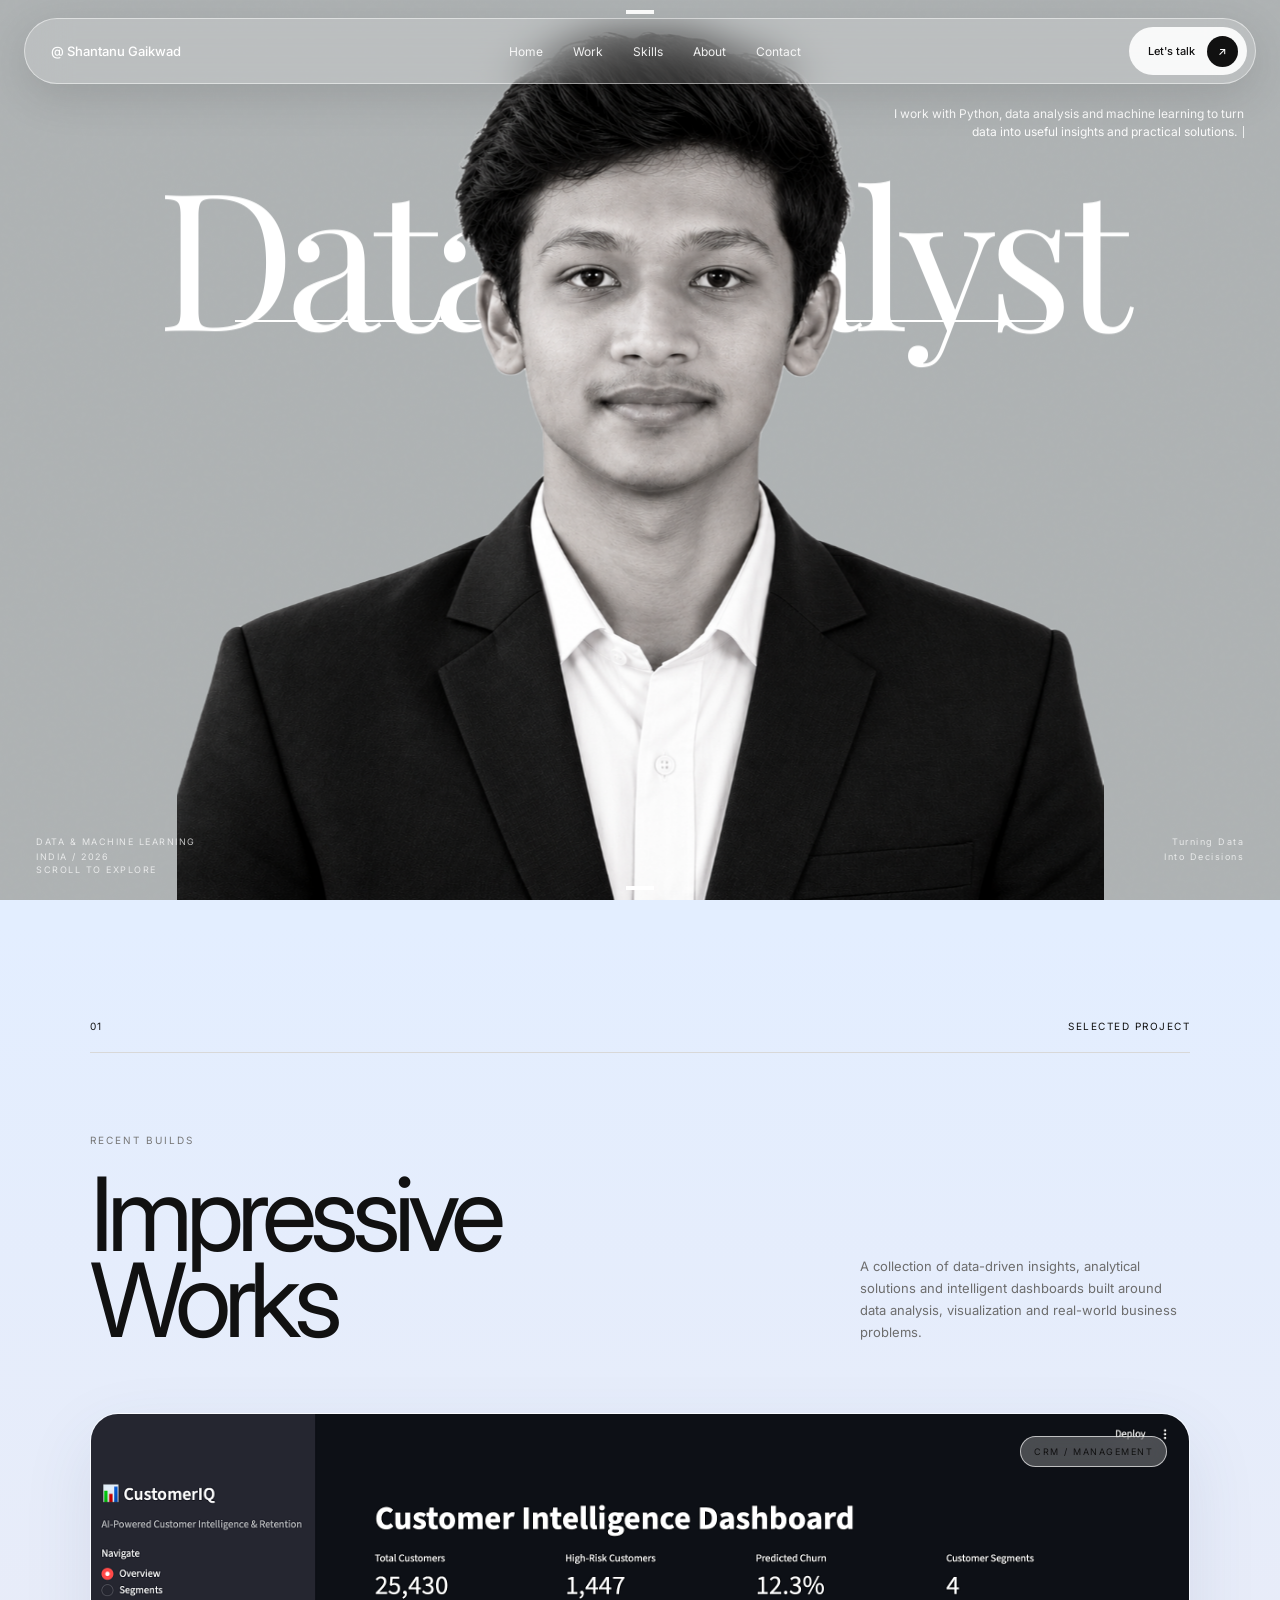
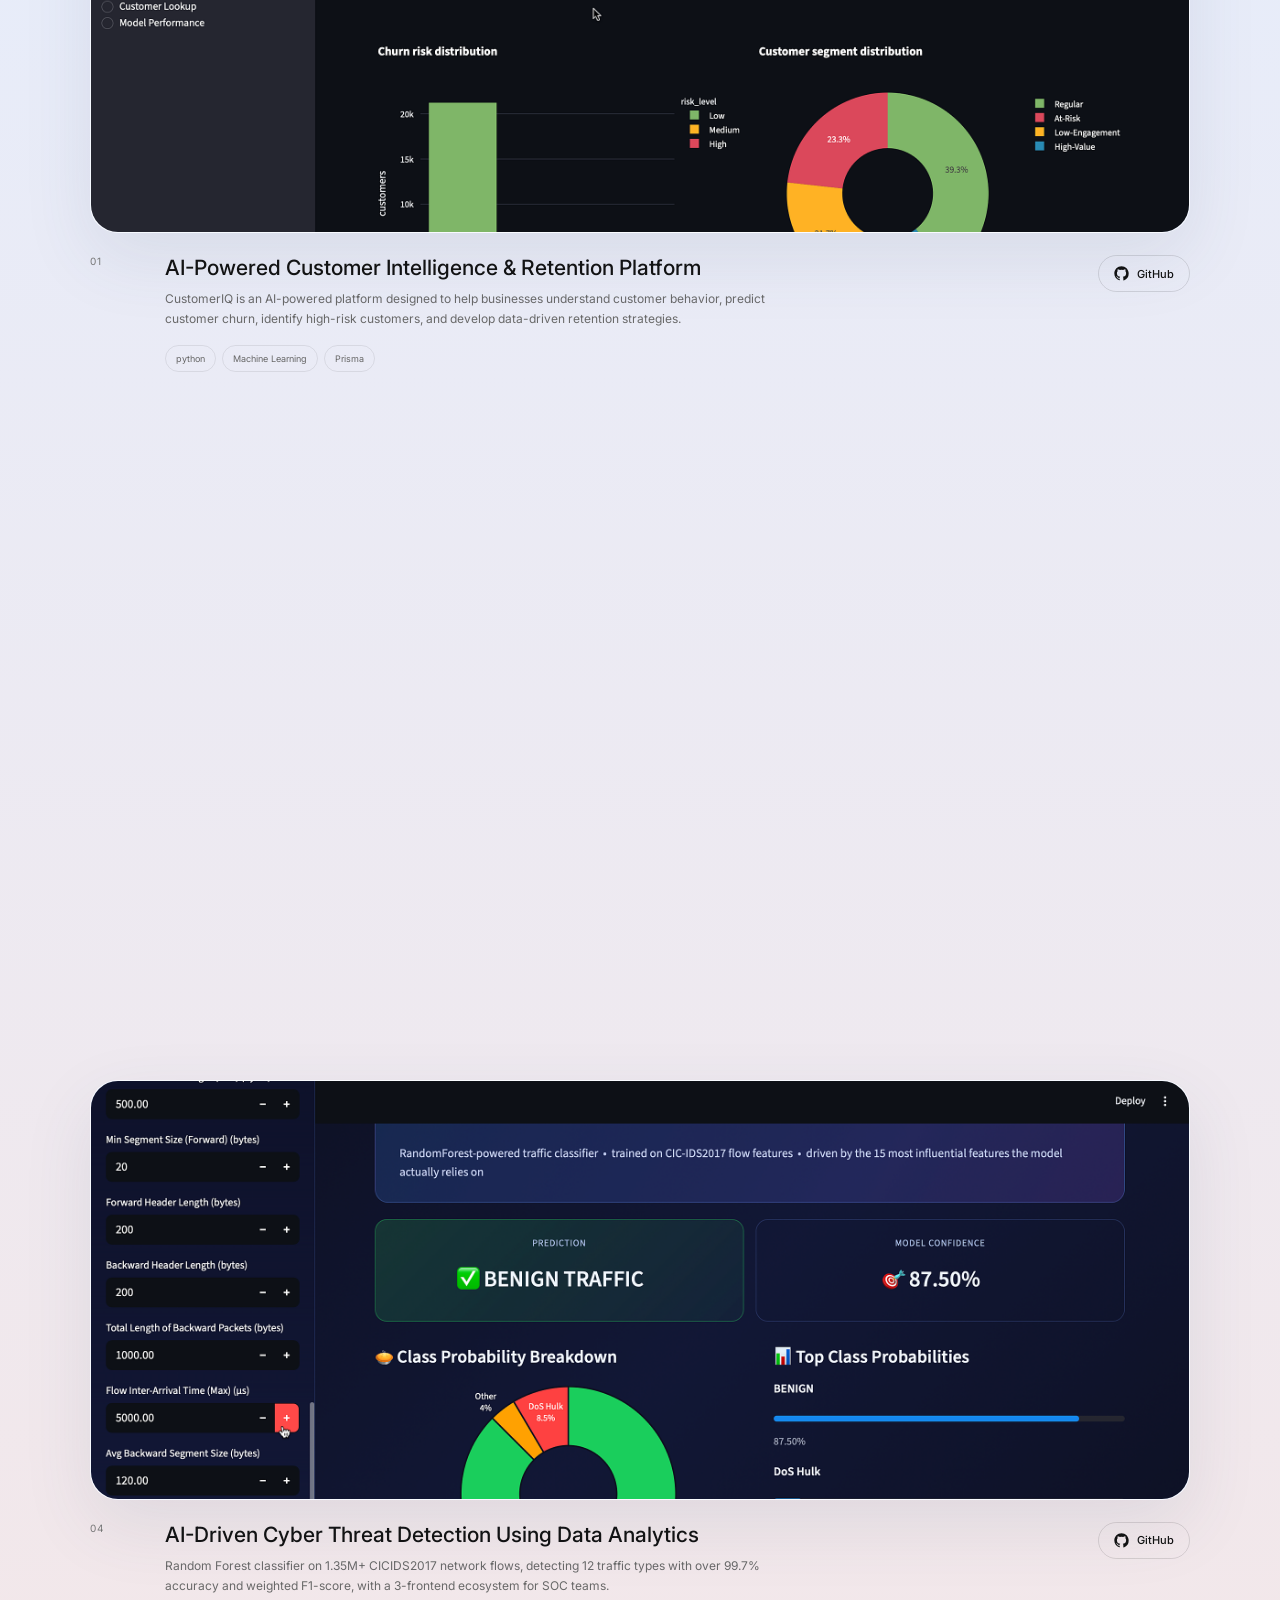
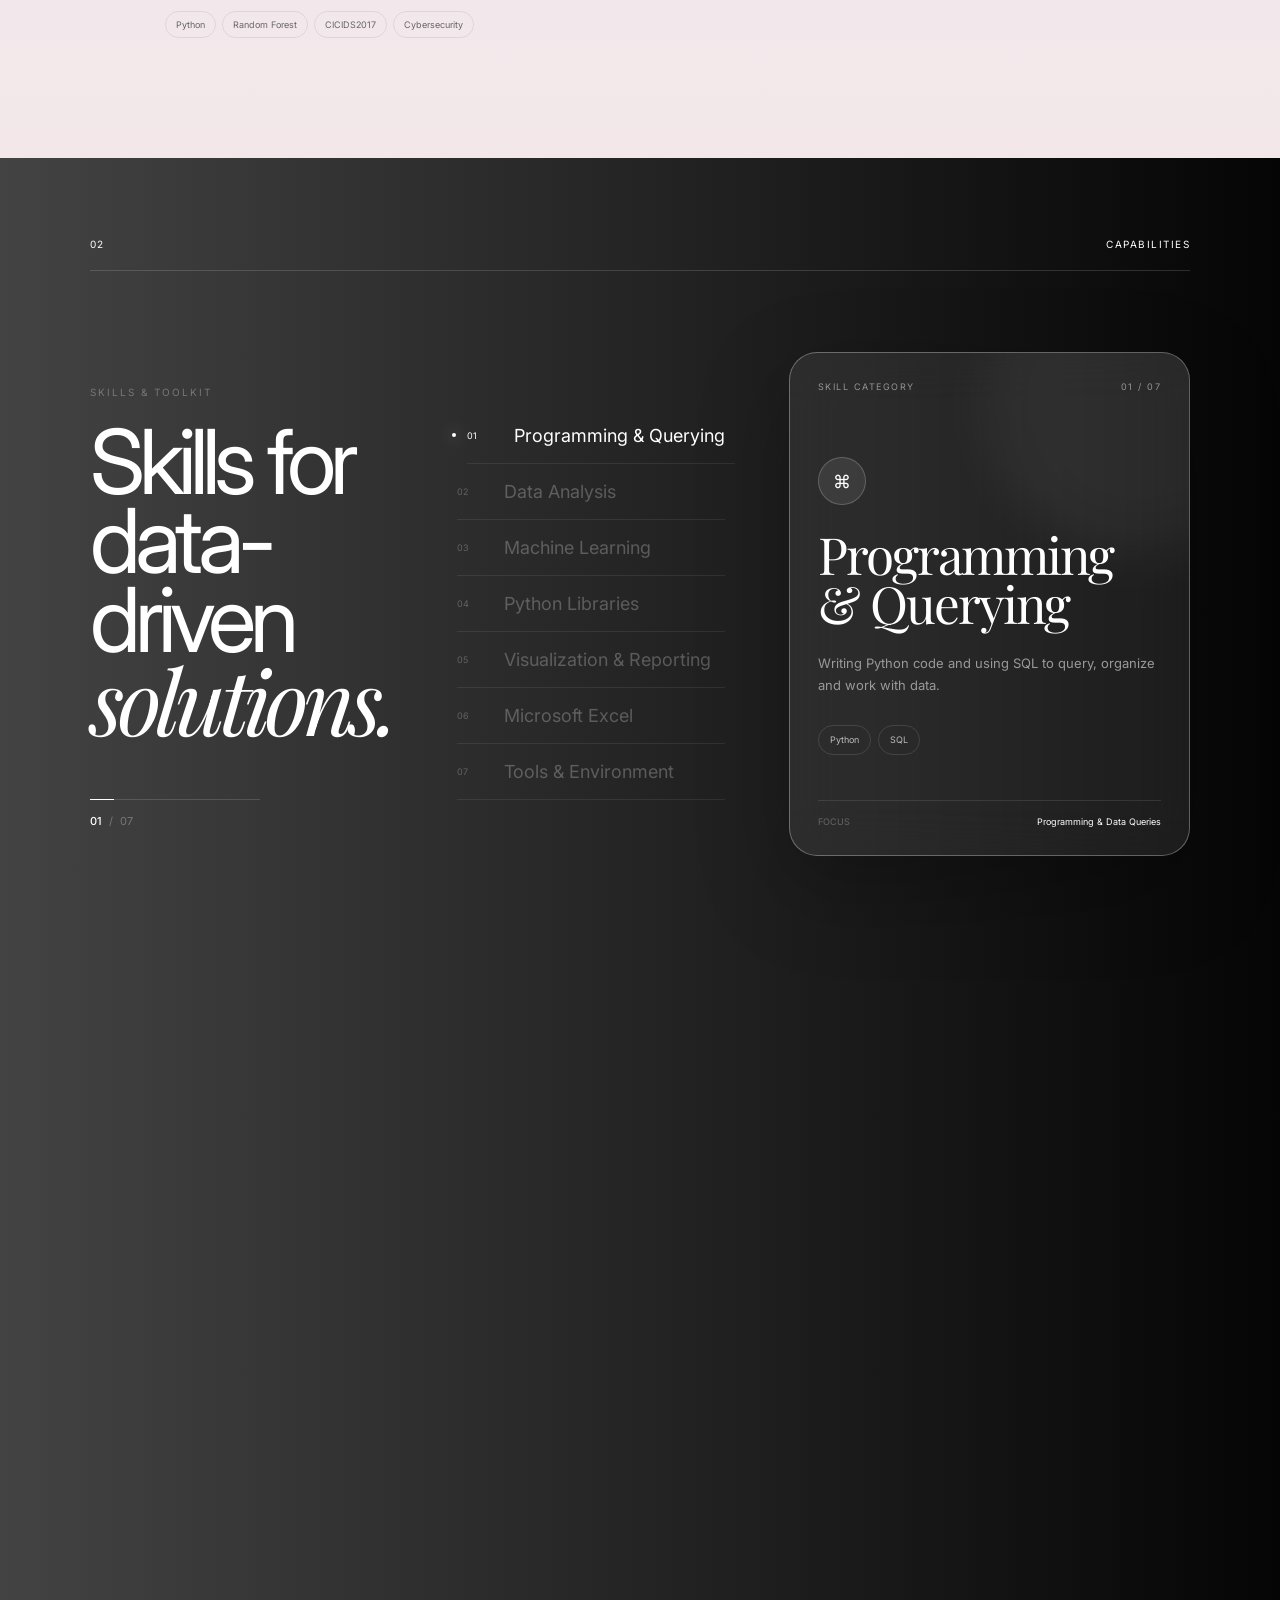
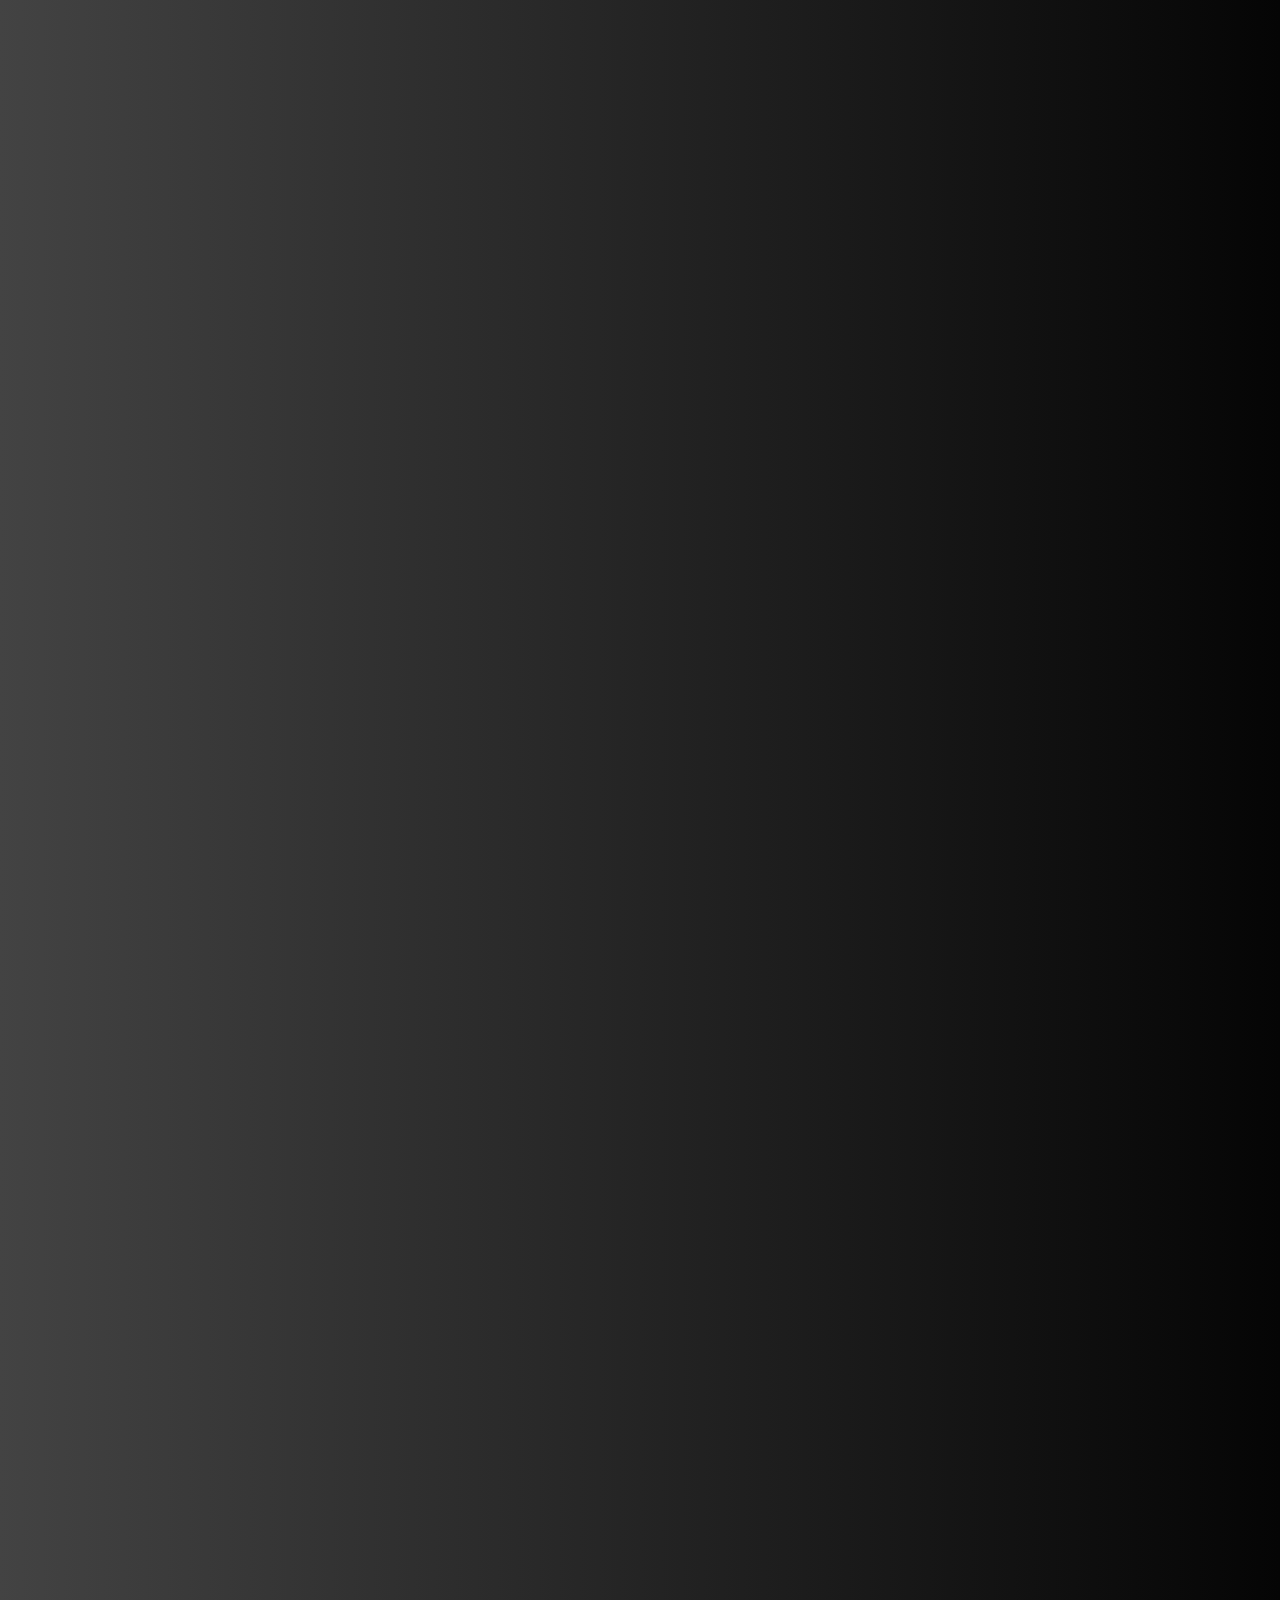
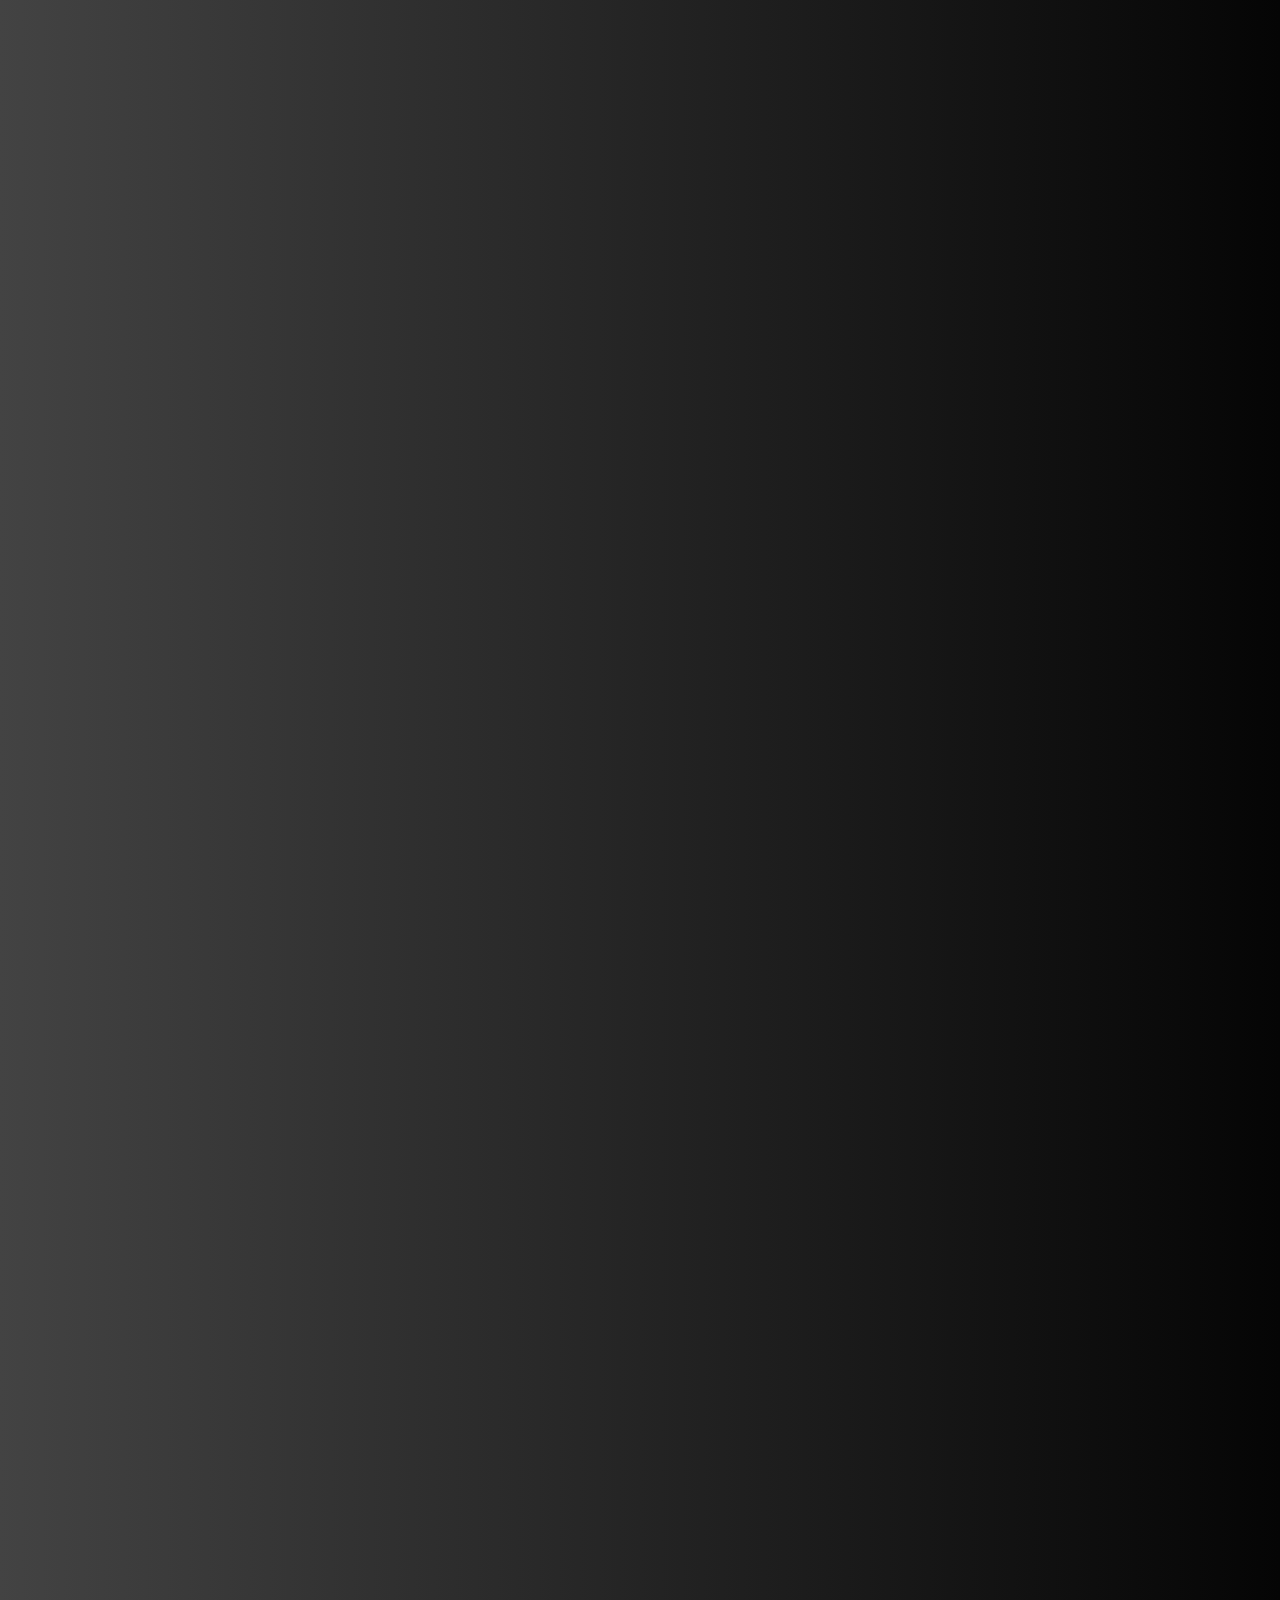
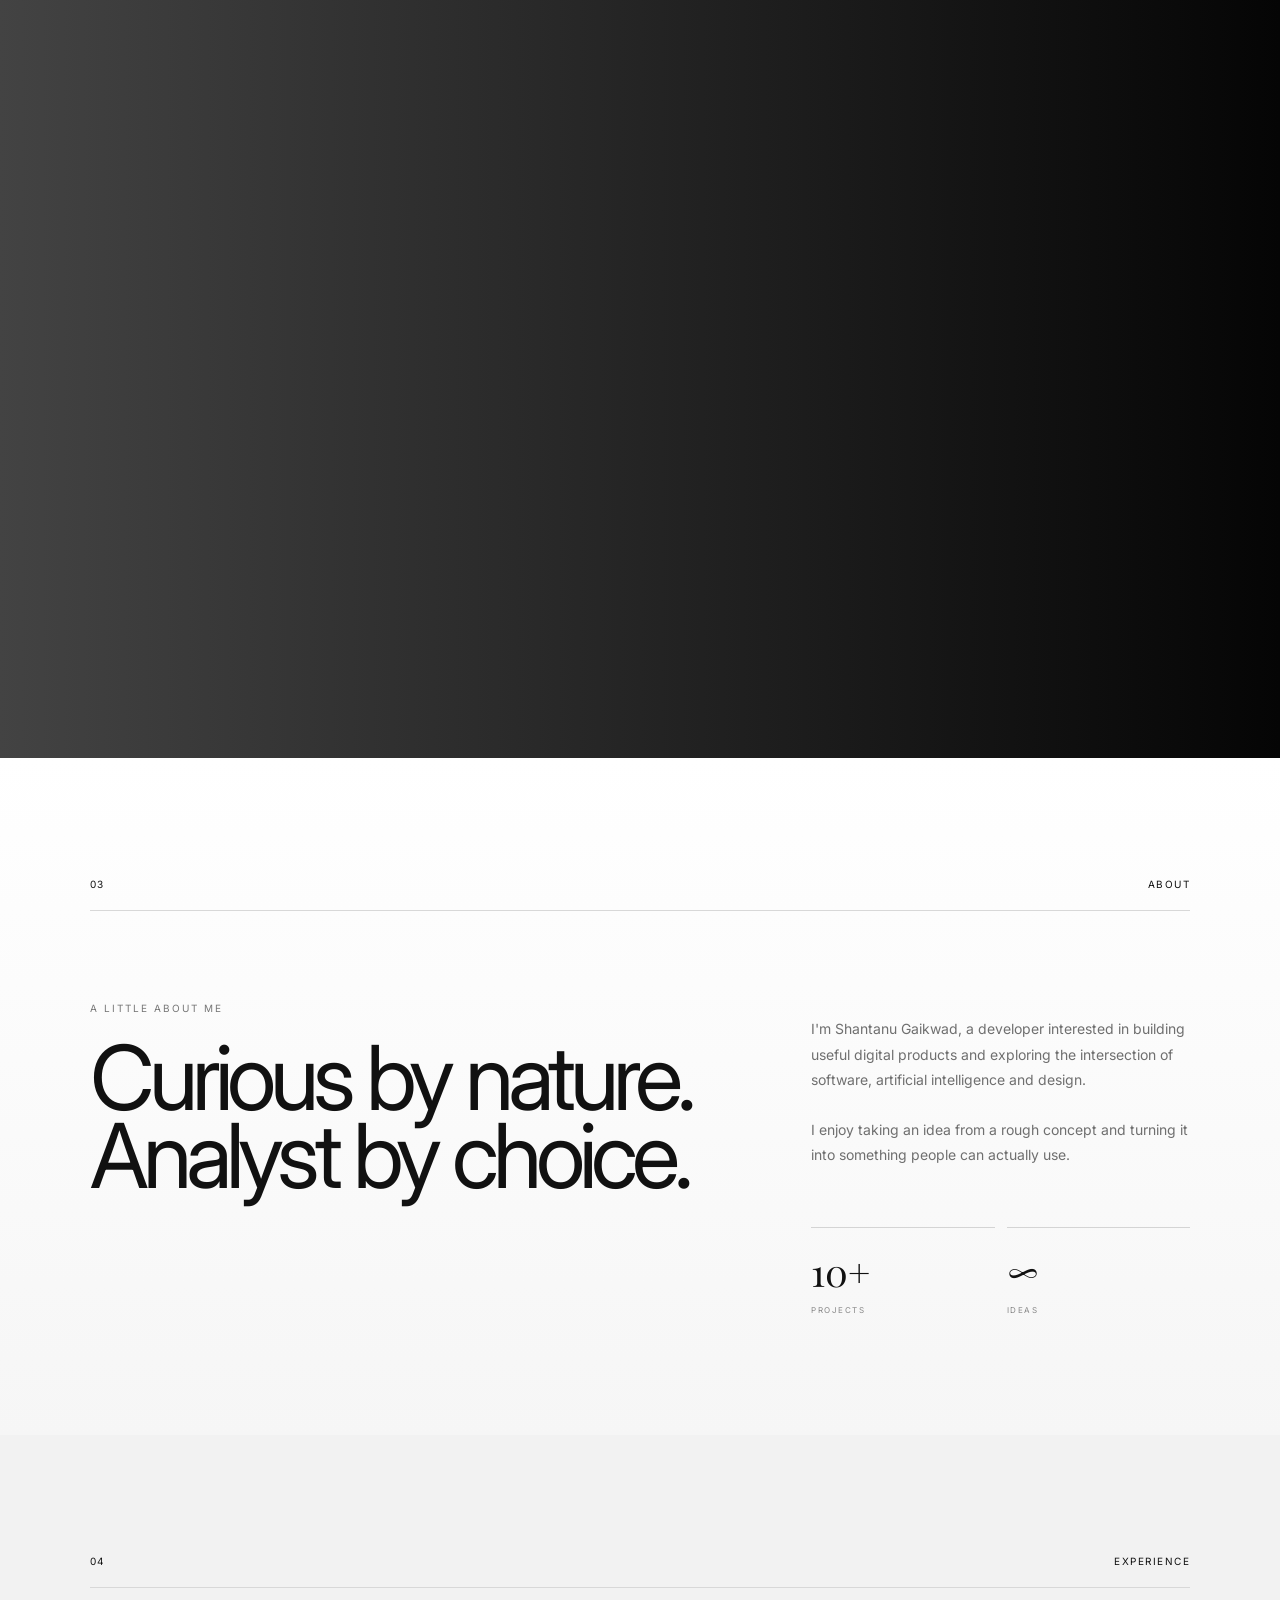
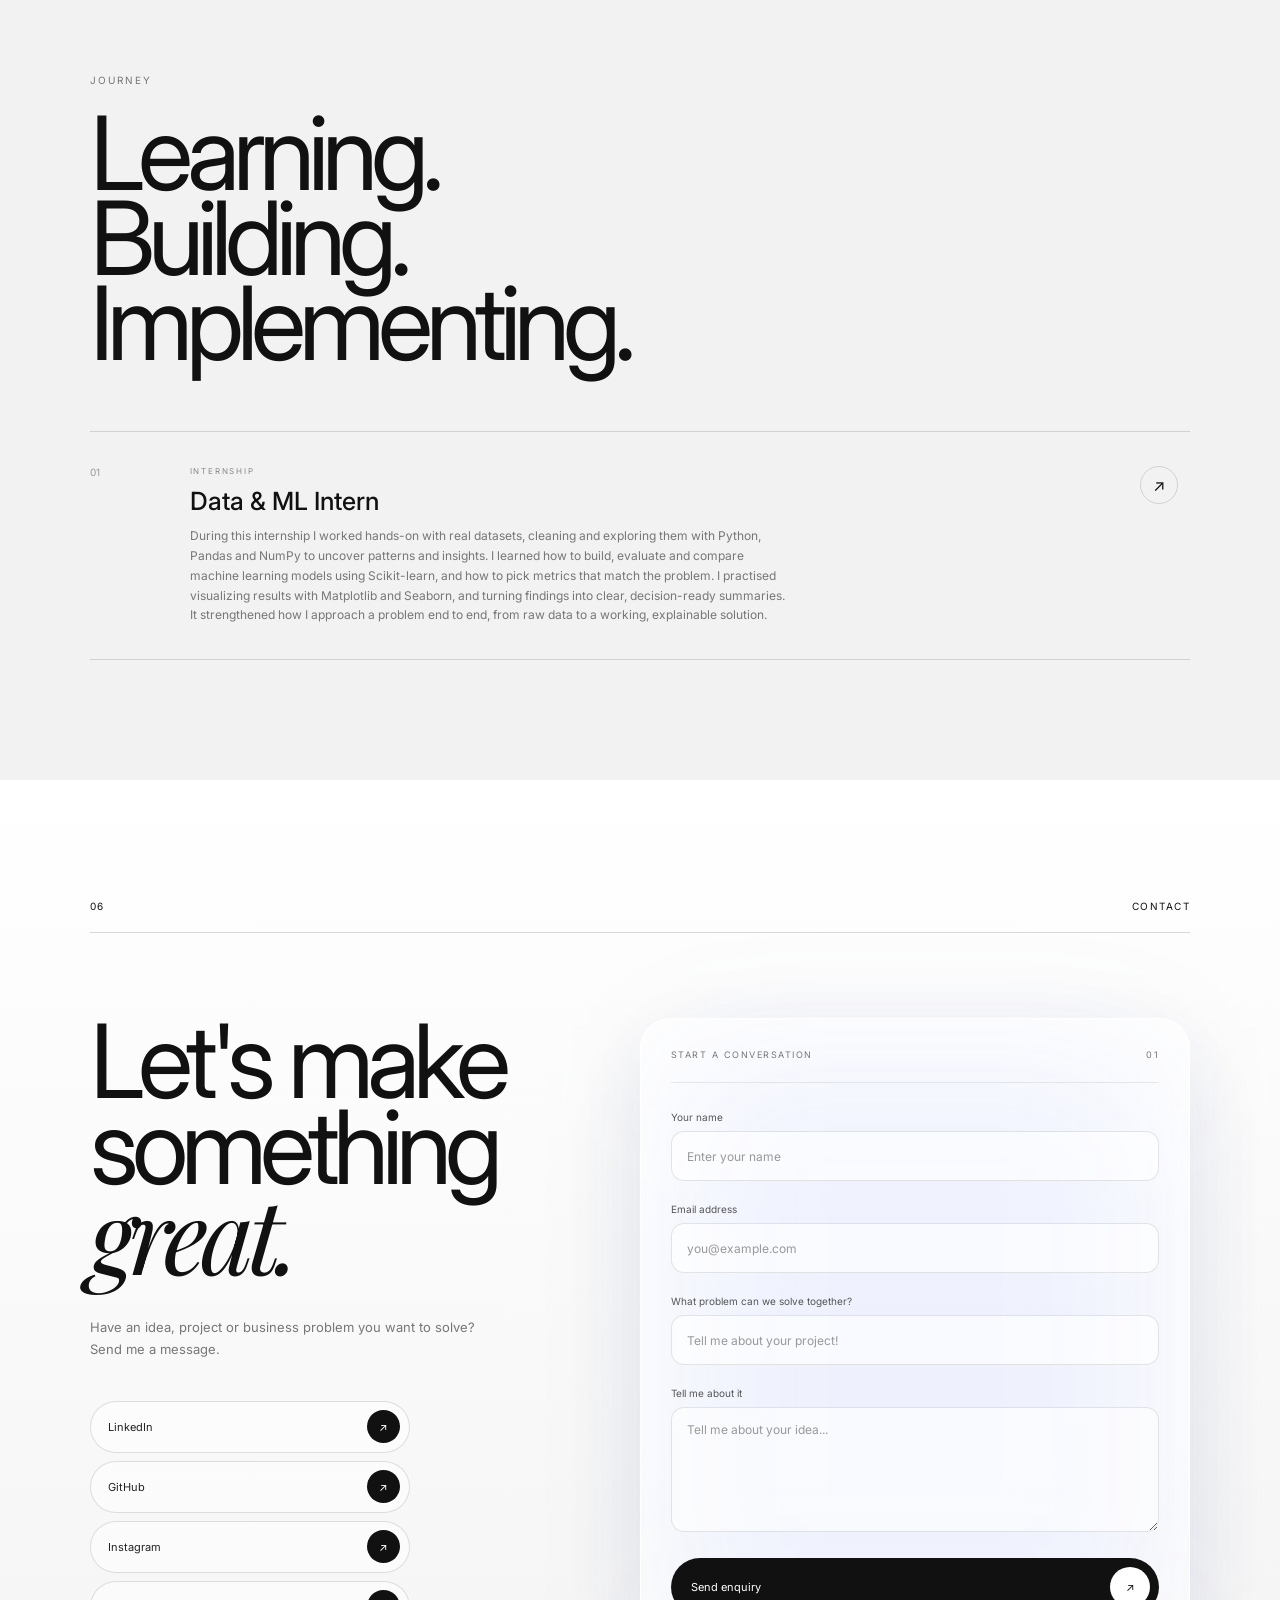
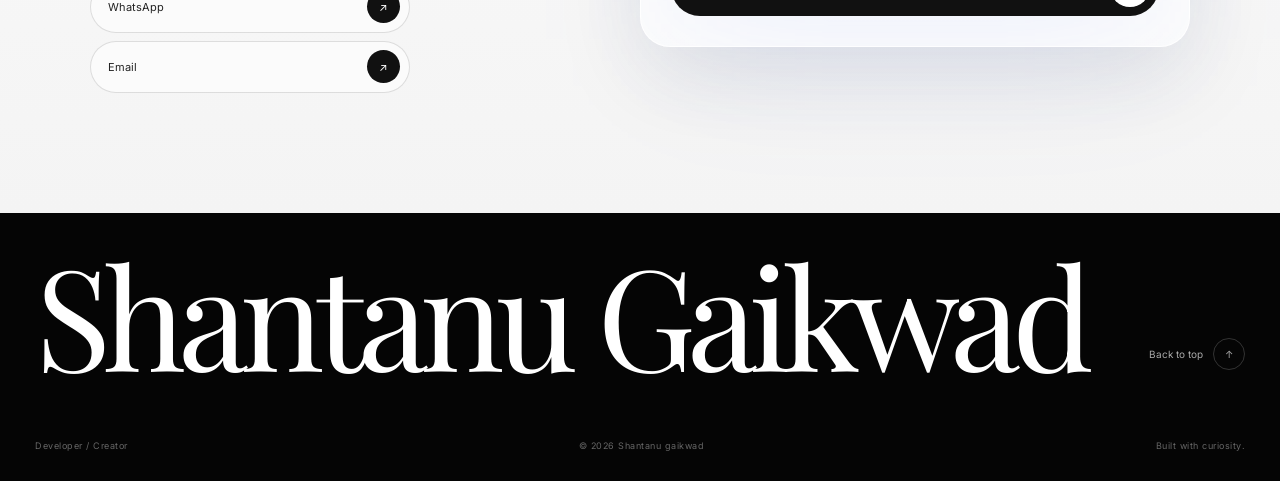
==== index.html @ 17b8702e "data analyst to ml" ====
<!DOCTYPE html>
<html lang="en">

<head>
    <meta charset="UTF-8">

    <meta
        name="viewport"
        content="width=device-width, initial-scale=1.0"
    >

    <meta
        name="description"
        content="Shantanu Gaikwad — Machine Learning and Data Analytics portfolio, featuring Python, data analysis, machine learning projects and dashboards."
    >

    <title>Shantanu Gaikwad | Data & Machine Learning</title>

    <link rel="preconnect" href="https://fonts.googleapis.com">

    <link
        rel="preconnect"
        href="https://fonts.gstatic.com"
        crossorigin
    >

    <link
        href="https://fonts.googleapis.com/css2?family=Inter:wght@400;500;600&family=Playfair+Display:wght@400;500&display=swap"
        rel="stylesheet"
    >

    <link
        rel="stylesheet"
        href="style.css"
    >
</head>

<body>

    <div
        class="page-loader"
        id="pageLoader"
    >

        <div class="loader-inner">

            <span class="loader-name">
                SHANTANU GAIKWAD
            </span>

            <span class="loader-role">
                machine leraning
            </span>

            <div class="loader-line">
                <span></span>
            </div>

        </div>

    </div>


    <nav
        class="hero-nav"
        id="mainNav"
    >

        <a
            href="#home"
            class="nav-brand"
        >
            @ Shantanu Gaikwad
        </a>


        <div class="nav-links">

            <a href="#home">
                Home
            </a>

            <a href="#projects">
                Work
            </a>

            <a href="#skills">
                Skills
            </a>

            <a href="#about">
                About
            </a>

            <a href="#contact">
                Contact
            </a>

        </div>


        <a
            href="#contact"
            class="nav-cta"
        >
            Let's talk
            <span>↗</span>
        </a>


        <button
            class="mobile-menu-button"
            id="mobileMenuButton"
            type="button"
            aria-label="Open navigation"
            aria-expanded="false"
        >

            <span></span>
            <span></span>

        </button>

    </nav>


    <main>

        <section
            id="home"
            class="hero"
        >

            <div class="hero-noise"></div>


            <div class="hero-intro">

                <span
                    id="hero-type"
                ></span>

            </div>


            <div class="hero-meta hero-meta-left">

                <span>
                    DATA & MACHINE LEARNING
                </span>

                <span>
                    INDIA / 2026
                </span>

            </div>


            <div class="hero-meta hero-meta-right">

                <span>
                    Turning Data
                </span>

                <span>
                    Into Decisions
                </span>

            </div>


            <div class="hero-visual">

                <div class="hero-title">
                    Data Analyst
                </div>

                <div class="hero-title-line"></div>

                <img
                    src="assets/images/shantanu.png"
                    alt="Shantanu Gaikwad"
                    class="hero-image"
                >

                <div class="hero-image-shadow"></div>

            </div>


            <div class="hero-bottom">

                <div class="hero-scroll">

                    <span>
                        SCROLL TO EXPLORE
                    </span>

                  

                </div>


                <div class="hero-availability">


                </div>

            </div>


            <span class="hero-marker hero-marker-top"></span>
            <span class="hero-marker hero-marker-bottom"></span>

        </section>


        <section
            id="projects"
            class="projects"
        >

            <div class="section-top reveal-on-scroll">

                <span class="section-number">
                    01
                </span>

                <span class="section-label">
                    Selected project
                </span>

            </div>


            <div class="projects-heading">

                <div>

                    <span class="eyebrow reveal-on-scroll">
                        RECENT BUILDS
                    </span>

                    <h2 class="reveal-on-scroll">

                        Impressive
                        <br>
                        Works

                    </h2>

                </div>


                <p class="reveal-on-scroll">

                    A collection of data-driven insights, analytical solutions and intelligent dashboards built around data analysis, visualization and real-world business problems.

                </p>

            </div>


            <div class="project-grid">


                <article class="project-card project-card-large reveal-card">

                    <div class="project-visual visual-shot">

                        <div class="shot-placeholder"><span>Project screenshot</span></div>
                        <img src="assets/images/project-1.png" alt="AI-Powered Customer Intelligence & Retention Platform screenshot" class="project-shot" loading="lazy" onerror="this.remove()">
                        <div class="project-floating-tag">CRM / MANAGEMENT</div>
                    </div>

                    <div class="project-info">

                        <div class="project-number">01</div>

                        <div>
                            <h3>AI-Powered Customer Intelligence & Retention Platform</h3>
                            <p>CustomerIQ is an AI-powered platform designed to help businesses understand customer behavior, predict customer churn, identify high-risk customers, and develop data-driven retention strategies.</p>
                            <div class="project-tags"><span>python</span><span>Machine Learning</span><span>Prisma</span></div>
                        </div>

                        <a href="https://github.com/Shantanu-46" target="_blank" rel="noopener noreferrer" class="project-github" aria-label="AI-Powered Customer Intelligence & Retention Platform on GitHub">
                            <svg viewBox="0 0 24 24" width="15" height="15" fill="currentColor" aria-hidden="true"><path d="M12 .5C5.65.5.5 5.65.5 12c0 5.08 3.29 9.39 7.86 10.91.58.1.79-.25.79-.56v-2c-3.2.7-3.87-1.37-3.87-1.37-.52-1.33-1.28-1.69-1.28-1.69-1.04-.71.08-.7.08-.7 1.15.08 1.76 1.19 1.76 1.19 1.03 1.76 2.69 1.25 3.35.96.1-.74.4-1.25.73-1.54-2.55-.29-5.24-1.28-5.24-5.69 0-1.26.45-2.28 1.19-3.09-.12-.29-.52-1.46.11-3.05 0 0 .97-.31 3.17 1.18a11 11 0 0 1 5.77 0c2.2-1.49 3.17-1.18 3.17-1.18.63 1.59.23 2.76.11 3.05.74.81 1.19 1.83 1.19 3.09 0 4.42-2.69 5.39-5.25 5.68.41.36.78 1.06.78 2.14v3.17c0 .31.21.67.8.56A11.5 11.5 0 0 0 23.5 12C23.5 5.65 18.35.5 12 .5z"/></svg>
                            <span>GitHub</span>
                        </a>

                    </div>

                </article>


                <article class="project-card reveal-card">

                    <div class="project-visual visual-shot">

                        <div class="shot-placeholder"><span>Heart Disease Prediction</span></div>
                        <img src="assets/images/project-2.png" alt="Heart Disease Prediction System screenshot" class="project-shot" loading="lazy" onerror="this.remove()">
                        
                    </div>

                    <div class="project-info">

                        <div class="project-number">02</div>

                        <div>
                            <h3>Heart Disease Prediction System</h3>
                            <p>Machine Learning + Streamlit web app built on 918 patient records, with KNN as the best model at ~86% accuracy and a 0.88 F1-score. Delivers real-time heart disease risk prediction.</p>
                            <div class="project-tags"><span>Python</span><span>Scikit-learn</span><span>Streamlit</span><span>Pandas</span></div>
                        </div>

                        <a href="https://github.com/Shantanu-46/Heart-Disease-Analysis.git" target="_blank" rel="noopener noreferrer" class="project-github" aria-label="Heart Disease Prediction System on GitHub">
                            <svg viewBox="0 0 24 24" width="15" height="15" fill="currentColor" aria-hidden="true"><path d="M12 .5C5.65.5.5 5.65.5 12c0 5.08 3.29 9.39 7.86 10.91.58.1.79-.25.79-.56v-2c-3.2.7-3.87-1.37-3.87-1.37-.52-1.33-1.28-1.69-1.28-1.69-1.04-.71.08-.7.08-.7 1.15.08 1.76 1.19 1.76 1.19 1.03 1.76 2.69 1.25 3.35.96.1-.74.4-1.25.73-1.54-2.55-.29-5.24-1.28-5.24-5.69 0-1.26.45-2.28 1.19-3.09-.12-.29-.52-1.46.11-3.05 0 0 .97-.31 3.17 1.18a11 11 0 0 1 5.77 0c2.2-1.49 3.17-1.18 3.17-1.18.63 1.59.23 2.76.11 3.05.74.81 1.19 1.83 1.19 3.09 0 4.42-2.69 5.39-5.25 5.68.41.36.78 1.06.78 2.14v3.17c0 .31.21.67.8.56A11.5 11.5 0 0 0 23.5 12C23.5 5.65 18.35.5 12 .5z"/></svg>
                            <span>GitHub</span>
                        </a>

                    </div>

                </article>


                <article class="project-card reveal-card">

                    <div class="project-visual visual-shot">

                        <div class="shot-placeholder"><span>Global Superstore</span></div>
                        <img src="assets/images/project-3.png" alt="Global Superstore Sales Analysis screenshot" class="project-shot" loading="lazy" onerror="this.remove()">
                        
                    </div>

                    <div class="project-info">

                        <div class="project-number">03</div>

                        <div>
                            <h3>Global Superstore Sales Analysis</h3>
                            <p>Sales trends, profitability, regional performance and business insights drawn from the Global Superstore dataset.</p>
                            <div class="project-tags"><span>Python</span><span>Pandas</span><span>Matplotlib</span><span>Seaborn</span></div>
                        </div>

                        <a href="https://github.com/Shantanu-46/Global-Superstore-Sales-Analysis.git" target="_blank" rel="noopener noreferrer" class="project-github" aria-label="Global Superstore Sales Analysis on GitHub">
                            <svg viewBox="0 0 24 24" width="15" height="15" fill="currentColor" aria-hidden="true"><path d="M12 .5C5.65.5.5 5.65.5 12c0 5.08 3.29 9.39 7.86 10.91.58.1.79-.25.79-.56v-2c-3.2.7-3.87-1.37-3.87-1.37-.52-1.33-1.28-1.69-1.28-1.69-1.04-.71.08-.7.08-.7 1.15.08 1.76 1.19 1.76 1.19 1.03 1.76 2.69 1.25 3.35.96.1-.74.4-1.25.73-1.54-2.55-.29-5.24-1.28-5.24-5.69 0-1.26.45-2.28 1.19-3.09-.12-.29-.52-1.46.11-3.05 0 0 .97-.31 3.17 1.18a11 11 0 0 1 5.77 0c2.2-1.49 3.17-1.18 3.17-1.18.63 1.59.23 2.76.11 3.05.74.81 1.19 1.83 1.19 3.09 0 4.42-2.69 5.39-5.25 5.68.41.36.78 1.06.78 2.14v3.17c0 .31.21.67.8.56A11.5 11.5 0 0 0 23.5 12C23.5 5.65 18.35.5 12 .5z"/></svg>
                            <span>GitHub</span>
                        </a>

                    </div>

                </article>


                <article class="project-card project-card-large reveal-card">

                    <div class="project-visual visual-shot">

                        <div class="shot-placeholder"><span>Cyber Threat Detection</span></div>
                        <img src="assets/images/project-4.png" alt="AI-Driven Cyber Threat Detection Using Data Analytics screenshot" class="project-shot" loading="lazy" onerror="this.remove()">
                        
                    </div>

                    <div class="project-info">

                        <div class="project-number">04</div>

                        <div>
                            <h3>AI-Driven Cyber Threat Detection Using Data Analytics</h3>
                            <p>Random Forest classifier on 1.35M+ CICIDS2017 network flows, detecting 12 traffic types with over 99.7% accuracy and weighted F1-score, with a 3-frontend ecosystem for SOC teams.</p>
                            <div class="project-tags"><span>Python</span><span>Random Forest</span><span>CICIDS2017</span><span>Cybersecurity</span></div>
                        </div>

                        <a href="https://github.com/Shantanu-46/AI-Driven-Cyber-Threat-Detection-System.git" target="_blank" rel="noopener noreferrer" class="project-github" aria-label="AI-Driven Cyber Threat Detection Using Data Analytics on GitHub">
                            <svg viewBox="0 0 24 24" width="15" height="15" fill="currentColor" aria-hidden="true"><path d="M12 .5C5.65.5.5 5.65.5 12c0 5.08 3.29 9.39 7.86 10.91.58.1.79-.25.79-.56v-2c-3.2.7-3.87-1.37-3.87-1.37-.52-1.33-1.28-1.69-1.28-1.69-1.04-.71.08-.7.08-.7 1.15.08 1.76 1.19 1.76 1.19 1.03 1.76 2.69 1.25 3.35.96.1-.74.4-1.25.73-1.54-2.55-.29-5.24-1.28-5.24-5.69 0-1.26.45-2.28 1.19-3.09-.12-.29-.52-1.46.11-3.05 0 0 .97-.31 3.17 1.18a11 11 0 0 1 5.77 0c2.2-1.49 3.17-1.18 3.17-1.18.63 1.59.23 2.76.11 3.05.74.81 1.19 1.83 1.19 3.09 0 4.42-2.69 5.39-5.25 5.68.41.36.78 1.06.78 2.14v3.17c0 .31.21.67.8.56A11.5 11.5 0 0 0 23.5 12C23.5 5.65 18.35.5 12 .5z"/></svg>
                            <span>GitHub</span>
                        </a>

                    </div>

                </article>

            </div>

        </section>


        <section
            id="skills"
            class="skills"
        >

            <div class="skills-track">

                <div class="skills-sticky">

                    <div class="section-top section-top-dark">

                        <span class="section-number">
                            02
                        </span>

                        <span class="section-label">
                            Capabilities
                        </span>

                    </div>


                    <div class="skills-layout">


                        <div class="skills-intro">

                            <span class="eyebrow">
                                SKILLS & TOOLKIT
                            </span>


                            <h2>

                                Skills for
                                <br>
                                data-driven
                                <br>
                                <em>solutions.</em>

                            </h2>


                            <div class="skill-progress">

                                <div
                                    class="skill-progress-bar"
                                    id="skillProgressBar"
                                ></div>

                            </div>


                            <div class="skill-counter">

                                <strong id="skillCurrent">
                                    01
                                </strong>

                                <span>
                                    /
                                </span>

                                <span>
                                    07
                                </span>

                            </div>

                        </div>


                        <div class="skills-list" aria-label="Skill categories">
                            <button class="skill-item active" type="button" data-skill="0" aria-pressed="true"><span>01</span><strong>Programming & Querying</strong></button>
                            <button class="skill-item" type="button" data-skill="1" aria-pressed="false"><span>02</span><strong>Data Analysis</strong></button>
                            <button class="skill-item" type="button" data-skill="2" aria-pressed="false"><span>03</span><strong>Machine Learning</strong></button>
                            <button class="skill-item" type="button" data-skill="3" aria-pressed="false"><span>04</span><strong>Python Libraries</strong></button>
                            <button class="skill-item" type="button" data-skill="4" aria-pressed="false"><span>05</span><strong>Visualization & Reporting</strong></button>
                            <button class="skill-item" type="button" data-skill="5" aria-pressed="false"><span>06</span><strong>Microsoft Excel</strong></button>
                            <button class="skill-item" type="button" data-skill="6" aria-pressed="false"><span>07</span><strong>Tools & Environment</strong></button>
                        </div>

                        <div class="skill-detail-wrap">

                            <div class="skill-detail-card">

                                <div class="detail-top">

                                    <span>
                                        SKILL CATEGORY
                                    </span>

                                    <span id="skillDetailNumber">
                                        01 / 07
                                    </span>

                                </div>


                                <div
                                    class="skill-detail-content"
                                    id="skillDetailContent"
                                >

                                    <span class="detail-icon">
                                        ✦
                                    </span>

                                    <h3>
                                        Programming & Querying
                                    </h3>

                                    <p>

                                        Writing Python code and using SQL to query, organize and work with data.

                                    </p>


                                    <div class="detail-stack">
                                        <span>Python</span>
                                        <span>SQL</span>
                                    </div>


                                    <div class="detail-footer">

                                        <span>
                                            FOCUS
                                        </span>

                                        <strong>
                                            Programming & Querying
                                        </strong>

                                    </div>

                                </div>

                            </div>

                        </div>

                    </div>

                </div>

            </div>

        </section>


        <section
            id="about"
            class="about"
        >

            <div class="section-top reveal-on-scroll">

                <span class="section-number">
                    03
                </span>

                <span class="section-label">
                    About
                </span>

            </div>


            <div class="about-content">

                <div class="about-heading">

                    <span class="eyebrow reveal-on-scroll">
                        A LITTLE ABOUT ME
                    </span>

                    <h2 class="reveal-on-scroll">

                        Curious by nature.
                        <br>
                        Analyst by choice.

                    </h2>

                </div>


                <div class="about-copy">

                    <p class="reveal-on-scroll">

                        I'm Shantanu Gaikwad, a developer interested
                        in building useful digital products and
                        exploring the intersection of software,
                        artificial intelligence and design.

                    </p>


                    <p class="reveal-on-scroll">

                        I enjoy taking an idea from a rough
                        concept and turning it into something
                        people can actually use.

                    </p>


                    <div class="about-stats reveal-on-scroll">

                        <div>

                            <strong>
                                10+
                            </strong>

                            <span>
                                PROJECTS
                            </span>

                        </div>


                        <div>

                            <strong>
                                ∞
                            </strong>

                            <span>
                                IDEAS
                            </span>

                        </div>

                    </div>

                </div>

            </div>

        </section>


        <section
            class="experience"
        >

            <div class="section-top reveal-on-scroll">

                <span class="section-number">
                    04
                </span>

                <span class="section-label">
                    Experience
                </span>

            </div>


            <div class="experience-heading">

                <span class="eyebrow reveal-on-scroll">
                    JOURNEY
                </span>

                <h2 class="reveal-on-scroll">

                    Learning.
                    <br>
                    Building.
                    <br>
                    Implementing.

                </h2>

            </div>


            <div class="experience-list">

                <article class="experience-item reveal-card">

                    <span class="experience-number">01</span>

                    <div>
                        <span class="experience-type">INTERNSHIP</span>
                        <h3>Data &amp; ML Intern</h3>
                        <p>
                            During this internship I worked hands-on with real datasets, cleaning and
                            exploring them with Python, Pandas and NumPy to uncover patterns and insights.
                            I learned how to build, evaluate and compare machine learning models using
                            Scikit-learn, and how to pick metrics that match the problem. I practised
                            visualizing results with Matplotlib and Seaborn, and turning findings into
                            clear, decision-ready summaries. It strengthened how I approach a problem end
                            to end, from raw data to a working, explainable solution.
                        </p>
                    </div>

                    <span class="experience-arrow">↗</span>

                </article>

            </div>

        </section>


        <section
            id="contact"
            class="contact"
        >

            <div class="section-top reveal-on-scroll">

                <span class="section-number">
                    06
                </span>

                <span class="section-label">
                    Contact
                </span>

            </div>


            <div class="contact-layout">


                <div class="contact-heading">

<h2 class="reveal-on-scroll">

                        Let's make
                        <br>
                        something
                        <br>
                        <em>great.</em>

                    </h2>


                    <p class="reveal-on-scroll">

                        Have an idea, project or business
                        problem you want to solve?
                        Send me a message.

                    </p>


                    <div class="social-links reveal-on-scroll">


                        <a
                            href="https://www.linkedin.com/in/shantanu-gaikwad072"
                            target="_blank"
                            rel="noopener noreferrer"
                            class="social-button"
                        >

                            <span>
                                LinkedIn
                            </span>

                            <span>
                                ↗
                            </span>

                        </a>


                        <a
                            href="https://github.com/Shantanu-46"
                            target="_blank"
                            rel="noopener noreferrer"
                            class="social-button"
                        >

                            <span>
                                GitHub
                            </span>

                            <span>
                                ↗
                            </span>

                        </a>


                        <a
                            href="https://www.instagram.com/shantanu__.04/"
                            target="_blank"
                            rel="noopener noreferrer"
                            class="social-button"
                        >

                            <span>
                                Instagram
                            </span>

                            <span>
                                ↗
                            </span>

                        </a>


                        <a
                            href="https://wa.me/917875110128"
                            target="_blank"
                            rel="noopener noreferrer"
                            class="social-button"
                        >

                            <span>
                                WhatsApp
                            </span>

                            <span>
                                ↗
                            </span>

                        </a>


                        <a
                            href="mailto:shantanugaikwad072@gmail.com"
                            class="social-button"
                        >

                            <span>
                                Email
                            </span>

                            <span>
                                ↗
                            </span>

                        </a>

                    </div>

                </div>


                <div class="contact-form-wrap reveal-on-scroll">

                    <div class="contact-form-glow"></div>


                    <form
                        action="https://formsubmit.co/shantanugaikwad072@gmail.com"
                        method="POST"
                        class="contact-form"
                    >

                        <input
                            type="hidden"
                            name="_subject"
                            value="New Portfolio Enquiry | Shantanu Gaikwad"
                        >

                        <input
                            type="hidden"
                            name="_template"
                            value="table"
                        >

                        <input
                            type="hidden"
                            name="_captcha"
                            value="false"
                        >

                      <input type="hidden" name="_next" value="https://shantanuportfolio04.netlify.app/thankyou.html">


                        <div class="form-header">

                            <span>
                                START A CONVERSATION
                            </span>

                            <span>
                                01
                            </span>

                        </div>


                        <label>

                            <span>
                                Your name
                            </span>

                            <input
                                type="text"
                                name="name"
                                placeholder="Enter your name"
                                required
                            >

                        </label>


                        <label>

                            <span>
                                Email address
                            </span>

                            <input
                                type="email"
                                name="email"
                                placeholder="you@example.com"
                                required
                            >

                        </label>


                        <label>

                            <span>
                                    What problem can we solve together?
                            </span>

                              <input
                                type="message"
                                name="message"
                                placeholder="Tell me about your project!"
                                required
                            >

                        </label>


                        <label>

                            <span>
                                Tell me about it
                            </span>

                            <textarea
                                name="message"
                                rows="5"
                                placeholder="Tell me about your idea..."
                                required
                            ></textarea>

                        </label>


                        <button
                            type="submit"
                            class="form-submit"
                        >

                            <span>
                                Send enquiry
                            </span>

                            <span>
                                ↗
                            </span>

                        </button>

                    </form>

                </div>

            </div>

        </section>

    </main>


    <footer>

        <div class="footer-top">

            <div class="footer-name">
                Shantanu Gaikwad
            </div>


            <a
                href="#home"
                class="back-top"
            >

                Back to top

                <span>
                    ↑
                </span>

            </a>

        </div>


        <div class="footer-bottom">

            <span>
                Developer / Creator
            </span>

            <span>
                © 2026 Shantanu gaikwad
            </span>

            <span>
                Built with curiosity.
            </span>

        </div>

    </footer>


    <script src="script.js"></script>

</body>

</html>
---- style.css ----
/* ==================================================
   RESET
================================================== */

* {
    margin: 0;
    padding: 0;
    box-sizing: border-box;
}


html {
    scroll-behavior: smooth;
}


body {
    font-family: "Inter", sans-serif;
    background: #ffffff;
    color: #111111;
    overflow-x: hidden;
}


body.menu-open {
    overflow: hidden;
}


img {
    display: block;
    max-width: 100%;
}


a {
    color: inherit;
}


button,
input,
textarea,
select {
    font: inherit;
}


::selection {
    background: #111111;
    color: #ffffff;
}



/* ==================================================
   PAGE LOADER
================================================== */

.page-loader {
    position: fixed;
    inset: 0;
    z-index: 20000;
    display: flex;
    align-items: center;
    justify-content: center;
    background: #050505;
    color: #ffffff;
    transition:
        opacity 0.8s ease,
        visibility 0.8s ease;
}


.page-loader.loaded {
    opacity: 0;
    visibility: hidden;
    pointer-events: none;
}


.loader-inner {
    width: min(420px, 80%);
}


.loader-name {
    display: block;
    font-size: 11px;
    letter-spacing: 5px;
    opacity: 0;
    animation:
        loaderText 0.8s ease 0.2s forwards;
}


.loader-role {
    display: block;
    margin-top: 8px;
    font-family: "Playfair Display", serif;
    font-size: 42px;
    font-weight: 400;
    opacity: 0;
    filter: blur(10px);
    animation:
        loaderRole 1s ease 0.45s forwards;
}


.loader-line {
    width: 100%;
    height: 1px;
    margin-top: 25px;
    overflow: hidden;
    background: rgba(255,255,255,0.15);
}


.loader-line span {
    display: block;
    width: 0;
    height: 100%;
    background: #ffffff;
    animation:
        loaderLine 1.2s cubic-bezier(0.16,1,0.3,1) 0.5s forwards;
}


@keyframes loaderText {

    to {
        opacity: 0.65;
    }

}


@keyframes loaderRole {

    to {
        opacity: 1;
        filter: blur(0);
    }

}


@keyframes loaderLine {

    to {
        width: 100%;
    }

}



/* ==================================================
   FLOATING NAVIGATION
================================================== */

.hero-nav {
    position: fixed;
    top: 18px;
    left: 50%;
    z-index: 10000;

    width: calc(100% - 48px);
    max-width: 1450px;
    height: 66px;

    padding: 0 8px 0 26px;

    display: flex;
    align-items: center;
    justify-content: space-between;

    transform: translateX(-50%) translateY(-15px);

    border: 1px solid rgba(255,255,255,0.5);
    border-radius: 999px;

    background: rgba(255,255,255,0.16);

    backdrop-filter: blur(22px);
    -webkit-backdrop-filter: blur(22px);

    box-shadow:
        0 12px 45px rgba(0,0,0,0.12);

    opacity: 0;

    animation:
        navEntrance 1s cubic-bezier(0.16,1,0.3,1) 1.4s forwards;

    transition:
        background 0.4s ease,
        border-color 0.4s ease,
        box-shadow 0.4s ease;
}


.hero-nav.scrolled {
    background: rgba(20,20,20,0.74);
    border-color: rgba(255,255,255,0.18);

    box-shadow:
        0 18px 55px rgba(0,0,0,0.24);
}


@keyframes navEntrance {

    to {
        opacity: 1;
        transform: translateX(-50%) translateY(0);
    }

}


.nav-brand {
    color: #ffffff;
    text-decoration: none;
    font-size: 13px;
    font-weight: 500;
    white-space: nowrap;
}


.nav-links {
    display: flex;
    align-items: center;
    gap: 30px;
}


.nav-links a {
    position: relative;
    color: #ffffff;
    text-decoration: none;
    font-size: 12px;
    white-space: nowrap;
    opacity: 0.9;
    transition:
        opacity 0.3s ease,
        transform 0.3s ease;
}


.nav-links a::after {
    content: "";
    position: absolute;
    left: 0;
    bottom: -6px;
    width: 0;
    height: 1px;
    background: currentColor;
    transition:
        width 0.35s cubic-bezier(0.16,1,0.3,1);
}


.nav-links a:hover {
    opacity: 1;
    transform: translateY(-1px);
}


.nav-links a:hover::after {
    width: 100%;
}


.nav-cta {
    height: 48px;
    padding: 0 9px 0 19px;

    display: flex;
    align-items: center;
    gap: 12px;

    color: #111111;
    background: rgba(255,255,255,0.9);

    text-decoration: none;
    font-size: 11px;
    font-weight: 500;

    border-radius: 999px;

    transition:
        transform 0.35s cubic-bezier(0.16,1,0.3,1),
        box-shadow 0.35s ease;
}


.nav-cta span {
    width: 31px;
    height: 31px;

    display: flex;
    align-items: center;
    justify-content: center;

    border-radius: 50%;
    background: #111111;
    color: #ffffff;

    transition:
        transform 0.35s ease;
}


.nav-cta:hover {
    transform: translateY(-2px);
    box-shadow:
        0 10px 30px rgba(0,0,0,0.18);
}


.nav-cta:hover span {
    transform: rotate(45deg);
}


.mobile-menu-button {
    display: none;

    width: 48px;
    height: 48px;

    align-items: center;
    justify-content: center;
    flex-direction: column;
    gap: 5px;

    border: 0;
    border-radius: 50%;

    background: rgba(255,255,255,0.92);

    cursor: pointer;
}


.mobile-menu-button span {
    width: 16px;
    height: 1.5px;
    background: #111111;

    transition:
        transform 0.3s ease;
}



/* ==================================================
   HERO
================================================== */

.hero {
    position: relative;

    width: 100%;
    height: 100svh;
    min-height: 680px;

    overflow: hidden;

    background: #aeb2b3;
    color: #ffffff;
}


.hero-noise {
    position: absolute;
    inset: 0;
    z-index: 1;

    pointer-events: none;

    opacity: 0.06;

    background-image:
        url("data:image/svg+xml,%3Csvg viewBox='0 0 180 180' xmlns='http://www.w3.org/2000/svg'%3E%3Cfilter id='n'%3E%3CfeTurbulence type='fractalNoise' baseFrequency='.9' numOctaves='3' stitchTiles='stitch'/%3E%3C/filter%3E%3Crect width='100%25' height='100%25' filter='url(%23n)' opacity='.45'/%3E%3C/svg%3E");

    mix-blend-mode: overlay;
}


.hero-intro {
    position: absolute;

    top: 105px;
    right: 36px;

    width: 350px;

    z-index: 20;

    color: #ffffff;

    font-size: 12px;
    line-height: 1.5;
    text-align: right;

    opacity: 0;

    filter: blur(14px);

    transform: translateY(14px);

    animation:
        heroIntroReveal 1.2s ease 1.8s forwards;
}


.hero-intro::after {
    content: "";

    display: inline-block;

    width: 1px;
    height: 12px;

    margin-left: 3px;

    vertical-align: -2px;

    background: rgba(255,255,255,0.8);

    animation:
        cursorBlink 0.8s infinite;
}


.hero-intro.typing-complete::after {
    opacity: 0;
    animation: none;
}


@keyframes heroIntroReveal {

    to {
        opacity: 0.95;
        filter: blur(0);
        transform: translateY(0);
    }

}


@keyframes cursorBlink {

    0%,
    45% {
        opacity: 1;
    }

    46%,
    100% {
        opacity: 0;
    }

}


.hero-meta {
    position: absolute;
    bottom: 38px;
    z-index: 20;

    display: flex;
    flex-direction: column;
    gap: 4px;

    font-size: 9px;
    letter-spacing: 1.5px;

    opacity: 0;

    animation:
        fadeUp 1s ease 2.3s forwards;
}


.hero-meta-left {
    left: 36px;
}


.hero-meta-right {
    right: 36px;
    text-align: right;
}


.hero-meta strong {
    font-weight: 500;
}


@keyframes fadeUp {

    to {
        opacity: 0.72;
    }

}


.hero-visual {
    position: absolute;
    inset: 0;

    display: flex;
    align-items: flex-end;
    justify-content: center;
}


.hero-title {
    position: absolute;

    top: 28%;
    left: 50%;

    z-index: 2;

    transform:
        translate(-50%, -50%)
        translateY(35px);

    color: #ffffff;

    font-family: "Playfair Display", serif;

    font-size:
        clamp(100px, 15vw, 215px);

    font-weight: 400;

    line-height: 0.8;

    letter-spacing: -9px;

    white-space: nowrap;

    opacity: 0;

    filter: blur(18px);

    animation:
        heroTitleReveal 1.35s cubic-bezier(0.16,1,0.3,1) 1.6s forwards;
}


@keyframes heroTitleReveal {

    to {
        opacity: 1;
        filter: blur(0);
        transform:
            translate(-50%, -50%)
            translateY(0);
    }

}


.hero-title-line {
    position: absolute;

    top: calc(28% + 68px);
    left: 50%;

    z-index: 3;

    width: min(810px, 65vw);
    height: 2px;

    transform:
        translateX(-50%)
        scaleX(0);

    transform-origin: left;

    background: #ffffff;

    animation:
        lineReveal 1s ease 2.55s forwards;
}


@keyframes lineReveal {

    to {
        transform:
            translateX(-50%)
            scaleX(1);
    }

}


.hero-image {
    position: absolute;

    left: 50%;
    bottom: -1px;

    z-index: 5;

    height: 103%;
    width: auto;
    max-width: none;

    object-fit: contain;

    opacity: 0;

    filter: blur(12px);

    transform:
        translateX(-50%)
        translateY(70px);

    animation:
        portraitReveal 1.45s cubic-bezier(0.16,1,0.3,1) 1.65s forwards;
}


@keyframes portraitReveal {

    to {
        opacity: 1;
        filter: blur(0);
        transform:
            translateX(-50%)
            translateY(0);
    }

}


.hero-image-shadow {
    position: absolute;

    left: 50%;
    bottom: -100px;

    width: 500px;
    height: 150px;

    z-index: 4;

    transform: translateX(-50%);

    background: rgba(0,0,0,0.3);

    filter: blur(60px);

    opacity: 0;

    animation:
        shadowReveal 1.5s ease 2s forwards;
}


@keyframes shadowReveal {

    to {
        opacity: 0.5;
    }

}


.hero-bottom {
    position: absolute;

    left: 36px;
    right: 36px;
    bottom: 25px;

    z-index: 20;

    display: flex;
    justify-content: space-between;
    align-items: flex-end;

    opacity: 0;

    animation:
        fadeUp 1s ease 2.5s forwards;
}


.hero-scroll {
    display: flex;
    align-items: center;
    gap: 12px;

    font-size: 9px;
    letter-spacing: 1.5px;
}


.scroll-arrow {
    display: inline-flex;

    width: 25px;
    height: 25px;

    align-items: center;
    justify-content: center;

    border: 1px solid rgba(255,255,255,0.4);
    border-radius: 50%;

    animation:
        scrollBounce 1.8s ease-in-out infinite;
}


@keyframes scrollBounce {

    0%,
    100% {
        transform: translateY(0);
    }

    50% {
        transform: translateY(4px);
    }

}


.hero-availability {
    display: flex;
    flex-direction: column;

    font-size: 9px;
    letter-spacing: 1.5px;
    text-align: right;
}


.hero-availability strong {
    font-weight: 500;
}


.hero-marker {
    position: absolute;

    left: 50%;
    z-index: 40;

    width: 28px;
    height: 4px;

    background: #ffffff;

    transform:
        translateX(-50%)
        scaleX(0);

    animation:
        markerReveal 0.8s ease 2.5s forwards;
}


.hero-marker-top {
    top: 10px;
}


.hero-marker-bottom {
    bottom: 10px;
}


@keyframes markerReveal {

    to {
        transform:
            translateX(-50%)
            scaleX(1);
    }

}



/* ==================================================
   SHARED SECTIONS
================================================== */

.projects,
.about,
.experience,
.contact {
    padding: 120px 7%;
}


.section-top {
    display: flex;
    justify-content: space-between;
    align-items: center;

    padding-bottom: 20px;

    border-bottom: 1px solid #d8d8d8;
}


.section-top-dark {
    border-color: rgba(255,255,255,0.15);
}


.section-number,
.section-label {
    font-size: 10px;
    text-transform: uppercase;
    letter-spacing: 1.5px;
}


.eyebrow {
    display: inline-block;

    margin-bottom: 25px;

    font-size: 10px;
    letter-spacing: 2px;
    text-transform: uppercase;

    color: #777777;
}



/* ==================================================
   PROJECTS
================================================== */

.projects {
    position: relative;

    background:
        linear-gradient(
            to top,
            #f3e7e9 0%,
            #e3eeff 99%,
            #e3eeff 100%
        );
}


.projects-heading {
    display: flex;
    justify-content: space-between;
    align-items: flex-end;

    gap: 60px;

    margin: 75px 0 70px;
}


.projects-heading h2 {
    font-size:
        clamp(65px, 8vw, 125px);

    font-weight: 400;

    line-height: 0.84;

    letter-spacing: -7px;
}


.projects-heading p {
    max-width: 330px;

    color: #6d6d6d;

    font-size: 13px;
    line-height: 1.7;
}


.project-grid {
    display: grid;

    grid-template-columns:
        repeat(2, minmax(0, 1fr));

    gap: 70px 25px;
}


.project-card {
    min-width: 0;
}


.project-card-large {
    grid-column: span 2;
}


.project-visual {
    position: relative;

    min-height: 420px;

    overflow: hidden;

    border: 1px solid rgba(255,255,255,0.75);

    border-radius: 28px;

    background: rgba(255,255,255,0.25);

    box-shadow:
        0 25px 70px rgba(60,80,110,0.1);

    transition:
        transform 0.8s cubic-bezier(0.16,1,0.3,1),
        box-shadow 0.8s ease;
}


.project-card:not(.project-card-large)
.project-visual {
    min-height: 390px;
}


.project-visual::before {
    content: "";

    position: absolute;
    inset: -50%;

    background:
        linear-gradient(
            115deg,
            transparent 35%,
            rgba(255,255,255,0.45) 50%,
            transparent 65%
        );

    transform:
        translateX(-100%)
        rotate(10deg);

    transition:
        transform 1.2s cubic-bezier(0.16,1,0.3,1);
}


.project-card:hover
.project-visual {
    transform: translateY(-8px);

    box-shadow:
        0 35px 90px rgba(40,60,90,0.18);
}


.project-card:hover
.project-visual::before {
    transform:
        translateX(100%)
        rotate(10deg);
}


.project-floating-tag {
    position: absolute;

    top: 22px;
    right: 22px;

    padding: 9px 13px;

    border: 1px solid rgba(255,255,255,0.65);
    border-radius: 999px;

    background: rgba(255,255,255,0.25);

    backdrop-filter: blur(15px);
    -webkit-backdrop-filter: blur(15px);

    font-size: 9px;
    letter-spacing: 1.5px;
}


/* CRM VISUAL */

.visual-crm {
    display: flex;
    align-items: center;
    justify-content: center;

    background:
        radial-gradient(
            circle at 70% 20%,
            rgba(100,150,255,0.4),
            transparent 35%
        ),
        linear-gradient(
            135deg,
            #dce9ff,
            #eef4ff 45%,
            #d8e6ff
        );
}


.project-window {
    width: 76%;
    height: 72%;

    overflow: hidden;

    border:
        1px solid rgba(255,255,255,0.8);

    border-radius: 20px;

    background:
        rgba(255,255,255,0.62);

    backdrop-filter: blur(18px);
    -webkit-backdrop-filter: blur(18px);

    box-shadow:
        0 30px 70px rgba(60,90,140,0.18);

    transform:
        perspective(900px)
        rotateX(3deg)
        rotateY(-3deg);

    transition:
        transform 0.8s cubic-bezier(0.16,1,0.3,1);
}


.project-card:hover .project-window {
    transform:
        perspective(900px)
        rotateX(0)
        rotateY(0)
        scale(1.02);
}


.window-top {
    height: 35px;

    display: flex;
    align-items: center;

    gap: 6px;

    padding: 0 14px;

    border-bottom:
        1px solid rgba(0,0,0,0.05);
}


.window-top span {
    width: 7px;
    height: 7px;

    border-radius: 50%;

    background: rgba(0,0,0,0.18);
}


.window-content {
    height: calc(100% - 35px);

    display: flex;

    padding: 18px;
    gap: 18px;
}


.fake-sidebar {
    width: 17%;

    border-radius: 10px;

    background:
        rgba(70,90,130,0.12);
}


.fake-dashboard {
    flex: 1;

    display: flex;
    flex-direction: column;

    gap: 12px;
}


.fake-chart {
    height: 45%;

    border-radius: 12px;

    background:
        linear-gradient(
            145deg,
            rgba(65,110,220,0.18),
            rgba(255,255,255,0.75)
        );
}


.fake-row {
    display: grid;

    grid-template-columns:
        1.3fr 1fr 0.5fr;

    gap: 8px;
}


.fake-row span {
    height: 22px;

    border-radius: 6px;

    background:
        rgba(70,90,130,0.1);
}


/* WINERY */

.visual-winery {
    display: flex;
    align-items: center;
    justify-content: center;

    background:
        radial-gradient(
            circle at center,
            rgba(255,255,255,0.08),
            transparent 50%
        ),
        linear-gradient(
            135deg,
            #1c1716,
            #5d3832,
            #211716
        );

    color: #ffffff;
}


.visual-copy {
    position: relative;
    z-index: 3;

    display: flex;
    flex-direction: column;

    text-align: center;

    transform:
        translateY(15px);

    transition:
        transform 0.7s cubic-bezier(0.16,1,0.3,1);
}


.project-card:hover .visual-copy {
    transform:
        translateY(0);
}


.visual-copy span {
    font-size: 12px;
    letter-spacing: 6px;
    opacity: 0.7;
}


.visual-copy strong {
    margin: 18px 0;

    font-family:
        "Playfair Display",
        serif;

    font-size:
        clamp(45px, 6vw, 85px);

    font-weight: 400;

    line-height: 0.85;
}


.visual-copy small {
    font-size: 8px;
    letter-spacing: 3px;
    opacity: 0.55;
}


.visual-orbit {
    position: absolute;

    width: 360px;
    height: 360px;

    border:
        1px solid rgba(255,255,255,0.18);

    border-radius: 50%;

    animation:
        slowRotate 18s linear infinite;
}


.visual-orbit::before {
    content: "";

    position: absolute;

    top: 10%;
    left: 50%;

    width: 8px;
    height: 8px;

    border-radius: 50%;

    background: #ffffff;

    box-shadow:
        0 0 25px rgba(255,255,255,0.8);
}


@keyframes slowRotate {
    to {
        transform: rotate(360deg);
    }
}


/* FURNITURE */

.visual-furniture {
    display: flex;
    align-items: center;
    justify-content: center;

    background:
        linear-gradient(
            135deg,
            #d6c6b5,
            #eee4d7,
            #c4b09d
        );
}


.furniture-card {
    width: 58%;
    min-height: 70%;

    padding: 40px;

    display: flex;
    flex-direction: column;
    justify-content: space-between;

    color: #201b17;

    border:
        1px solid rgba(255,255,255,0.65);

    border-radius: 22px;

    background:
        rgba(255,255,255,0.35);

    backdrop-filter: blur(15px);
    -webkit-backdrop-filter: blur(15px);

    box-shadow:
        0 30px 70px rgba(80,60,40,0.15);

    transform:
        rotate(-4deg);

    transition:
        transform 0.7s cubic-bezier(0.16,1,0.3,1);
}


.project-card:hover .furniture-card {
    transform:
        rotate(0)
        translateY(-8px);
}


.furniture-card span {
    font-size: 10px;
    letter-spacing: 5px;
}


.furniture-card strong {
    font-family:
        "Playfair Display",
        serif;

    font-size:
        clamp(40px, 5vw, 70px);

    font-weight: 400;

    line-height: 0.85;
}


.furniture-card div {
    font-size: 10px;
}


/* KISAN */

.visual-kisan {
    display: flex;
    align-items: center;
    justify-content: center;

    background:
        radial-gradient(
            circle at center,
            rgba(116,255,177,0.2),
            transparent 40%
        ),
        linear-gradient(
            135deg,
            #101b17,
            #182d24,
            #07100c
        );

    color: #ffffff;
}


.kisan-center {
    position: relative;
    z-index: 5;

    text-align: center;

    transition:
        transform 0.7s cubic-bezier(0.16,1,0.3,1);
}


.project-card:hover .kisan-center {
    transform:
        scale(1.04);
}


.kisan-center span {
    font-size: 9px;
    letter-spacing: 3px;
    opacity: 0.55;
}


.kisan-center strong {
    display: block;

    margin: 18px 0;

    font-family:
        "Playfair Display",
        serif;

    font-size:
        clamp(50px, 7vw, 95px);

    font-weight: 400;

    line-height: 0.85;
}


.kisan-center small {
    font-size: 8px;
    letter-spacing: 4px;
    color: #b7f4cf;
}


.kisan-orbit {
    position: absolute;

    border:
        1px solid rgba(150,255,195,0.14);

    border-radius: 50%;

    animation:
        orbitFloat 7s ease-in-out infinite;
}


.orbit-one {
    width: 420px;
    height: 420px;
}


.orbit-two {
    width: 600px;
    height: 600px;

    animation-delay: -3s;
}


@keyframes orbitFloat {

    0%,
    100% {
        transform:
            scale(1)
            rotate(0);
    }

    50% {
        transform:
            scale(1.06)
            rotate(8deg);
    }

}


/* PROJECT INFO */

.project-info {
    display: grid;

    grid-template-columns:
        55px 1fr;

    gap: 20px;

    padding-top: 22px;
}


.project-number {
    color: #777777;

    font-size: 10px;
    letter-spacing: 1px;
}


.project-info h3 {
    font-size: 21px;
    font-weight: 500;
}


.project-info p {
    max-width: 620px;

    margin-top: 9px;

    color: #696969;

    font-size: 12px;
    line-height: 1.65;
}


.project-tags {
    display: flex;
    flex-wrap: wrap;

    gap: 6px;

    margin-top: 16px;
}


.project-tags span {
    padding: 7px 10px;

    border:
        1px solid rgba(0,0,0,0.08);

    border-radius: 999px;

    color: #666666;

    font-size: 9px;
}



/* ==================================================
   SKILLS
================================================== */

.skills {
    position: relative;

    background:
        linear-gradient(
            to right,
            #434343 0%,
            #050505 100%
        );

    color: #ffffff;
}


.skills-track {
    height: 600vh;
}


.skills-sticky {
    position: sticky;

    top: 0;

    height: 100vh;
    min-height: 700px;

    padding:
        80px 7%;

    overflow: hidden;
}


.skills-layout {
    height:
        calc(100% - 75px);

    display: grid;

    grid-template-columns:
        0.85fr
        0.9fr
        1.35fr;

    align-items: center;

    gap: 5vw;
}


.skills-intro h2 {
    max-width: 520px;

    font-size:
        clamp(55px, 7vw, 105px);

    font-weight: 400;

    line-height: 0.88;

    letter-spacing: -6px;
}


.skills-intro h2 em {
    font-family:
        "Playfair Display",
        serif;

    font-weight: 400;
}


.skill-progress {
    position: relative;

    width: 170px;
    height: 1px;

    margin-top: 55px;

    background:
        rgba(255,255,255,0.15);

    overflow: hidden;
}


.skill-progress-bar {
    width: 16.66%;
    height: 100%;

    background: #ffffff;

    transition:
        width 0.5s cubic-bezier(0.16,1,0.3,1);
}


.skill-counter {
    display: flex;

    align-items: center;

    gap: 7px;

    margin-top: 14px;

    color: #777777;

    font-size: 11px;
}


.skill-counter strong {
    color: #ffffff;
    font-weight: 500;
}


.skills-list {
    display: flex;

    flex-direction: column;

    gap: 0;
}


.skill-item {
    position: relative;

    display: grid;

    grid-template-columns:
        35px 1fr;

    align-items: center;

    gap: 12px;

    padding: 17px 0;

    color: rgba(255,255,255,0.25);

    border-bottom:
        1px solid rgba(255,255,255,0.08);

    cursor: default;

    transition:
        color 0.5s ease,
        transform 0.5s cubic-bezier(0.16,1,0.3,1);
}


.skill-item span {
    font-size: 9px;
}


.skill-item strong {
    font-size: 18px;
    font-weight: 400;
}


.skill-item.active {
    color: #ffffff;

    transform:
        translateX(10px);
}


.skill-item.active::before {
    content: "";

    position: absolute;

    left: -15px;

    width: 4px;
    height: 4px;

    border-radius: 50%;

    background: #ffffff;

    box-shadow:
        0 0 15px rgba(255,255,255,0.8);
}


.skill-detail-wrap {
    display: flex;

    justify-content: flex-end;
}


.skill-detail-card {
    position: relative;

    width: min(100%, 540px);

    min-height: 470px;

    padding: 28px;

    overflow: hidden;

    border:
        1px solid rgba(255,255,255,0.3);

    border-radius: 28px;

    background:
        rgba(255,255,255,0.08);

    backdrop-filter: blur(25px);
    -webkit-backdrop-filter: blur(25px);

    box-shadow:
        0 30px 90px rgba(0,0,0,0.25);

    transition:
        transform 0.6s cubic-bezier(0.16,1,0.3,1),
        border-color 0.4s ease;
}


.skill-detail-card::before {
    content: "";

    position: absolute;

    top: -100px;
    right: -100px;

    width: 300px;
    height: 300px;

    border-radius: 50%;

    background:
        rgba(255,255,255,0.06);

    filter: blur(30px);
}


.skill-detail-card:hover {
    transform:
        translateY(-6px);

    border-color:
        rgba(255,255,255,0.5);
}


.detail-top {
    position: relative;
    z-index: 2;

    display: flex;

    justify-content: space-between;

    color: rgba(255,255,255,0.5);

    font-size: 9px;
    letter-spacing: 1.5px;
}


.skill-detail-content {
    position: relative;
    z-index: 2;

    padding-top: 65px;

    animation:
        detailIn 0.6s ease;
}


.skill-detail-content.changing {
    animation:
        detailOut 0.25s ease forwards;
}


@keyframes detailIn {

    from {
        opacity: 0;
        filter: blur(10px);
        transform: translateY(15px);
    }

    to {
        opacity: 1;
        filter: blur(0);
        transform: translateY(0);
    }

}


@keyframes detailOut {

    to {
        opacity: 0;
        filter: blur(10px);
        transform: translateY(-10px);
    }

}


.detail-icon {
    display: flex;

    width: 48px;
    height: 48px;

    align-items: center;
    justify-content: center;

    margin-bottom: 25px;

    border:
        1px solid rgba(255,255,255,0.2);

    border-radius: 50%;

    background:
        rgba(255,255,255,0.08);

    font-size: 18px;
}


.skill-detail-content h3 {
    font-family:
        "Playfair Display",
        serif;

    font-size:
        clamp(38px, 4vw, 62px);

    font-weight: 400;

    line-height: 0.95;

    letter-spacing: -2px;
}


.skill-detail-content p {
    max-width: 430px;

    margin-top: 25px;

    color: #999999;

    font-size: 13px;
    line-height: 1.7;
}


.detail-stack {
    display: flex;

    flex-wrap: wrap;

    gap: 7px;

    margin-top: 28px;
}


.detail-stack span {
    padding: 8px 11px;

    border:
        1px solid rgba(255,255,255,0.12);

    border-radius: 999px;

    color: #bcbcbc;

    font-size: 9px;
}


.detail-footer {
    display: flex;

    justify-content: space-between;

    margin-top: 45px;
    padding-top: 15px;

    border-top:
        1px solid rgba(255,255,255,0.1);

    font-size: 9px;

    color: #666666;
}


.detail-footer strong {
    color: #ffffff;
    font-weight: 400;
}



/* ==================================================
   ABOUT
================================================== */

.about {
    background:
        linear-gradient(
            180deg,
            #ffffff,
            #f6f6f6
        );
}


.about-content {
    display: grid;

    grid-template-columns:
        1.25fr 0.75fr;

    gap: 90px;

    margin-top: 85px;
}


.about-heading h2 {
    font-size:
        clamp(60px, 7vw, 115px);

    font-weight: 400;

    line-height: 0.87;

    letter-spacing: -6px;
}


.about-copy {
    padding-top: 20px;
}


.about-copy > p {
    max-width: 460px;

    color: #6f6f6f;

    font-size: 14px;
    line-height: 1.8;
}


.about-copy > p + p {
    margin-top: 25px;
}


.about-stats {
    display: grid;

    grid-template-columns:
        repeat(3, 1fr);

    gap: 12px;

    margin-top: 60px;
}


.about-stats div {
    padding-top: 18px;

    border-top:
        1px solid #d4d4d4;
}


.about-stats strong {
    display: block;

    font-family:
        "Playfair Display",
        serif;

    font-size: 38px;

    font-weight: 400;
}


.about-stats span {
    display: block;

    margin-top: 8px;

    color: #888888;

    font-size: 8px;
    letter-spacing: 1.5px;
}



/* ==================================================
   EXPERIENCE
================================================== */

.experience {
    background:
        #f2f2f2;
}


.experience-heading {
    margin:
        80px 0 65px;
}


.experience-heading h2 {
    font-size:
        clamp(60px, 8vw, 125px);

    font-weight: 400;

    line-height: 0.83;

    letter-spacing: -7px;
}


.experience-list {
    border-top:
        1px solid #d1d1d1;
}


.experience-item {
    position: relative;

    display: grid;

    grid-template-columns:
        70px 1fr 50px;

    gap: 30px;

    padding: 34px 0;

    border-bottom:
        1px solid #d1d1d1;

    transition:
        padding 0.5s cubic-bezier(0.16,1,0.3,1);
}


.experience-item::before {
    content: "";

    position: absolute;

    left: 0;
    right: 0;
    bottom: -1px;

    height: 1px;

    background: #111111;

    transform:
        scaleX(0);

    transform-origin: left;

    transition:
        transform 0.7s cubic-bezier(0.16,1,0.3,1);
}


.experience-item:hover {
    padding-left: 12px;
    padding-right: 12px;
}


.experience-item:hover::before {
    transform:
        scaleX(1);
}


.experience-number {
    color: #999999;
    font-size: 10px;
}


.experience-type {
    display: block;

    margin-bottom: 10px;

    color: #888888;

    font-size: 8px;
    letter-spacing: 1.8px;
}


.experience-item h3 {
    font-size: 25px;
    font-weight: 500;
}


.experience-item p {
    max-width: 600px;

    margin-top: 10px;

    color: #777777;

    font-size: 12px;
    line-height: 1.65;
}


.experience-arrow {
    display: flex;

    width: 38px;
    height: 38px;

    align-items: center;
    justify-content: center;

    border:
        1px solid #d1d1d1;

    border-radius: 50%;

    transition:
        transform 0.4s ease,
        background 0.4s ease,
        color 0.4s ease;
}


.experience-item:hover .experience-arrow {
    transform:
        rotate(45deg);

    background: #111111;
    color: #ffffff;
}



/* ==================================================
   YOGKAR
================================================== */

.startup {
    min-height: 100vh;

    padding:
        80px 7%;

    background:
        linear-gradient(
            135deg,
            #050505 0%,
            #0d1110 50%,
            #050505 100%
        );

    color: #ffffff;
}


.startup-content {
    display: grid;

    grid-template-columns:
        1fr 0.85fr;

    align-items: center;

    gap: 80px;

    margin-top: 85px;
}


.startup-logo-text {
    margin:
        5px 0 42px;

    font-size: 18px;
    font-weight: 600;

    letter-spacing: 6px;
}


.startup-content h2 {
    font-size:
        clamp(65px, 8vw, 140px);

    font-weight: 400;

    line-height: 0.84;

    letter-spacing: -8px;
}


.startup-content p {
    max-width: 480px;

    margin-top: 45px;

    color: #888888;

    font-size: 14px;
    line-height: 1.75;
}


.glass-button {
    display: inline-flex;

    align-items: center;
    gap: 12px;

    margin-top: 38px;

    padding:
        7px 8px 7px 18px;

    border:
        1px solid rgba(255,255,255,0.25);

    border-radius: 999px;

    color: #ffffff;

    background:
        rgba(255,255,255,0.08);

    backdrop-filter: blur(18px);
    -webkit-backdrop-filter: blur(18px);

    text-decoration: none;

    font-size: 11px;

    transition:
        transform 0.4s cubic-bezier(0.16,1,0.3,1),
        background 0.4s ease,
        border-color 0.4s ease;
}


.button-arrow {
    display: flex;

    width: 35px;
    height: 35px;

    align-items: center;
    justify-content: center;

    border-radius: 50%;

    background: #ffffff;
    color: #111111;

    transition:
        transform 0.4s ease;
}


.glass-button:hover {
    transform:
        translateY(-4px);

    background:
        rgba(255,255,255,0.14);

    border-color:
        rgba(255,255,255,0.5);
}


.glass-button:hover .button-arrow {
    transform:
        rotate(45deg);
}


.startup-visual {
    display: flex;
    justify-content: center;
}


.startup-logo-box {
    position: relative;

    width:
        min(100%, 440px);

    aspect-ratio: 1;

    display: flex;
    align-items: center;
    justify-content: center;

    overflow: hidden;

    border:
        1px solid rgba(255,255,255,0.14);

    border-radius: 35px;

    background:
        rgba(255,255,255,0.025);

    box-shadow:
        0 40px 100px rgba(0,0,0,0.4);

    transition:
        transform 0.8s cubic-bezier(0.16,1,0.3,1),
        border-color 0.5s ease;
}


.startup-logo-box:hover {
    transform:
        translateY(-10px)
        rotate(1deg);

    border-color:
        rgba(255,255,255,0.3);
}


.startup-logo-box img {
    position: relative;
    z-index: 3;

    width: 55%;

    transition:
        transform 0.7s cubic-bezier(0.16,1,0.3,1);
}


.startup-logo-box:hover img {
    transform:
        scale(1.06);
}


.logo-glow {
    position: absolute;

    width: 60%;
    height: 60%;

    border-radius: 50%;

    background:
        rgba(255,255,255,0.05);

    filter: blur(45px);

    animation:
        logoGlow 5s ease-in-out infinite;
}


@keyframes logoGlow {

    0%,
    100% {
        transform: scale(0.9);
        opacity: 0.5;
    }

    50% {
        transform: scale(1.1);
        opacity: 1;
    }

}



/* ==================================================
   CONTACT
================================================== */

.contact {
    background:
        linear-gradient(
            180deg,
            #ffffff,
            #f4f4f4
        );
}


.contact-layout {
    display: grid;

    grid-template-columns:
        0.9fr 1.1fr;

    gap: 100px;

    margin-top: 85px;
}


.contact-heading h2 {
    font-size:
        clamp(65px, 8vw, 125px);

    font-weight: 400;

    line-height: 0.84;

    letter-spacing: -7px;
}


.contact-heading h2 em {
    font-family:
        "Playfair Display",
        serif;

    font-weight: 400;
}


.contact-heading > p {
    max-width: 400px;

    margin-top: 35px;

    color: #777777;

    font-size: 13px;
    line-height: 1.7;
}


.social-links {
    display: flex;

    flex-direction: column;

    gap: 8px;

    margin-top: 40px;
}


.social-button {
    width: min(100%, 320px);
    min-height: 52px;

    display: flex;

    align-items: center;
    justify-content: space-between;

    padding:
        0 9px 0 17px;

    border:
        1px solid rgba(0,0,0,0.12);

    border-radius: 999px;

    color: #222222;

    background:
        rgba(255,255,255,0.55);

    backdrop-filter: blur(16px);
    -webkit-backdrop-filter: blur(16px);

    text-decoration: none;

    font-size: 11px;

    transition:
        transform 0.4s cubic-bezier(0.16,1,0.3,1),
        background 0.4s ease,
        box-shadow 0.4s ease;
}


.social-button span:last-child {
    width: 33px;
    height: 33px;

    display: flex;
    align-items: center;
    justify-content: center;

    border-radius: 50%;

    background: #111111;
    color: #ffffff;

    transition:
        transform 0.4s ease;
}


.social-button:hover {
    transform:
        translateX(8px);

    background:
        rgba(255,255,255,0.9);

    box-shadow:
        0 15px 35px rgba(0,0,0,0.08);
}


.social-button:hover span:last-child {
    transform:
        rotate(45deg);
}


/* FORM */

.contact-form-wrap {
    position: relative;
}


.contact-form-glow {
    position: absolute;

    inset: 8%;

    background:
        rgba(90,120,255,0.12);

    filter: blur(70px);

    pointer-events: none;
}


.contact-form {
    position: relative;
    z-index: 2;

    padding: 30px;

    border:
        1px solid rgba(255,255,255,0.8);

    border-radius: 30px;

    background:
        rgba(255,255,255,0.62);

    backdrop-filter: blur(25px);
    -webkit-backdrop-filter: blur(25px);

    box-shadow:
        0 30px 90px rgba(40,50,70,0.1);
}


.form-header {
    display: flex;

    justify-content: space-between;

    padding-bottom: 22px;
    margin-bottom: 28px;

    border-bottom:
        1px solid rgba(0,0,0,0.08);

    color: #777777;

    font-size: 9px;
    letter-spacing: 1.5px;
}


.contact-form label {
    display: block;

    margin-bottom: 22px;
}


.contact-form label > span {
    display: block;

    margin-bottom: 8px;

    color: #555555;

    font-size: 10px;
}


.contact-form input,
.contact-form textarea,
.contact-form select {
    width: 100%;

    border:
        1px solid rgba(0,0,0,0.1);

    border-radius: 13px;

    outline: none;

    background:
        rgba(255,255,255,0.6);

    color: #111111;

    transition:
        border-color 0.3s ease,
        box-shadow 0.3s ease,
        background 0.3s ease;
}


.contact-form input,
.contact-form select {
    height: 50px;

    padding:
        0 15px;

    font-size: 12px;
}


.contact-form textarea {
    min-height: 125px;

    padding: 14px 15px;

    resize: vertical;

    font-size: 12px;
}


.contact-form input::placeholder,
.contact-form textarea::placeholder {
    color: #999999;
}


.contact-form input:focus,
.contact-form textarea:focus,
.contact-form select:focus {
    border-color:
        rgba(60,70,255,0.5);

    background:
        rgba(255,255,255,0.9);

    box-shadow:
        0 0 0 4px rgba(70,80,255,0.06);
}


.form-submit {
    width: 100%;
    min-height: 58px;

    display: flex;

    align-items: center;
    justify-content: space-between;

    padding:
        0 9px 0 20px;

    border: 0;
    border-radius: 999px;

    background: #111111;
    color: #ffffff;

    cursor: pointer;

    font-size: 11px;

    transition:
        transform 0.4s cubic-bezier(0.16,1,0.3,1),
        box-shadow 0.4s ease;
}


.form-submit span:last-child {
    width: 40px;
    height: 40px;

    display: flex;
    align-items: center;
    justify-content: center;

    border-radius: 50%;

    background: #ffffff;
    color: #111111;

    transition:
        transform 0.4s ease;
}


.form-submit:hover {
    transform:
        translateY(-3px);

    box-shadow:
        0 18px 40px rgba(0,0,0,0.18);
}


.form-submit:hover span:last-child {
    transform:
        rotate(45deg);
}



/* ==================================================
   FOOTER
================================================== */

footer {
    padding:
        45px 35px 30px;

    background:
        #050505;

    color:
        #ffffff;
}


.footer-top {
    display: flex;

    justify-content: space-between;
    align-items: flex-end;
}


.footer-name {
    font-family:
        "Playfair Display",
        serif;

    font-size:
        clamp(70px, 11vw, 170px);

    font-weight: 400;

    line-height: 0.8;

    letter-spacing: -8px;
}


.back-top {
    display: flex;

    align-items: center;
    gap: 10px;

    color: #aaaaaa;

    text-decoration: none;

    font-size: 10px;

    transition:
        color 0.3s ease;
}


.back-top span {
    width: 32px;
    height: 32px;

    display: flex;

    align-items: center;
    justify-content: center;

    border:
        1px solid #333333;

    border-radius: 50%;

    transition:
        transform 0.3s ease;
}


.back-top:hover {
    color: #ffffff;
}


.back-top:hover span {
    transform:
        translateY(-4px);
}


.footer-bottom {
    display: flex;

    justify-content: space-between;

    margin-top: 70px;

    color: #666666;

    font-size: 9px;

    letter-spacing: 0.5px;
}



/* ==================================================
   SCROLL REVEALS
================================================== */

.reveal-on-scroll {
    opacity: 0;

    transform:
        translateY(35px);

    filter:
        blur(10px);

    transition:
        opacity 0.9s ease,
        transform 0.9s cubic-bezier(0.16,1,0.3,1),
        filter 0.9s ease;
}


.reveal-on-scroll.visible {
    opacity: 1;

    transform:
        translateY(0);

    filter:
        blur(0);
}


.reveal-card {
    opacity: 0;

    transform:
        translateY(50px)
        scale(0.98);

    filter:
        blur(8px);

    transition:
        opacity 0.9s ease,
        transform 1s cubic-bezier(0.16,1,0.3,1),
        filter 0.9s ease;
}


.reveal-card.visible {
    opacity: 1;

    transform:
        translateY(0)
        scale(1);

    filter:
        blur(0);
}



/* ==================================================
   TABLET
================================================== */

@media (max-width: 1000px) {

    .nav-links {
        gap: 18px;
    }


    .nav-cta {
        display: none;
    }


    .hero-intro {
        top: 100px;
        width: 280px;
    }


    .hero-title {
        font-size: 16vw;
        letter-spacing: -5px;
    }


    .hero-title-line {
        top: calc(28% + 45px);
        width: 65vw;
    }


    .project-grid {
        grid-template-columns: 1fr;
    }


    .project-card-large {
        grid-column: span 1;
    }


    .skills-layout {
        grid-template-columns:
            0.8fr
            0.8fr
            1.3fr;

        gap: 30px;
    }


    .skills-intro h2 {
        font-size:
            clamp(50px, 7vw, 80px);

        letter-spacing: -5px;
    }


    .skill-item strong {
        font-size: 15px;
    }


    .skill-detail-card {
        min-height: 420px;
    }


    .about-content {
        grid-template-columns: 1fr;
        gap: 50px;
    }


    .contact-layout {
        grid-template-columns: 1fr;
        gap: 70px;
    }

}



/* ==================================================
   MOBILE
================================================== */

@media (max-width: 700px) {


    .hero-nav {
        top: 8px;

        width:
            calc(100% - 14px);

        height: 52px;

        padding:
            0 6px 0 18px;
    }


    .nav-brand {
        font-size: 10px;
    }


    .nav-links {
        position: absolute;

        top: calc(100% + 8px);
        left: 0;
        right: 0;

        display: flex;

        flex-direction: column;

        gap: 3px;

        padding: 8px;

        border:
            1px solid rgba(255,255,255,0.15);

        border-radius: 24px;

        background:
            rgba(15,15,15,0.9);

        backdrop-filter: blur(25px);
        -webkit-backdrop-filter: blur(25px);

        opacity: 0;
        visibility: hidden;

        transform:
            translateY(-10px);

        transition:
            opacity 0.3s ease,
            visibility 0.3s ease,
            transform 0.3s ease;
    }


    .hero-nav.menu-open
    .nav-links {
        opacity: 1;
        visibility: visible;
        transform: translateY(0);
    }


    .nav-links a {
        padding:
            14px 15px;

        border-radius: 14px;

        font-size: 11px;
    }


    .nav-links a:hover {
        background:
            rgba(255,255,255,0.08);
    }


    .nav-links a::after {
        display: none;
    }


    .mobile-menu-button {
        display: flex;
    }


    .hero-nav.menu-open
    .mobile-menu-button
    span:first-child {
        transform:
            translateY(3.25px)
            rotate(45deg);
    }


    .hero-nav.menu-open
    .mobile-menu-button
    span:last-child {
        transform:
            translateY(-3.25px)
            rotate(-45deg);
    }


    .hero {
        min-height: 650px;
    }


    .hero-intro {
        top: 80px;
        right: 18px;

        width: 150px;

        font-size: 8px;
        line-height: 1.4;
    }


    .hero-meta {
        display: none;
    }


    .hero-title {
        top: 40%;

        width: 100%;

        text-align: center;

        font-size: 20vw;

        letter-spacing: -3px;
    }


    .hero-title-line {
        top: calc(40% + 25px);

        width: 75vw;

        height: 1px;
    }


    .hero-image {
        height: 57%;
    }


    .hero-bottom {
        left: 18px;
        right: 18px;
        bottom: 22px;
    }


    .hero-scroll {
        font-size: 7px;
    }


    .hero-availability {
        display: none;
    }


    .hero-marker {
        width: 22px;
        height: 3px;
    }


    .projects,
    .about,
    .experience,
    .contact {
        padding:
            80px 20px;
    }


    .projects-heading {
        display: block;

        margin:
            55px 0 50px;
    }


    .projects-heading h2 {
        font-size:
            clamp(60px, 18vw, 95px);

        letter-spacing: -5px;
    }


    .projects-heading p {
        margin-top: 30px;
    }


    .project-grid {
        gap: 55px;
    }


    .project-visual,
    .project-card:not(.project-card-large) .project-visual {
        min-height: 310px;
        border-radius: 22px;
    }


    .project-window {
        width: 84%;
        height: 70%;
    }


    .furniture-card {
        width: 70%;
        padding: 25px;
    }


    .skills {
        padding: 0;
    }


    .skills-track {
        height: auto;
    }


    .skills-sticky {
        position: relative;

        height: auto;
        min-height: auto;

        padding:
            70px 20px 90px;

        overflow: visible;
    }


    .skills-layout {
        height: auto;

        display: flex;

        flex-direction: column;

        align-items: stretch;

        gap: 45px;

        margin-top: 55px;
    }


    .skills-intro h2 {
        font-size:
            clamp(55px, 17vw, 90px);

        letter-spacing: -5px;
    }


    .skill-progress {
        margin-top: 35px;
    }


    .skills-list {
        display: grid;

        grid-template-columns:
            repeat(2, 1fr);

        gap: 8px;
    }


    .skill-item {
        padding:
            15px;

        grid-template-columns: 25px 1fr;

        border:
            1px solid rgba(255,255,255,0.08);

        border-radius: 14px;
    }


    .skill-item strong {
        font-size: 11px;
        line-height: 1.2;
    }


    .skill-item.active {
        transform: none;

        background:
            rgba(255,255,255,0.08);
    }


    .skill-item.active::before {
        display: none;
    }


    .skill-detail-wrap {
        justify-content: stretch;
    }


    .skill-detail-card {
        width: 100%;
        min-height: 400px;

        padding: 24px;

        border-radius: 24px;
    }


    .skill-detail-content {
        padding-top: 50px;
    }


    .skill-detail-content h3 {
        font-size: 43px;
    }


    .about-content {
        margin-top: 55px;
    }


    .about-heading h2 {
        font-size:
            clamp(55px, 16vw, 90px);

        letter-spacing: -4px;
    }


    .about-stats {
        margin-top: 45px;
    }


    .about-stats strong {
        font-size: 30px;
    }


    .experience-heading {
        margin:
            60px 0 50px;
    }


    .experience-heading h2 {
        font-size:
            clamp(55px, 16vw, 90px);

        letter-spacing: -5px;
    }


    .experience-item {
        grid-template-columns:
            35px 1fr 35px;

        gap: 12px;

        padding:
            28px 0;
    }


    .experience-item h3 {
        font-size: 19px;
    }


    .experience-item p {
        font-size: 11px;
    }


    .startup {
        min-height: auto;

        padding:
            70px 20px 90px;
    }


    .startup-content {
        grid-template-columns: 1fr;

        gap: 60px;

        margin-top: 60px;
    }


    .startup-logo-text {
        margin-bottom: 30px;

        font-size: 16px;
        letter-spacing: 4px;
    }


    .startup-content h2 {
        font-size:
            clamp(55px, 17vw, 90px);

        letter-spacing: -5px;
    }


    .startup-content p {
        margin-top: 30px;
        font-size: 12px;
    }


    .startup-logo-box {
        width:
            min(100%, 330px);

        border-radius: 25px;
    }


    .contact-layout {
        margin-top: 60px;
    }


    .contact-heading h2 {
        font-size:
            clamp(58px, 17vw, 95px);

        letter-spacing: -5px;
    }


    .social-button {
        width: 100%;
    }


    .contact-form {
        padding: 22px;

        border-radius: 24px;
    }


    footer {
        padding:
            35px 20px 25px;
    }


    .footer-top {
        display: block;
    }


    .footer-name {
        font-size:
            clamp(65px, 18vw, 100px);

        letter-spacing: -5px;
    }


    .back-top {
        margin-top: 30px;
    }


    .footer-bottom {
        flex-direction: column;

        gap: 10px;

        margin-top: 50px;
    }

}



/* ==================================================
   REDUCED MOTION
================================================== */

@media (prefers-reduced-motion: reduce) {

    *,
    *::before,
    *::after {
        animation-duration: 0.01ms !important;
        animation-iteration-count: 1 !important;
        transition-duration: 0.01ms !important;
        scroll-behavior: auto !important;
    }

}

/* Portfolio skill-category improvements */
.skill-item {
    width: 100%;
    text-align: left;
    font: inherit;
    background: transparent;
    border-left: 0;
    border-right: 0;
    border-top: 0;
    cursor: pointer;
}
.skill-item:focus-visible {
    outline: 2px solid rgba(255,255,255,0.8);
    outline-offset: 4px;
}
.skill-detail-card {
    min-height: 470px;
}
.detail-stack {
    max-height: 220px;
    overflow-y: auto;
    padding-right: 4px;
}
.detail-stack span {
    line-height: 1.35;
}
@media (max-width: 700px) {
    .skill-detail-card { min-height: 0; }
    .detail-stack { max-height: none; overflow: visible; }
}


/* ==================================================
   PROJECT SCREENSHOTS + GITHUB BUTTON
================================================== */

.visual-shot {
    background: linear-gradient(135deg, #dce9ff, #eef4ff 45%, #d8e6ff);
}

.project-shot {
    position: absolute;
    inset: 0;
    z-index: 1;
    width: 100%;
    height: 100%;
    object-fit: cover;
    object-position: top center;
}

.shot-placeholder {
    position: absolute;
    inset: 0;
    display: flex;
    align-items: center;
    justify-content: center;
    color: #7d8aa3;
    font-size: 11px;
    letter-spacing: 2px;
    text-transform: uppercase;
}

.visual-shot .project-floating-tag {
    z-index: 3;
}

.project-info {
    grid-template-columns: 55px 1fr auto;
}

.project-github {
    display: inline-flex;
    align-items: center;
    gap: 8px;
    align-self: start;
    padding: 10px 15px;
    border: 1px solid rgba(0,0,0,0.12);
    border-radius: 999px;
    color: #111;
    font-size: 11px;
    font-weight: 500;
    text-decoration: none;
    transition: background 0.3s ease, color 0.3s ease, transform 0.3s ease;
}

.project-github:hover {
    background: #111;
    color: #fff;
    transform: translateY(-2px);
}

.about-stats {
    grid-template-columns: repeat(2, 1fr);
}

@media (max-width: 600px) {
    .project-info {
        grid-template-columns: 35px 1fr;
    }
    .project-github {
        grid-column: 2;
        justify-self: start;
    }
}
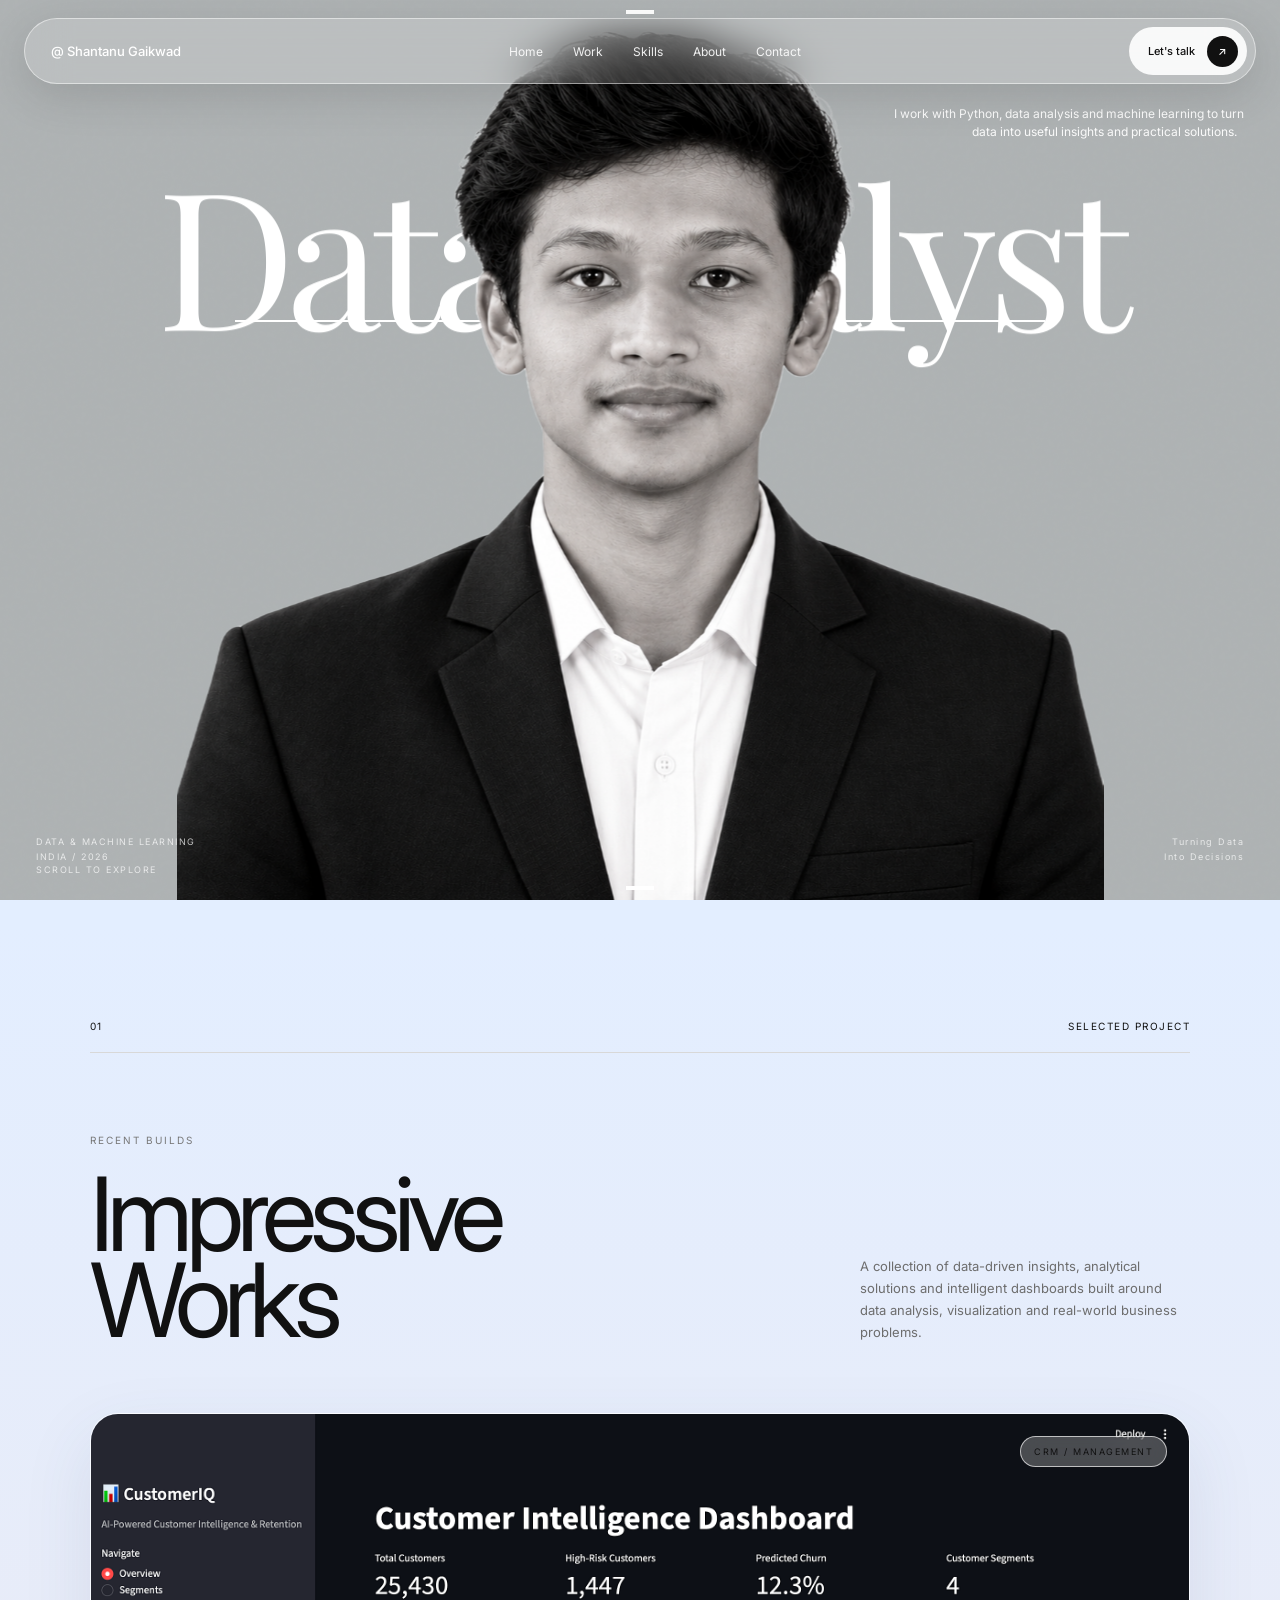
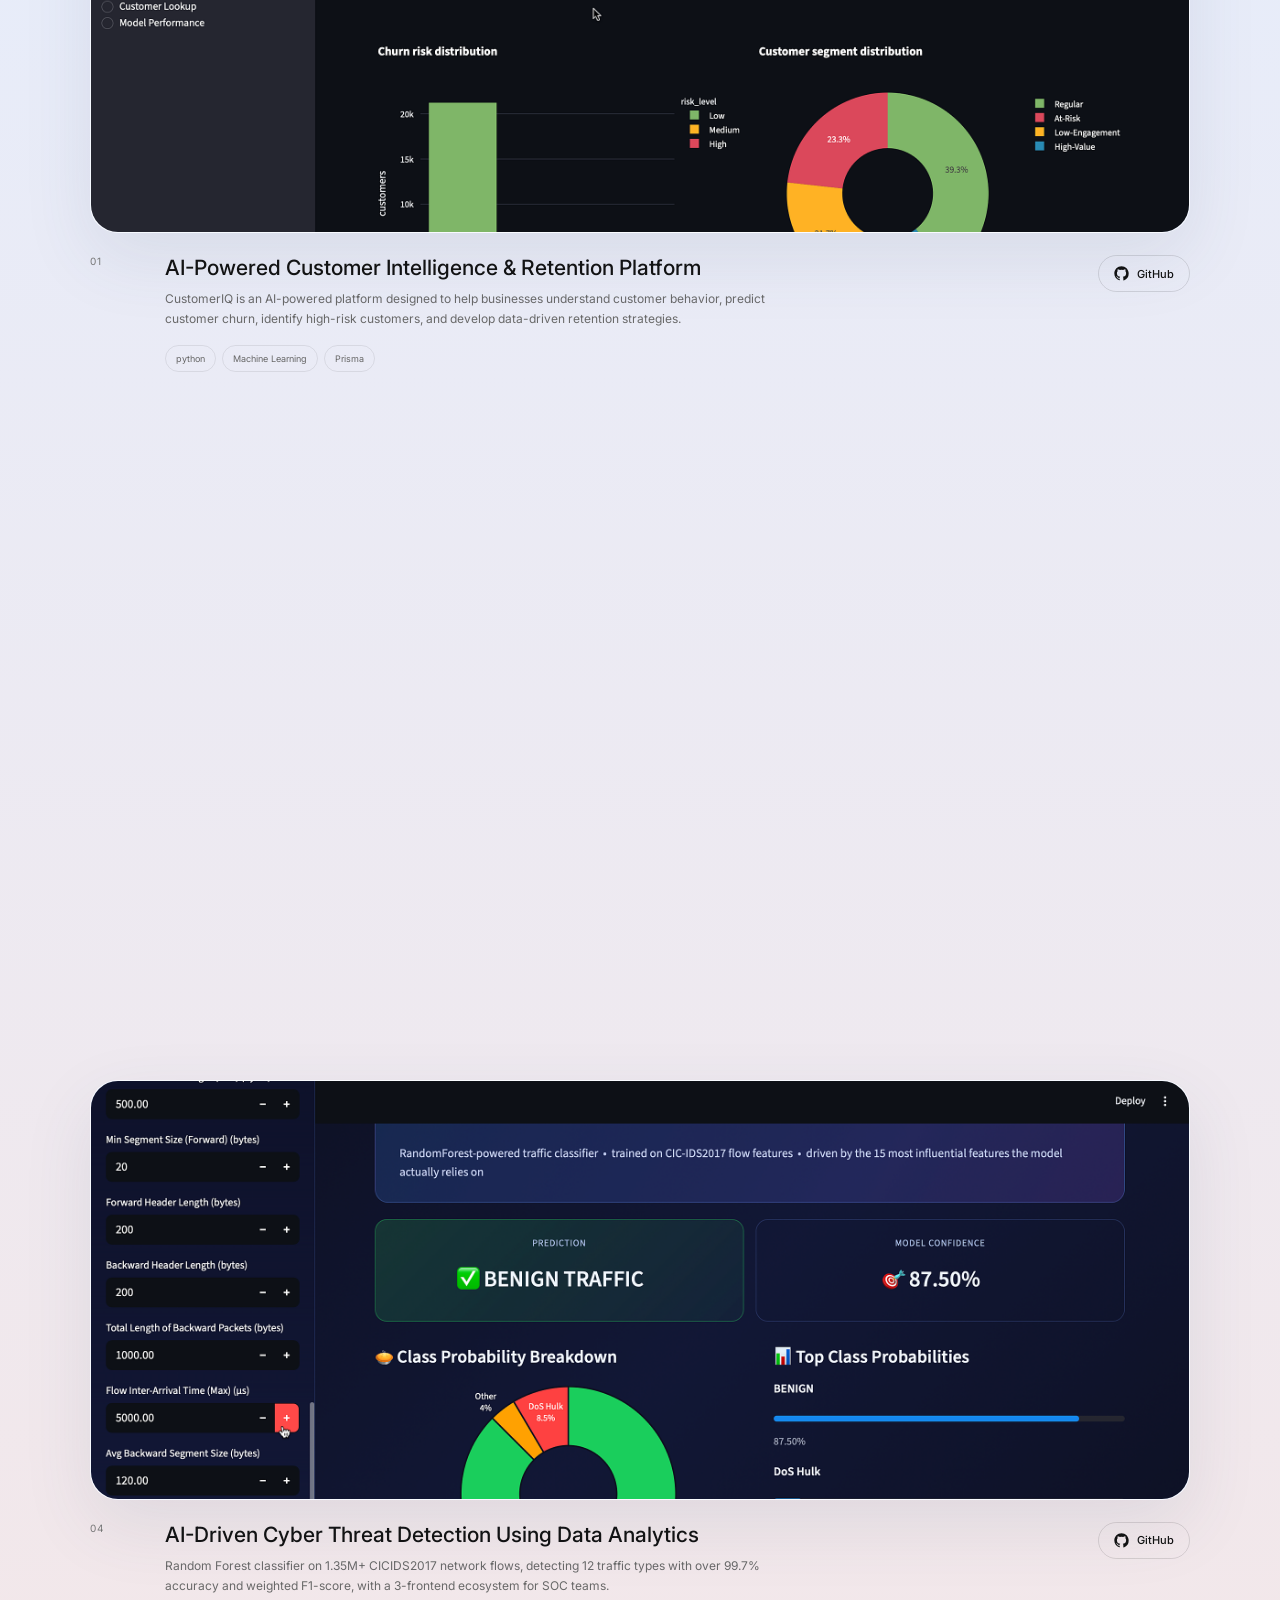
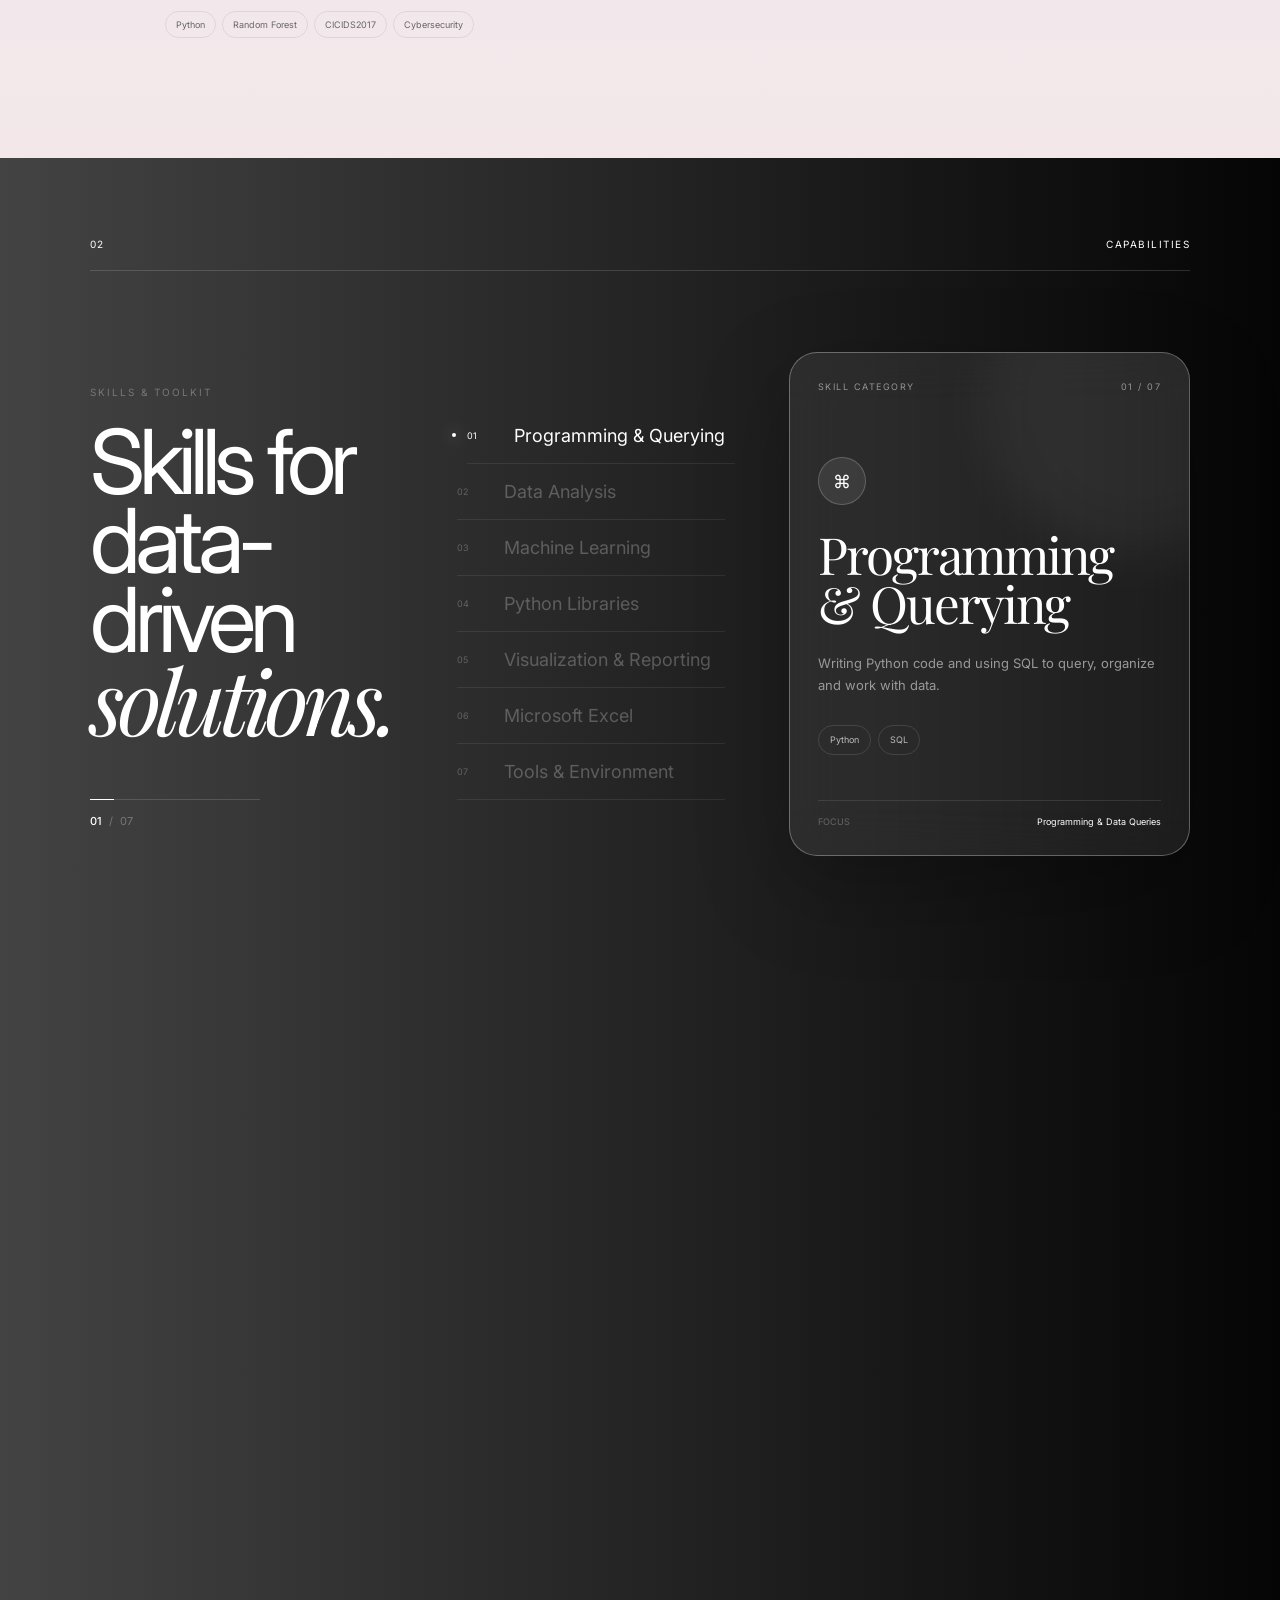
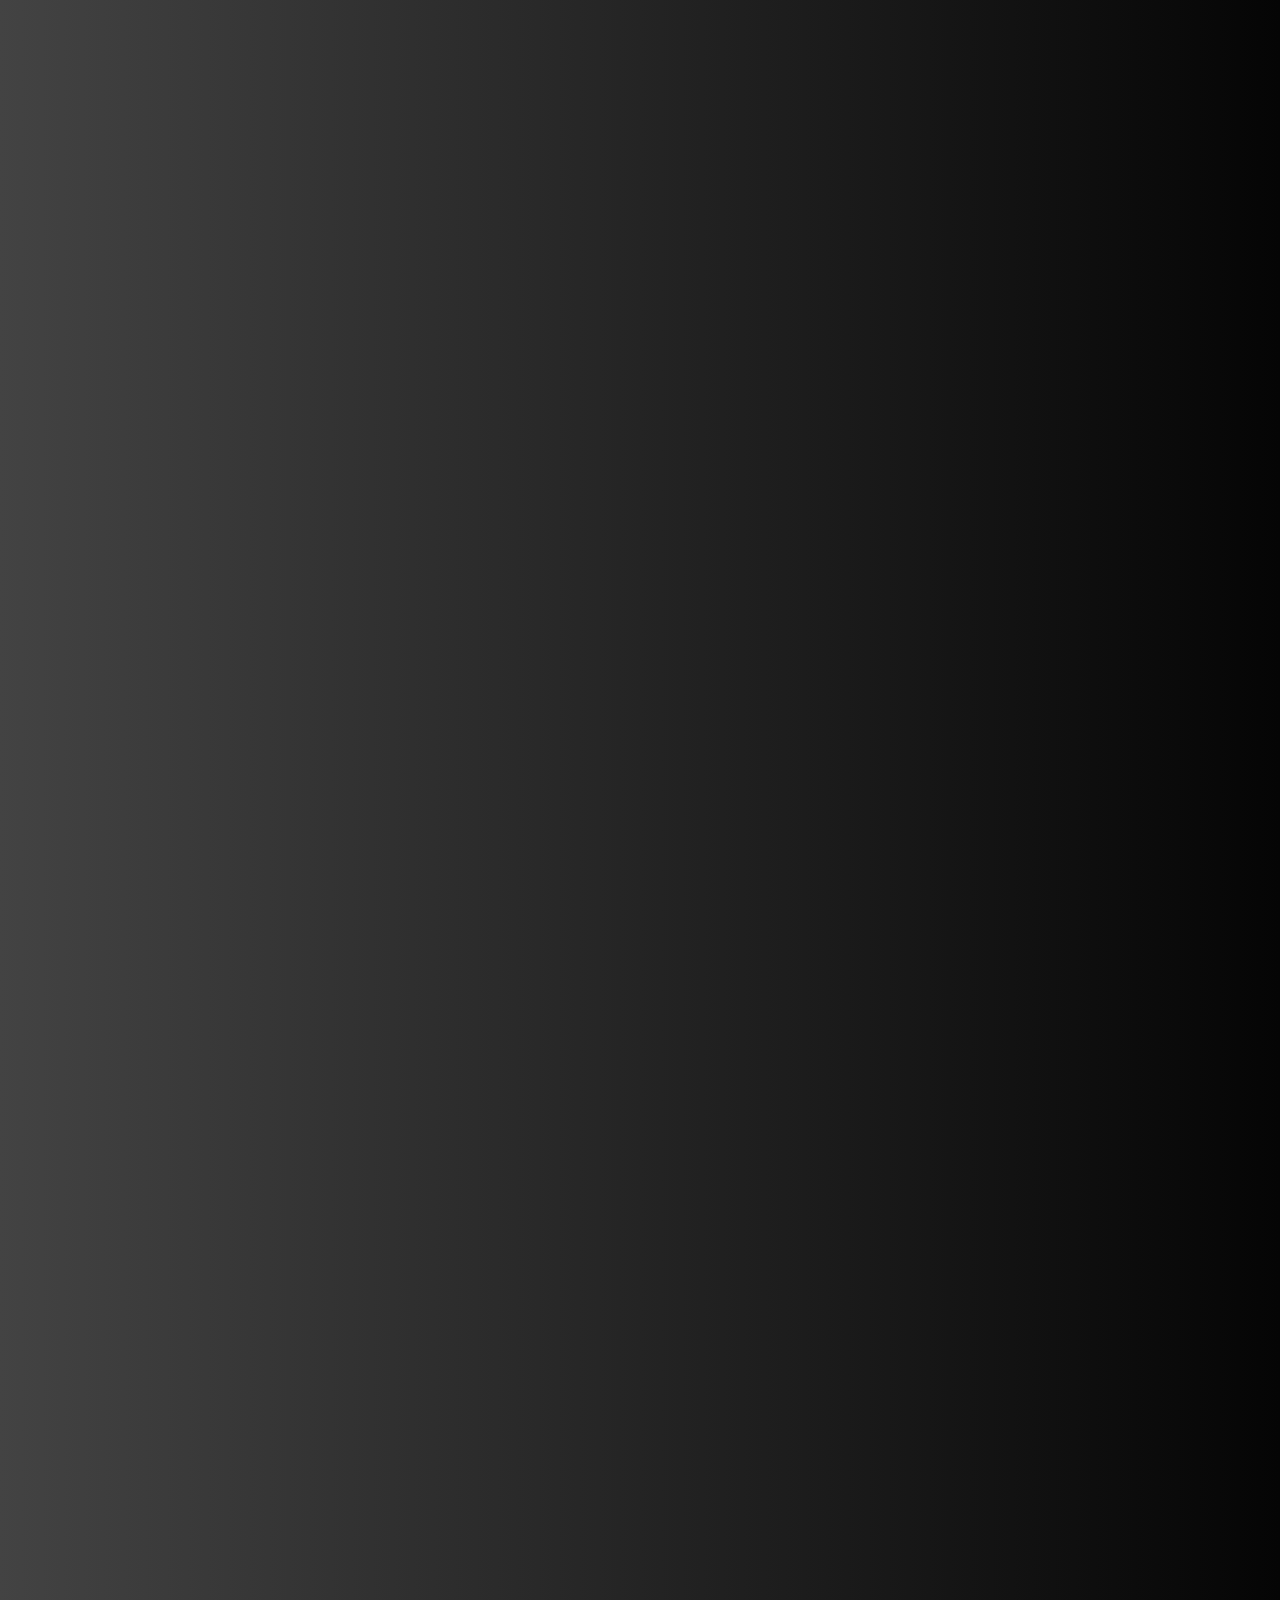
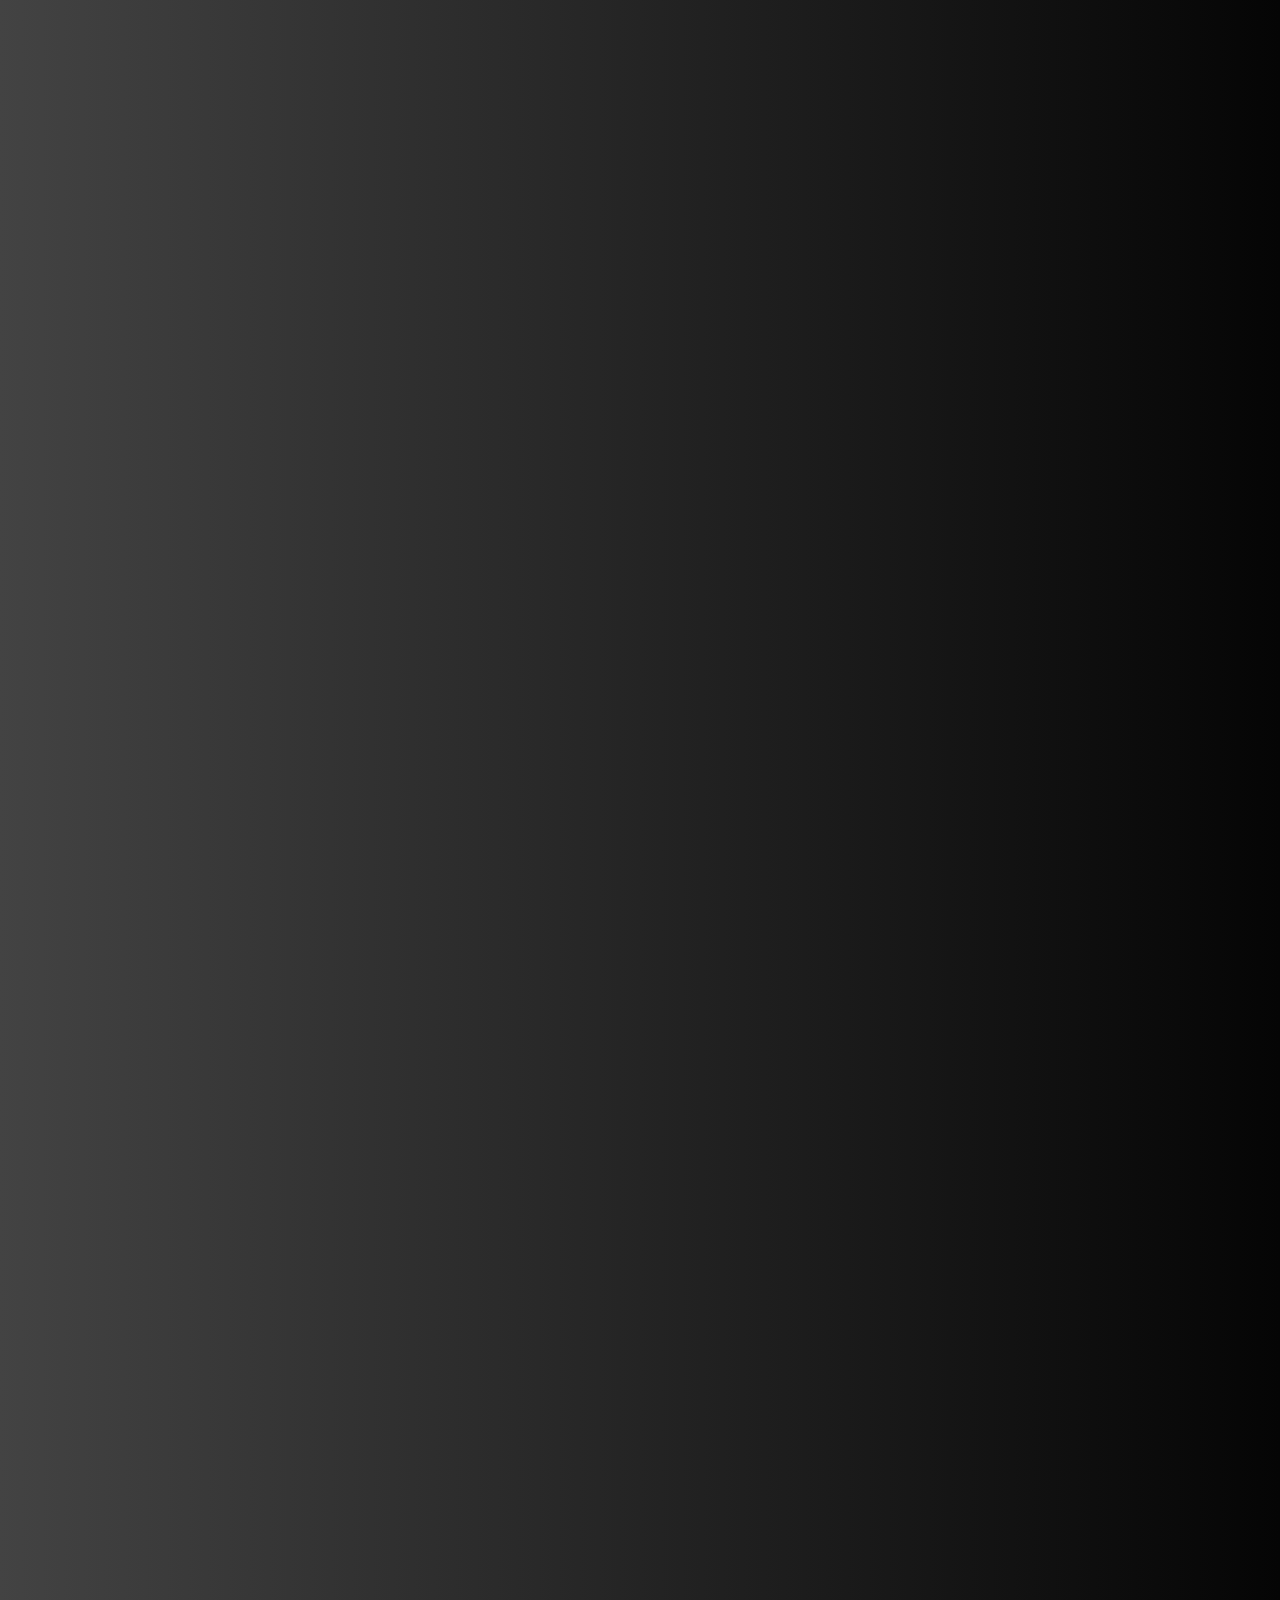
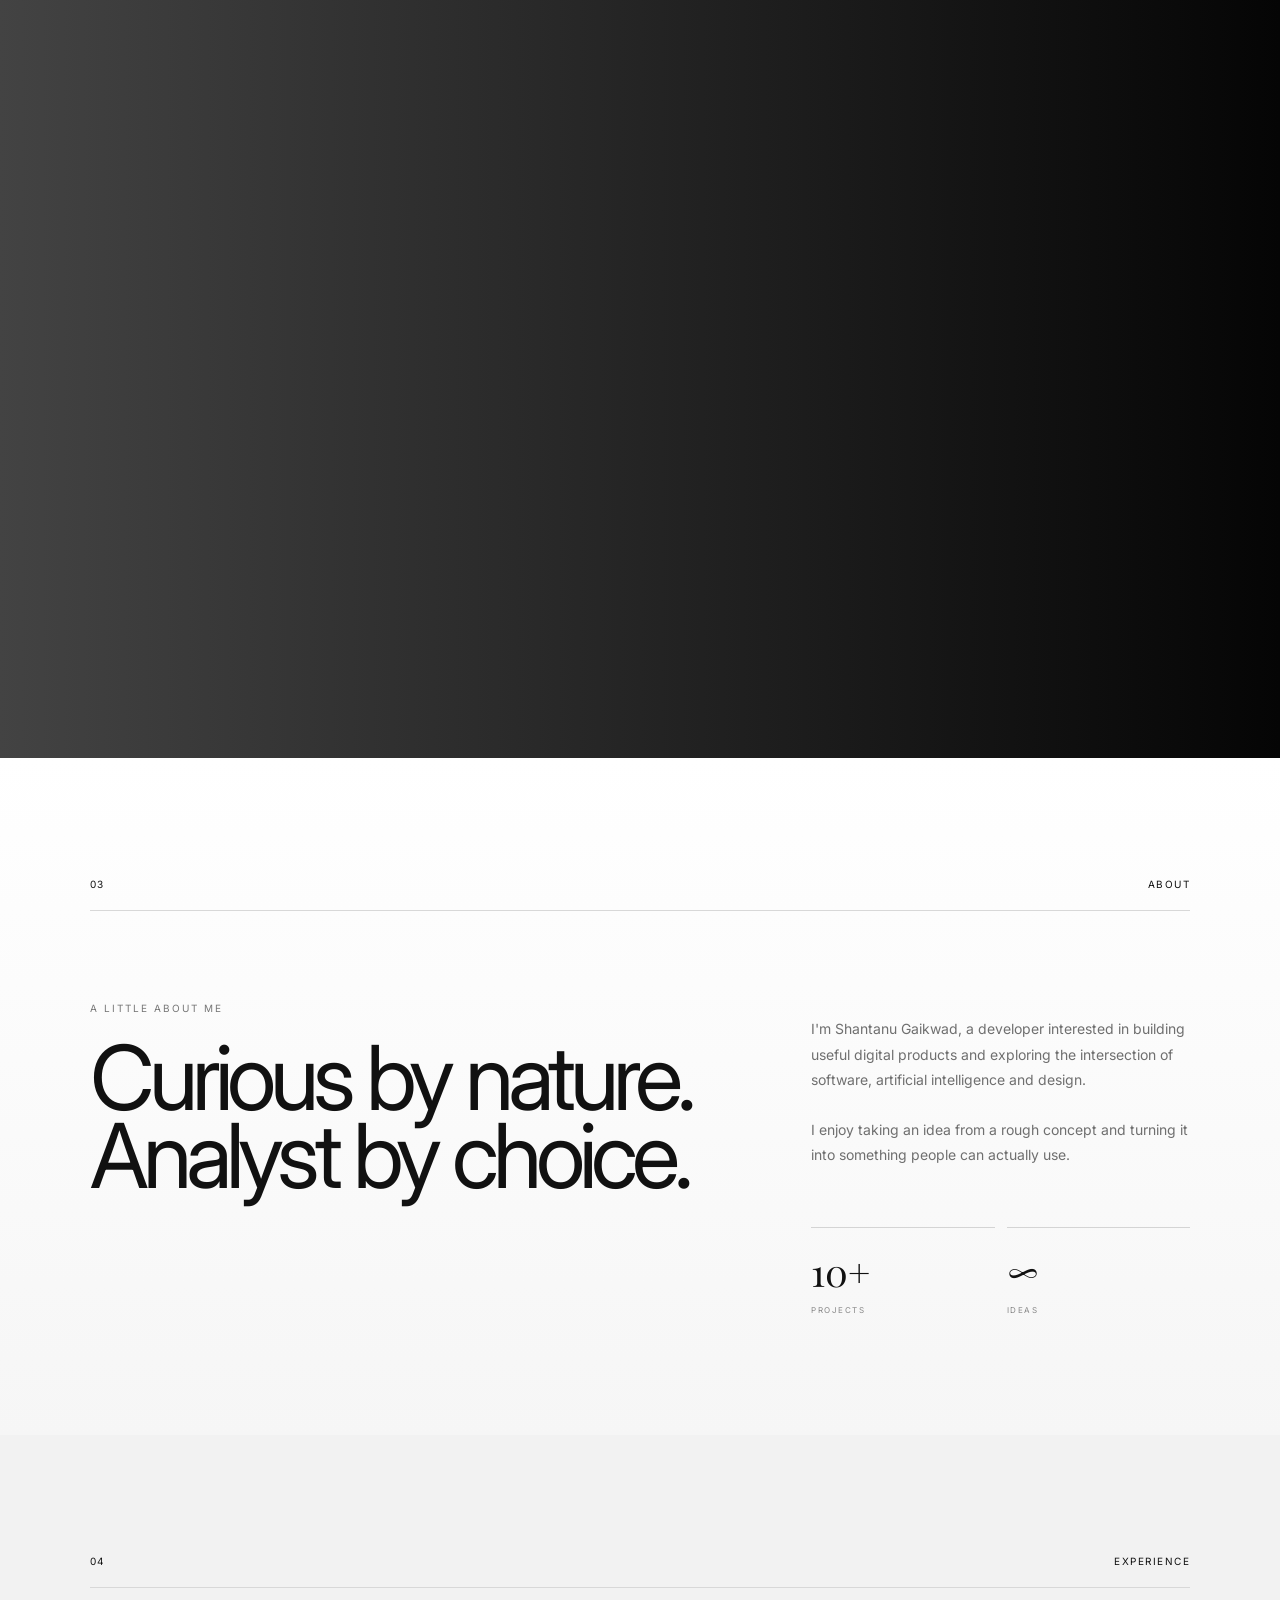
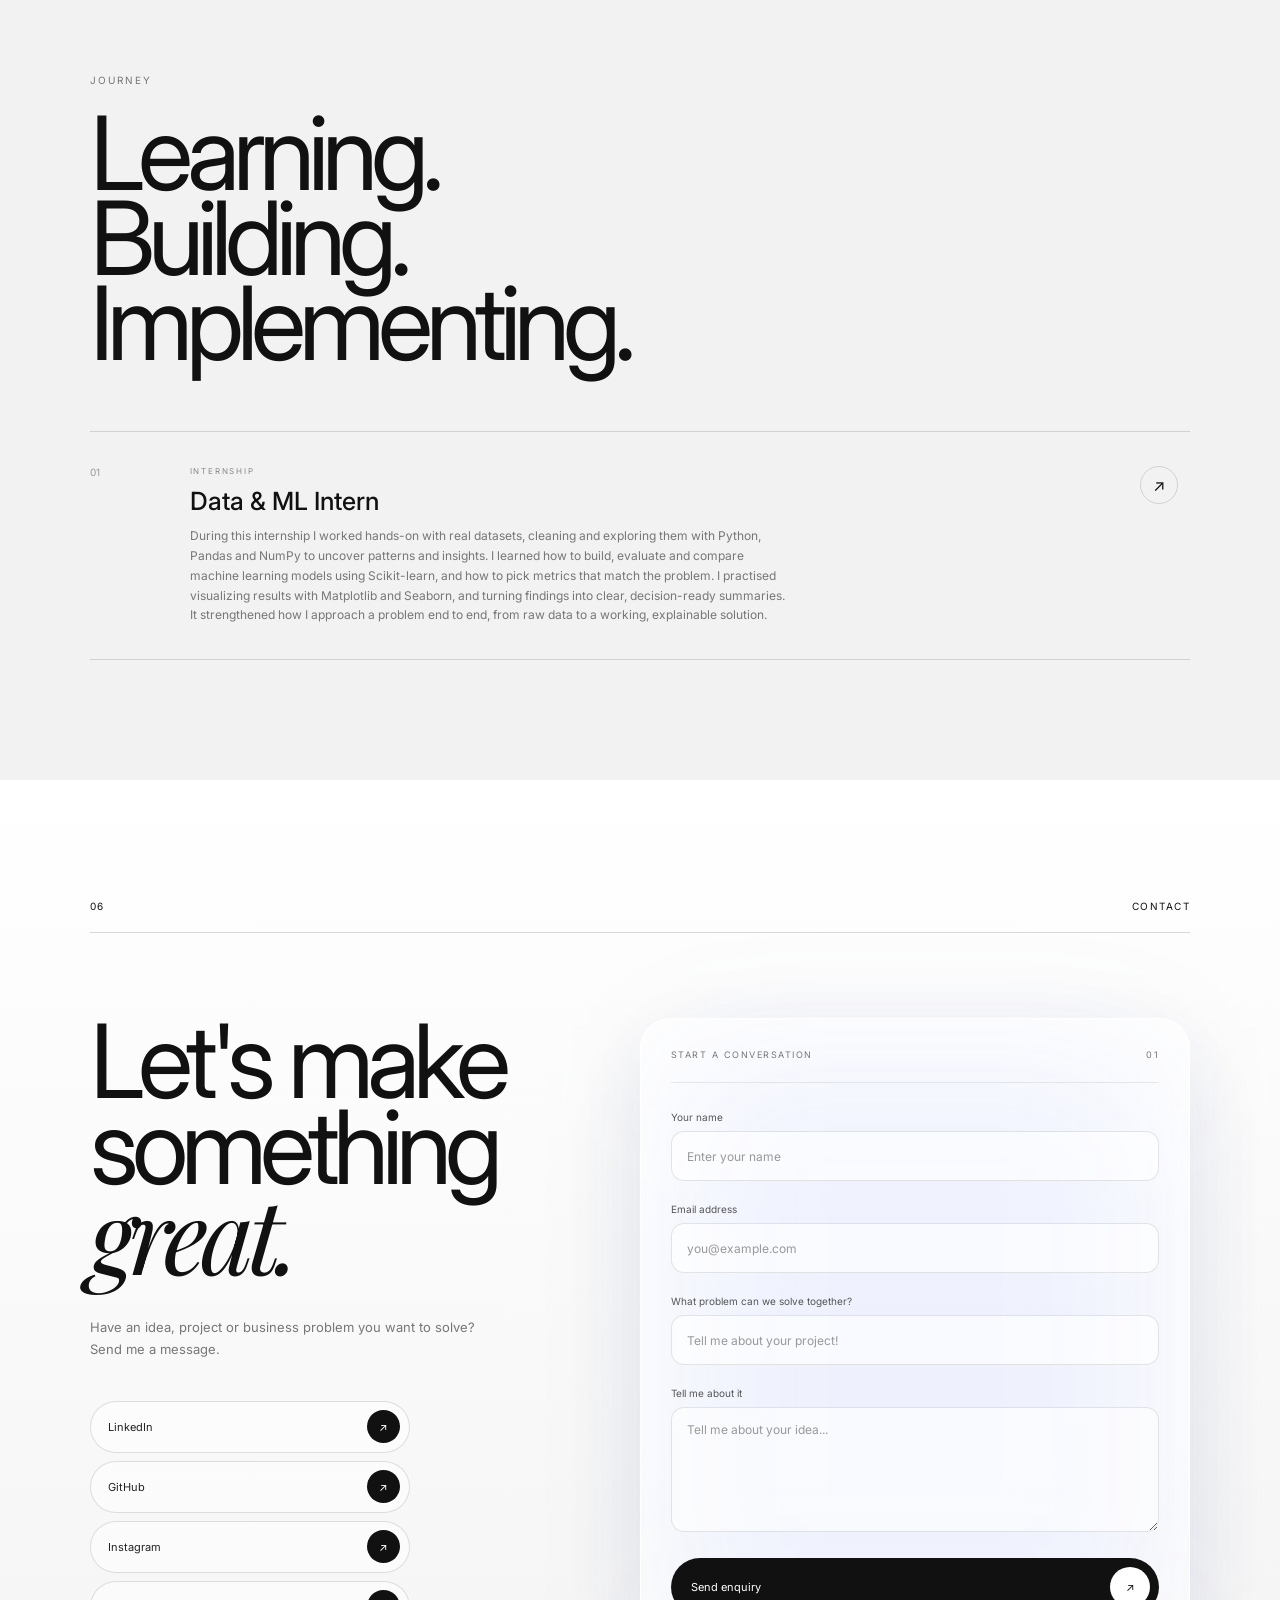
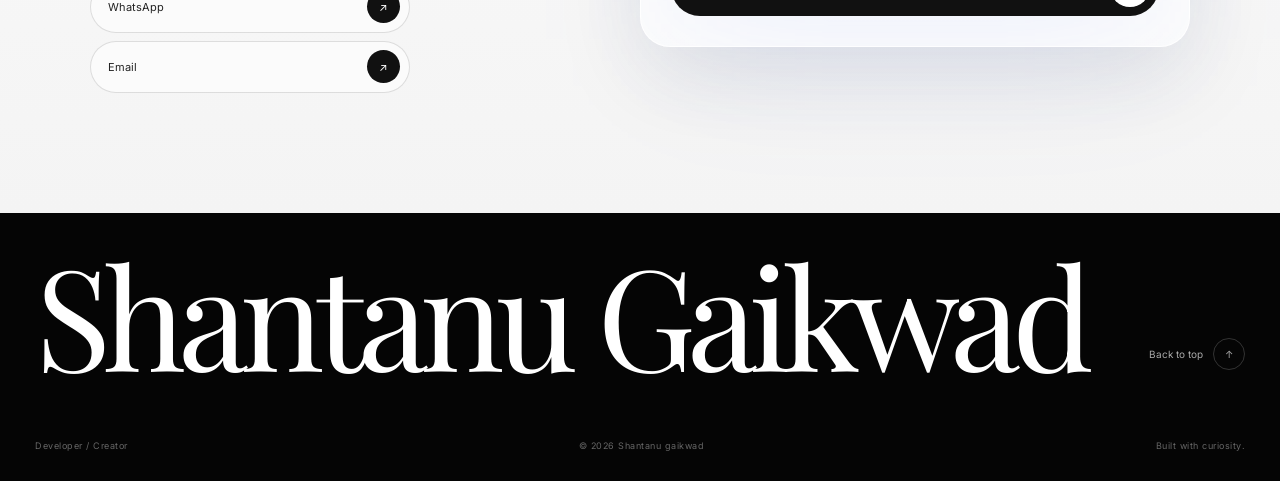
==== commit a768ab80: "ml - data" ====
--- a/index.html
+++ b/index.html
@@ -49,7 +49,7 @@
             </span>
 
             <span class="loader-role">
-                machine leraning
+                Data Analyst
             </span>
 
             <div class="loader-line">
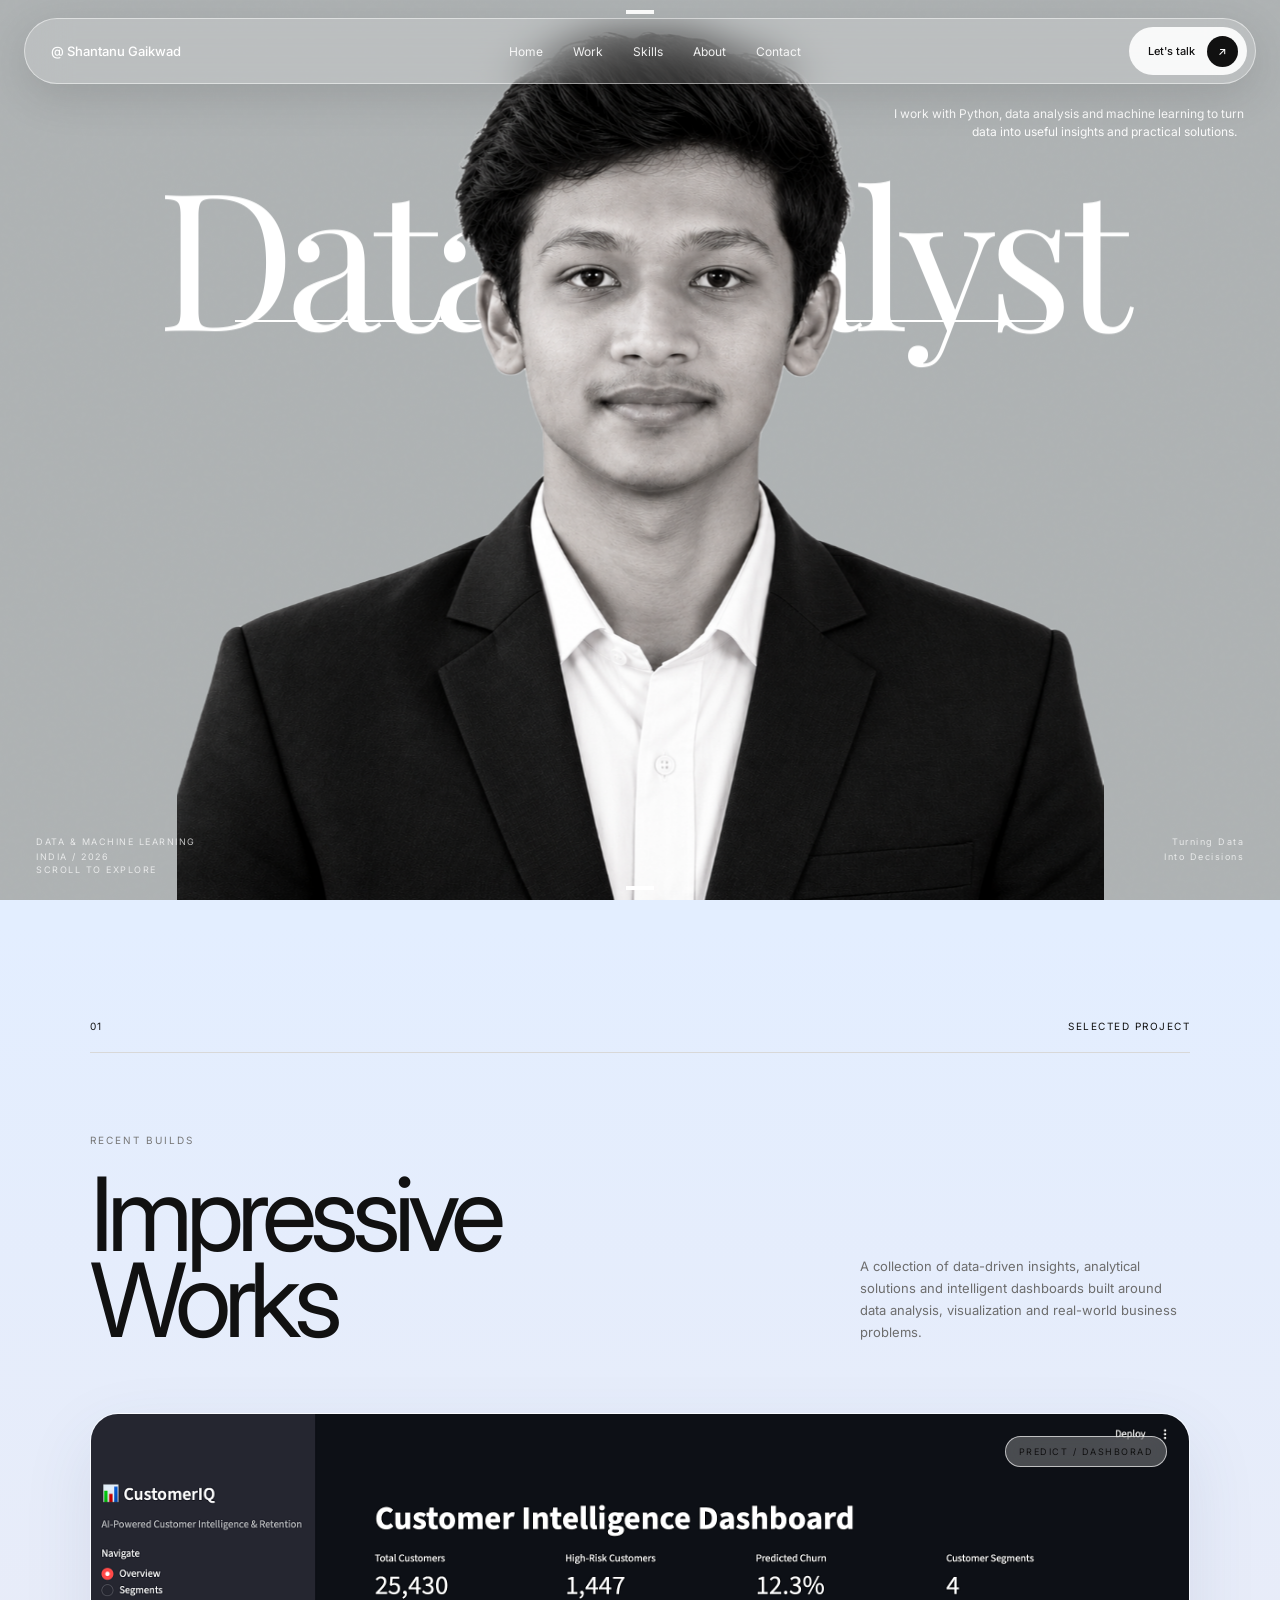
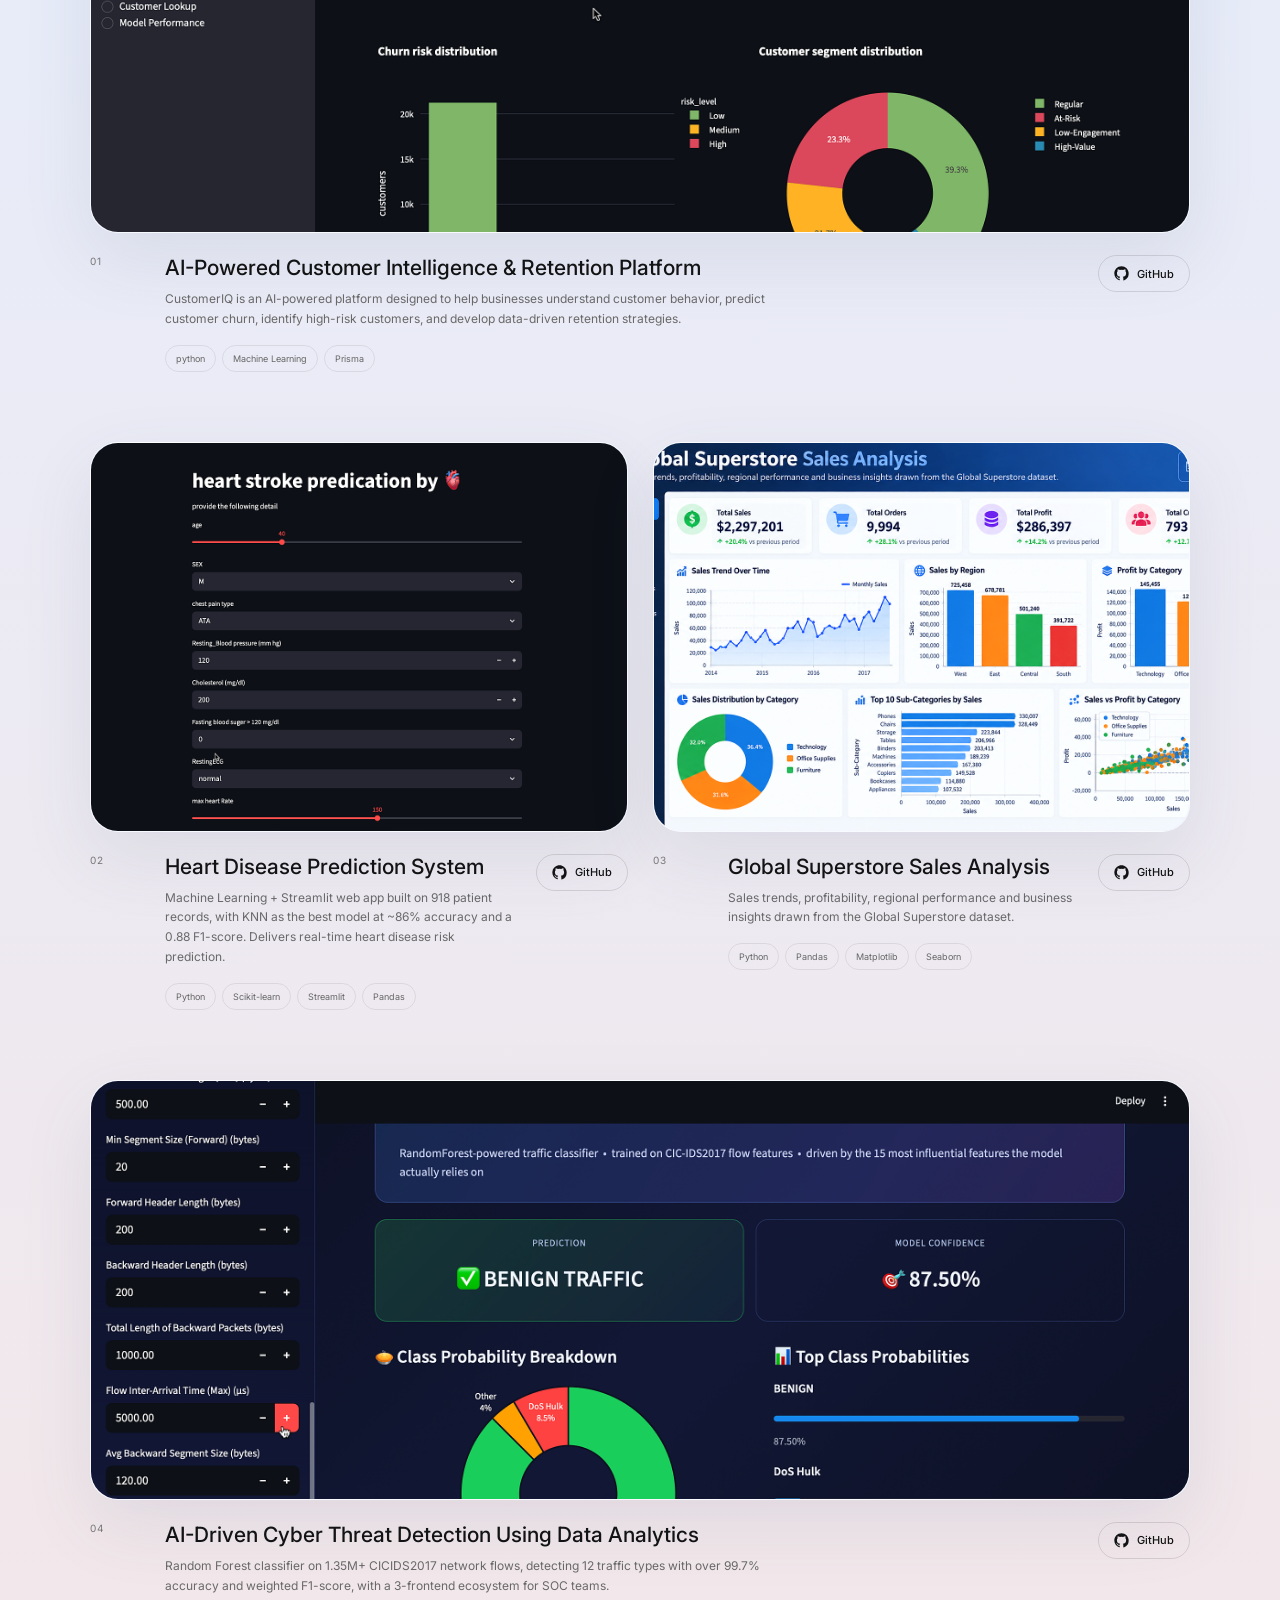
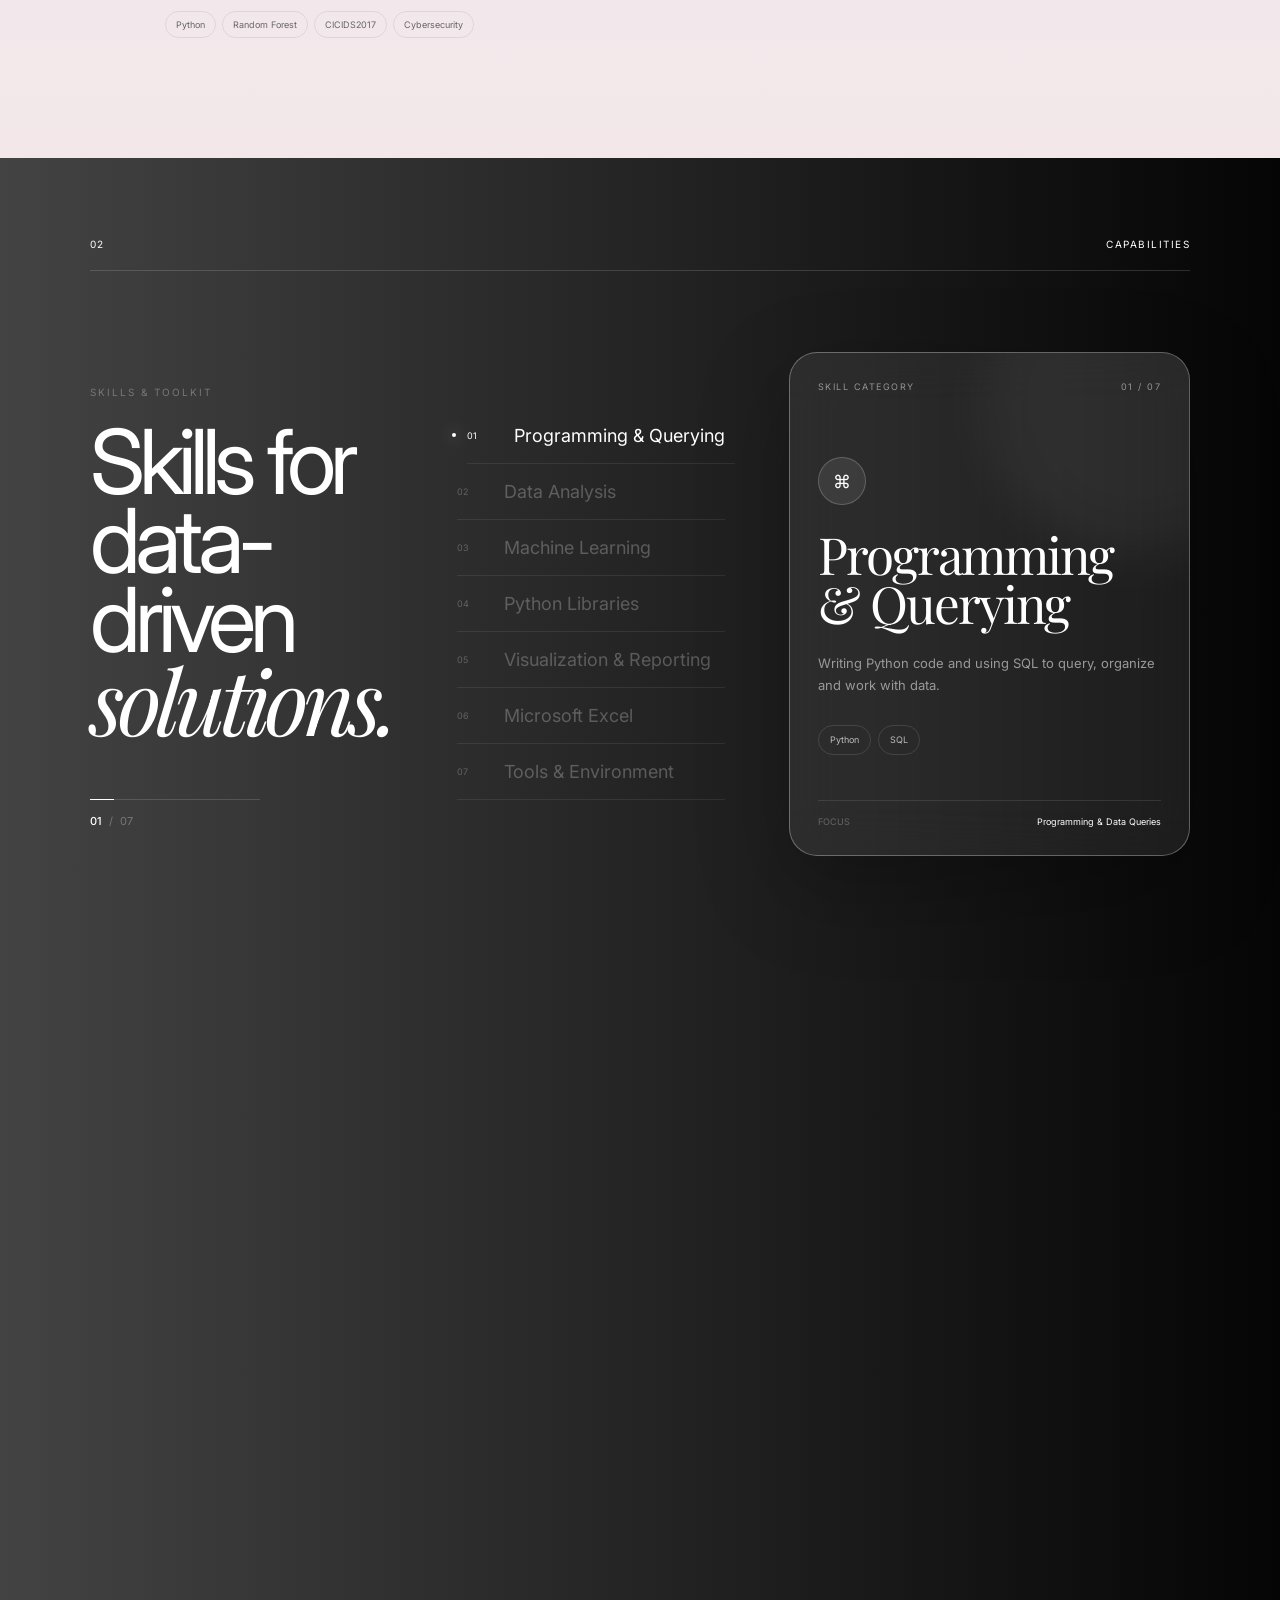
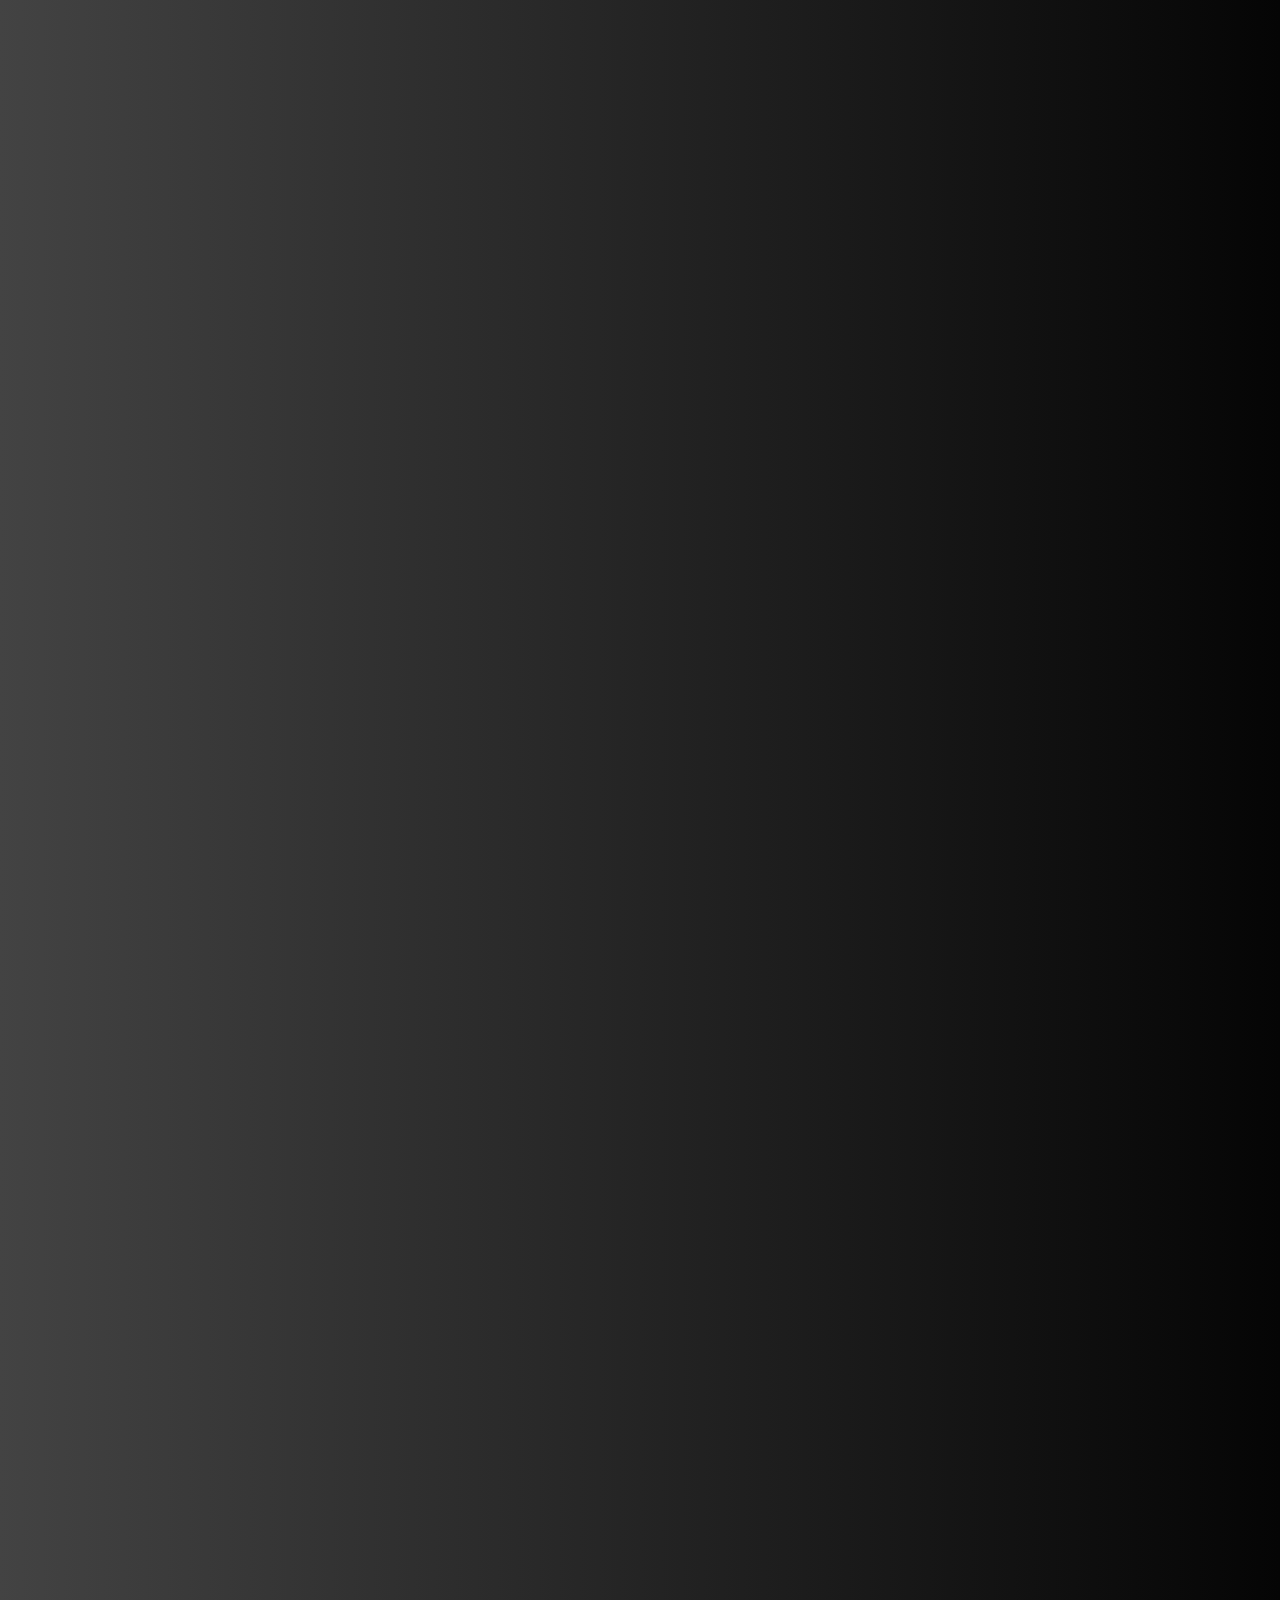
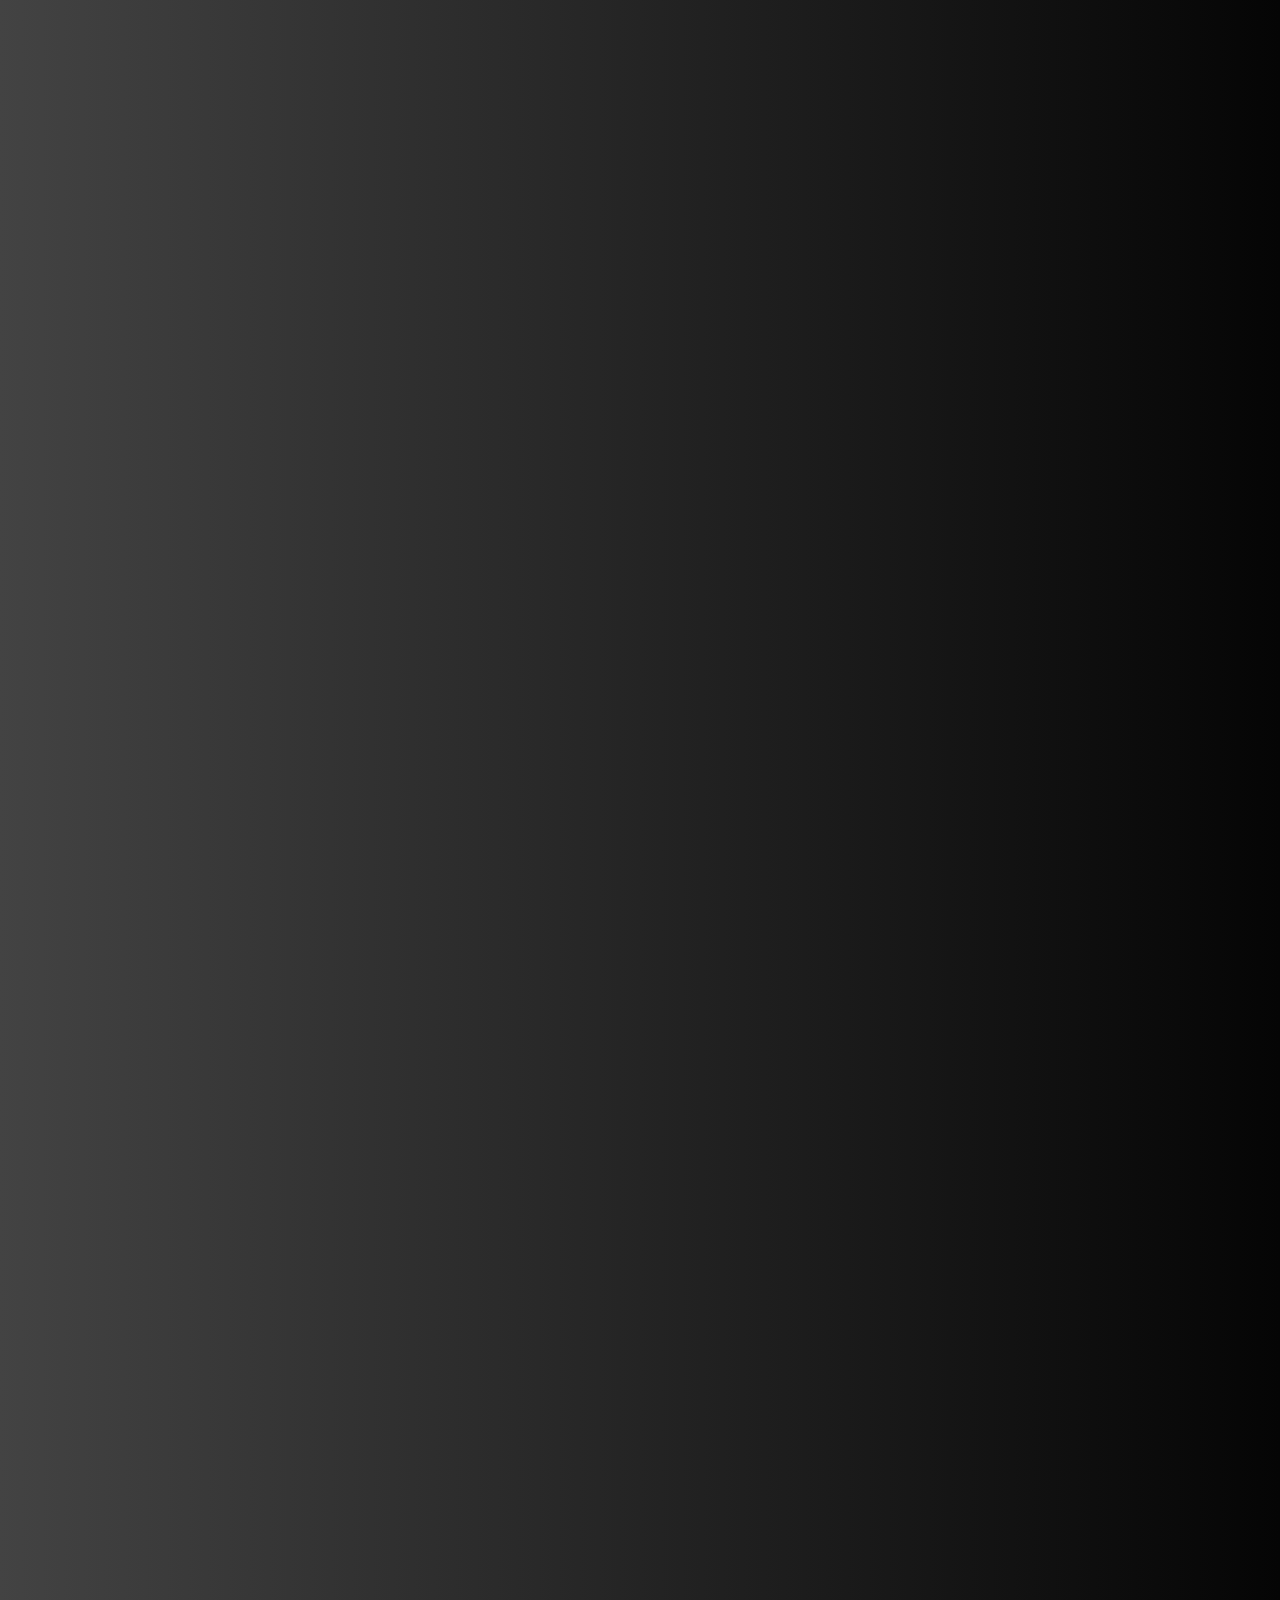
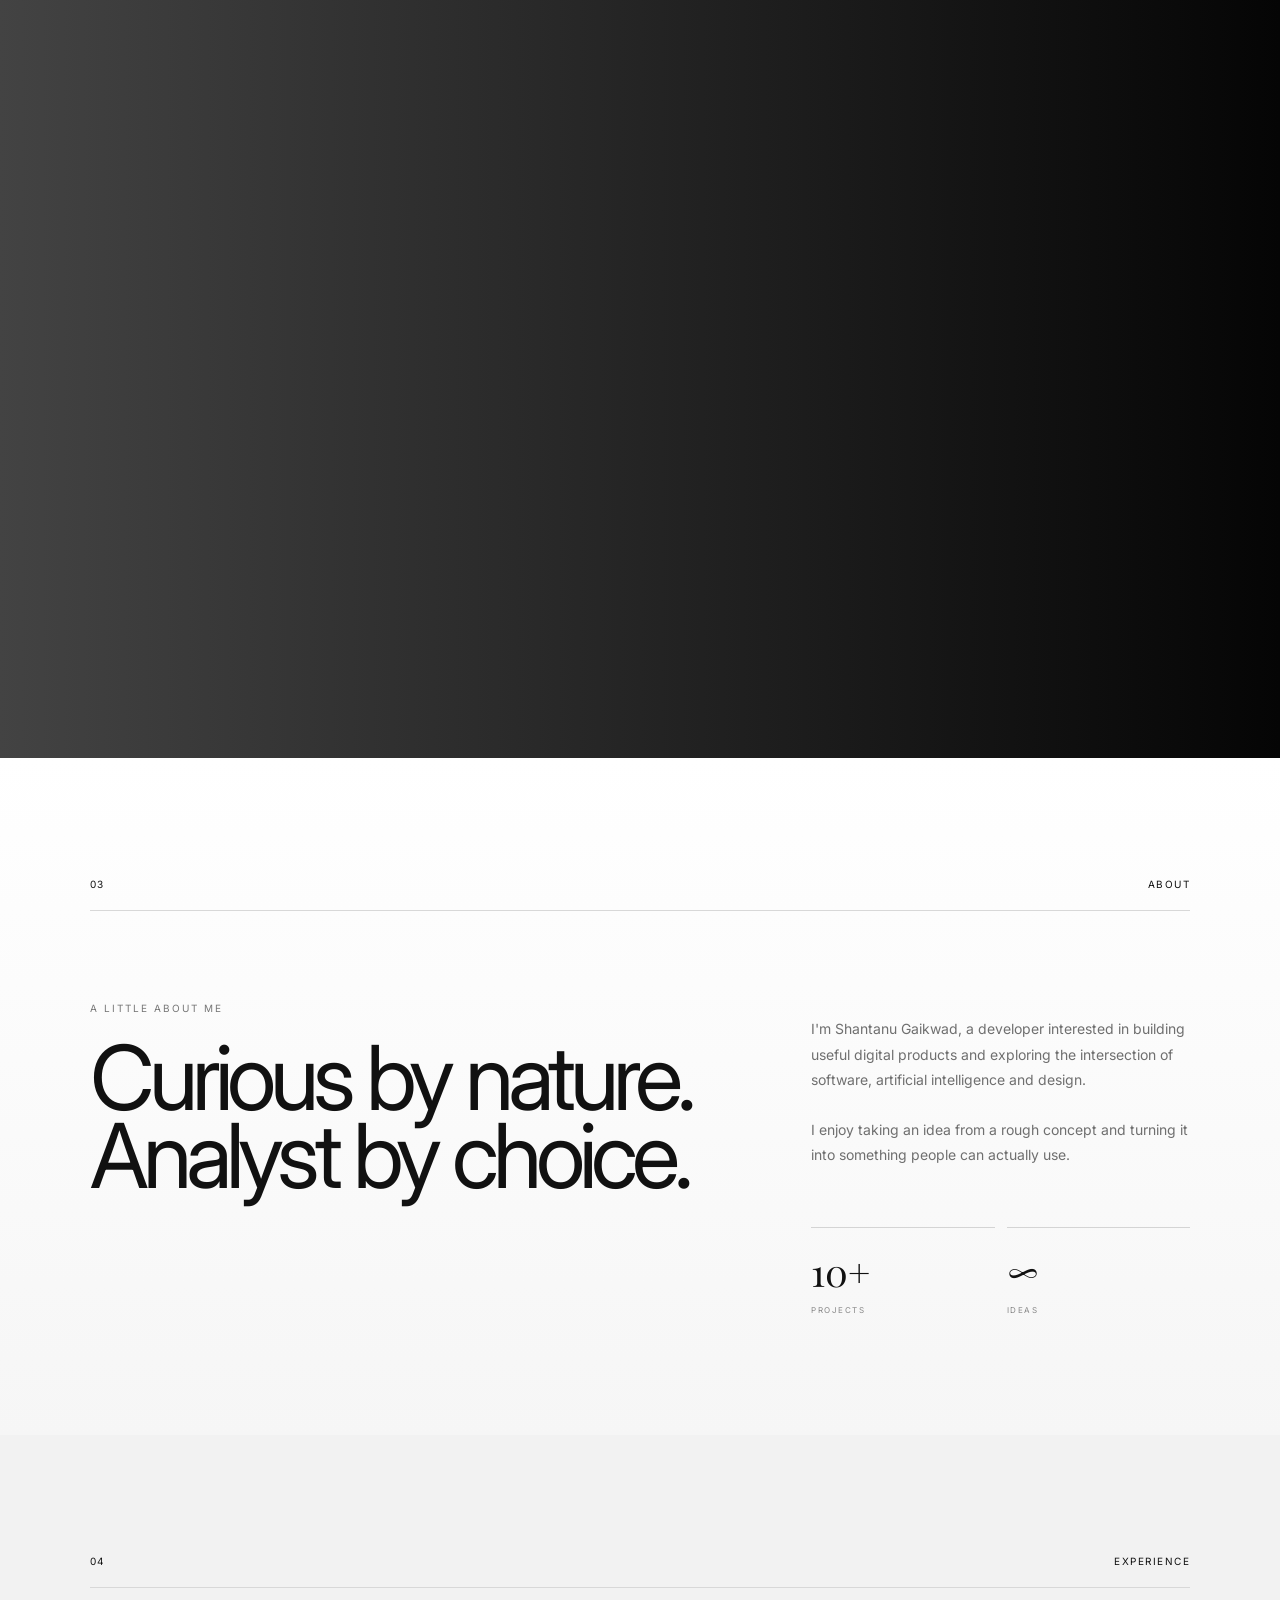
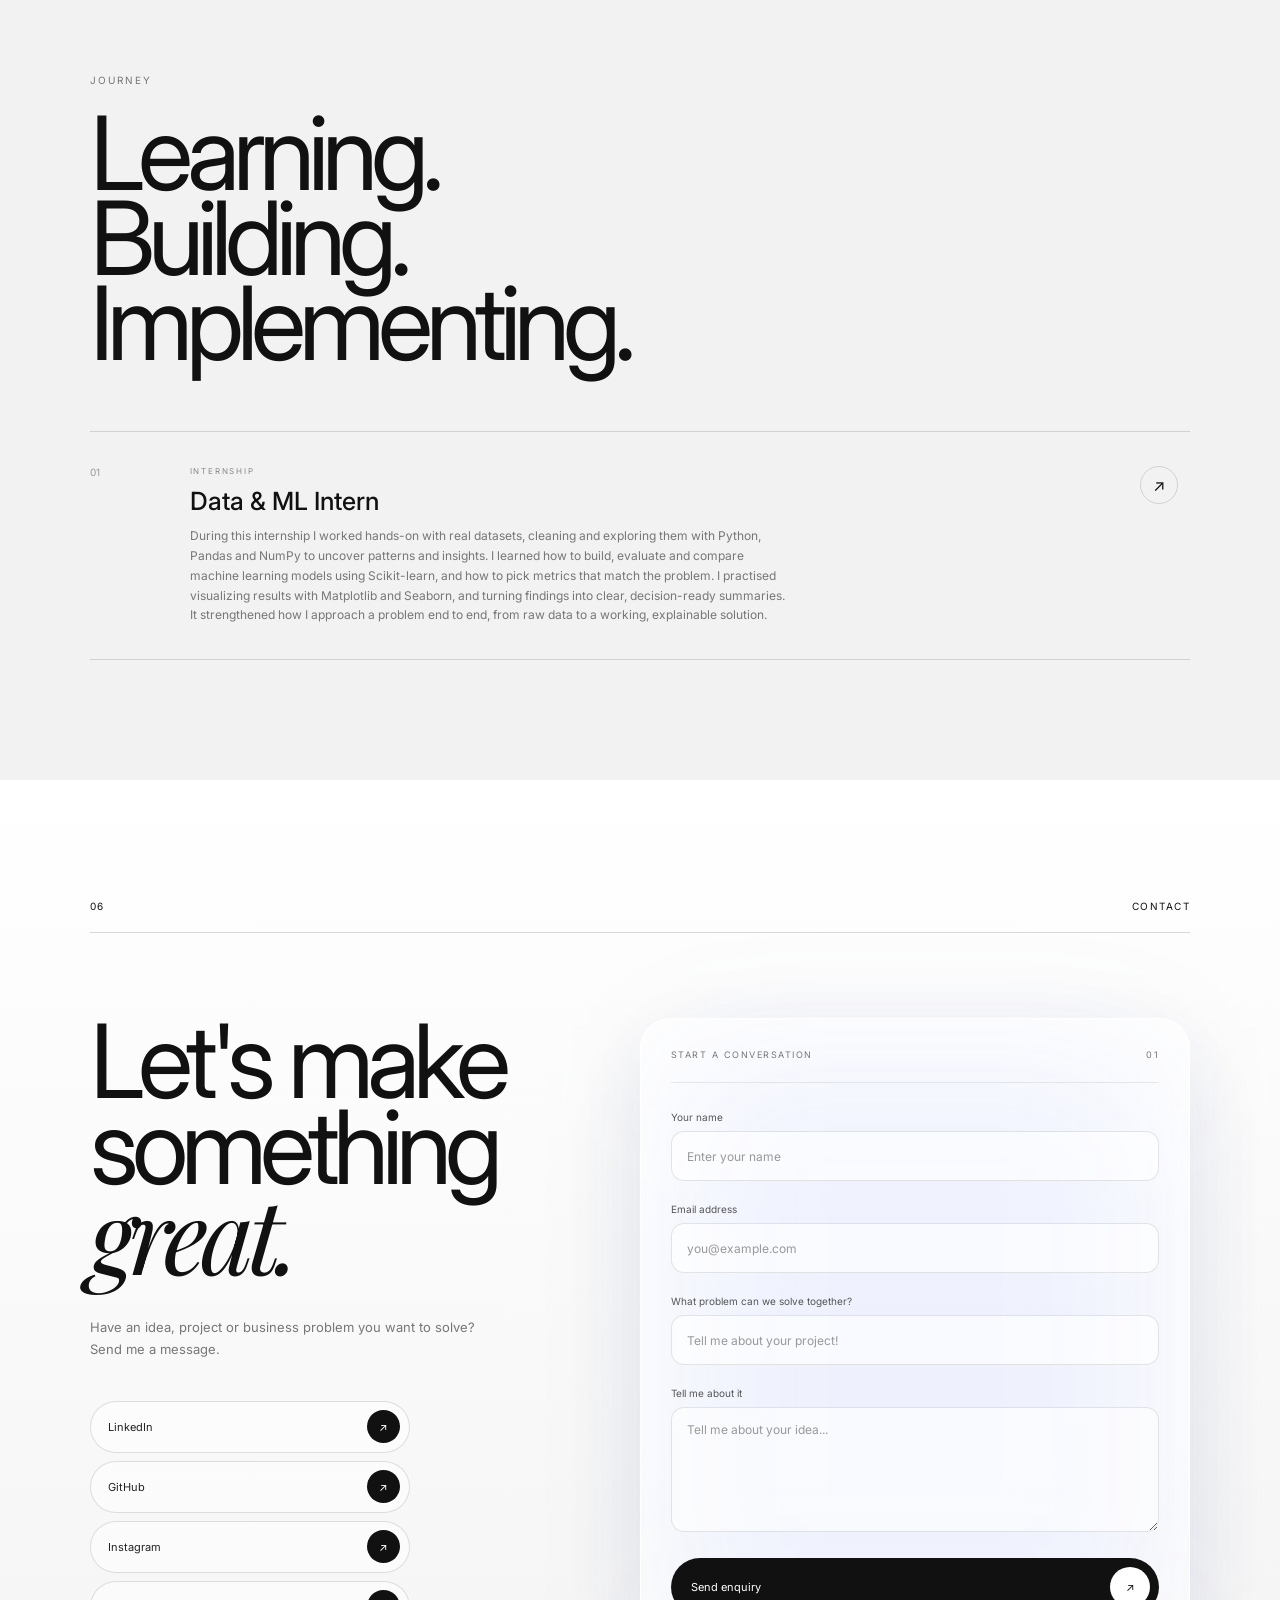
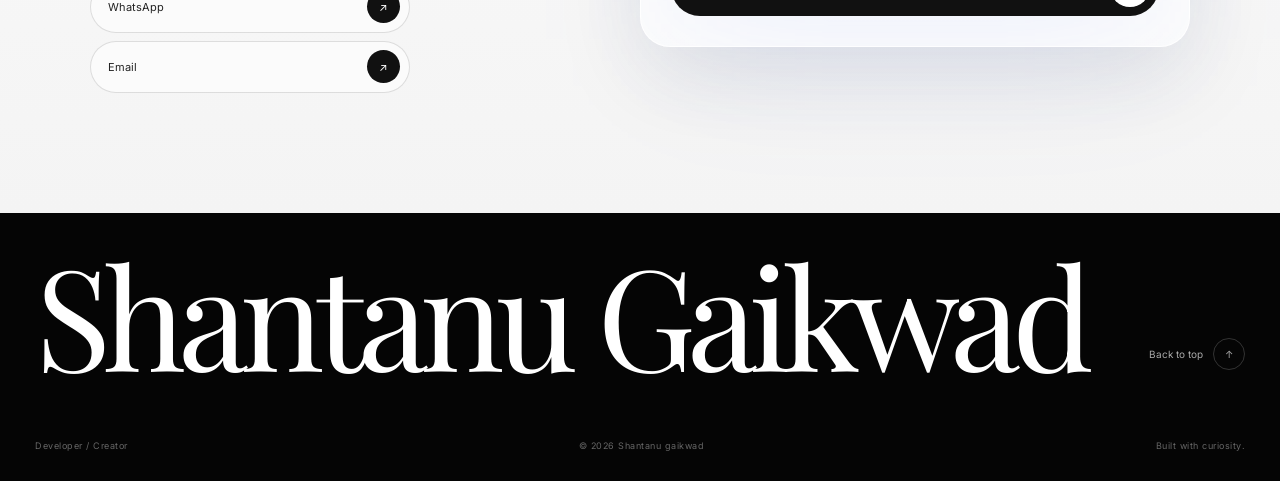
==== commit 94a3c756: "change url" ====
--- a/index.html
+++ b/index.html
@@ -270,7 +270,7 @@
 
                         <div class="shot-placeholder"><span>Project screenshot</span></div>
                         <img src="assets/images/project-1.png" alt="AI-Powered Customer Intelligence & Retention Platform screenshot" class="project-shot" loading="lazy" onerror="this.remove()">
-                        <div class="project-floating-tag">CRM / MANAGEMENT</div>
+                        <div class="project-floating-tag">PREDICT / DASHBORAD</div>
                     </div>
 
                     <div class="project-info">
@@ -862,7 +862,7 @@
                             value="false"
                         >
 
-                      <input type="hidden" name="_next" value="https://shantanuportfolio04.netlify.app/thankyou.html">
+                     <input type="hidden" name="_next" value="https://shantanuportfolio04.netlify.app/thankyou.html">
 
 
                         <div class="form-header">
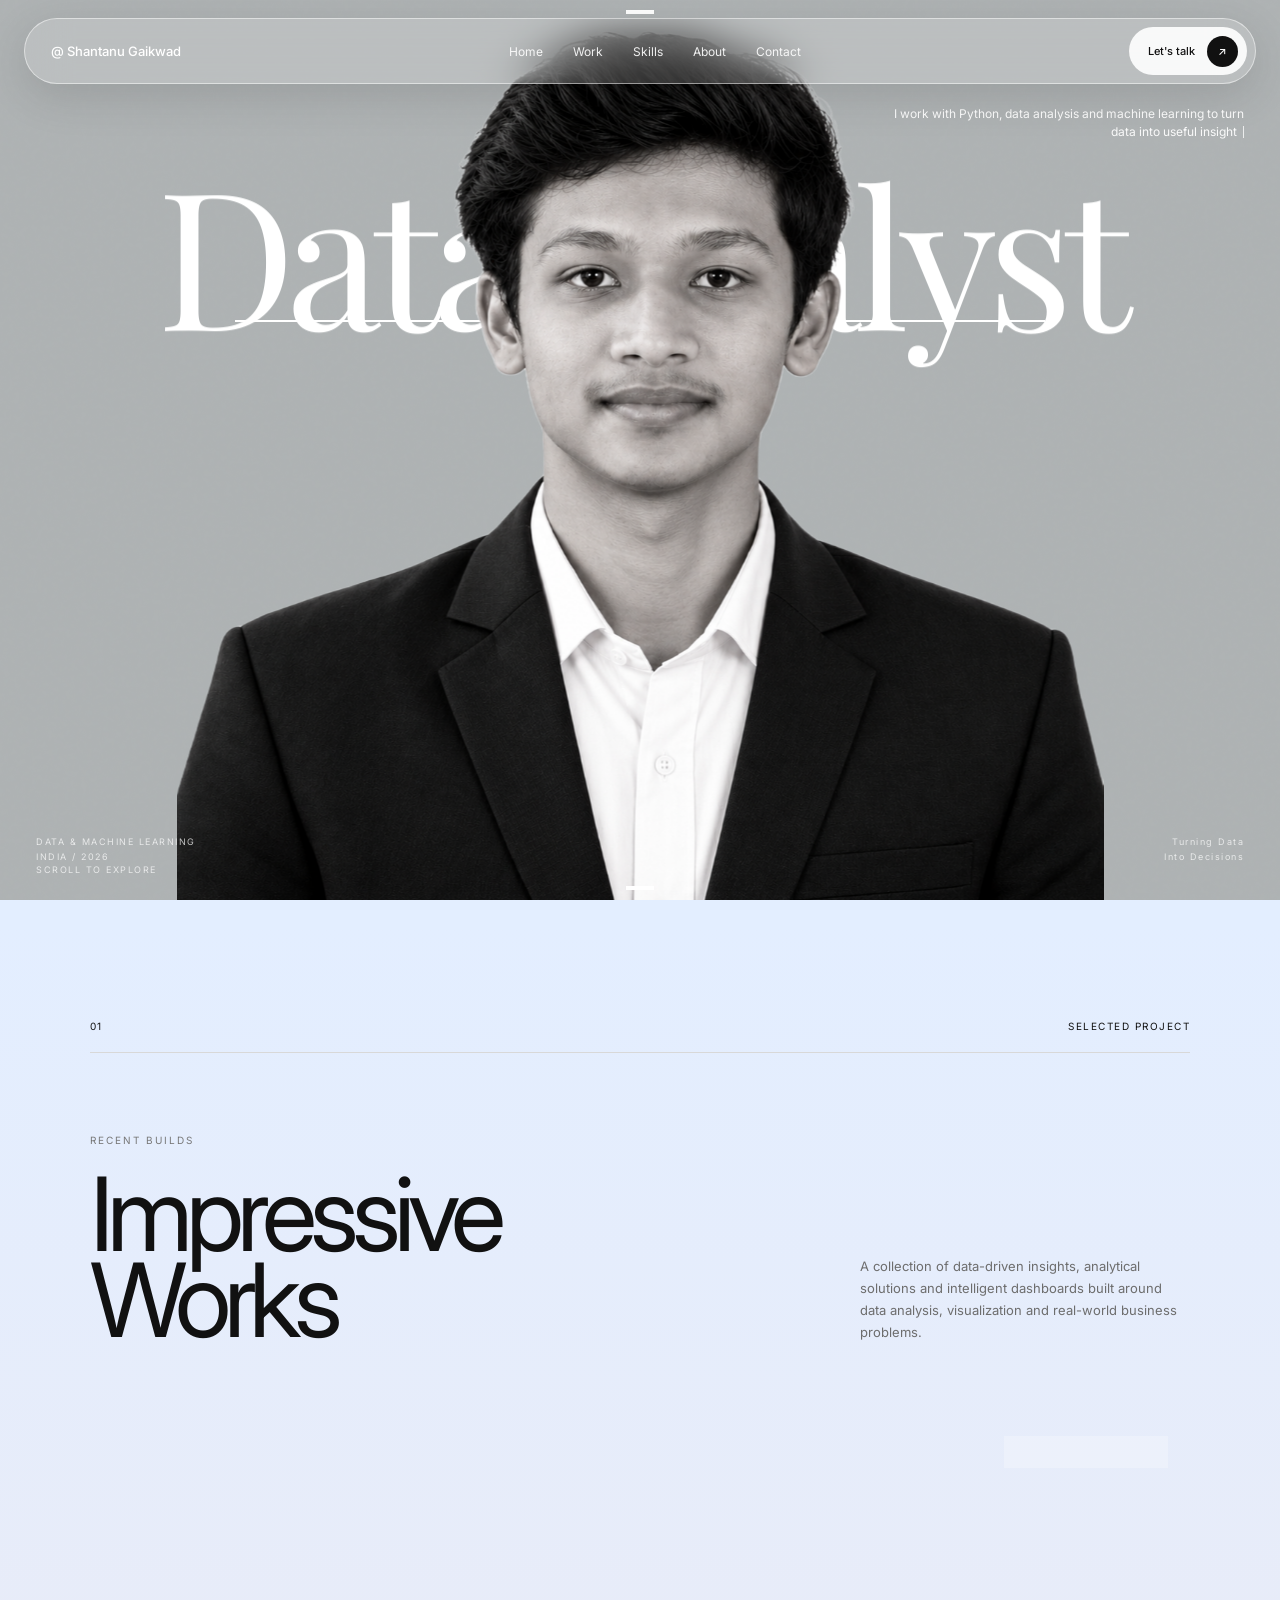
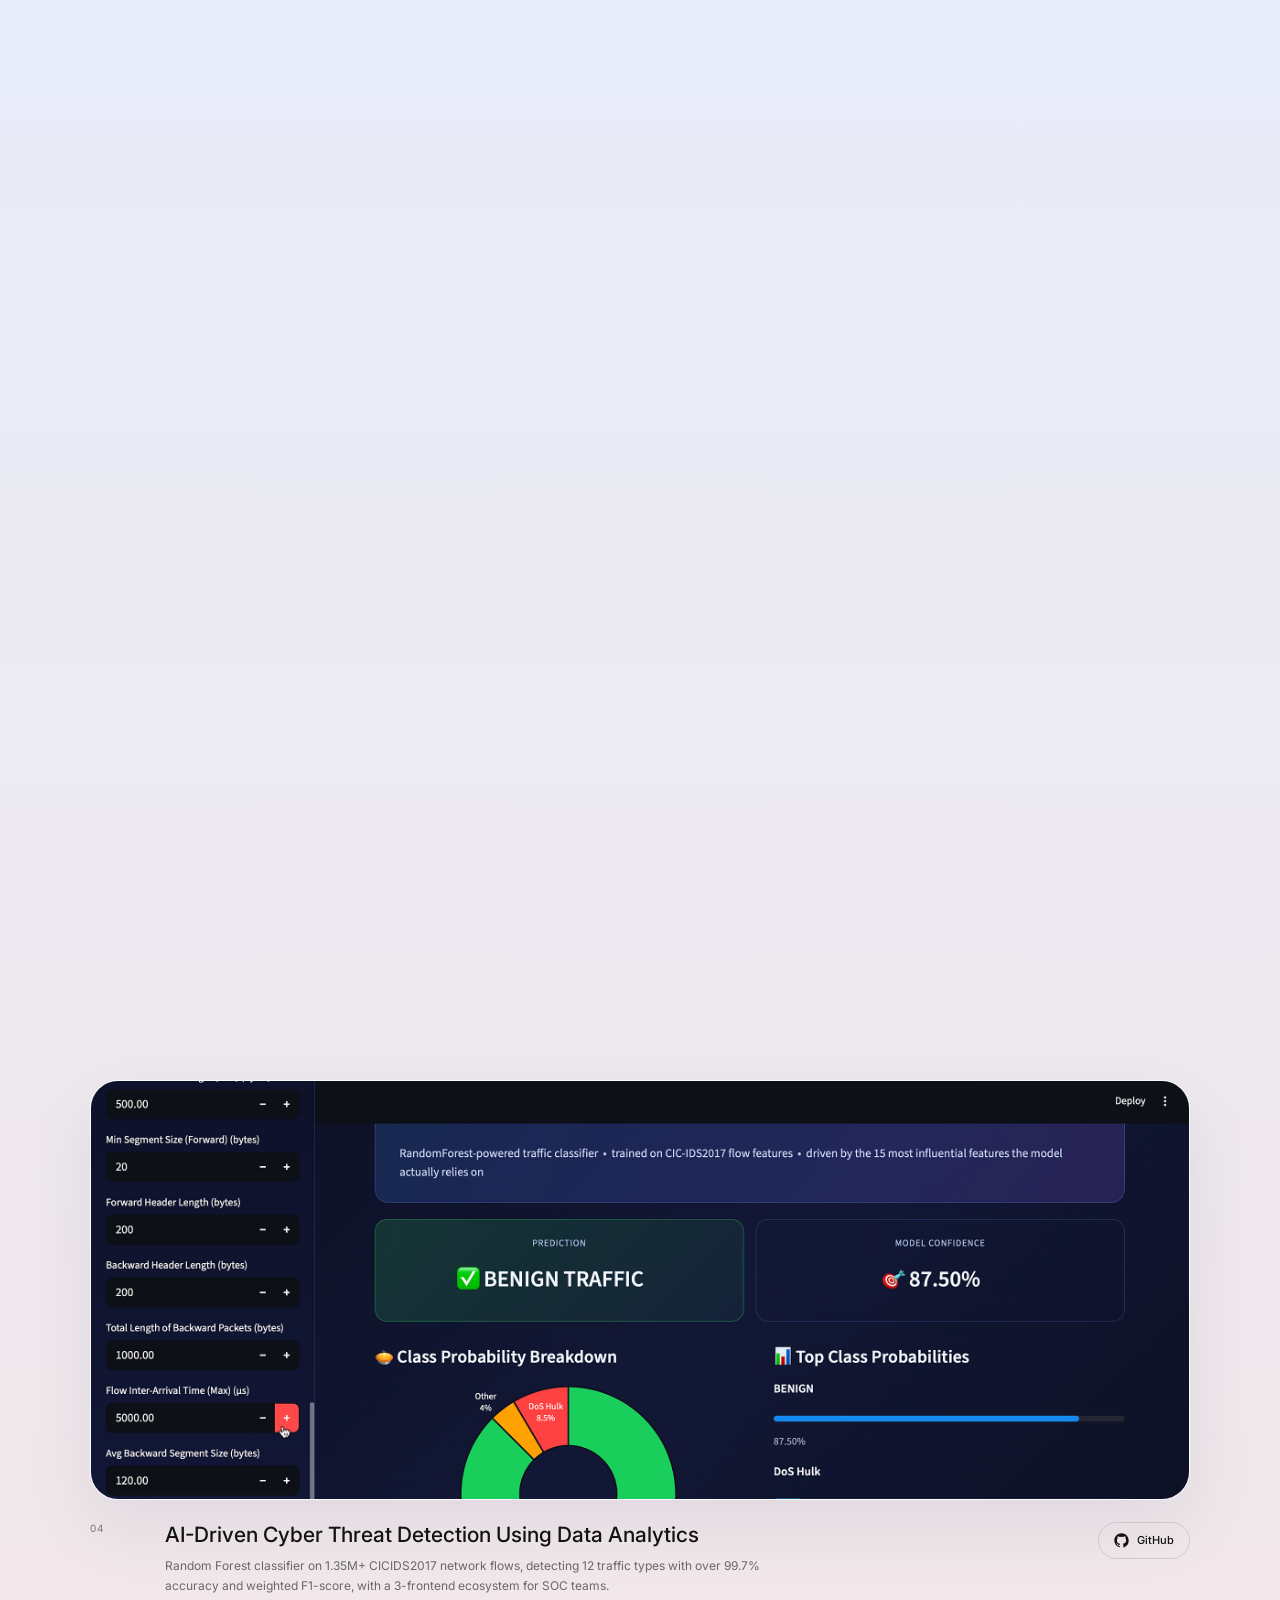
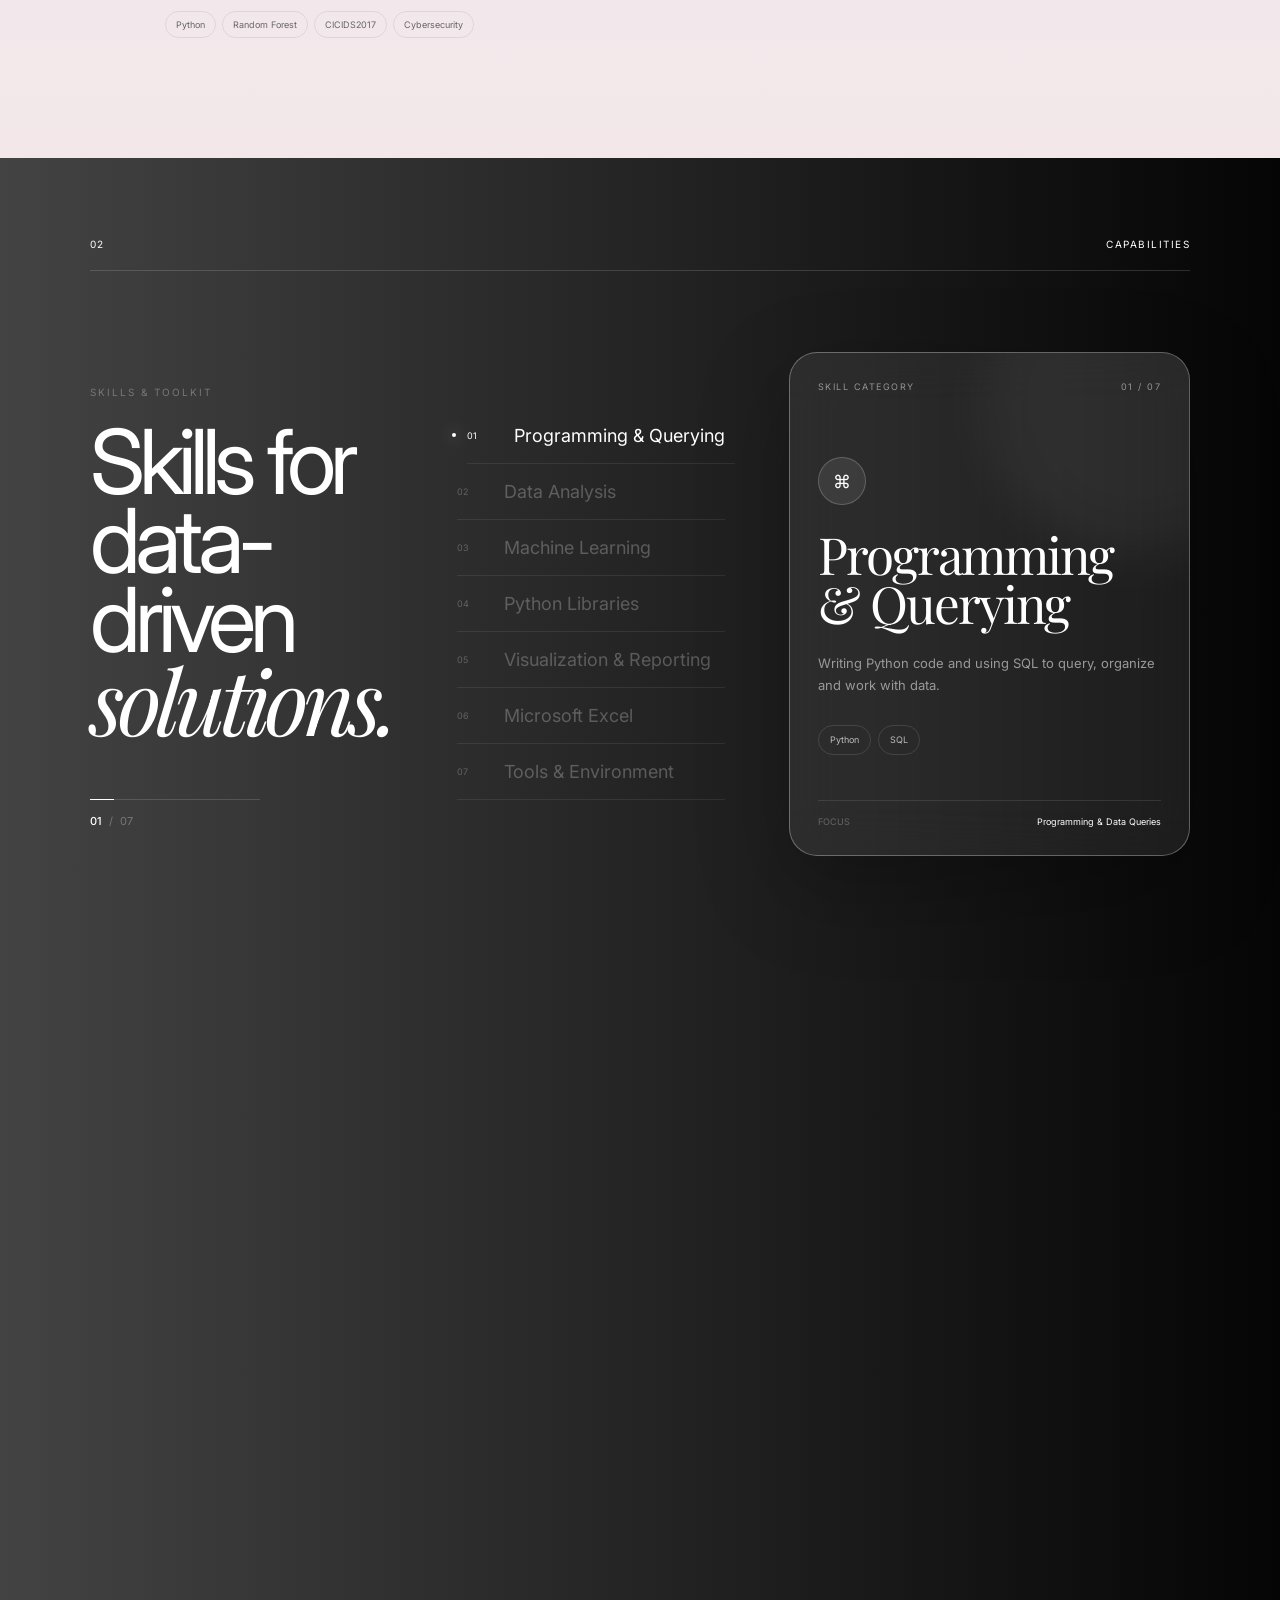
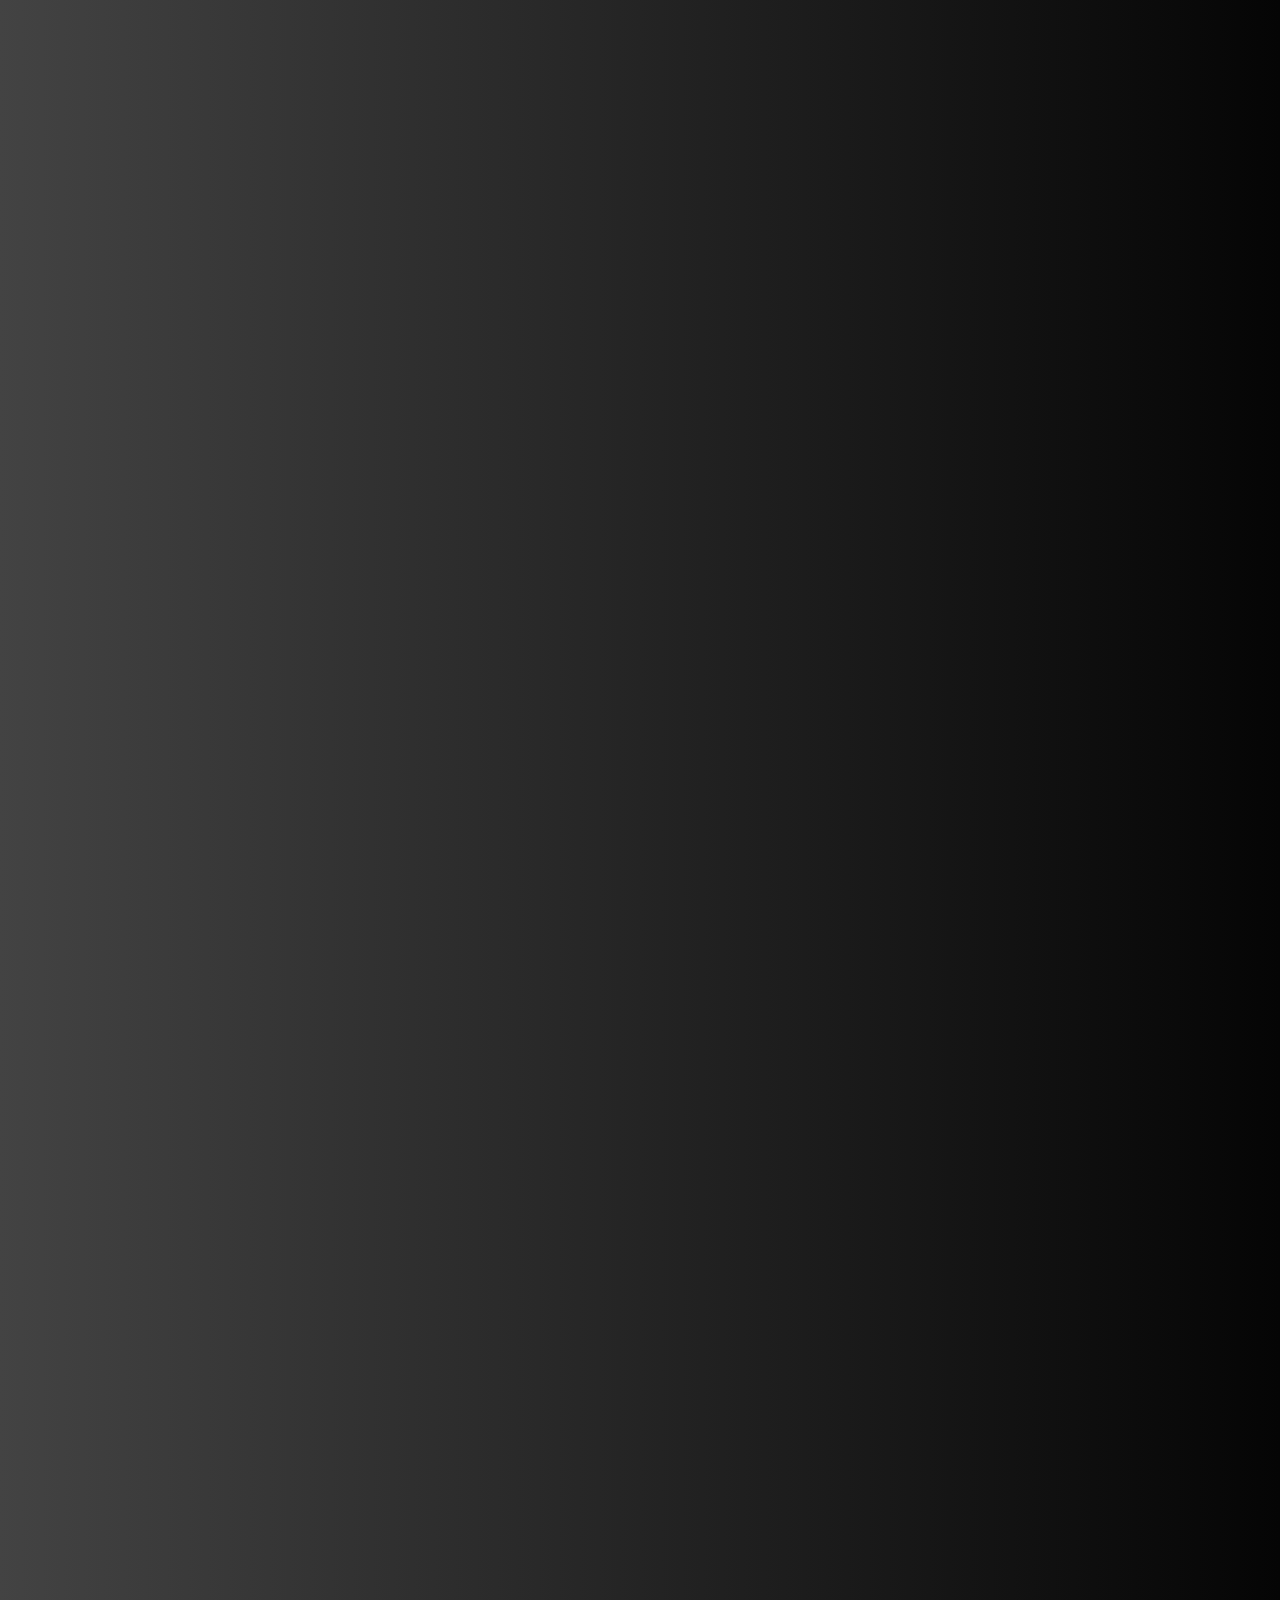
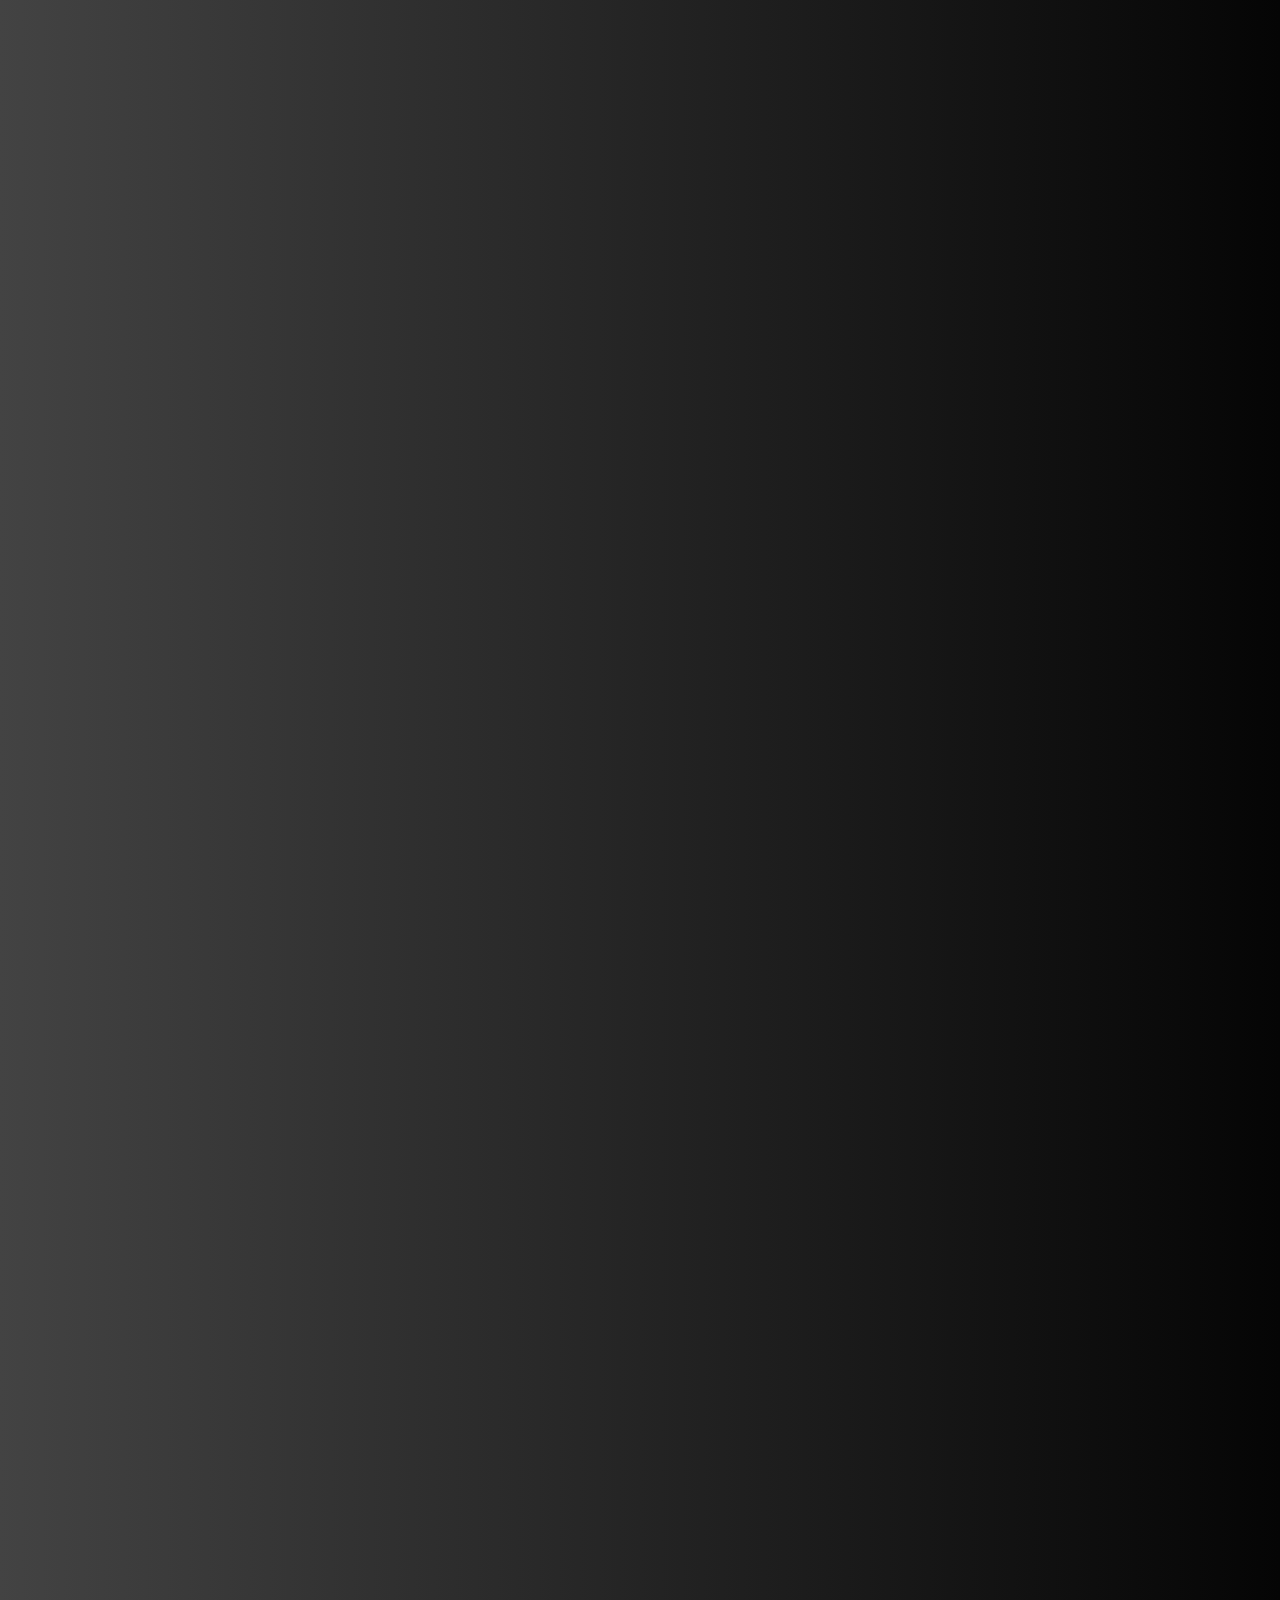
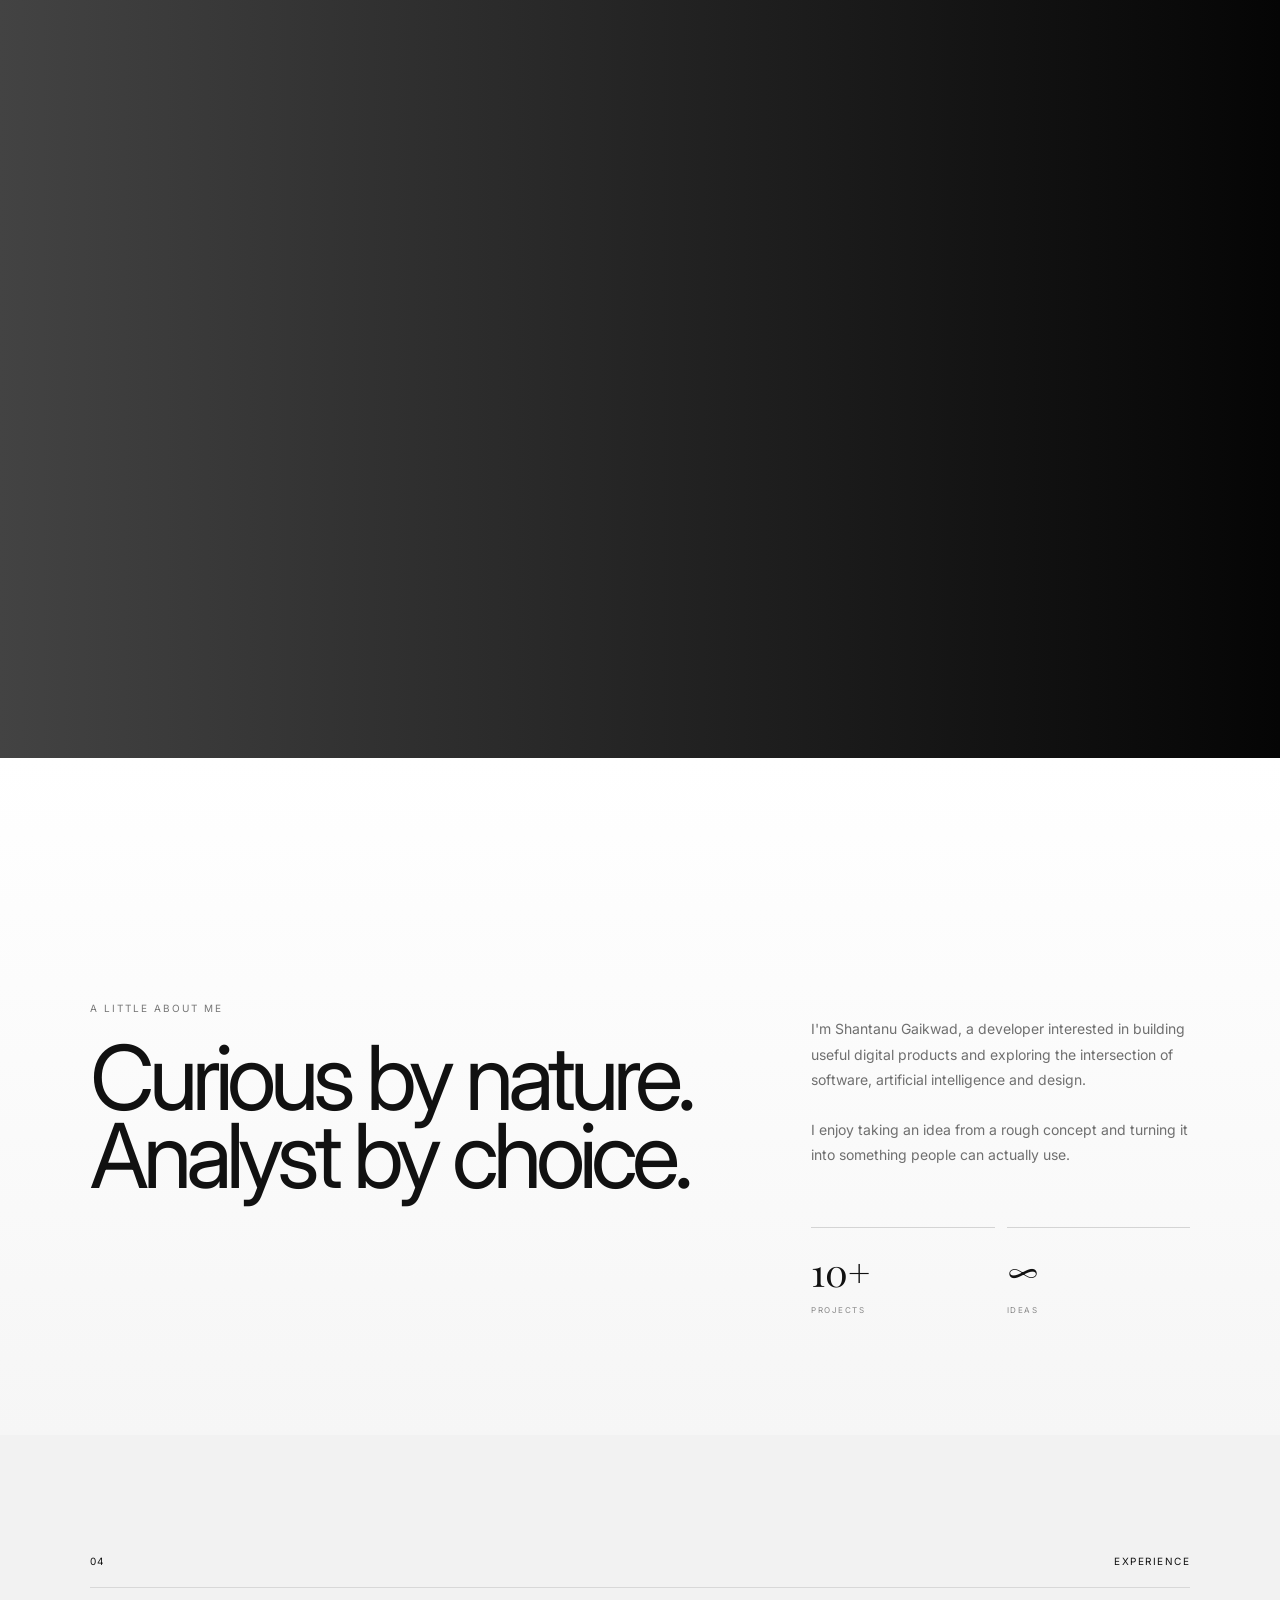
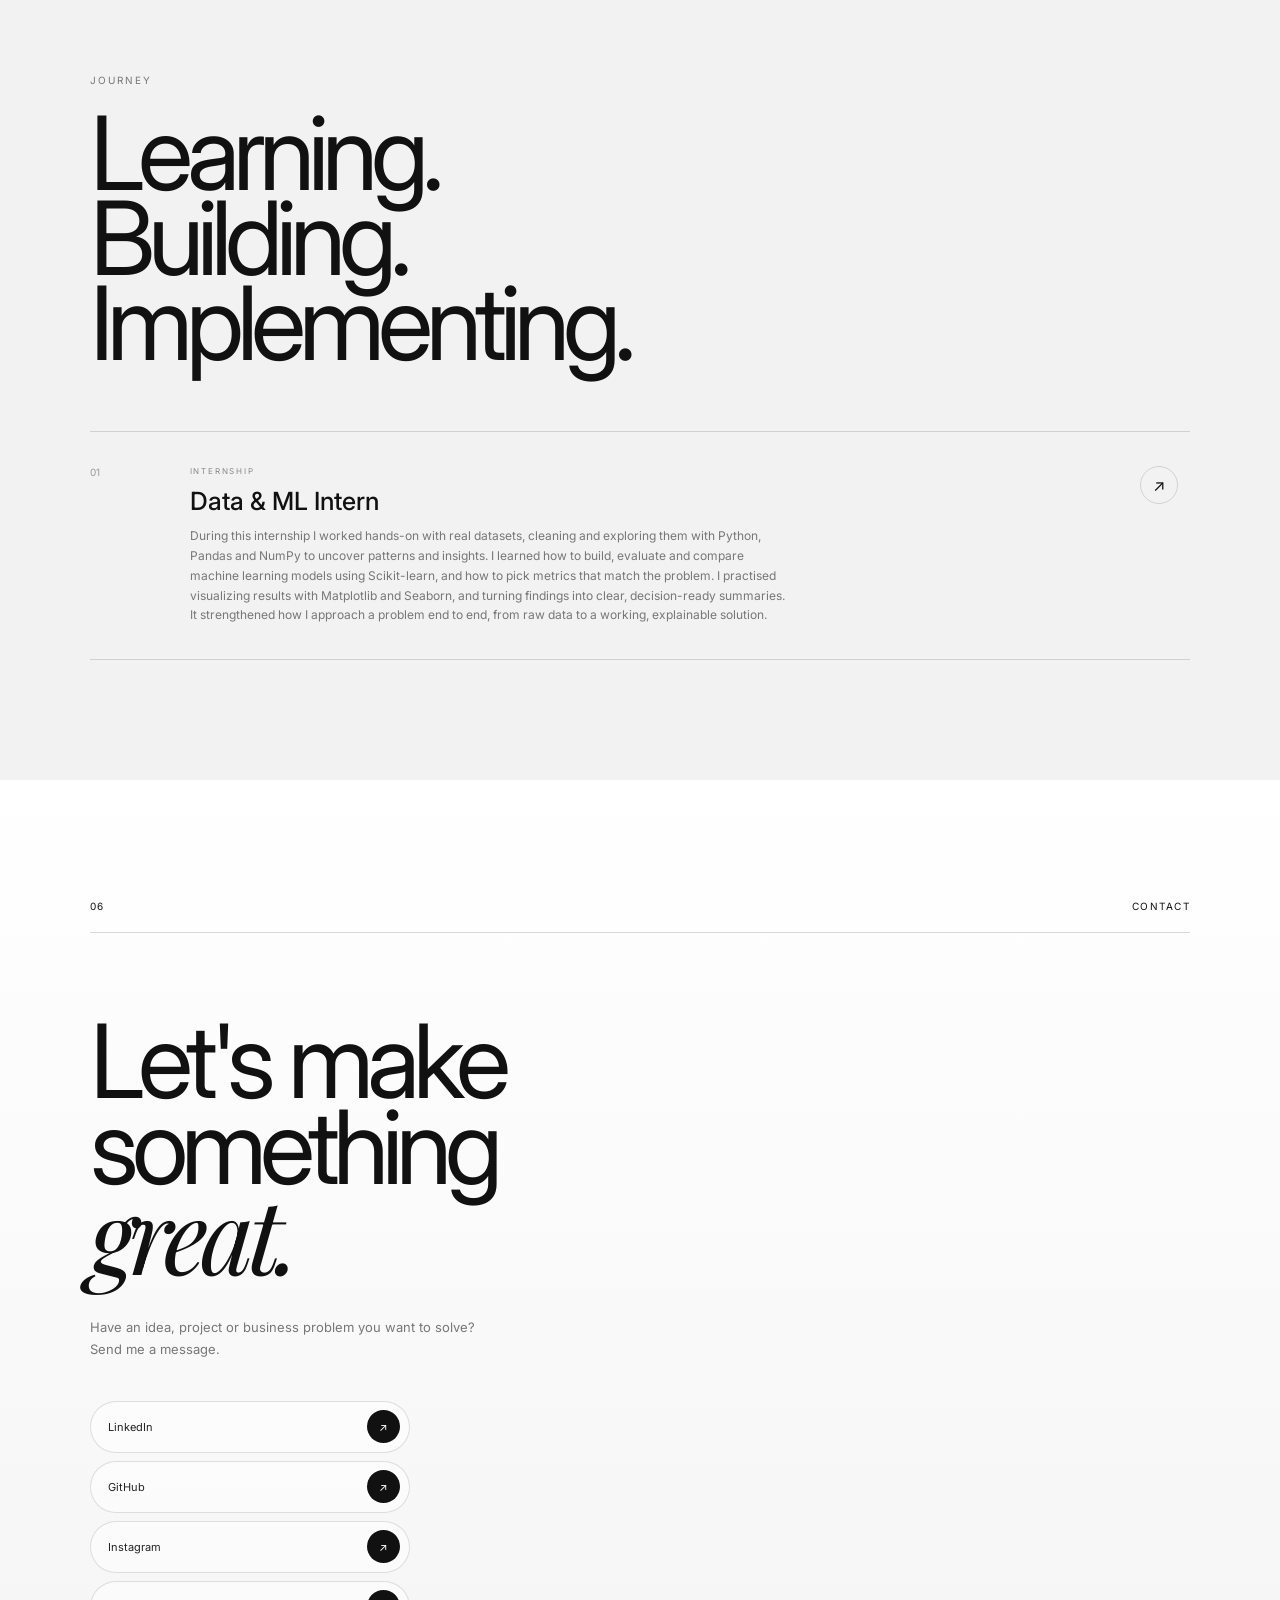
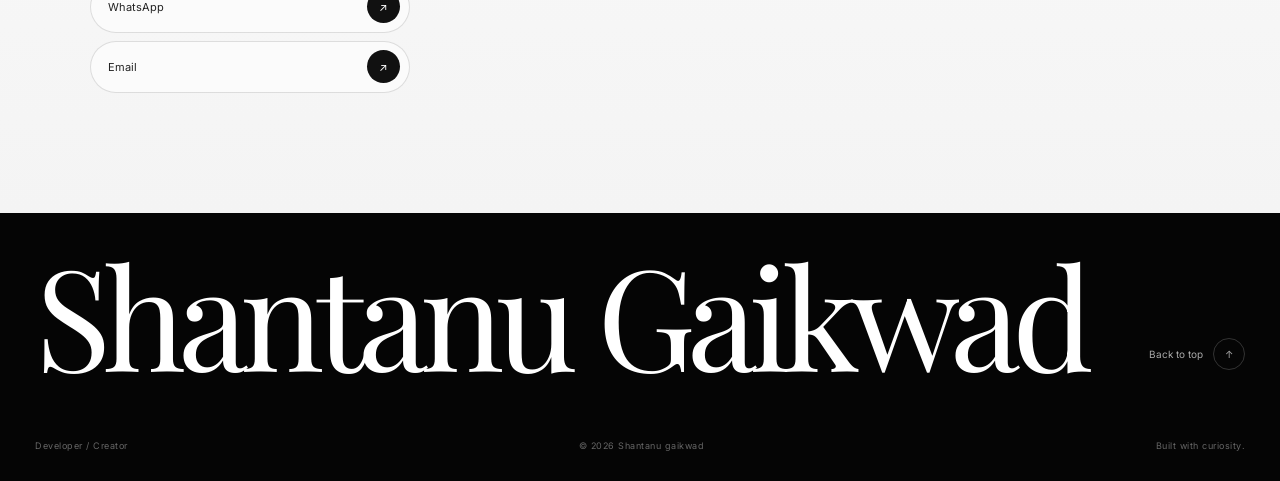
==== commit 346e988c: "change-url2" ====
--- a/index.html
+++ b/index.html
@@ -862,7 +862,7 @@
                             value="false"
                         >
 
-                     <input type="hidden" name="_next" value="https://shantanuportfolio04.netlify.app/thankyou.html">
+                        <input type="hidden" name="_next" value="https://shantanuportfolio04.netlify.app/thankyou.html">
 
 
                         <div class="form-header">
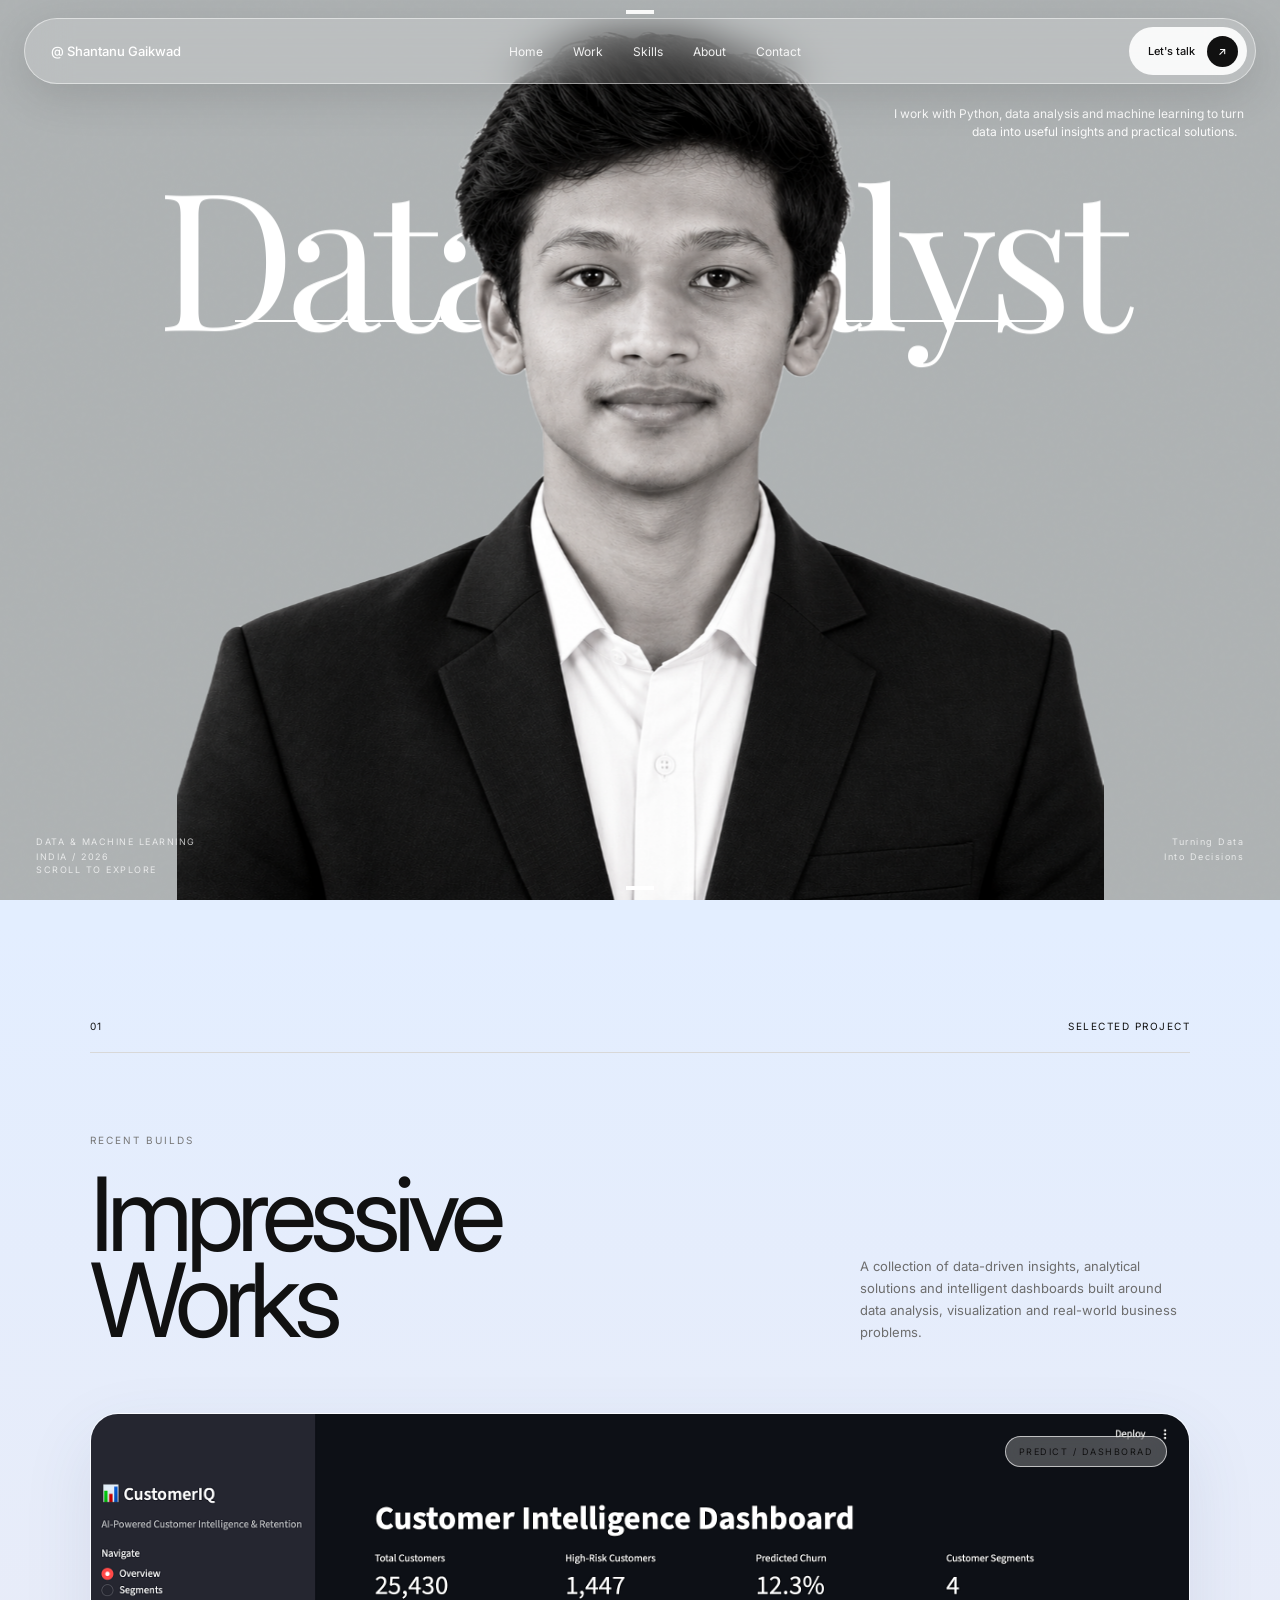
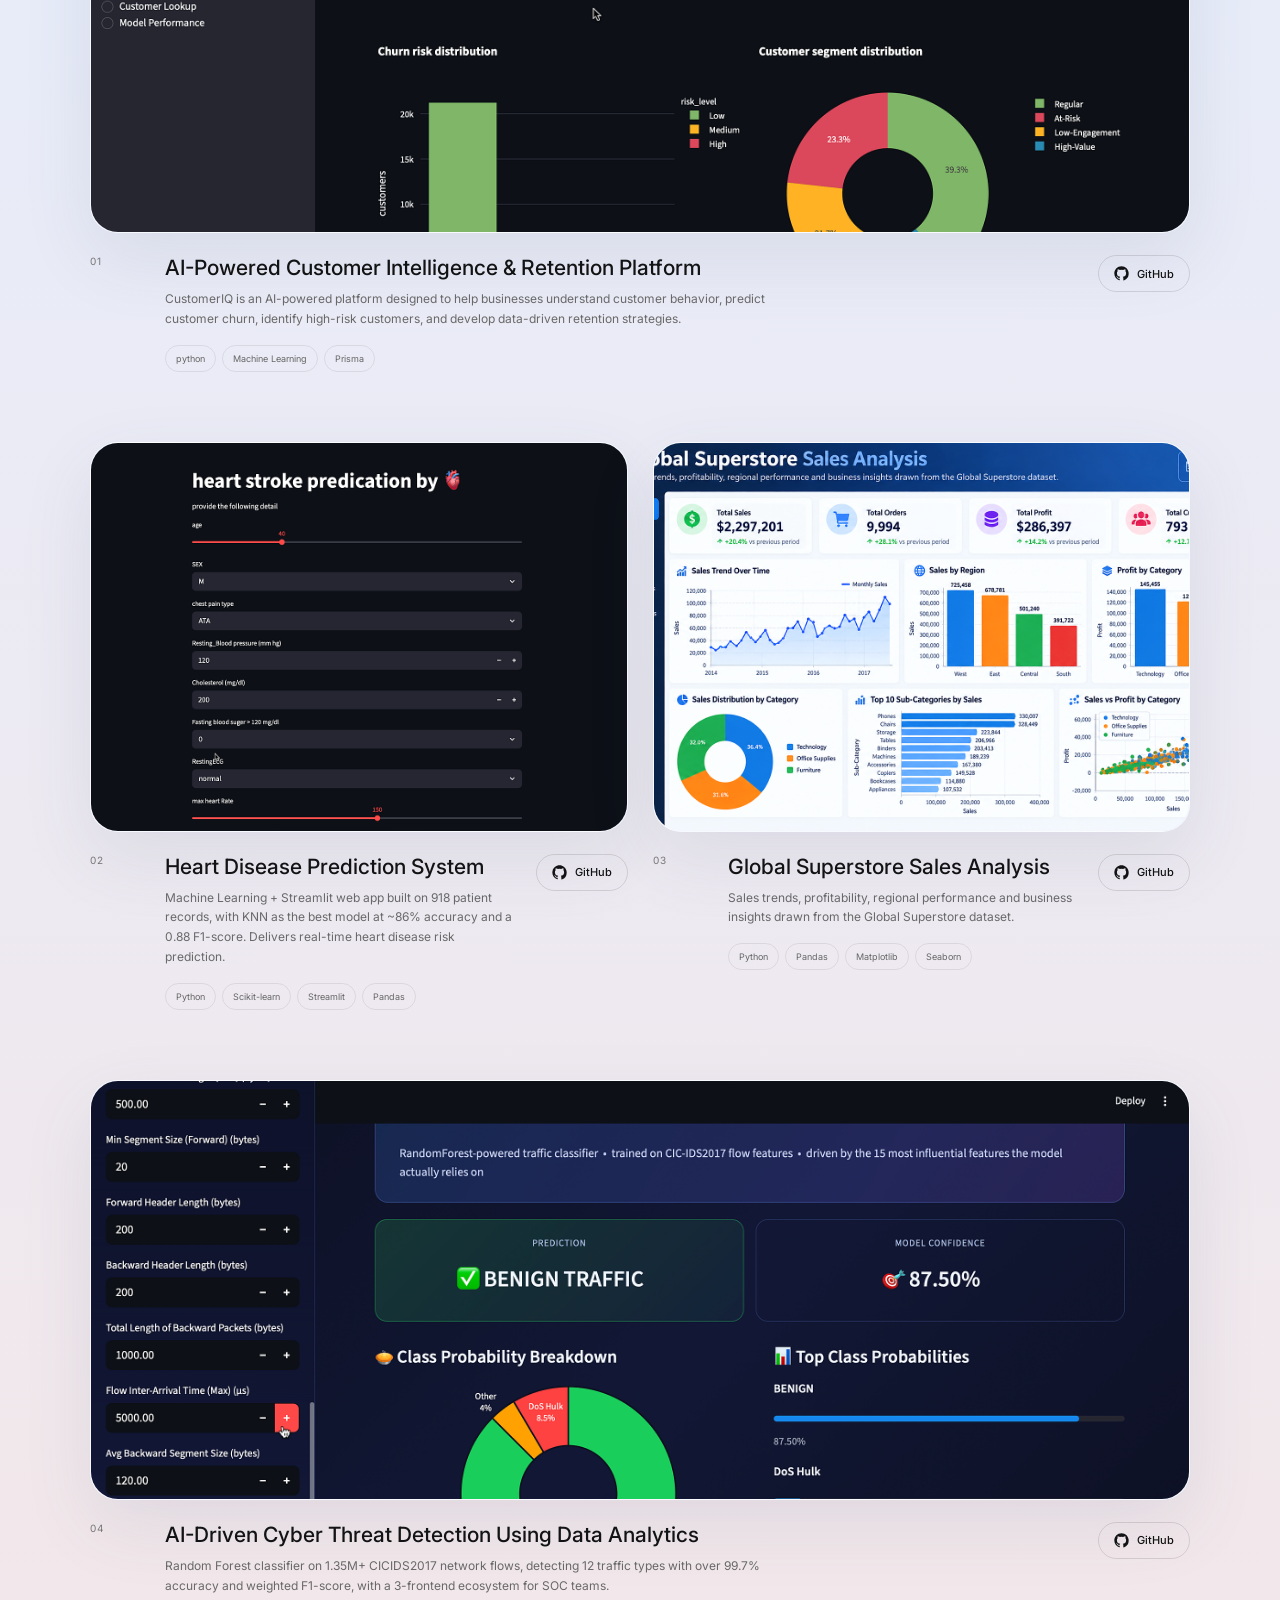
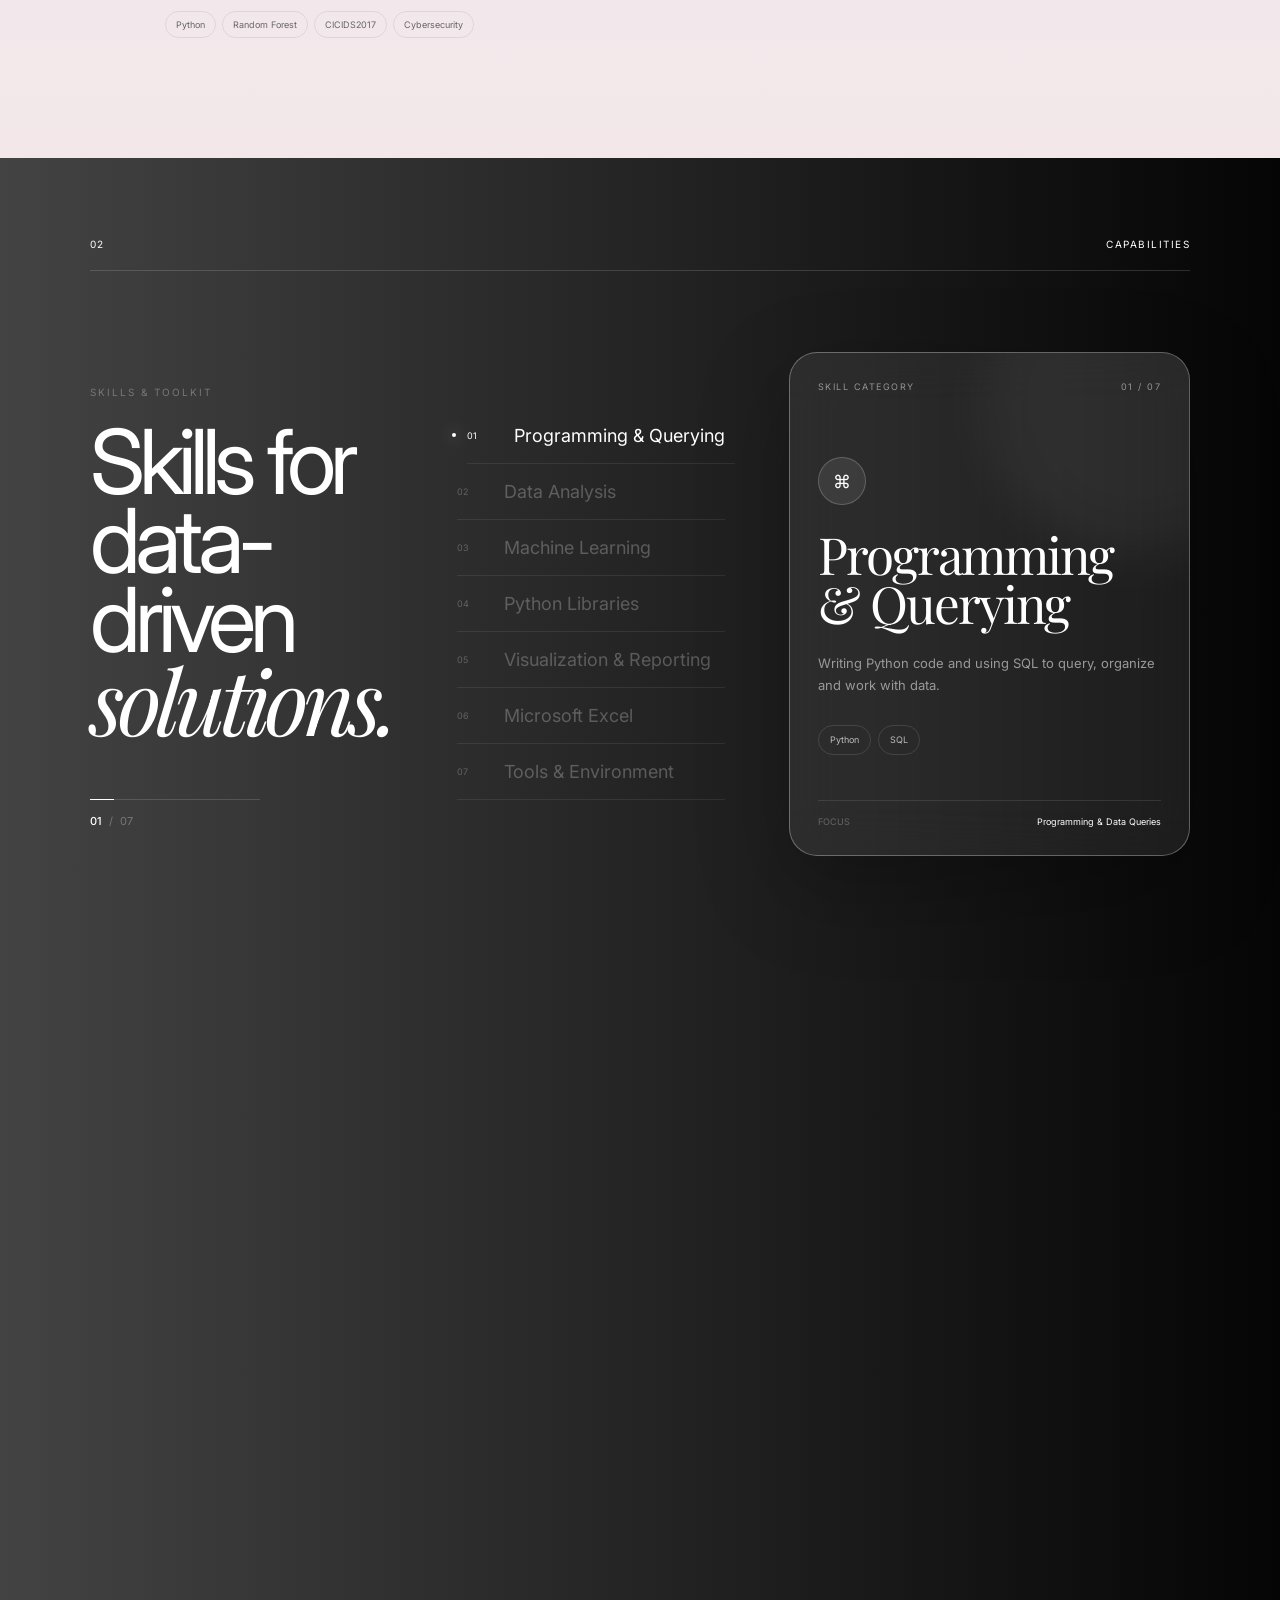
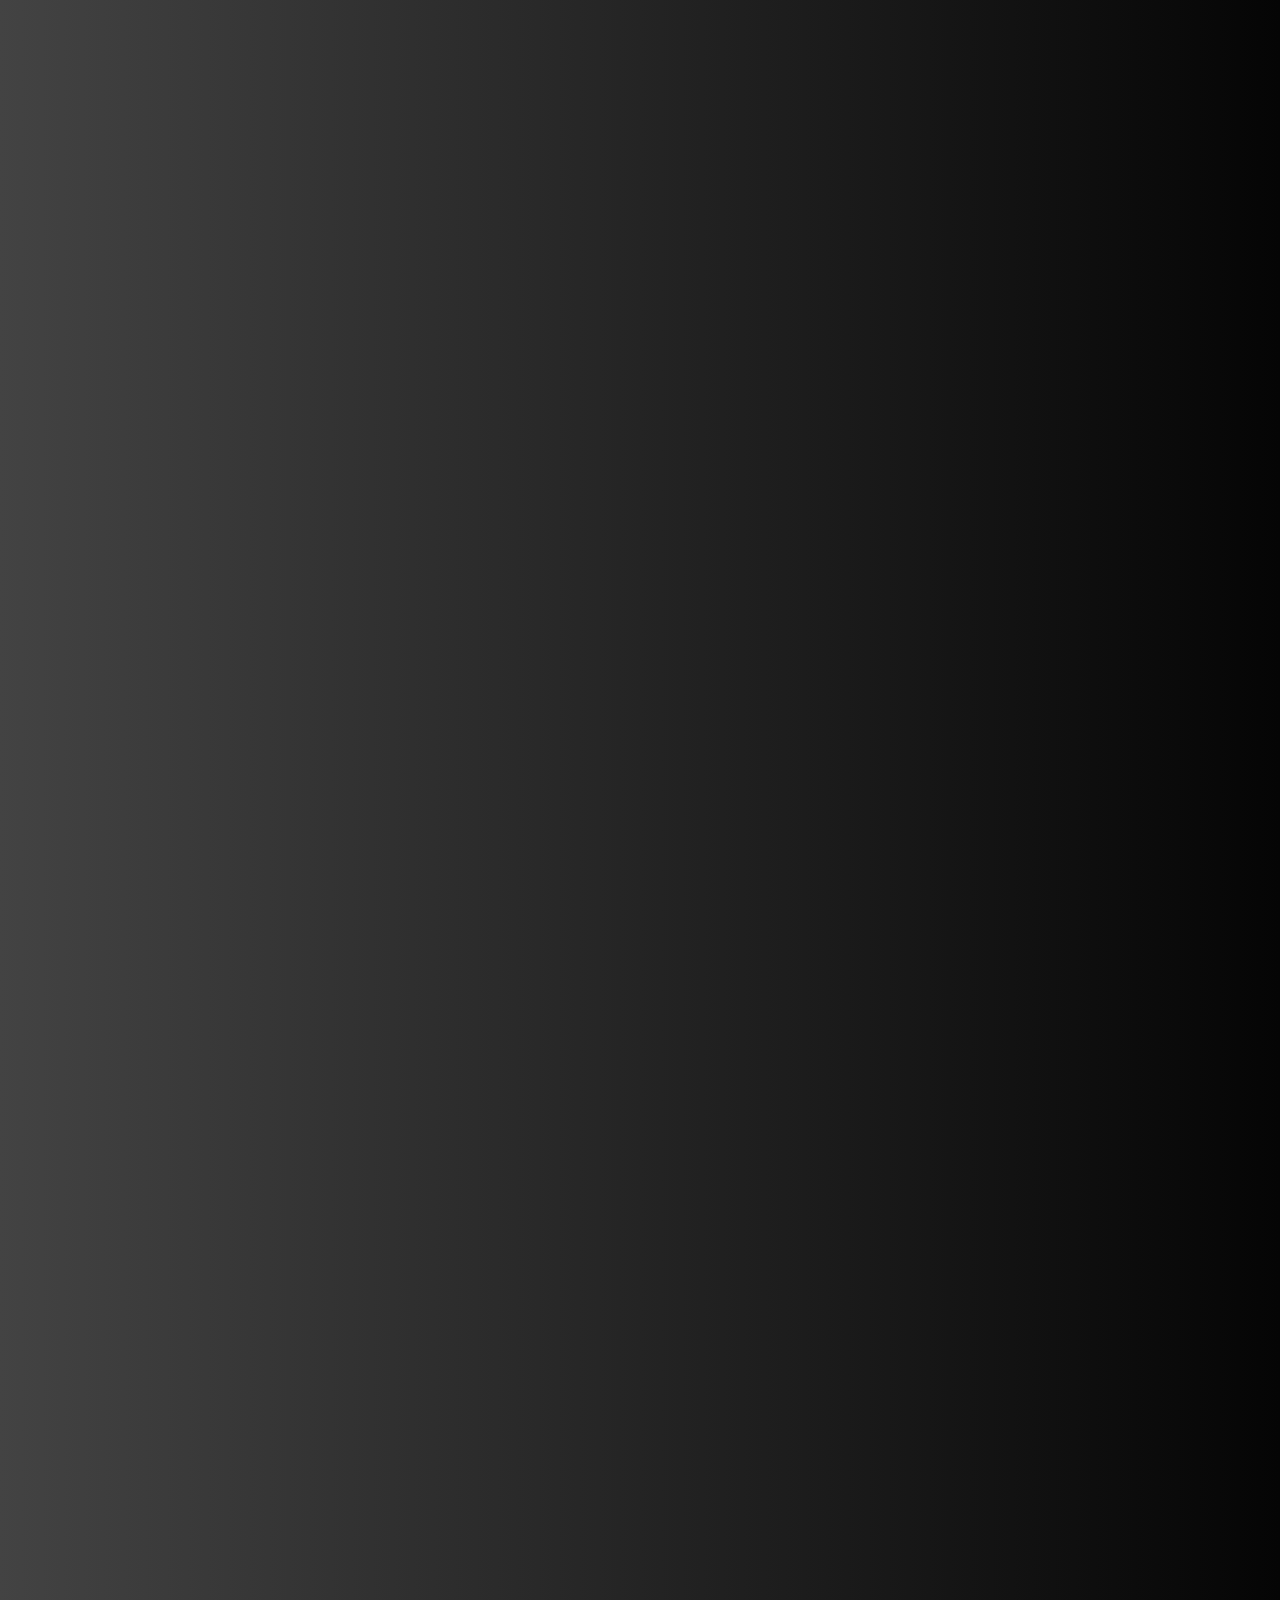
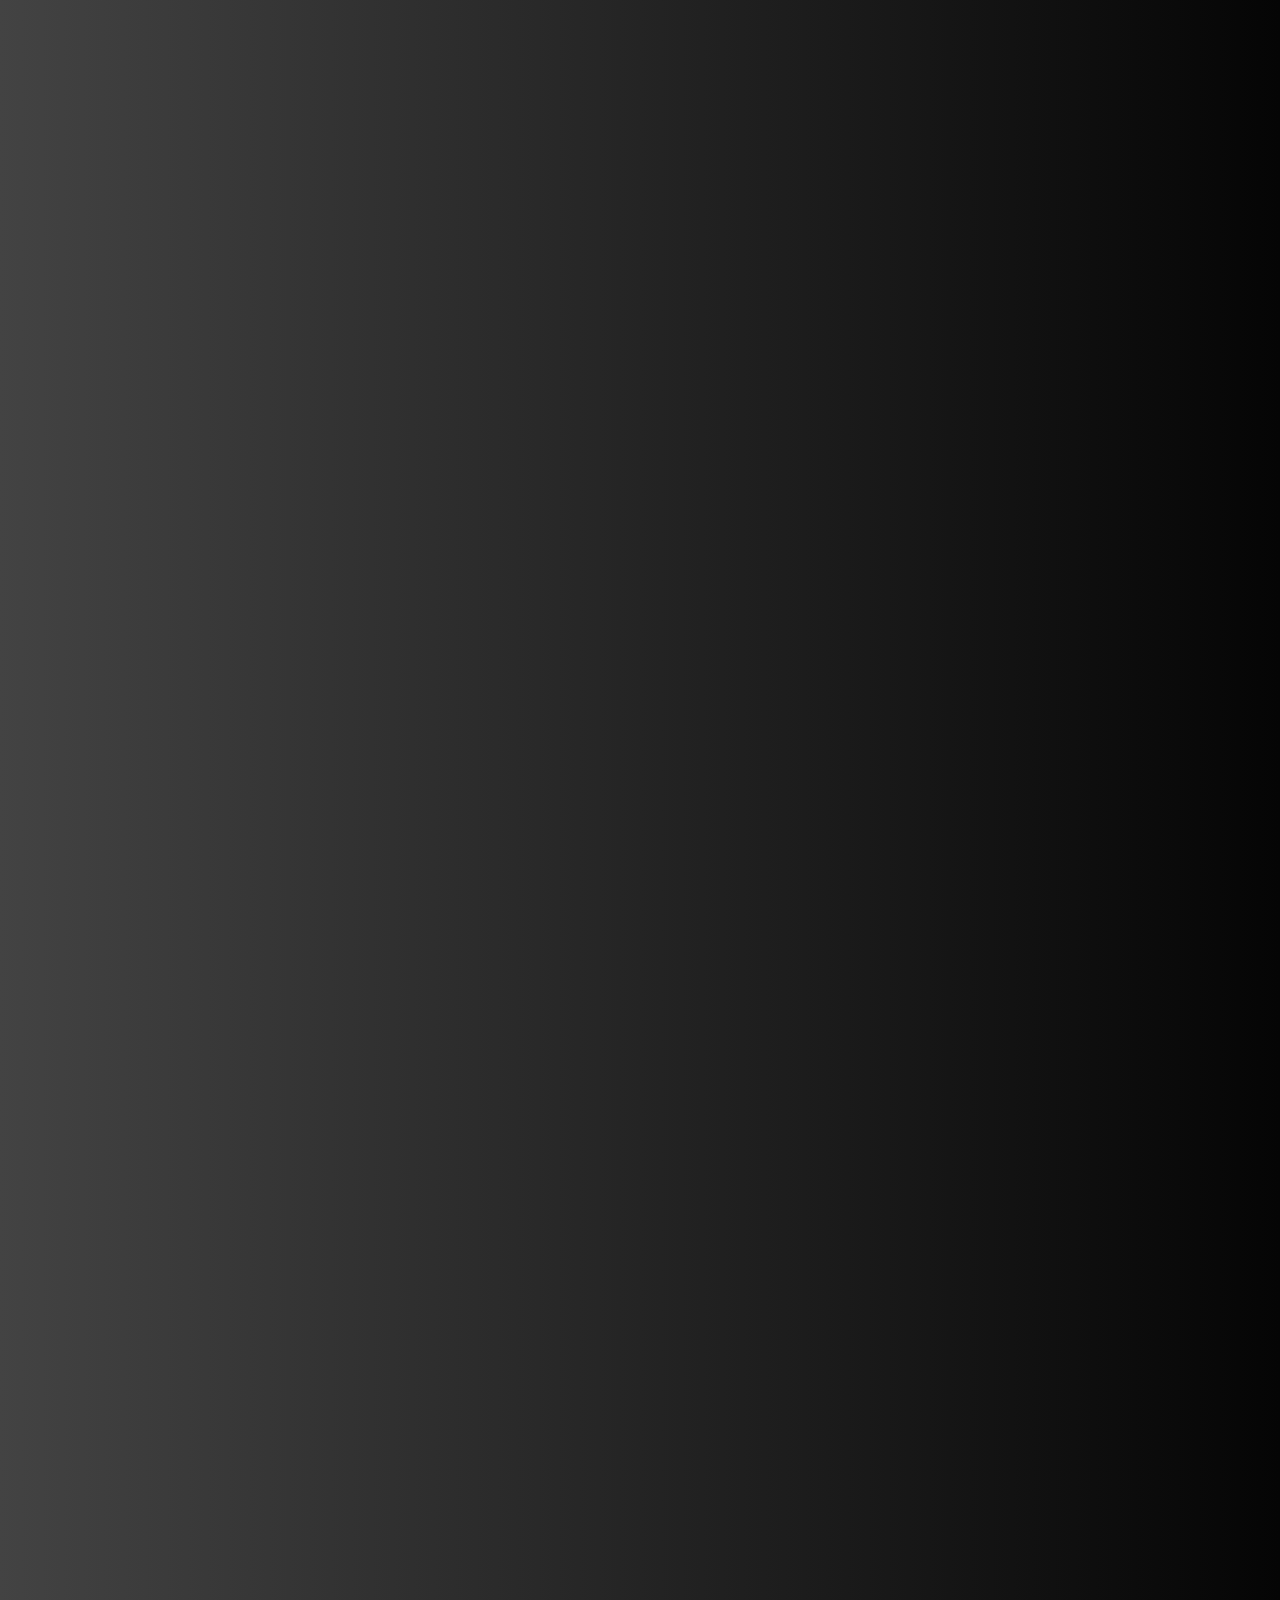
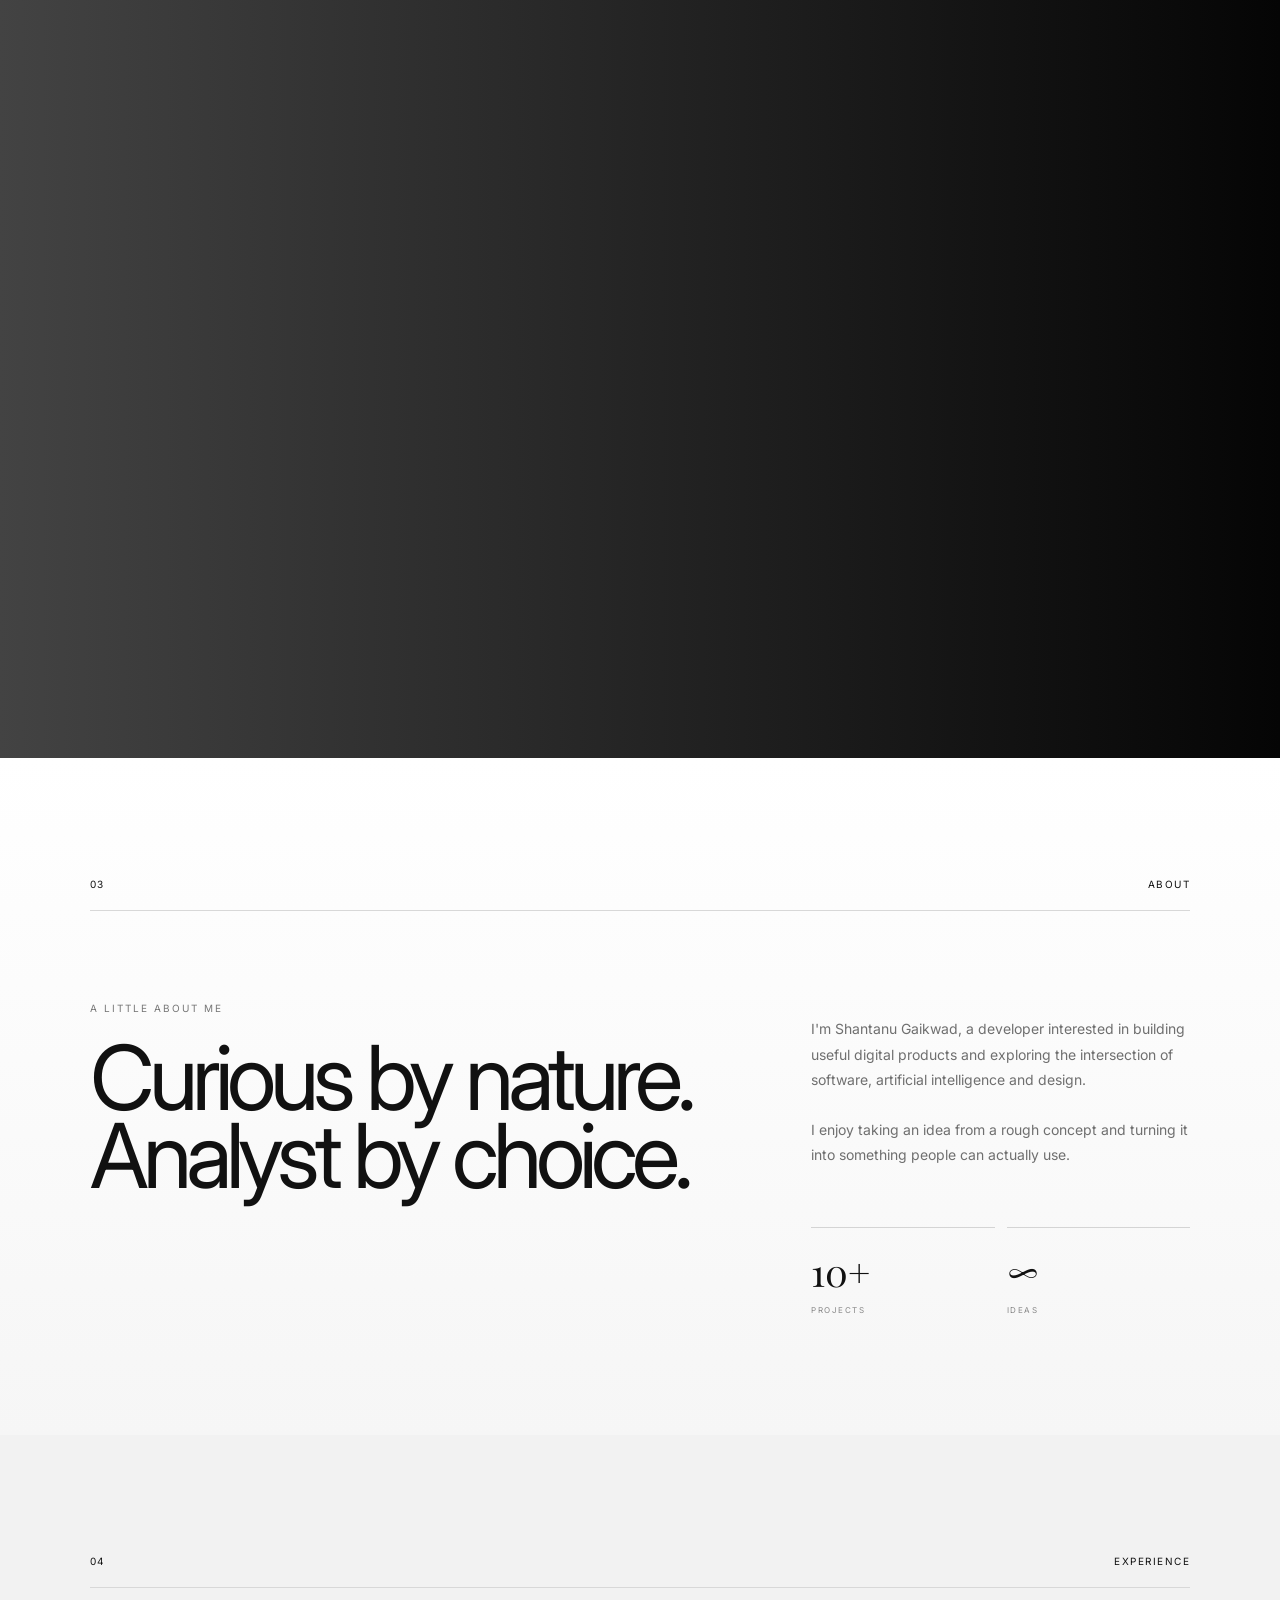
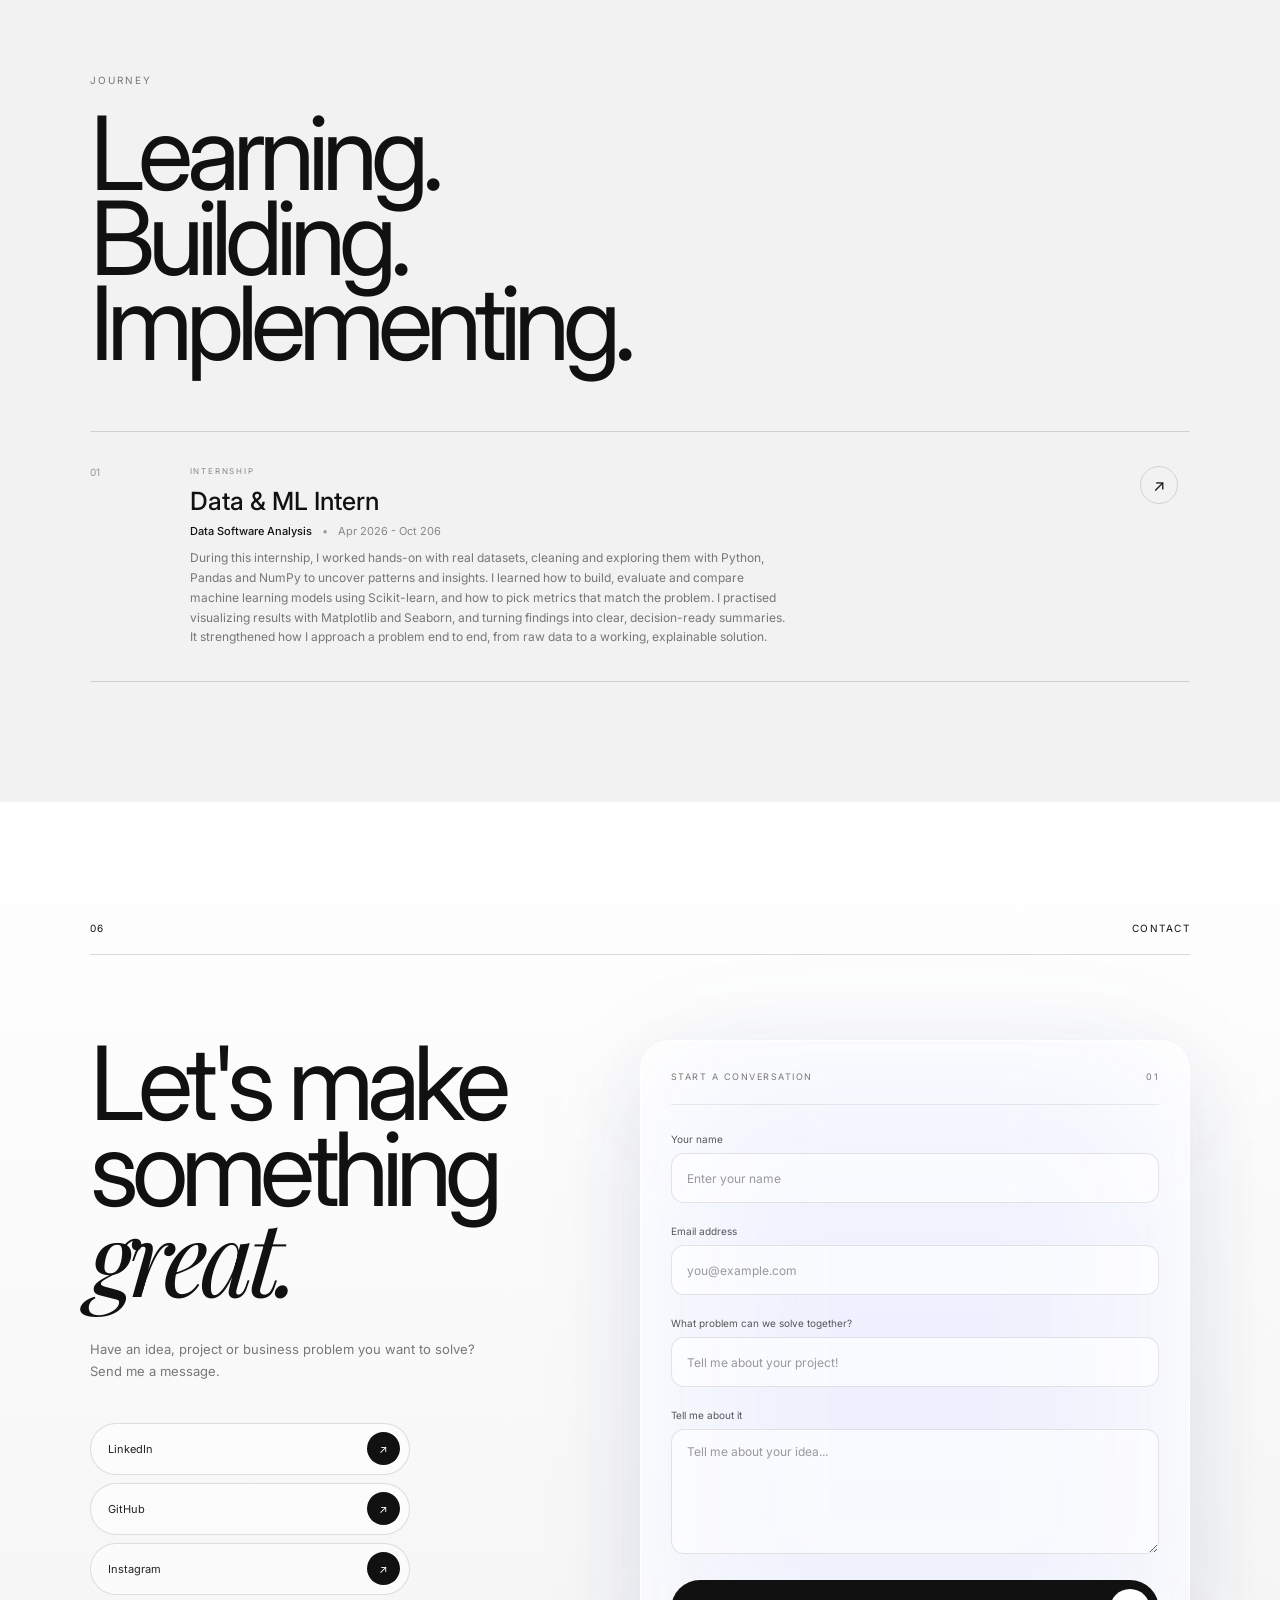
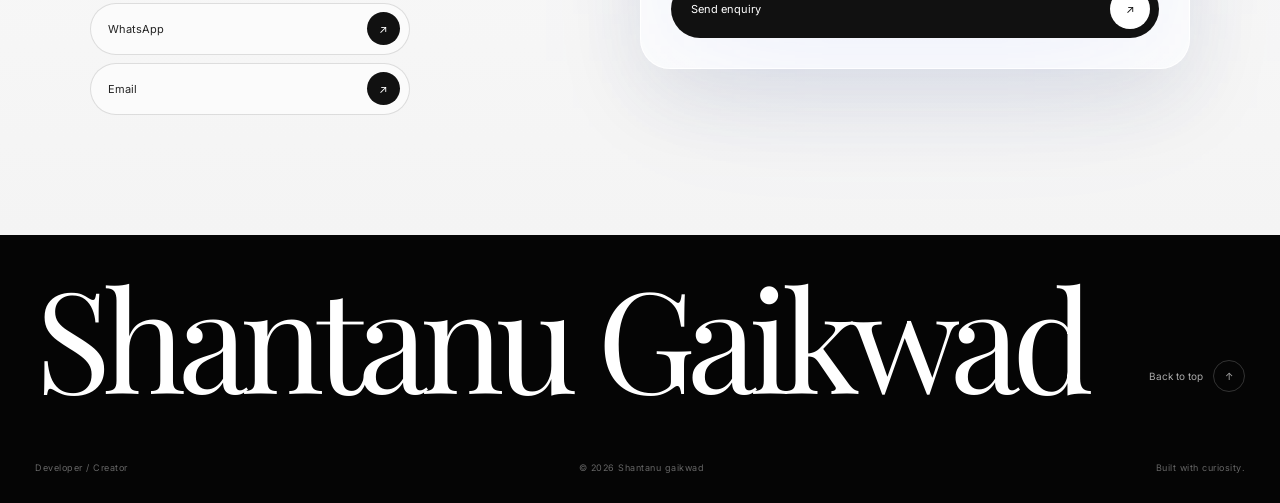
==== commit 1fbf756c: "changeurl#" ====
--- a/index.html
+++ b/index.html
@@ -668,30 +668,37 @@
 
             <div class="experience-list">
 
-                <article class="experience-item reveal-card">
-
-                    <span class="experience-number">01</span>
-
-                    <div>
-                        <span class="experience-type">INTERNSHIP</span>
-                        <h3>Data &amp; ML Intern</h3>
-                        <p>
-                            During this internship I worked hands-on with real datasets, cleaning and
-                            exploring them with Python, Pandas and NumPy to uncover patterns and insights.
-                            I learned how to build, evaluate and compare machine learning models using
-                            Scikit-learn, and how to pick metrics that match the problem. I practised
-                            visualizing results with Matplotlib and Seaborn, and turning findings into
-                            clear, decision-ready summaries. It strengthened how I approach a problem end
-                            to end, from raw data to a working, explainable solution.
-                        </p>
-                    </div>
-
-                    <span class="experience-arrow">↗</span>
-
-                </article>
-
-            </div>
-
+    <article class="experience-item reveal-card">
+
+        <span class="experience-number">01</span>
+
+        <div>
+            <span class="experience-type">INTERNSHIP</span>
+
+            <h3>Data &amp; ML Intern</h3>
+
+            <div class="experience-meta">
+                <span class="experience-company">Data Software Analysis</span>
+                <span class="experience-divider">•</span>
+                <span class="experience-duration"> Apr 2026 - Oct 206</span>
+            </div>
+
+            <p>
+                During this internship, I worked hands-on with real datasets, cleaning and
+                exploring them with Python, Pandas and NumPy to uncover patterns and insights.
+                I learned how to build, evaluate and compare machine learning models using
+                Scikit-learn, and how to pick metrics that match the problem. I practised
+                visualizing results with Matplotlib and Seaborn, and turning findings into
+                clear, decision-ready summaries. It strengthened how I approach a problem end
+                to end, from raw data to a working, explainable solution.
+            </p>
+        </div>
+
+        <span class="experience-arrow">↗</span>
+
+    </article>
+
+</div>
         </section>
 
 
--- a/style.css
+++ b/style.css
@@ -2068,7 +2068,30 @@
     font-size: 8px;
     letter-spacing: 1.5px;
 }
-
+/* Experience Company & Duration */
+
+.experience-meta {
+    display: flex;
+    align-items: center;
+    flex-wrap: wrap;
+    gap: 10px;
+    margin-top: 8px;
+    font-size: 11px;
+}
+
+.experience-company {
+    color: #111111;
+    font-weight: 500;
+}
+
+.experience-divider {
+    color: #999999;
+}
+
+.experience-duration {
+    color: #888888;
+    font-weight: 400;
+}
 
 
 /* ==================================================
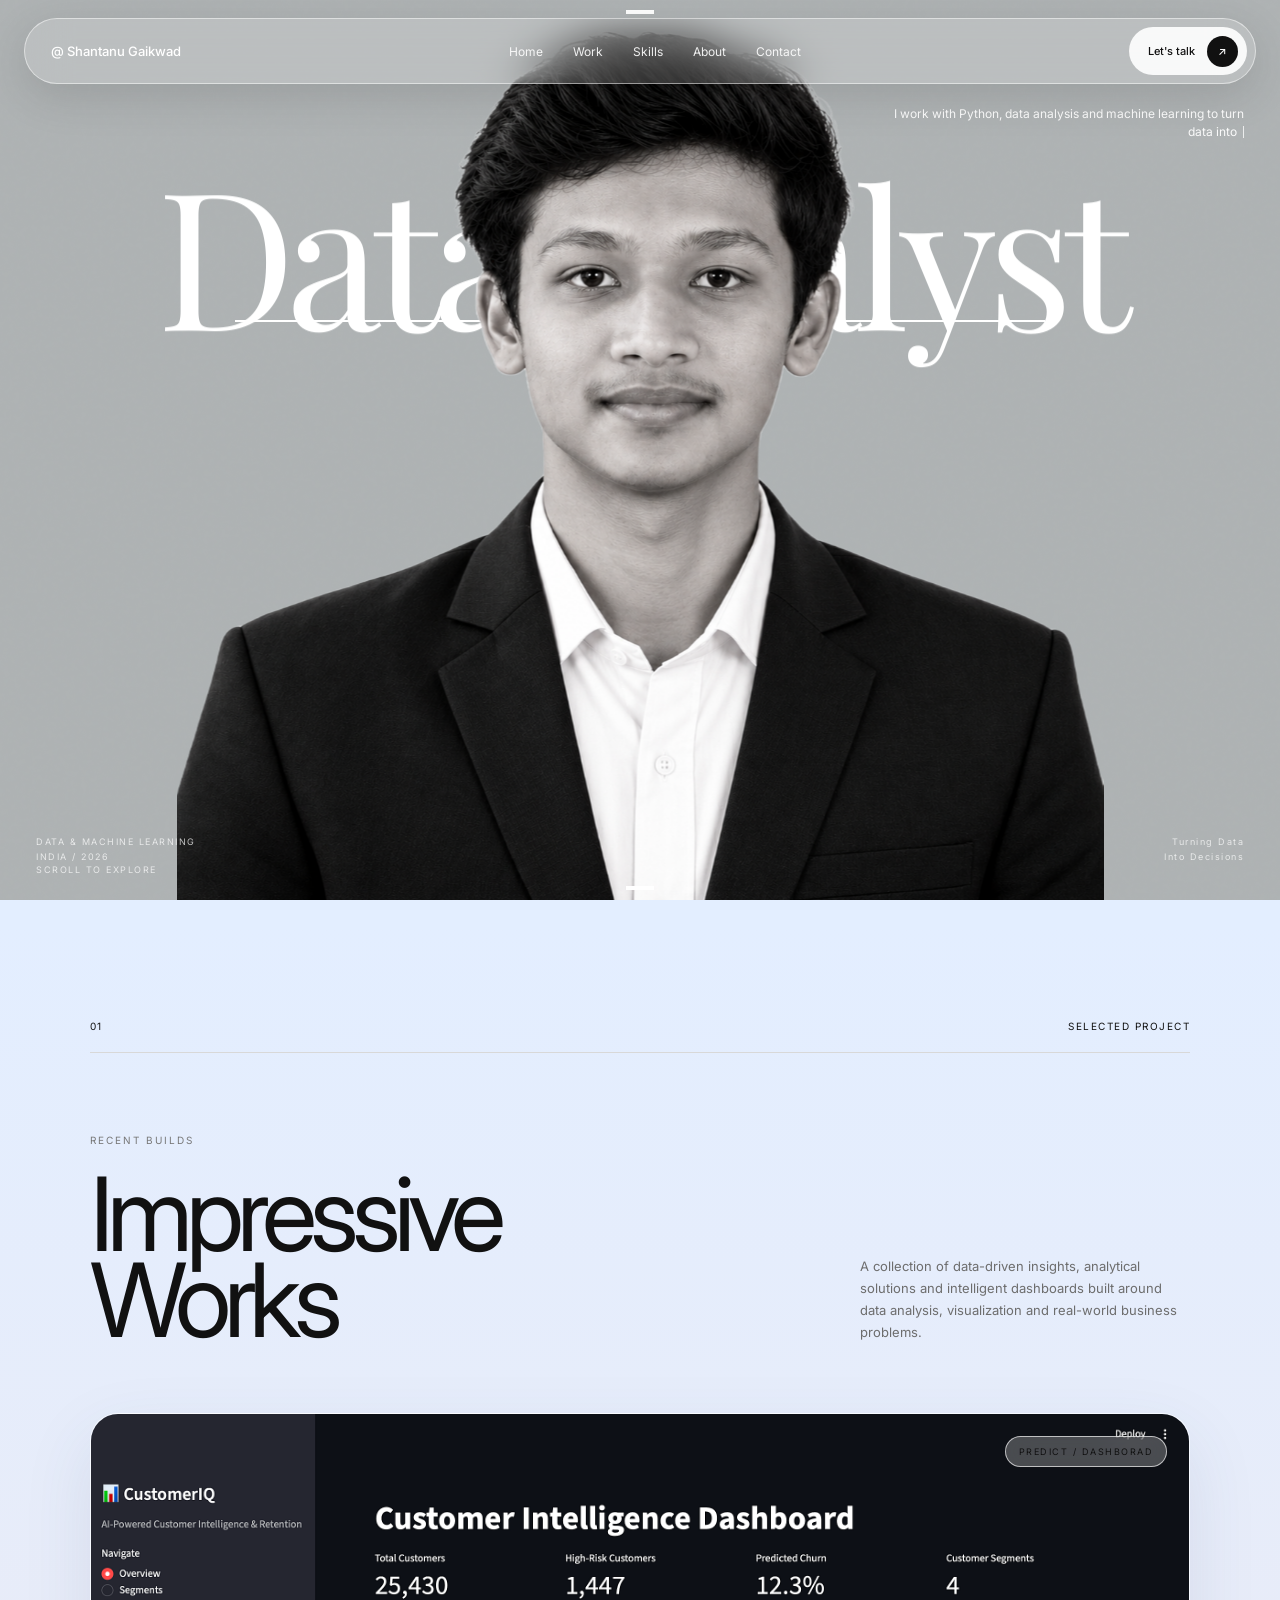
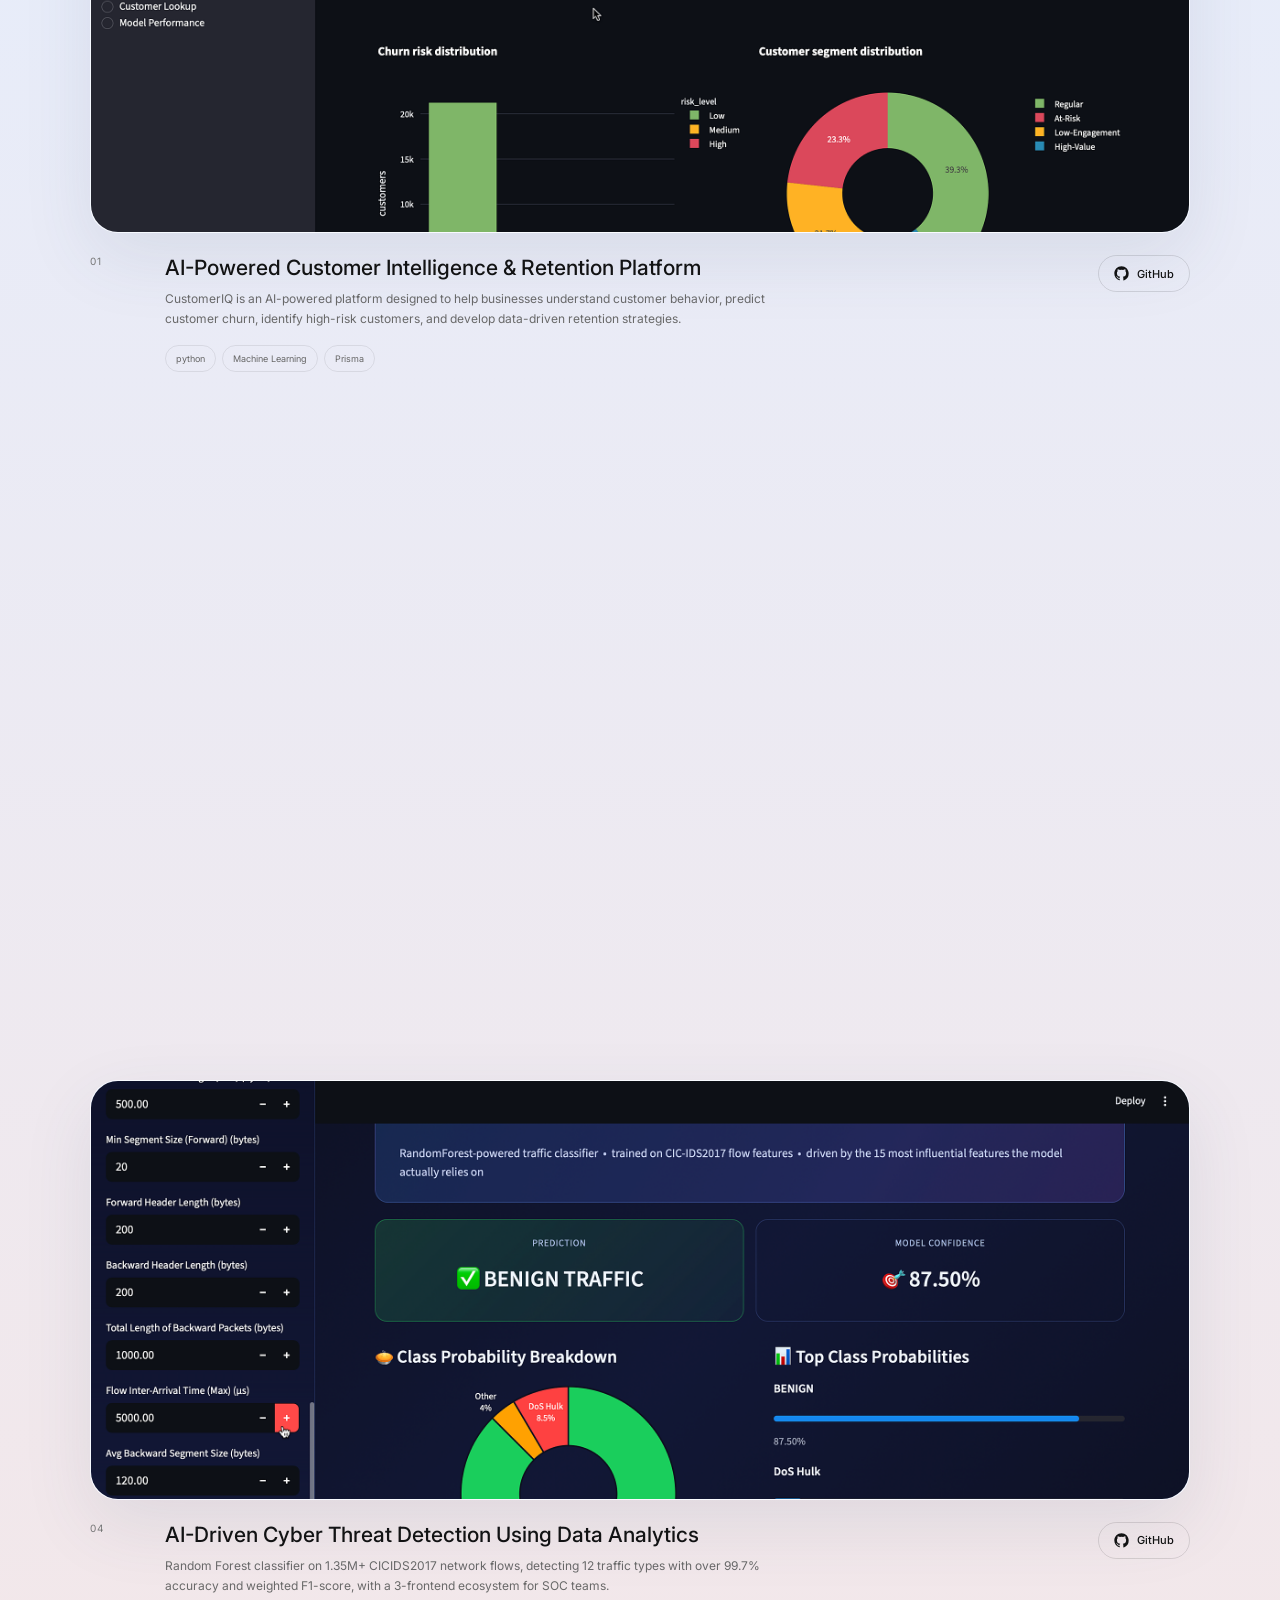
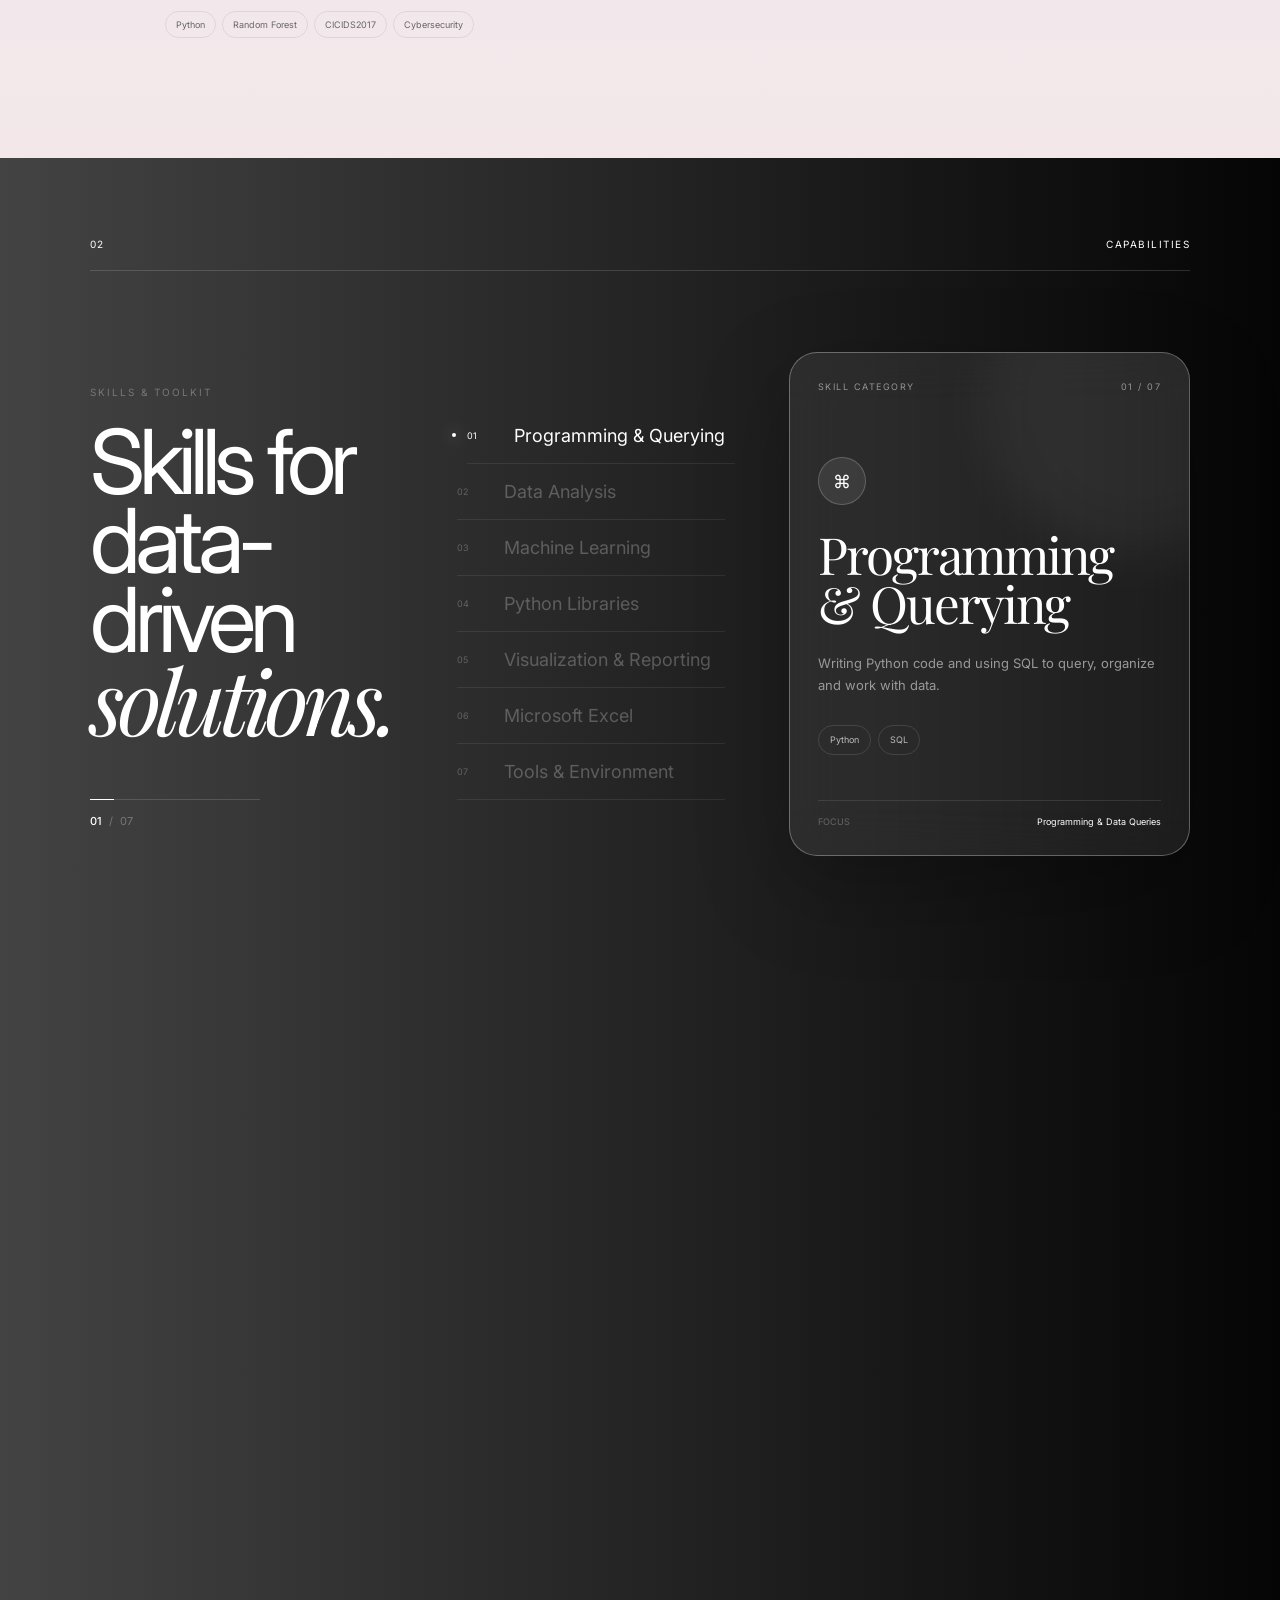
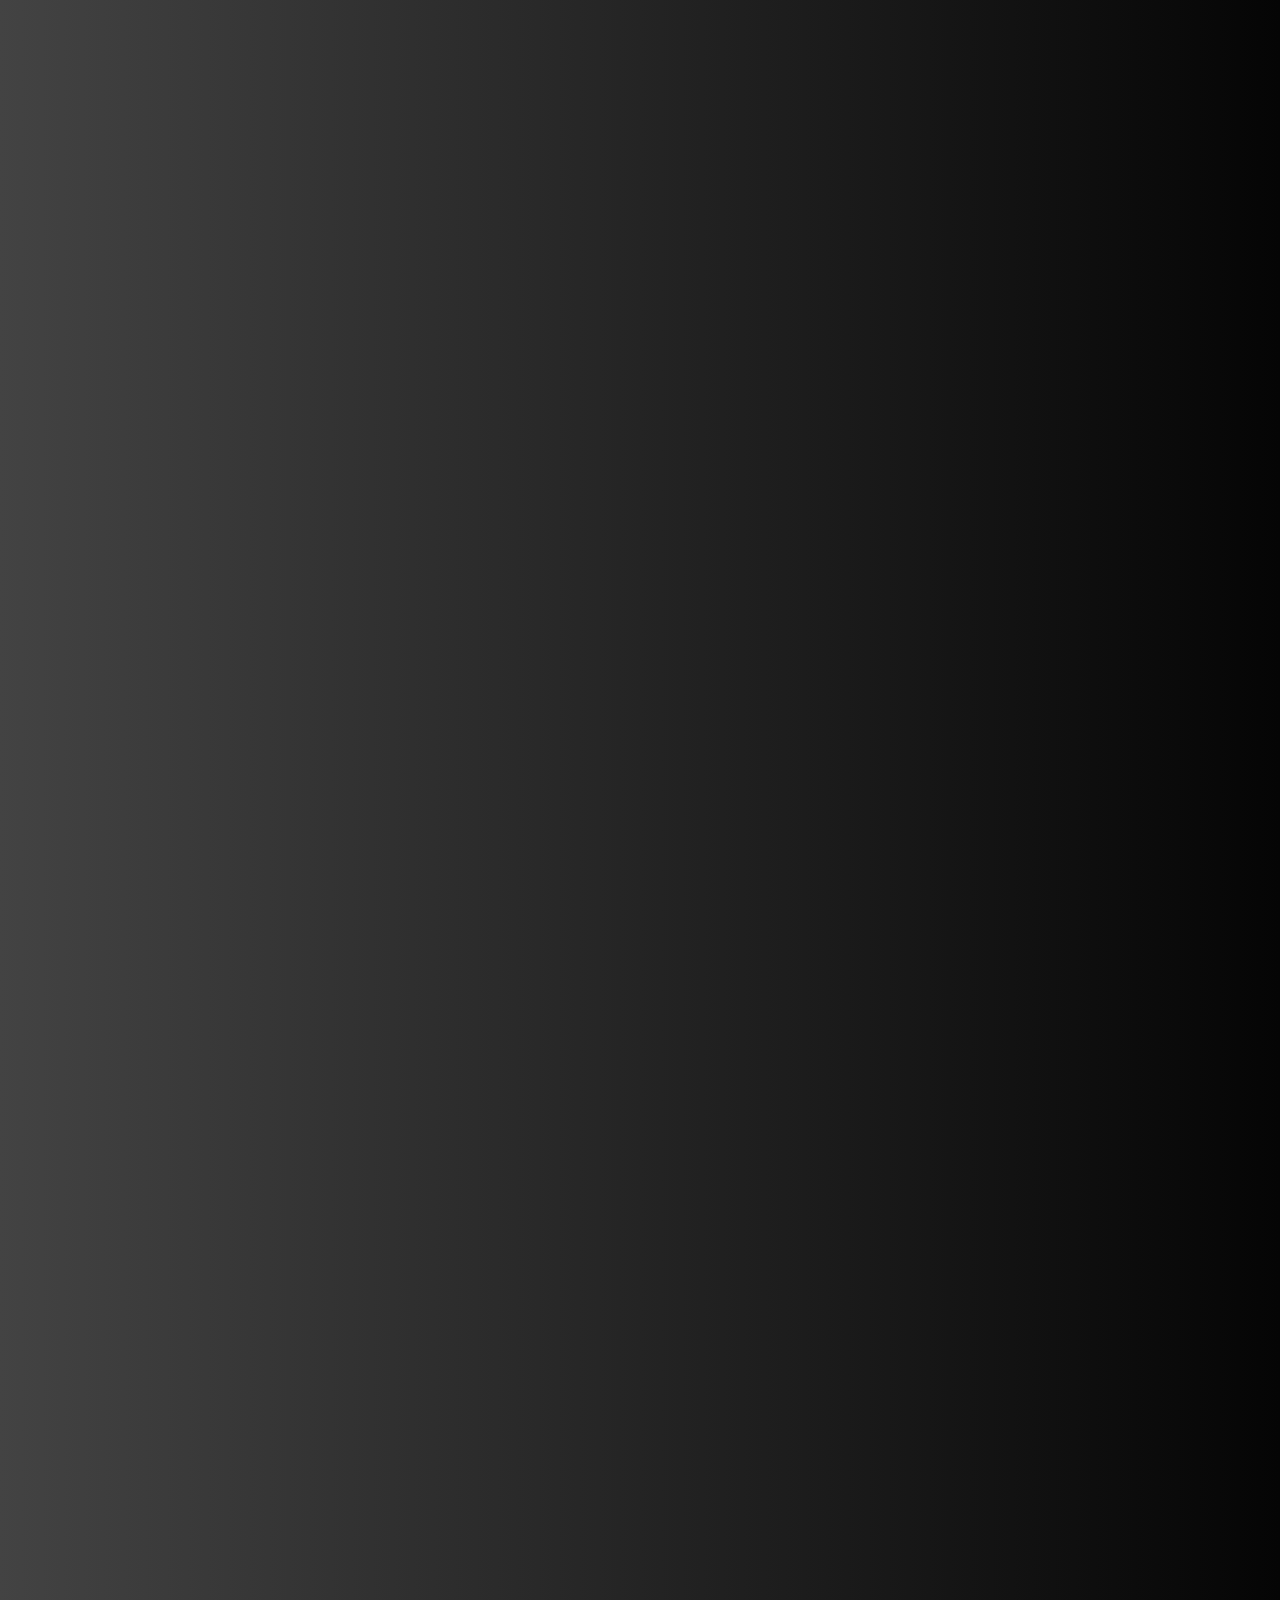
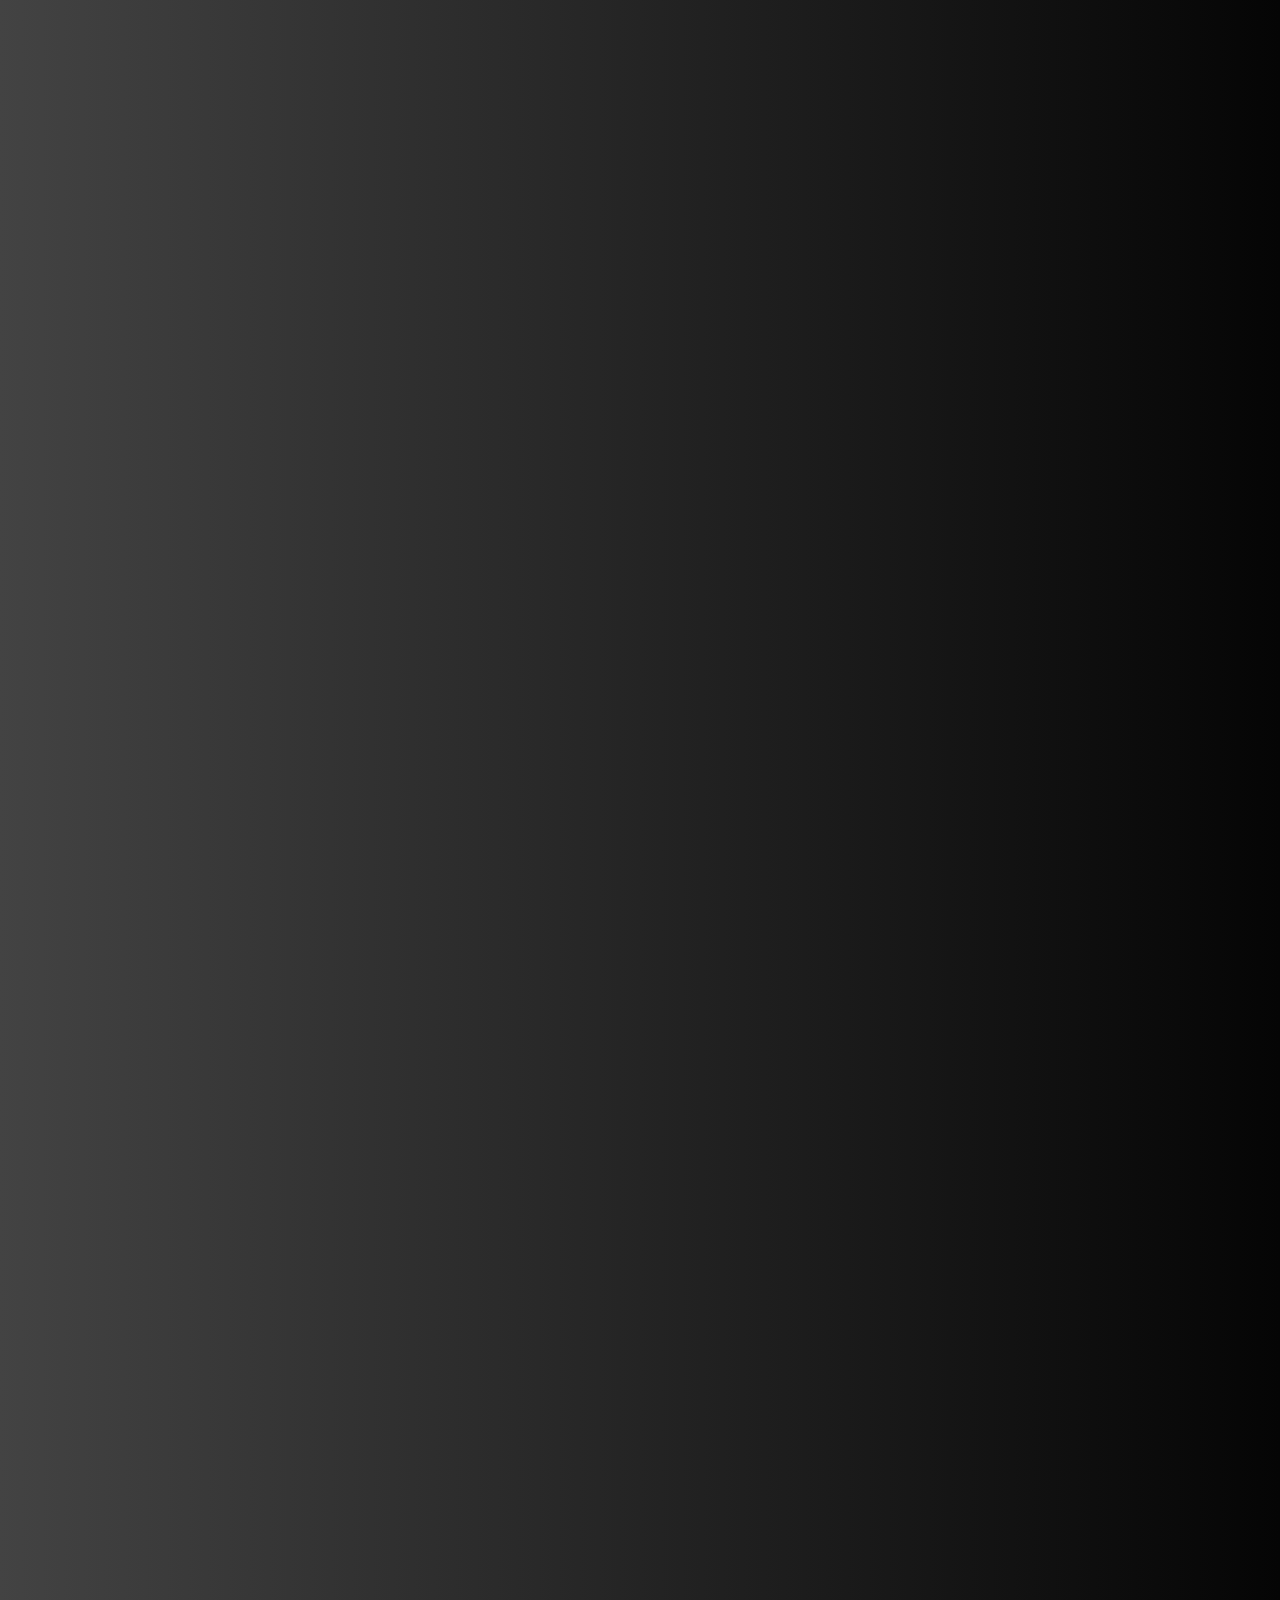
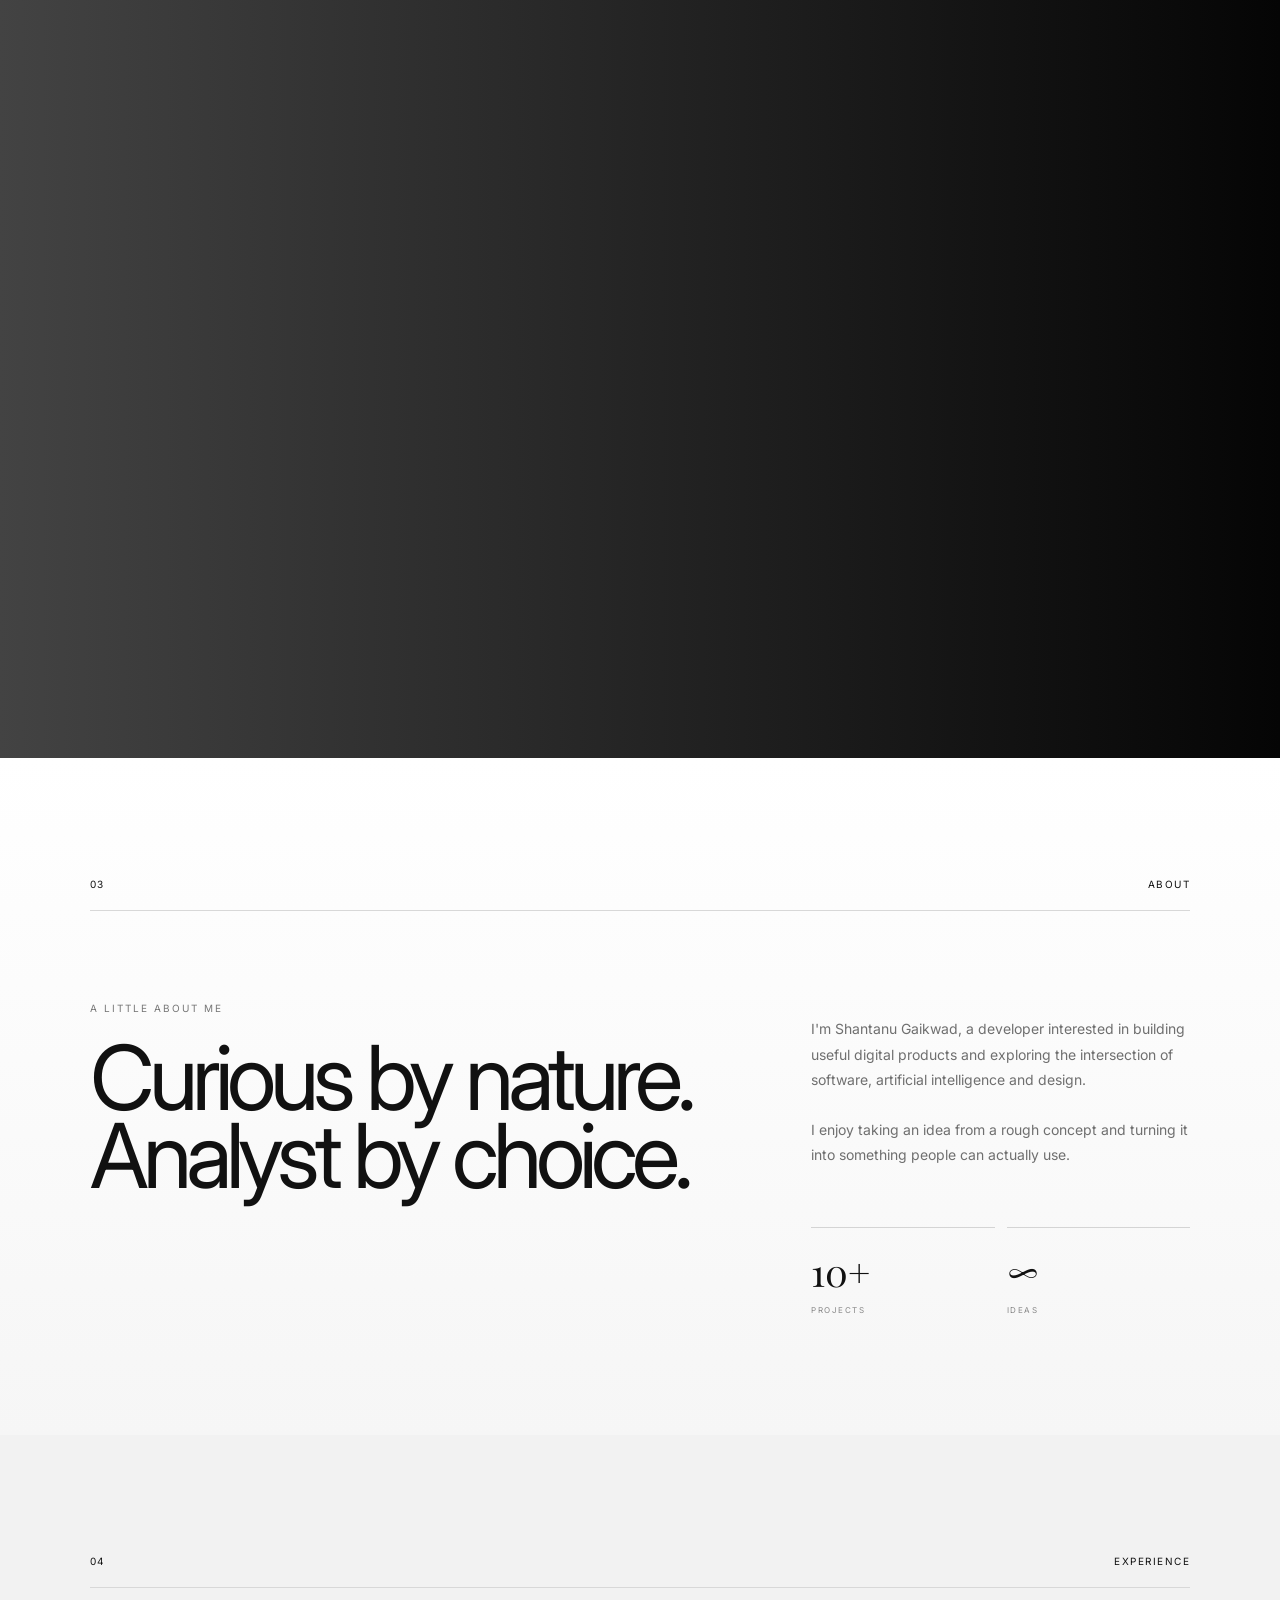
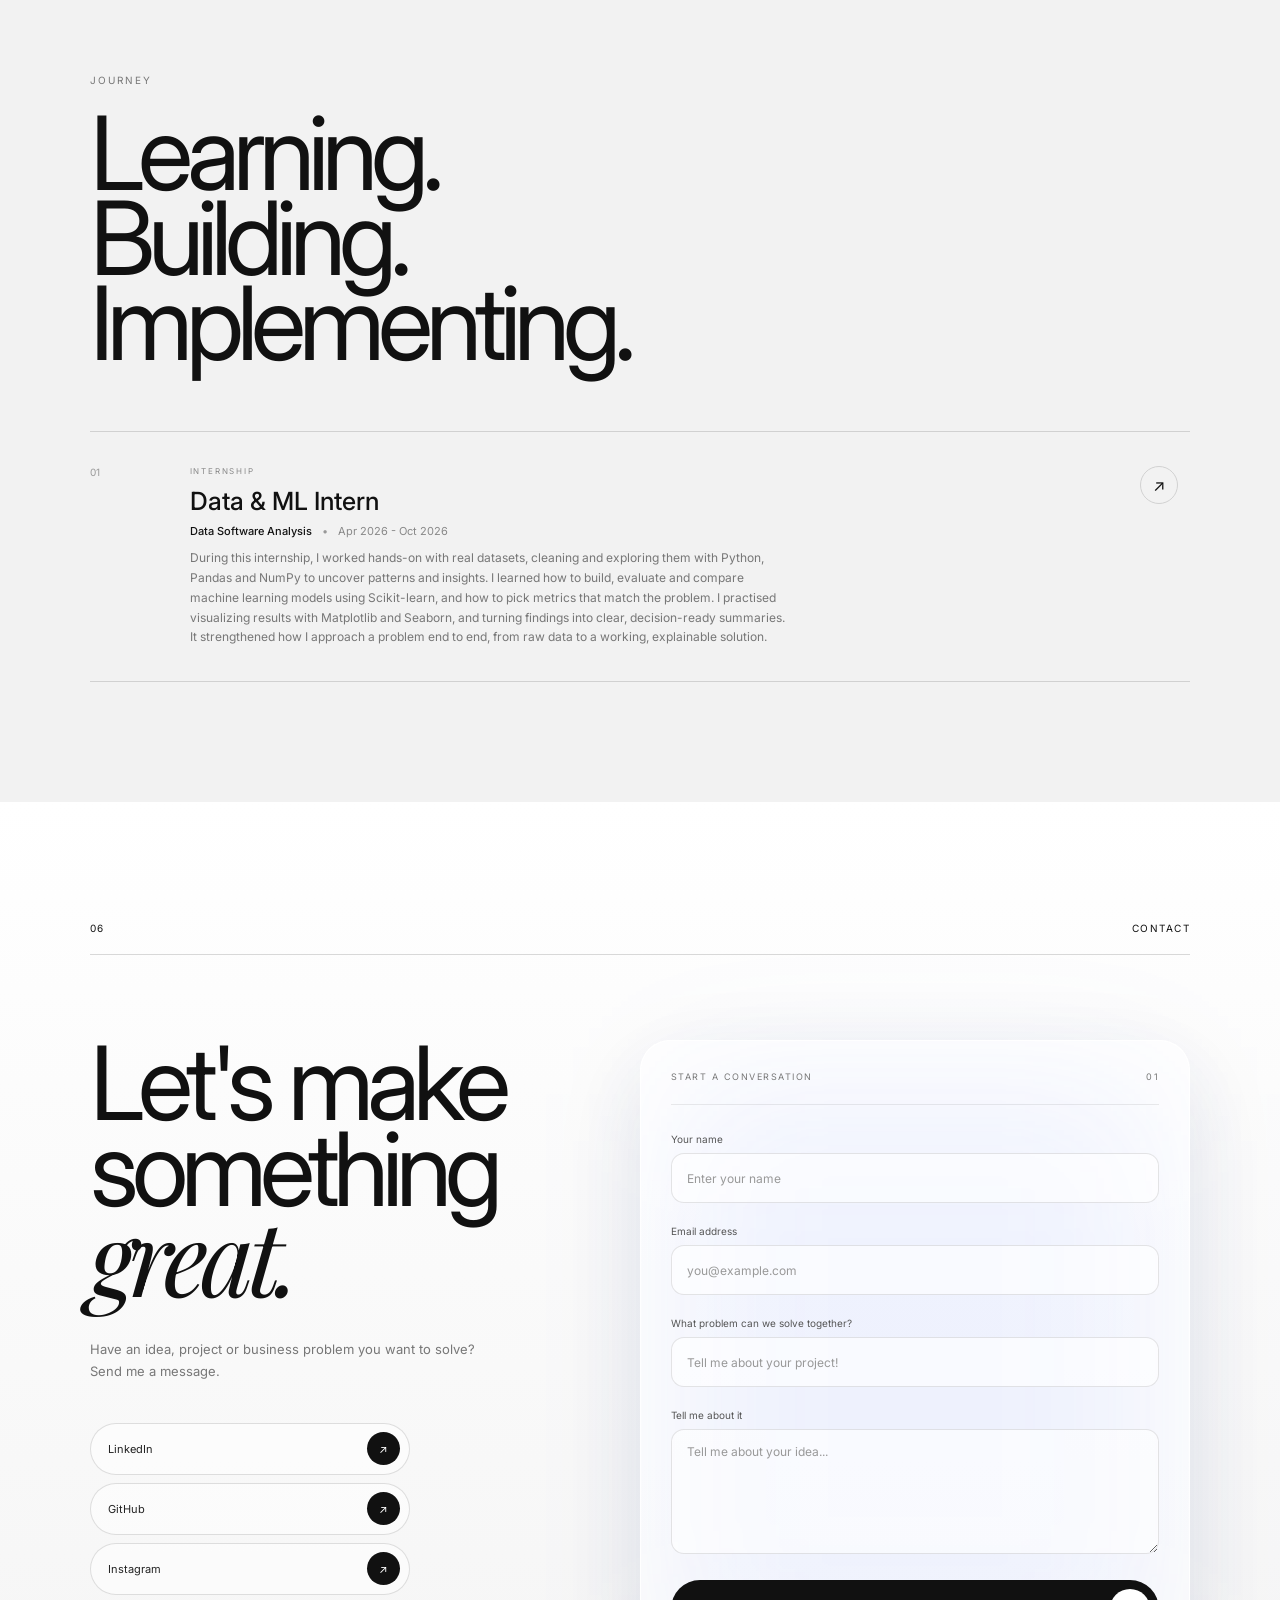
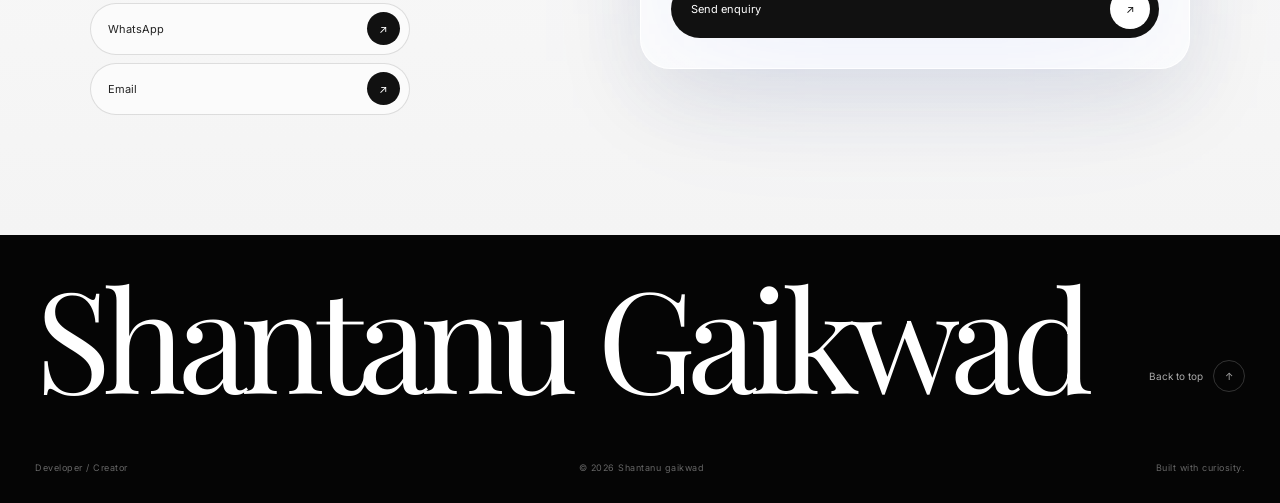
==== commit 70fdcebe: "change descripition" ====
--- a/index.html
+++ b/index.html
@@ -680,7 +680,7 @@
             <div class="experience-meta">
                 <span class="experience-company">Data Software Analysis</span>
                 <span class="experience-divider">•</span>
-                <span class="experience-duration"> Apr 2026 - Oct 206</span>
+                <span class="experience-duration"> Apr 2026 - Oct 2026</span>
             </div>
 
             <p>
@@ -869,7 +869,10 @@
                             value="false"
                         >
 
-                        <input type="hidden" name="_next" value="https://shantanuportfolio04.netlify.app/thankyou.html">
+                        <input type="hidden" 
+                        name="_next" 
+                        value="https://shantanuportfolio04.netlify.app/thankyou.html"
+                        >
 
 
                         <div class="form-header">
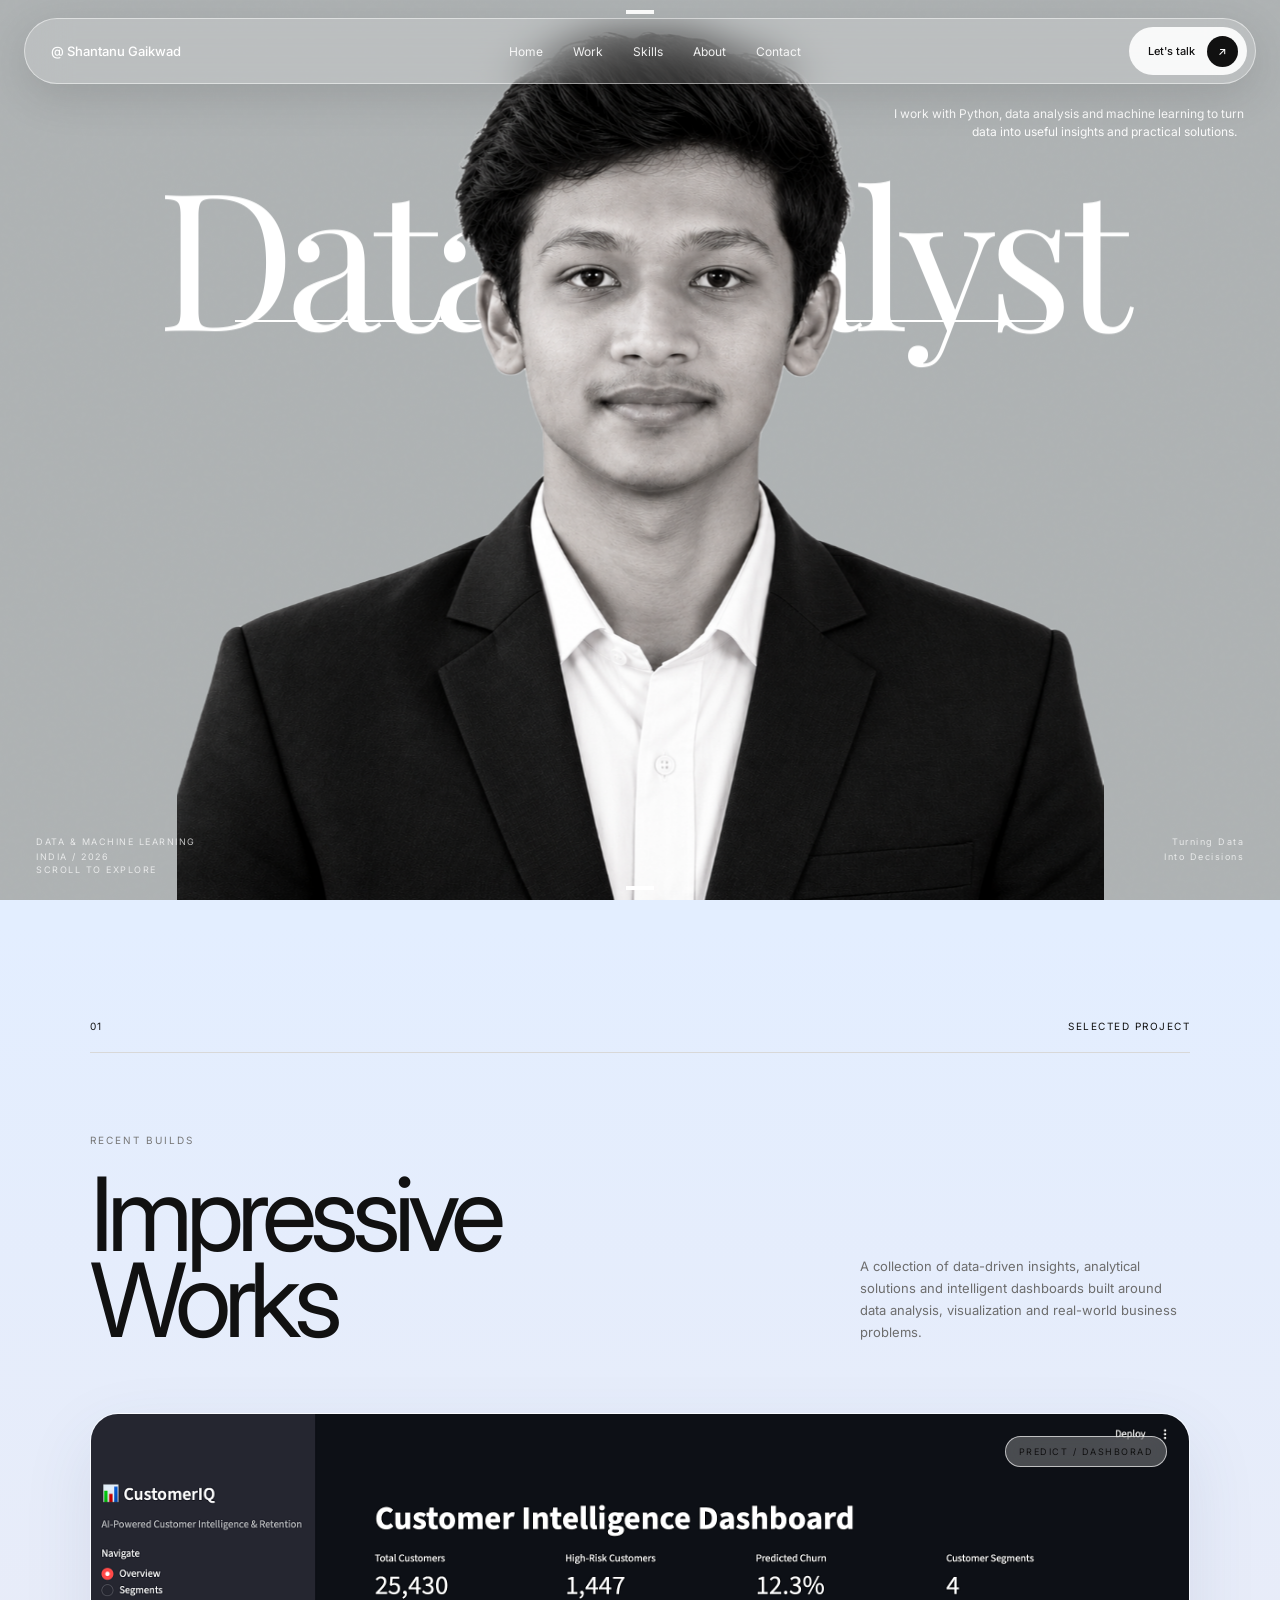
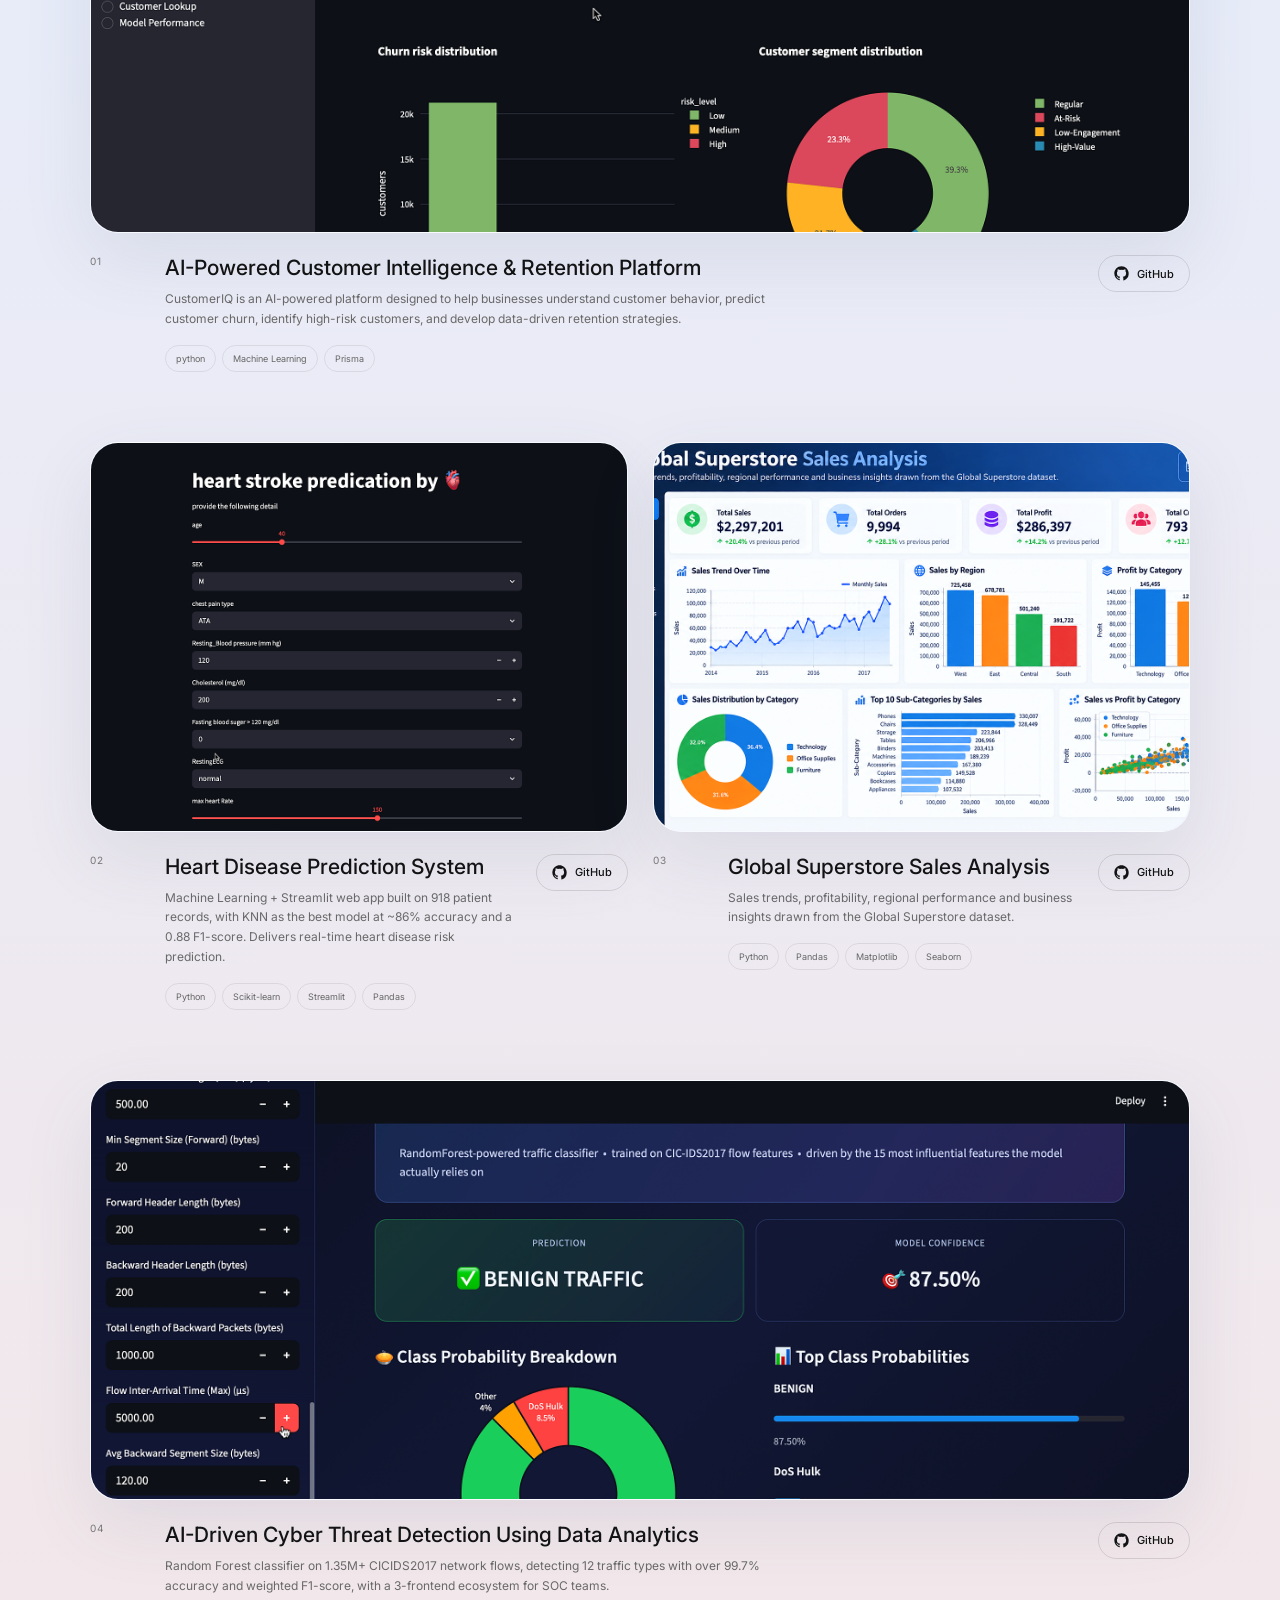
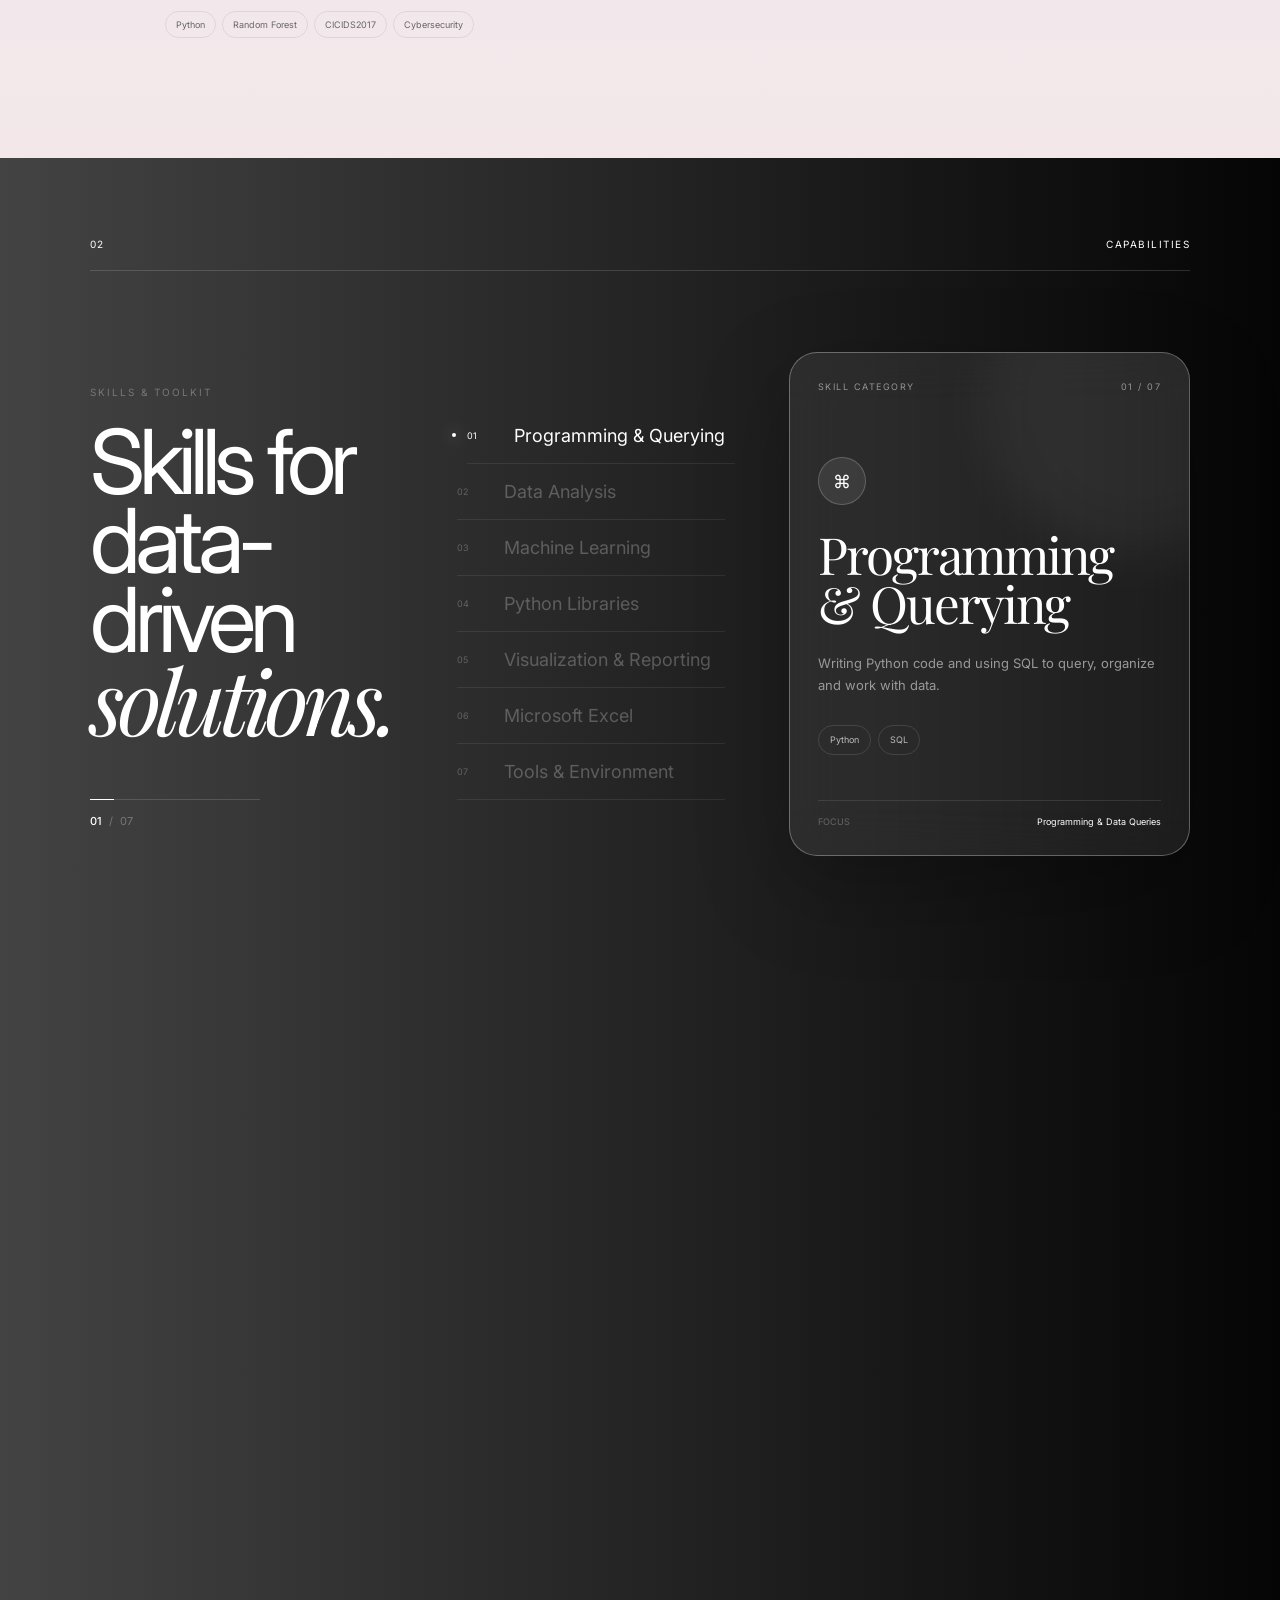
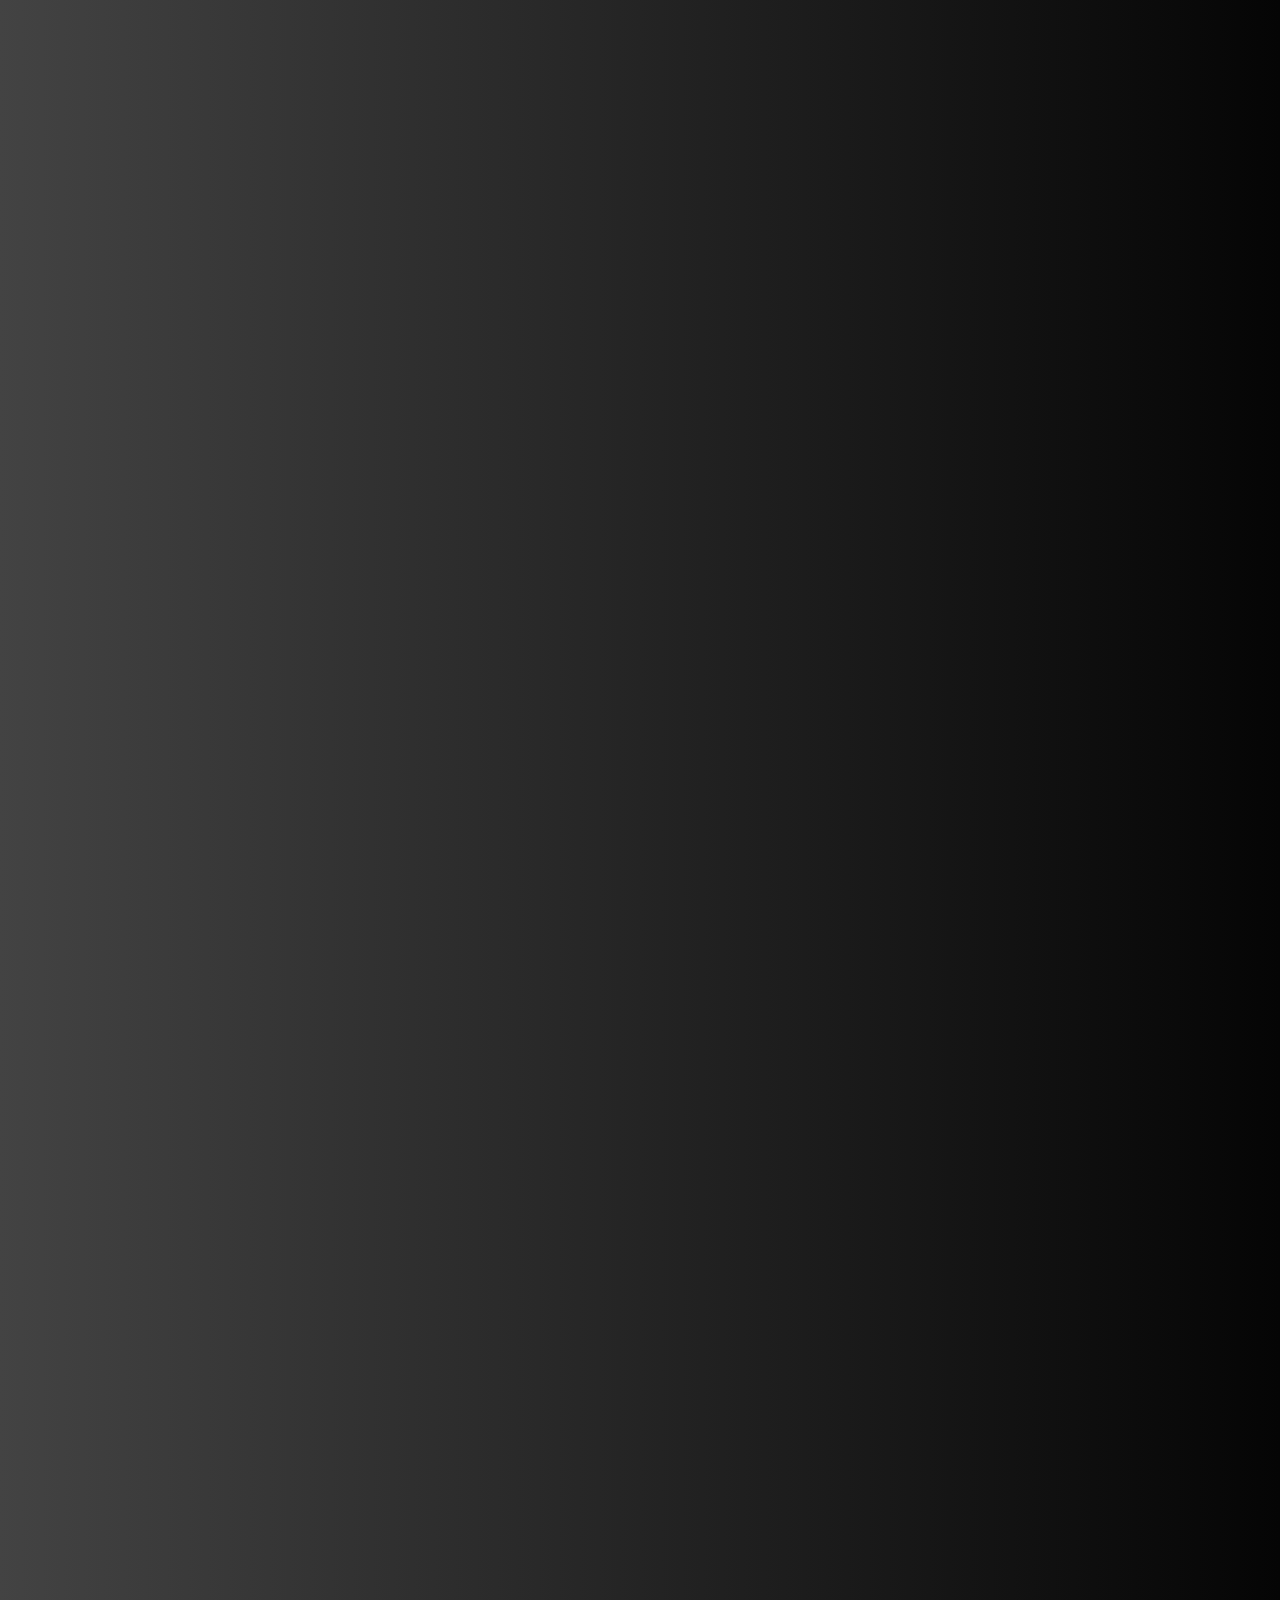
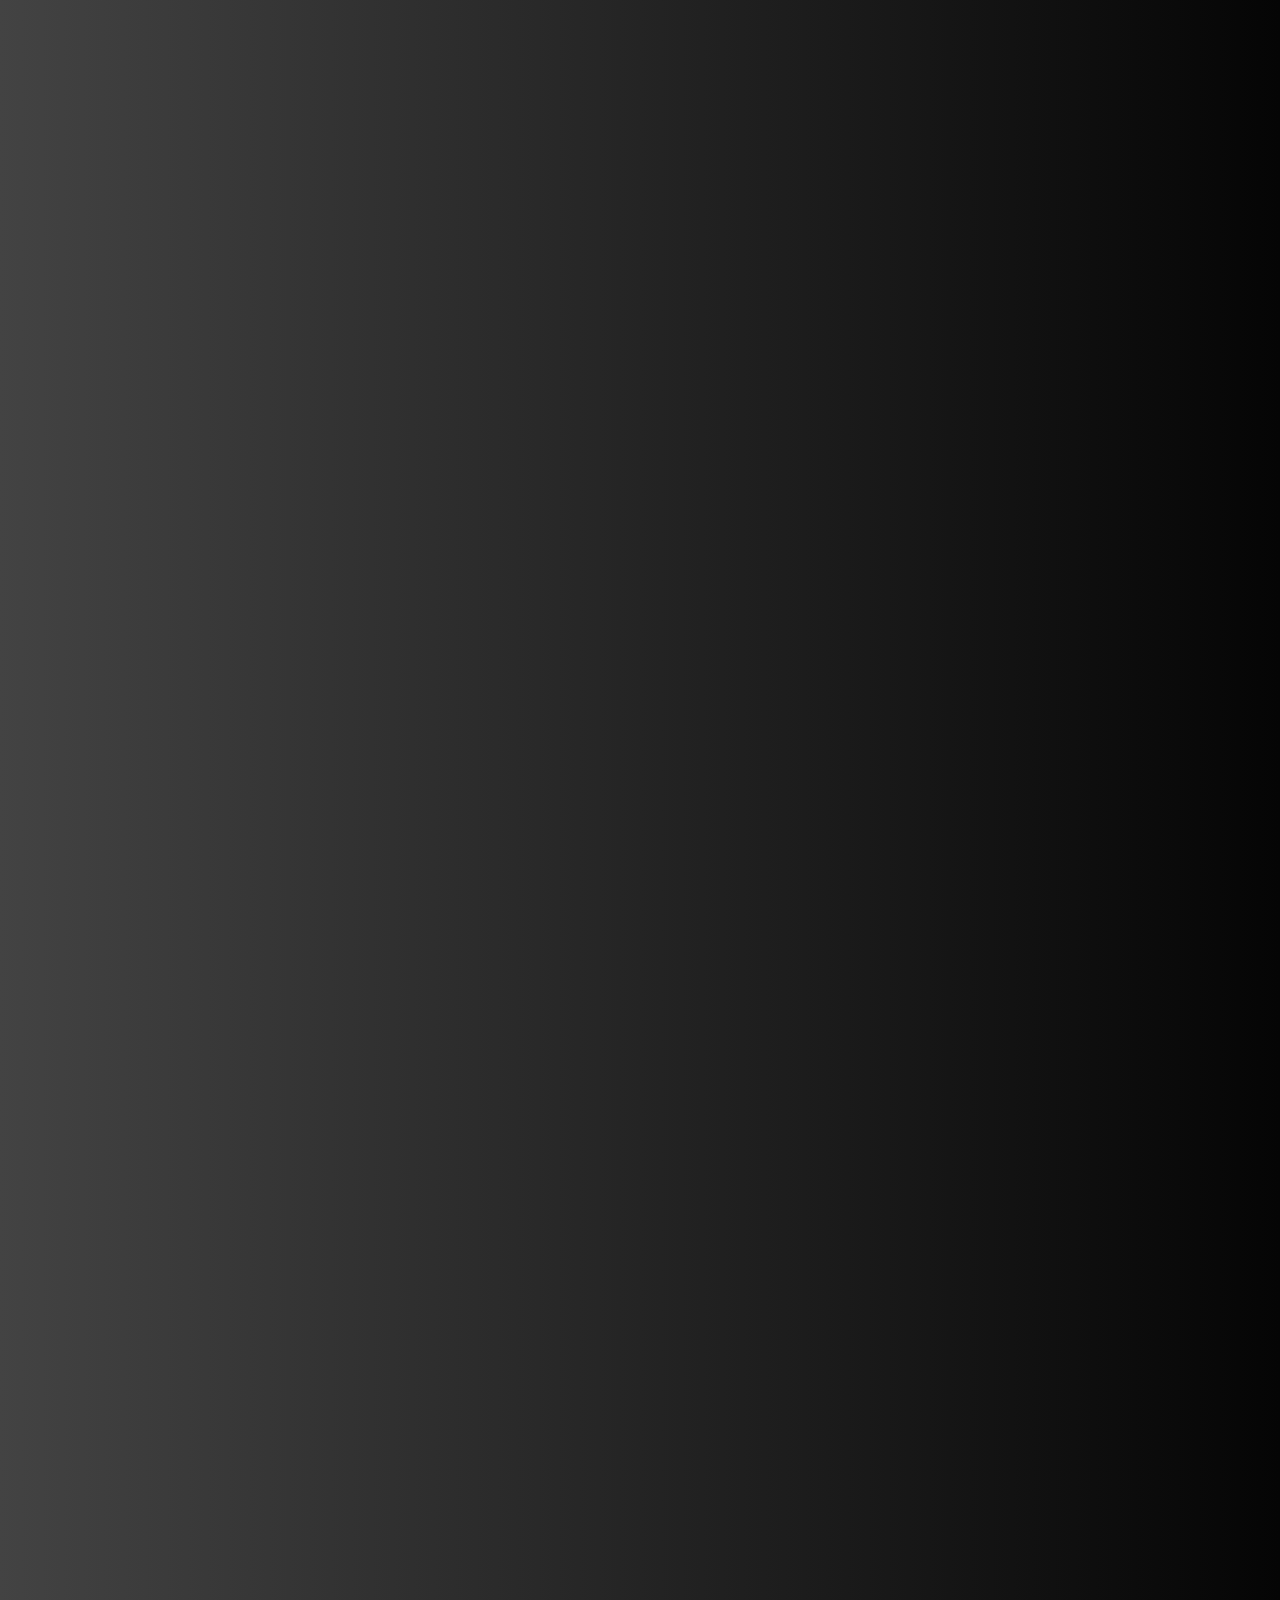
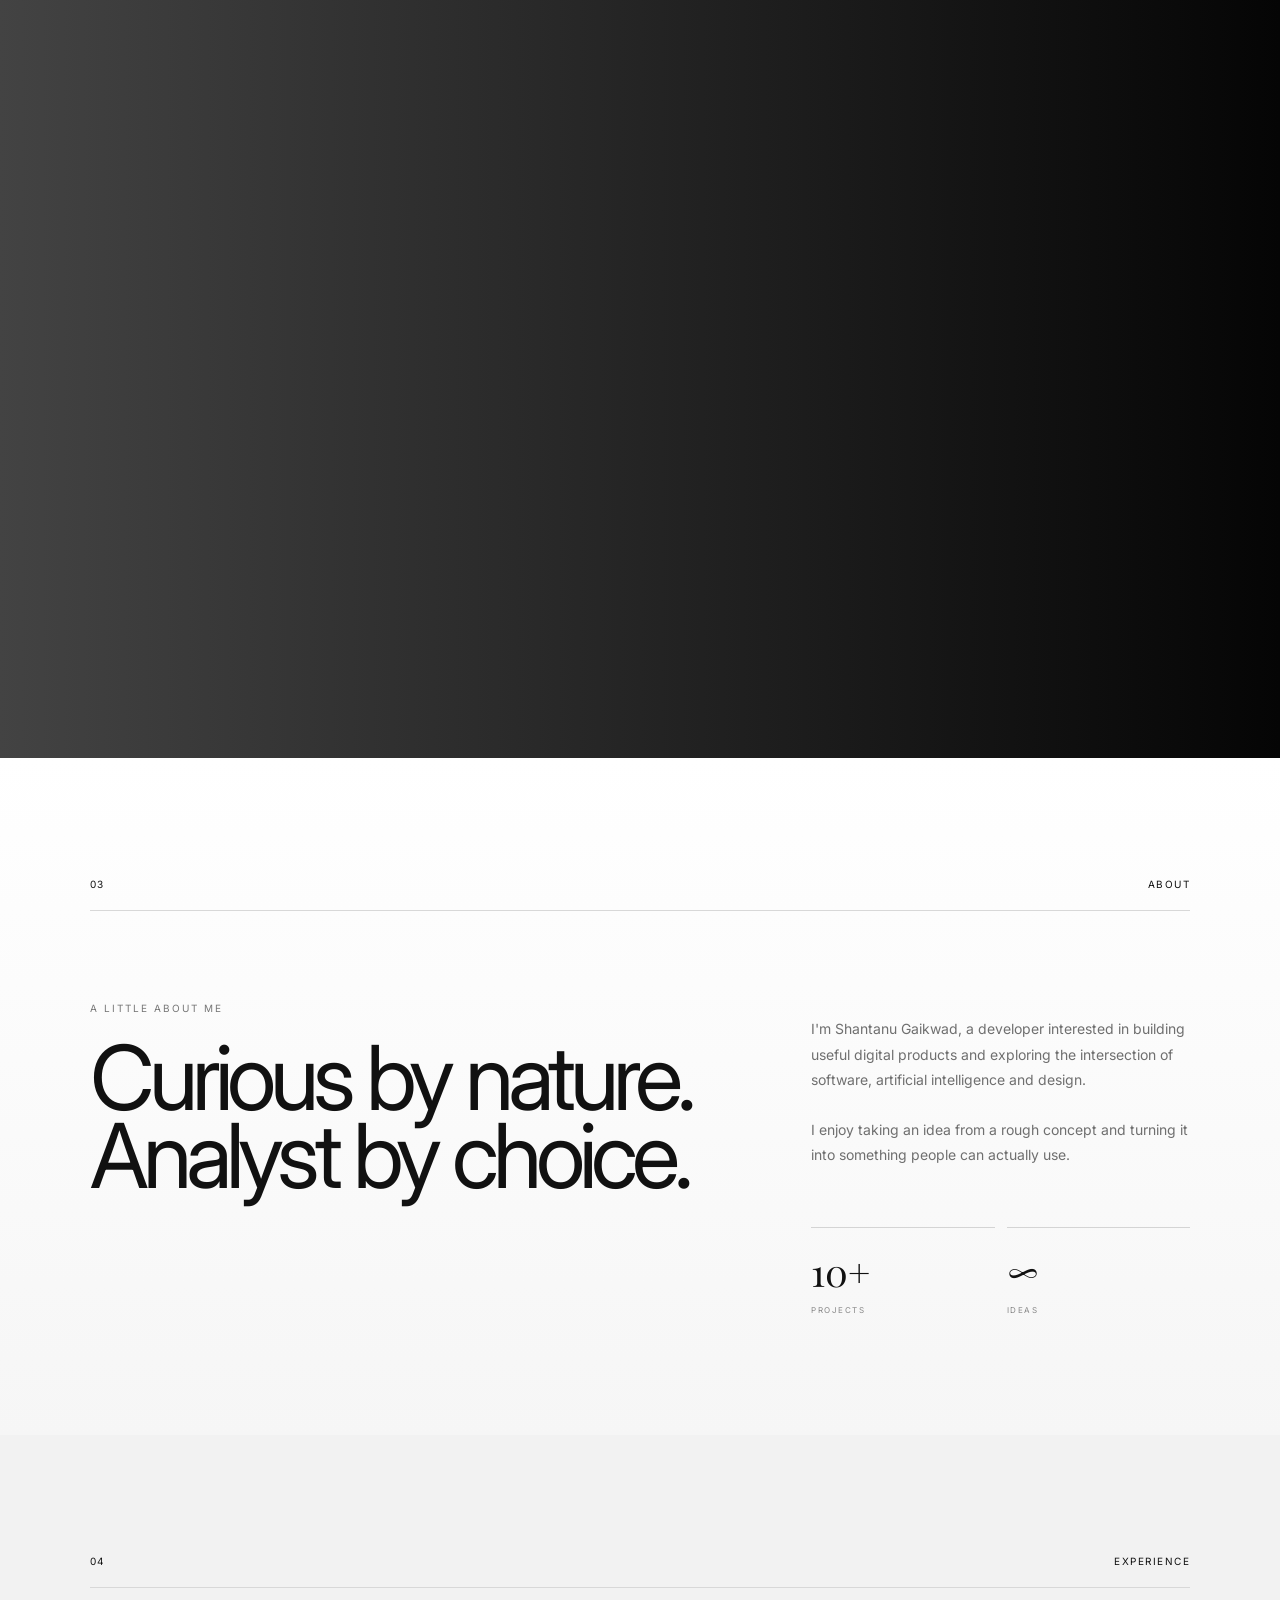
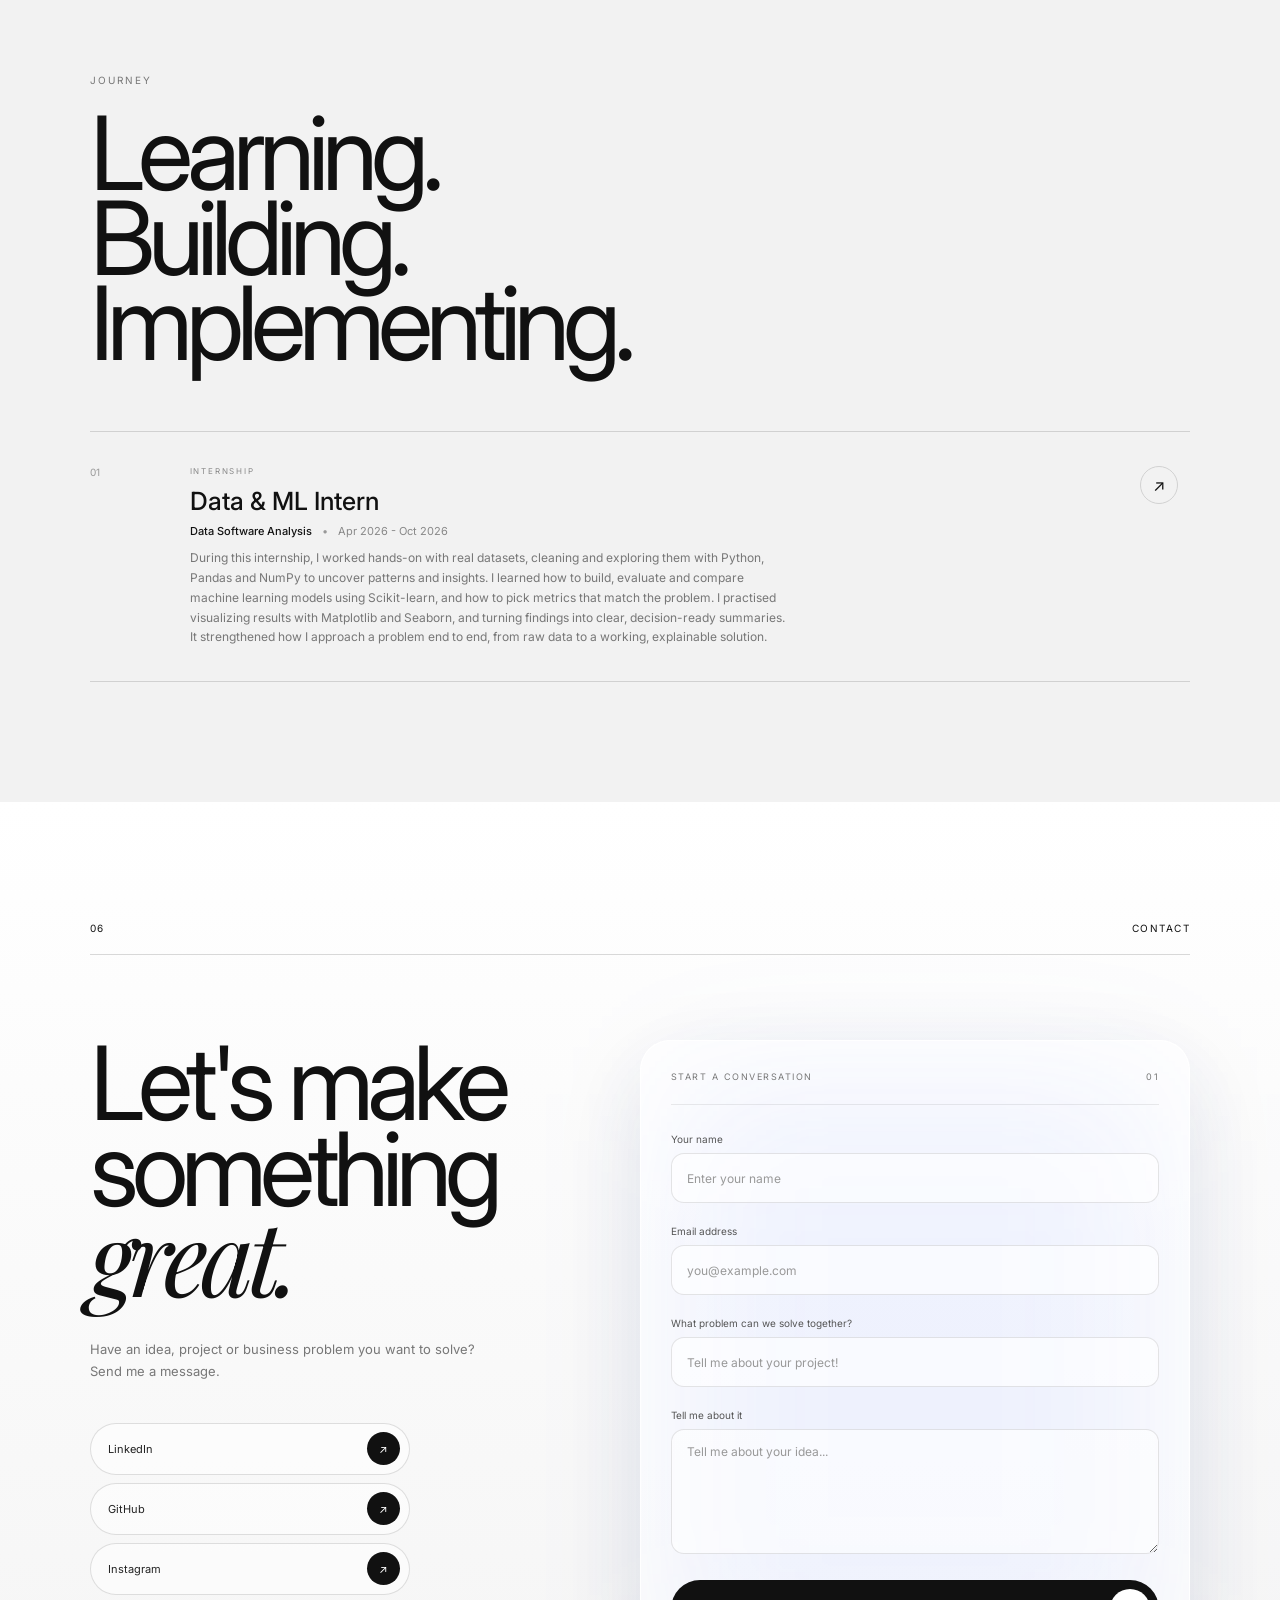
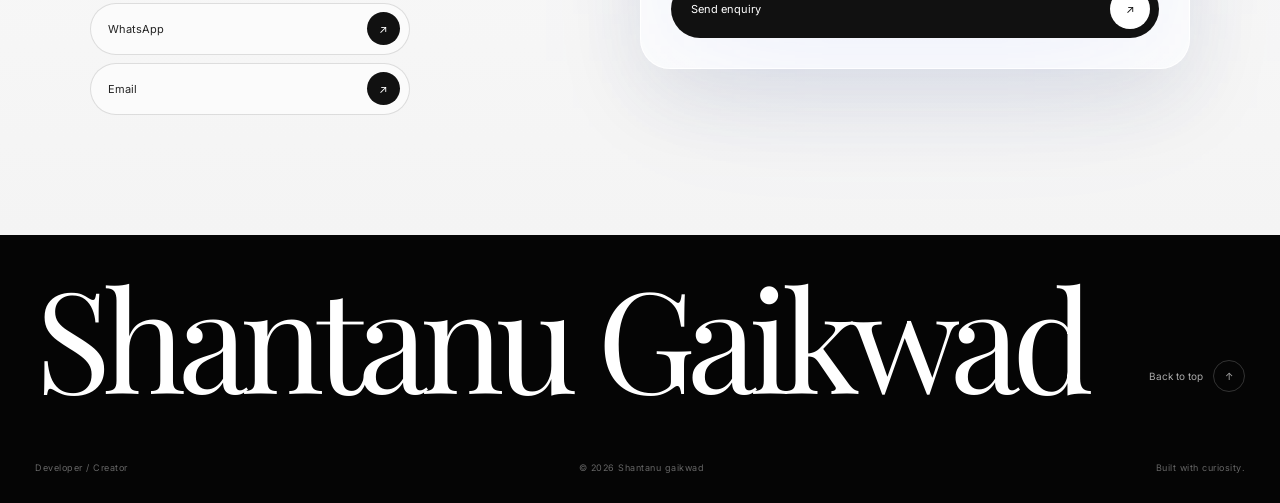
==== commit 9343ca9e: "editing url" ====
--- a/index.html
+++ b/index.html
@@ -283,7 +283,7 @@
                             <div class="project-tags"><span>python</span><span>Machine Learning</span><span>Prisma</span></div>
                         </div>
 
-                        <a href="https://github.com/Shantanu-46" target="_blank" rel="noopener noreferrer" class="project-github" aria-label="AI-Powered Customer Intelligence & Retention Platform on GitHub">
+                        <a href="https://github.com/Shantanu-46/shantanu_portfolio.git" target="_blank" rel="noopener noreferrer" class="project-github" aria-label="AI-Powered Customer Intelligence & Retention Platform on GitHub">
                             <svg viewBox="0 0 24 24" width="15" height="15" fill="currentColor" aria-hidden="true"><path d="M12 .5C5.65.5.5 5.65.5 12c0 5.08 3.29 9.39 7.86 10.91.58.1.79-.25.79-.56v-2c-3.2.7-3.87-1.37-3.87-1.37-.52-1.33-1.28-1.69-1.28-1.69-1.04-.71.08-.7.08-.7 1.15.08 1.76 1.19 1.76 1.19 1.03 1.76 2.69 1.25 3.35.96.1-.74.4-1.25.73-1.54-2.55-.29-5.24-1.28-5.24-5.69 0-1.26.45-2.28 1.19-3.09-.12-.29-.52-1.46.11-3.05 0 0 .97-.31 3.17 1.18a11 11 0 0 1 5.77 0c2.2-1.49 3.17-1.18 3.17-1.18.63 1.59.23 2.76.11 3.05.74.81 1.19 1.83 1.19 3.09 0 4.42-2.69 5.39-5.25 5.68.41.36.78 1.06.78 2.14v3.17c0 .31.21.67.8.56A11.5 11.5 0 0 0 23.5 12C23.5 5.65 18.35.5 12 .5z"/></svg>
                             <span>GitHub</span>
                         </a>
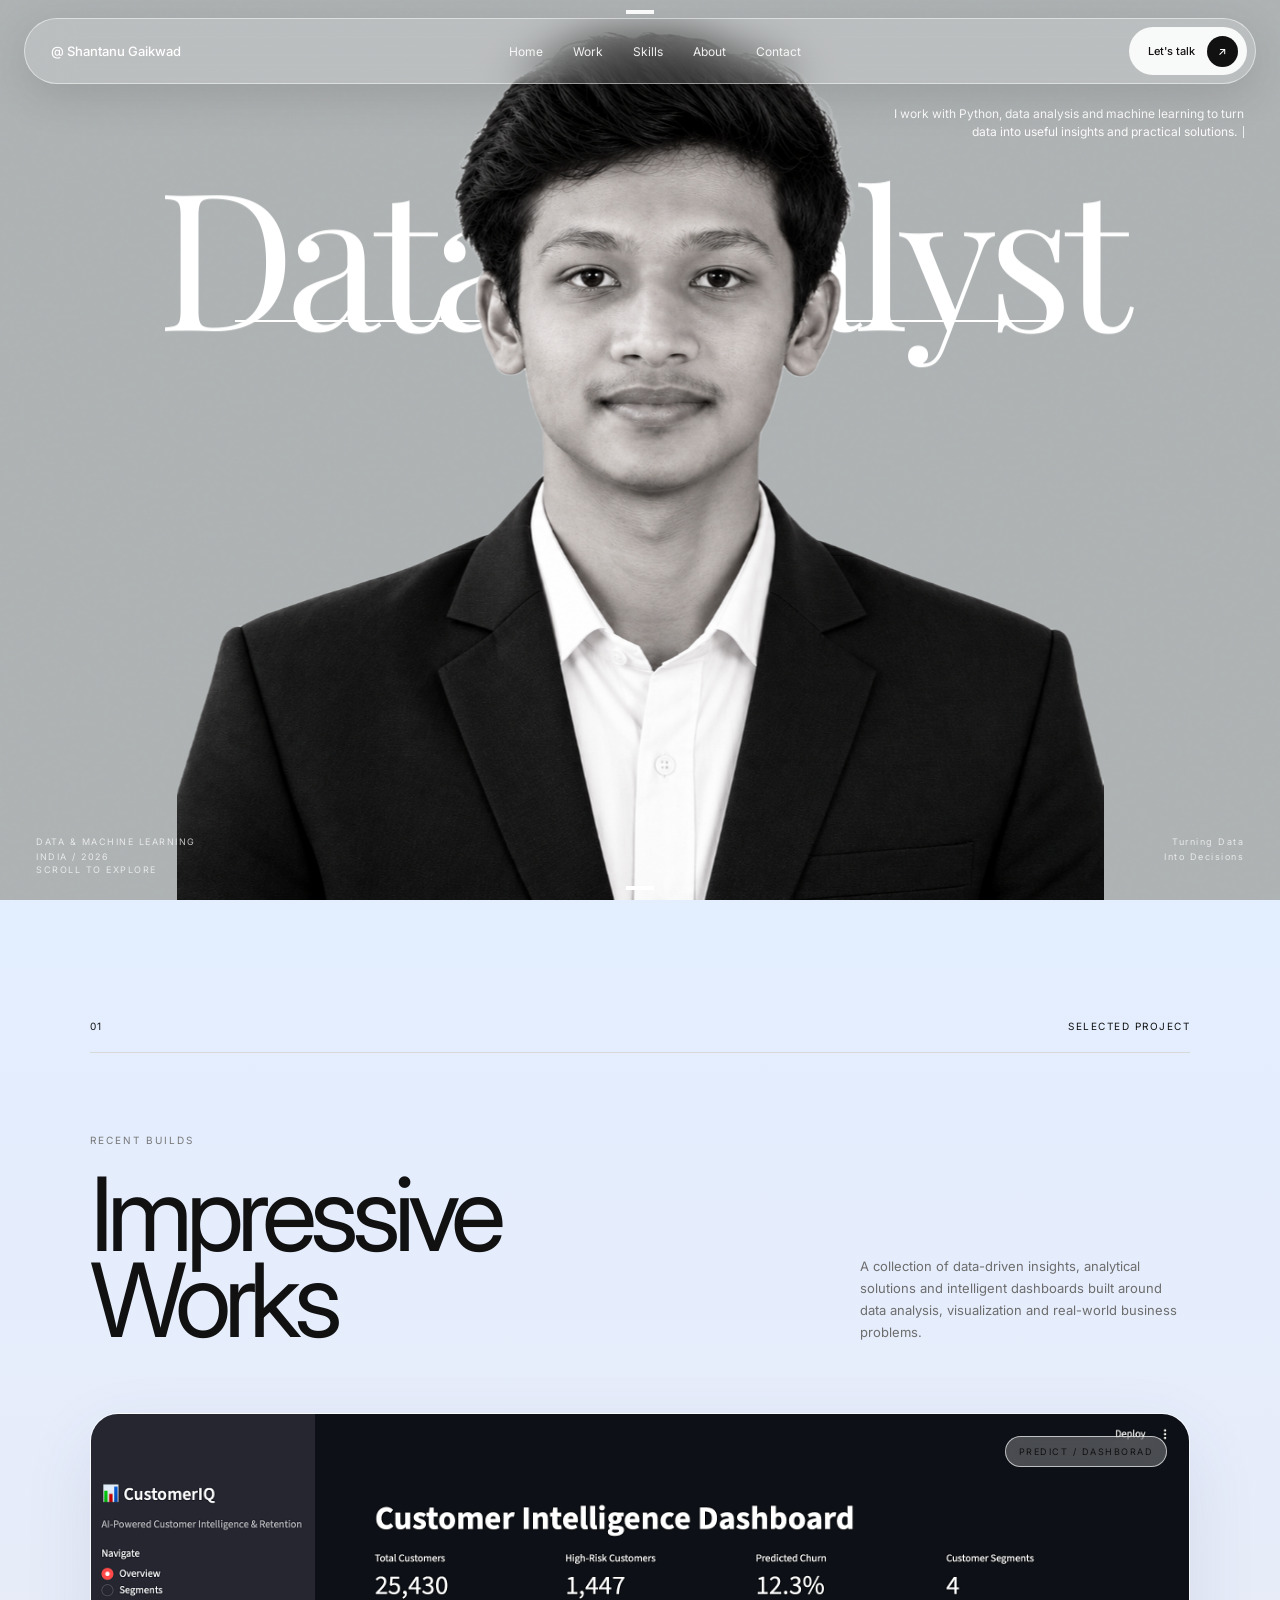
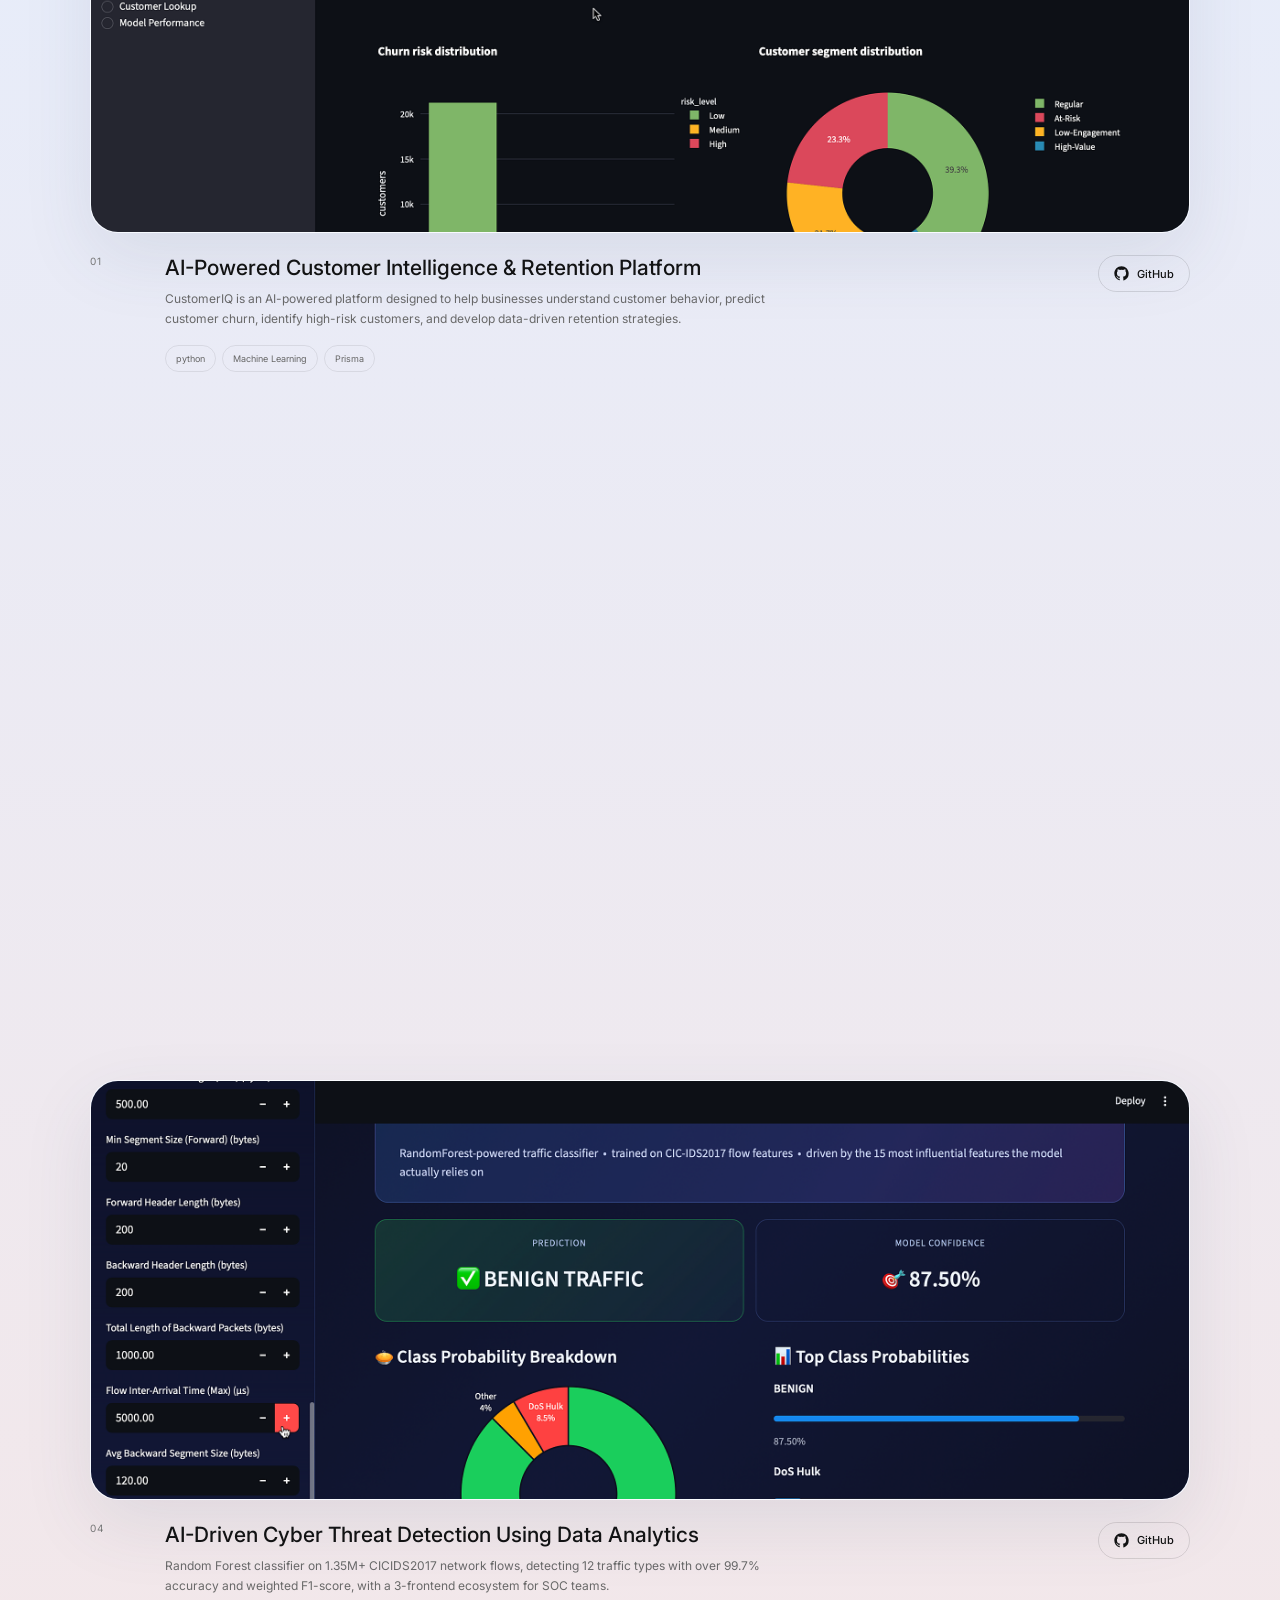
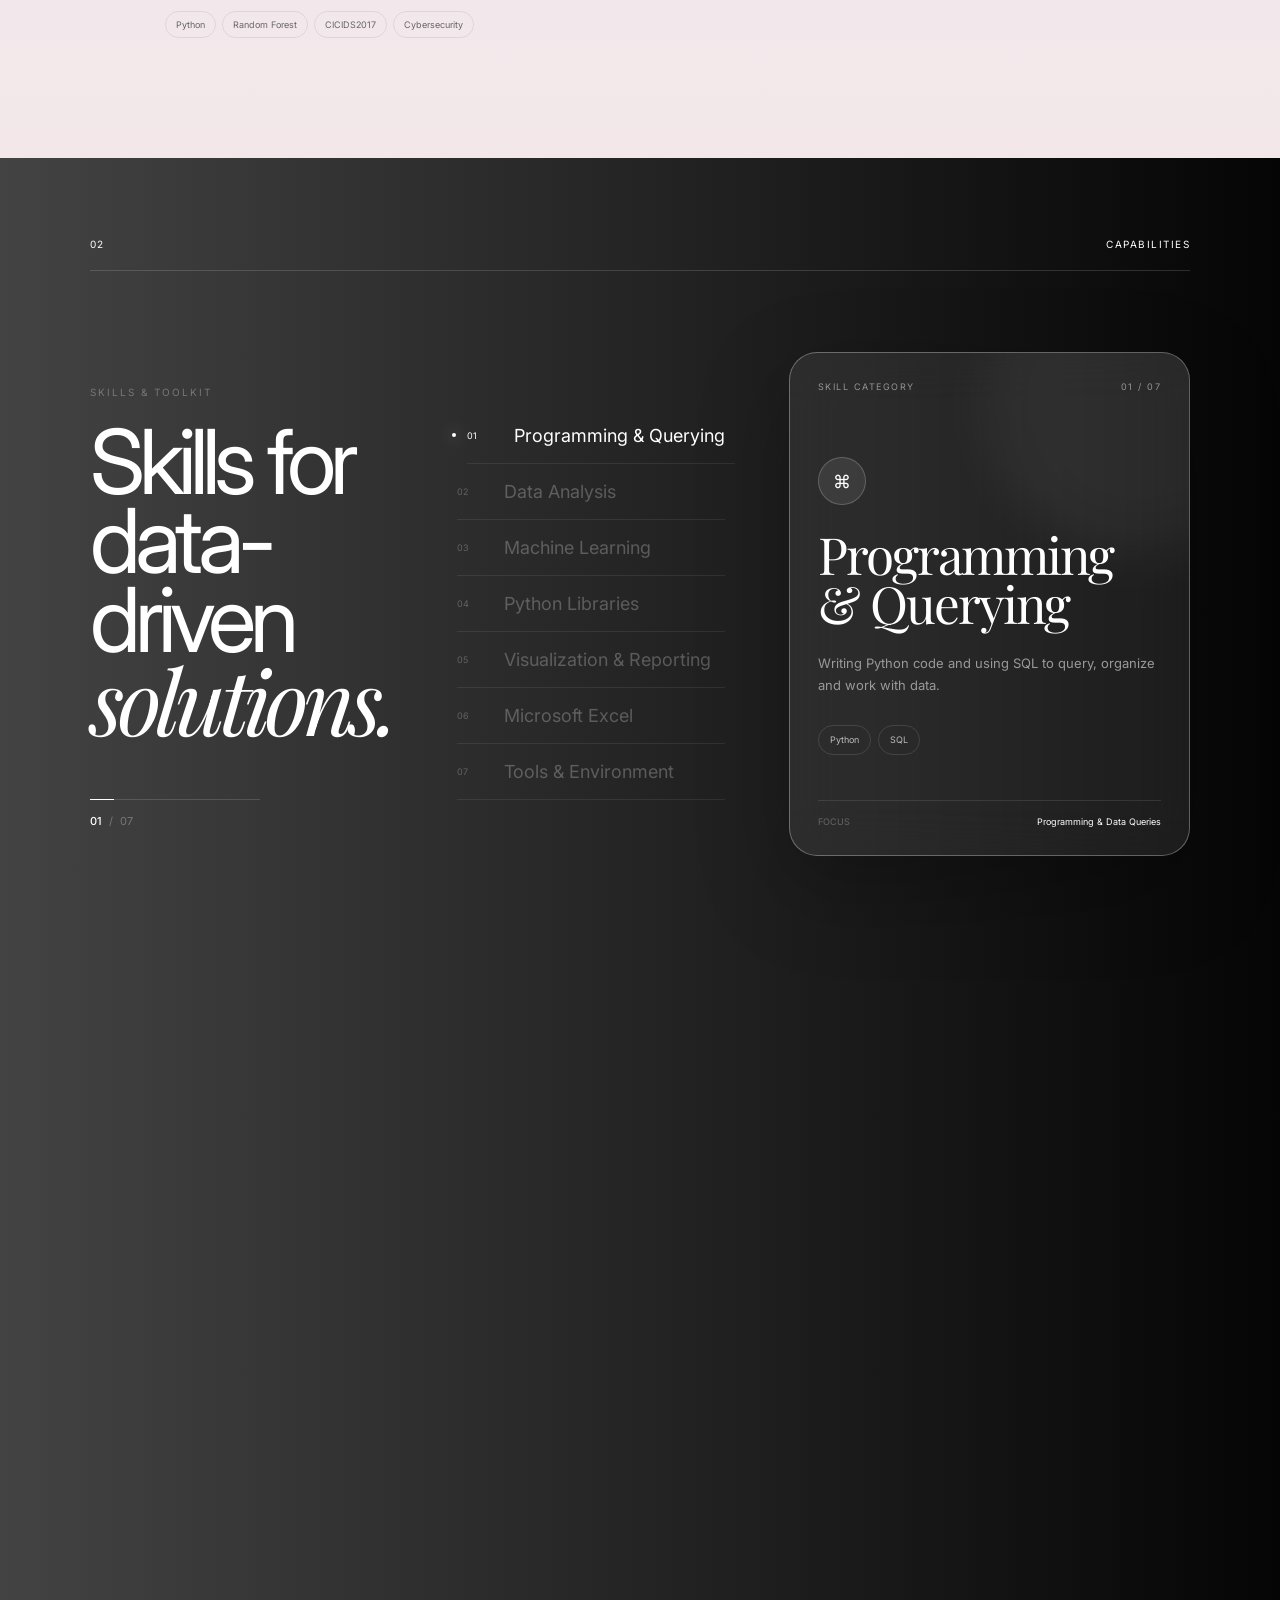
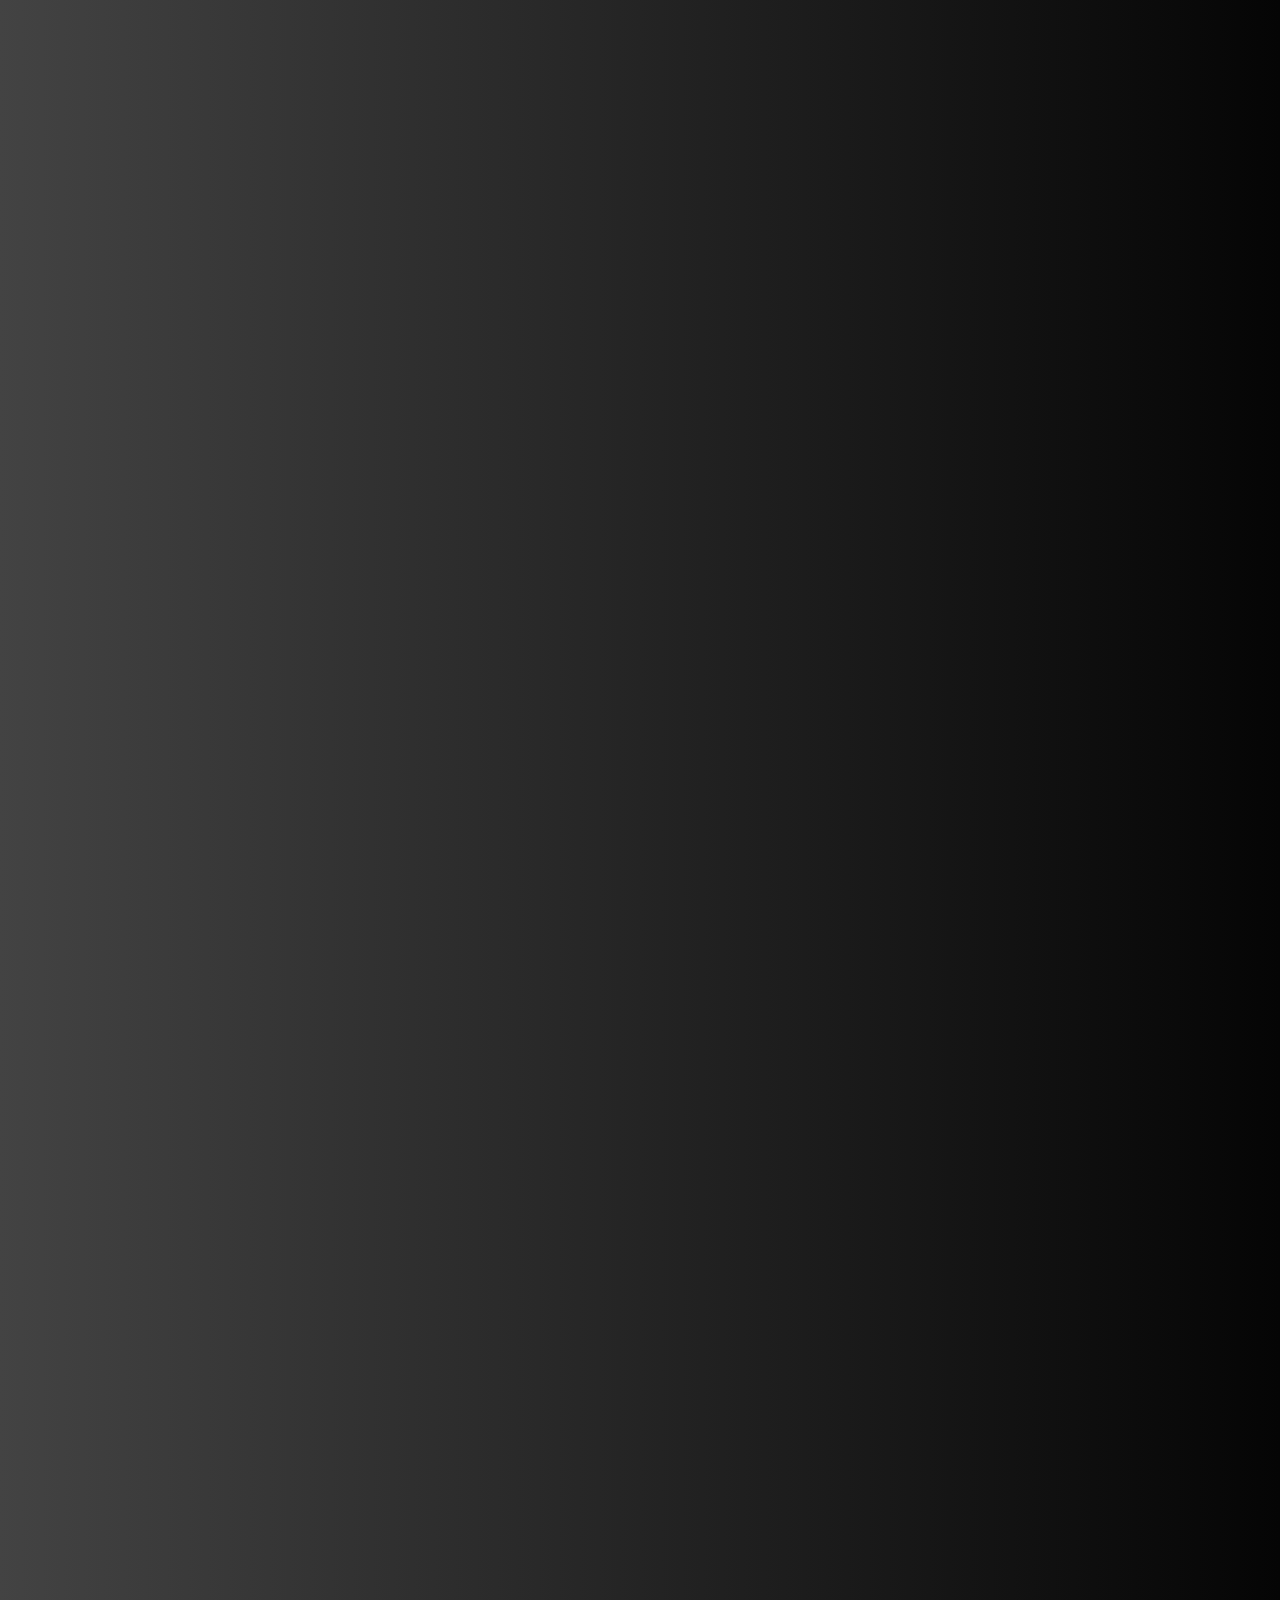
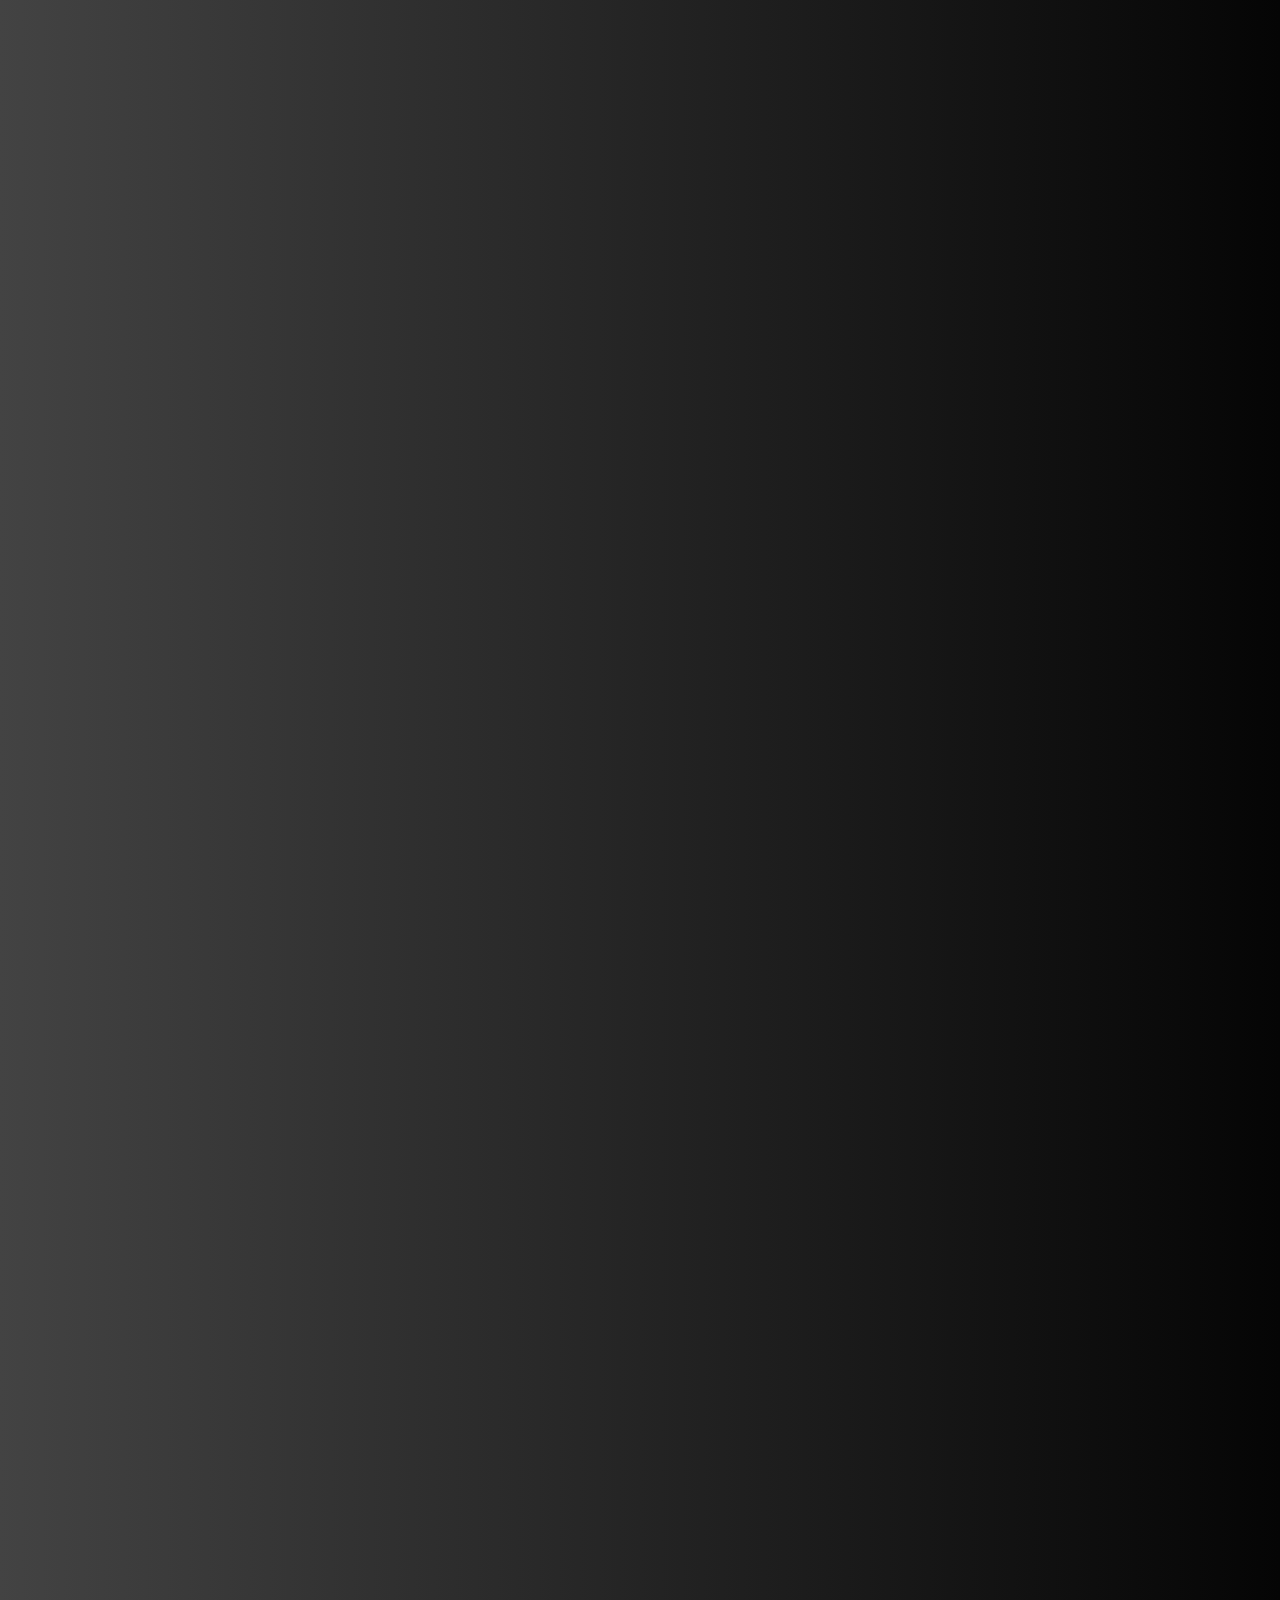
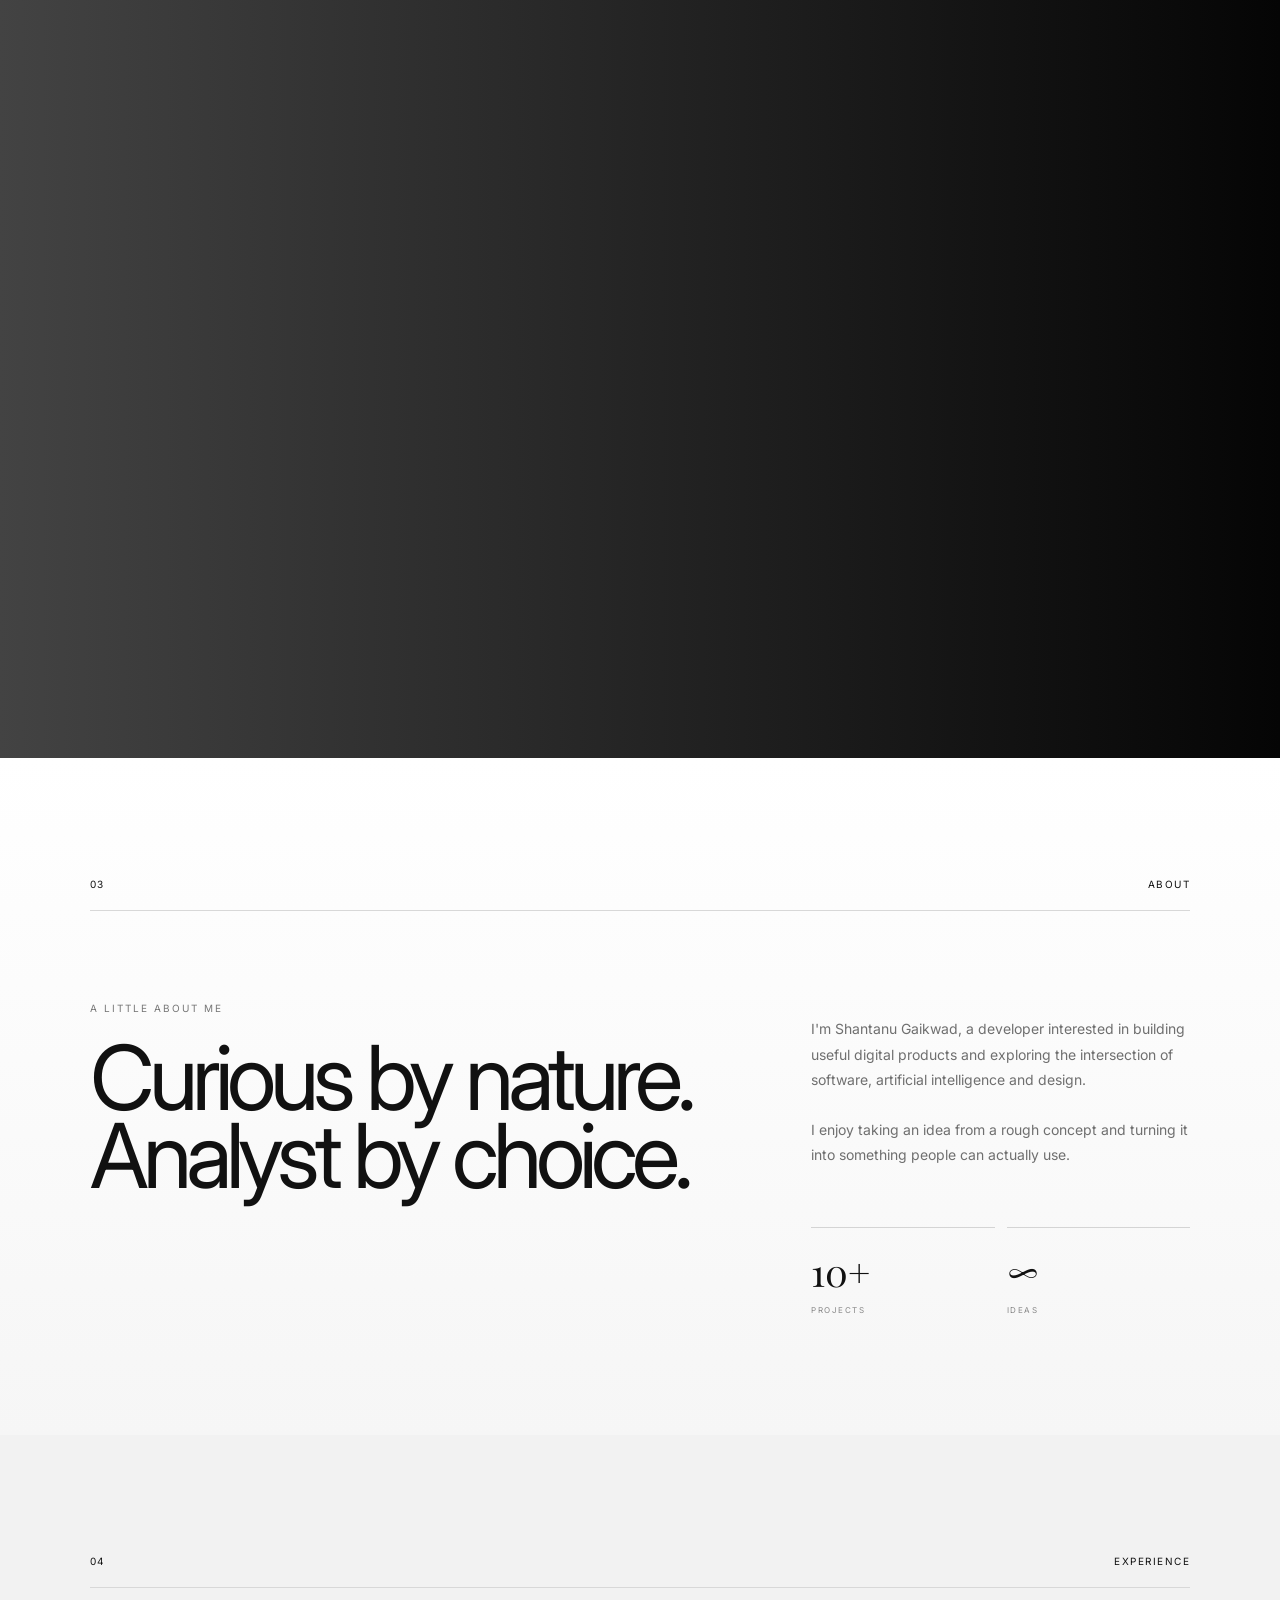
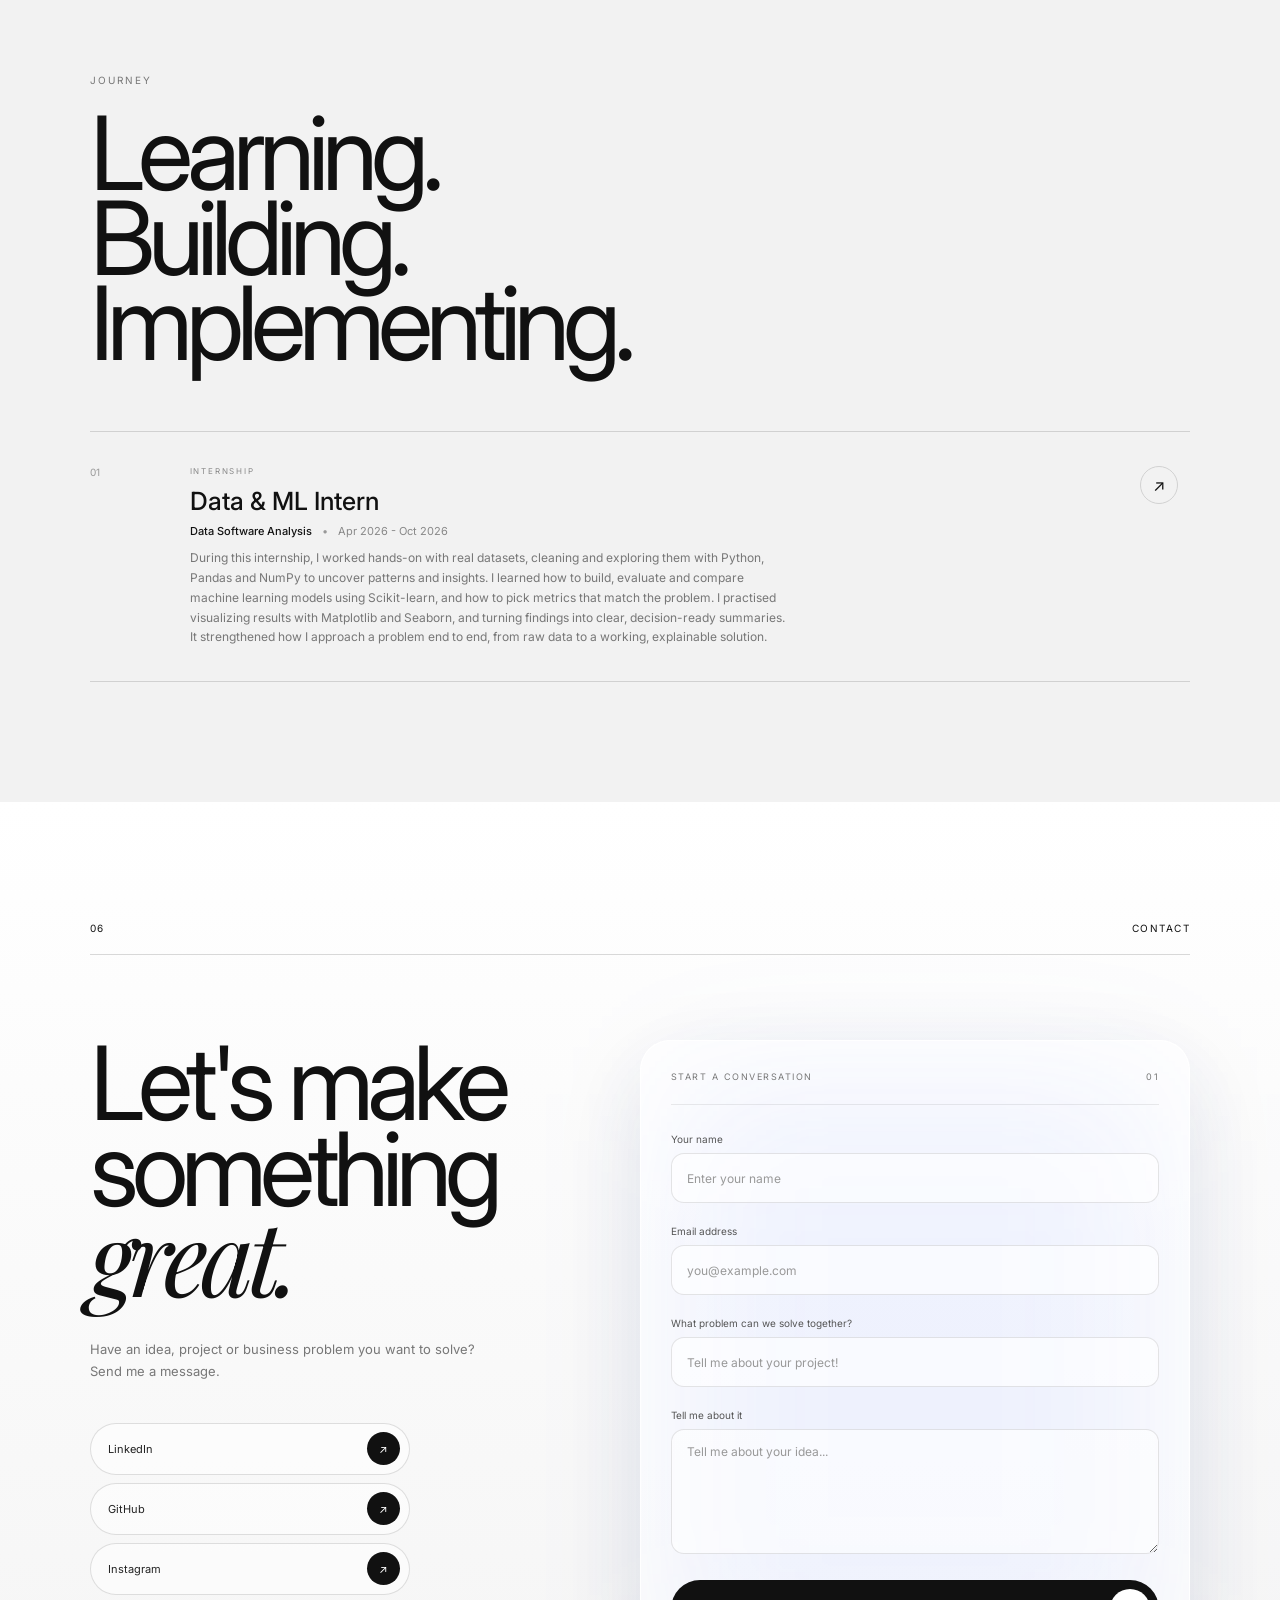
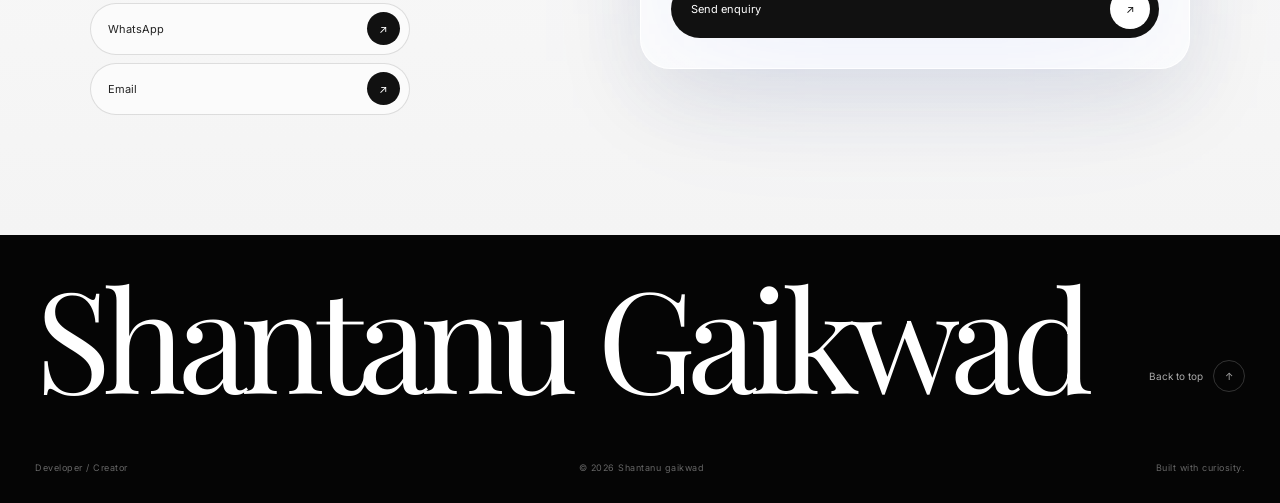
==== commit 14d1ddaf: "edit url" ====
--- a/index.html
+++ b/index.html
@@ -283,7 +283,7 @@
                             <div class="project-tags"><span>python</span><span>Machine Learning</span><span>Prisma</span></div>
                         </div>
 
-                        <a href="https://github.com/Shantanu-46/shantanu_portfolio.git" target="_blank" rel="noopener noreferrer" class="project-github" aria-label="AI-Powered Customer Intelligence & Retention Platform on GitHub">
+                        <a href="https://github.com/Shantanu-46/-CustomerIQ-AI-Powered-Customer-Intelligence-Retention-Platform_2.git" target="_blank" rel="noopener noreferrer" class="project-github" aria-label="AI-Powered Customer Intelligence & Retention Platform on GitHub">
                             <svg viewBox="0 0 24 24" width="15" height="15" fill="currentColor" aria-hidden="true"><path d="M12 .5C5.65.5.5 5.65.5 12c0 5.08 3.29 9.39 7.86 10.91.58.1.79-.25.79-.56v-2c-3.2.7-3.87-1.37-3.87-1.37-.52-1.33-1.28-1.69-1.28-1.69-1.04-.71.08-.7.08-.7 1.15.08 1.76 1.19 1.76 1.19 1.03 1.76 2.69 1.25 3.35.96.1-.74.4-1.25.73-1.54-2.55-.29-5.24-1.28-5.24-5.69 0-1.26.45-2.28 1.19-3.09-.12-.29-.52-1.46.11-3.05 0 0 .97-.31 3.17 1.18a11 11 0 0 1 5.77 0c2.2-1.49 3.17-1.18 3.17-1.18.63 1.59.23 2.76.11 3.05.74.81 1.19 1.83 1.19 3.09 0 4.42-2.69 5.39-5.25 5.68.41.36.78 1.06.78 2.14v3.17c0 .31.21.67.8.56A11.5 11.5 0 0 0 23.5 12C23.5 5.65 18.35.5 12 .5z"/></svg>
                             <span>GitHub</span>
                         </a>
